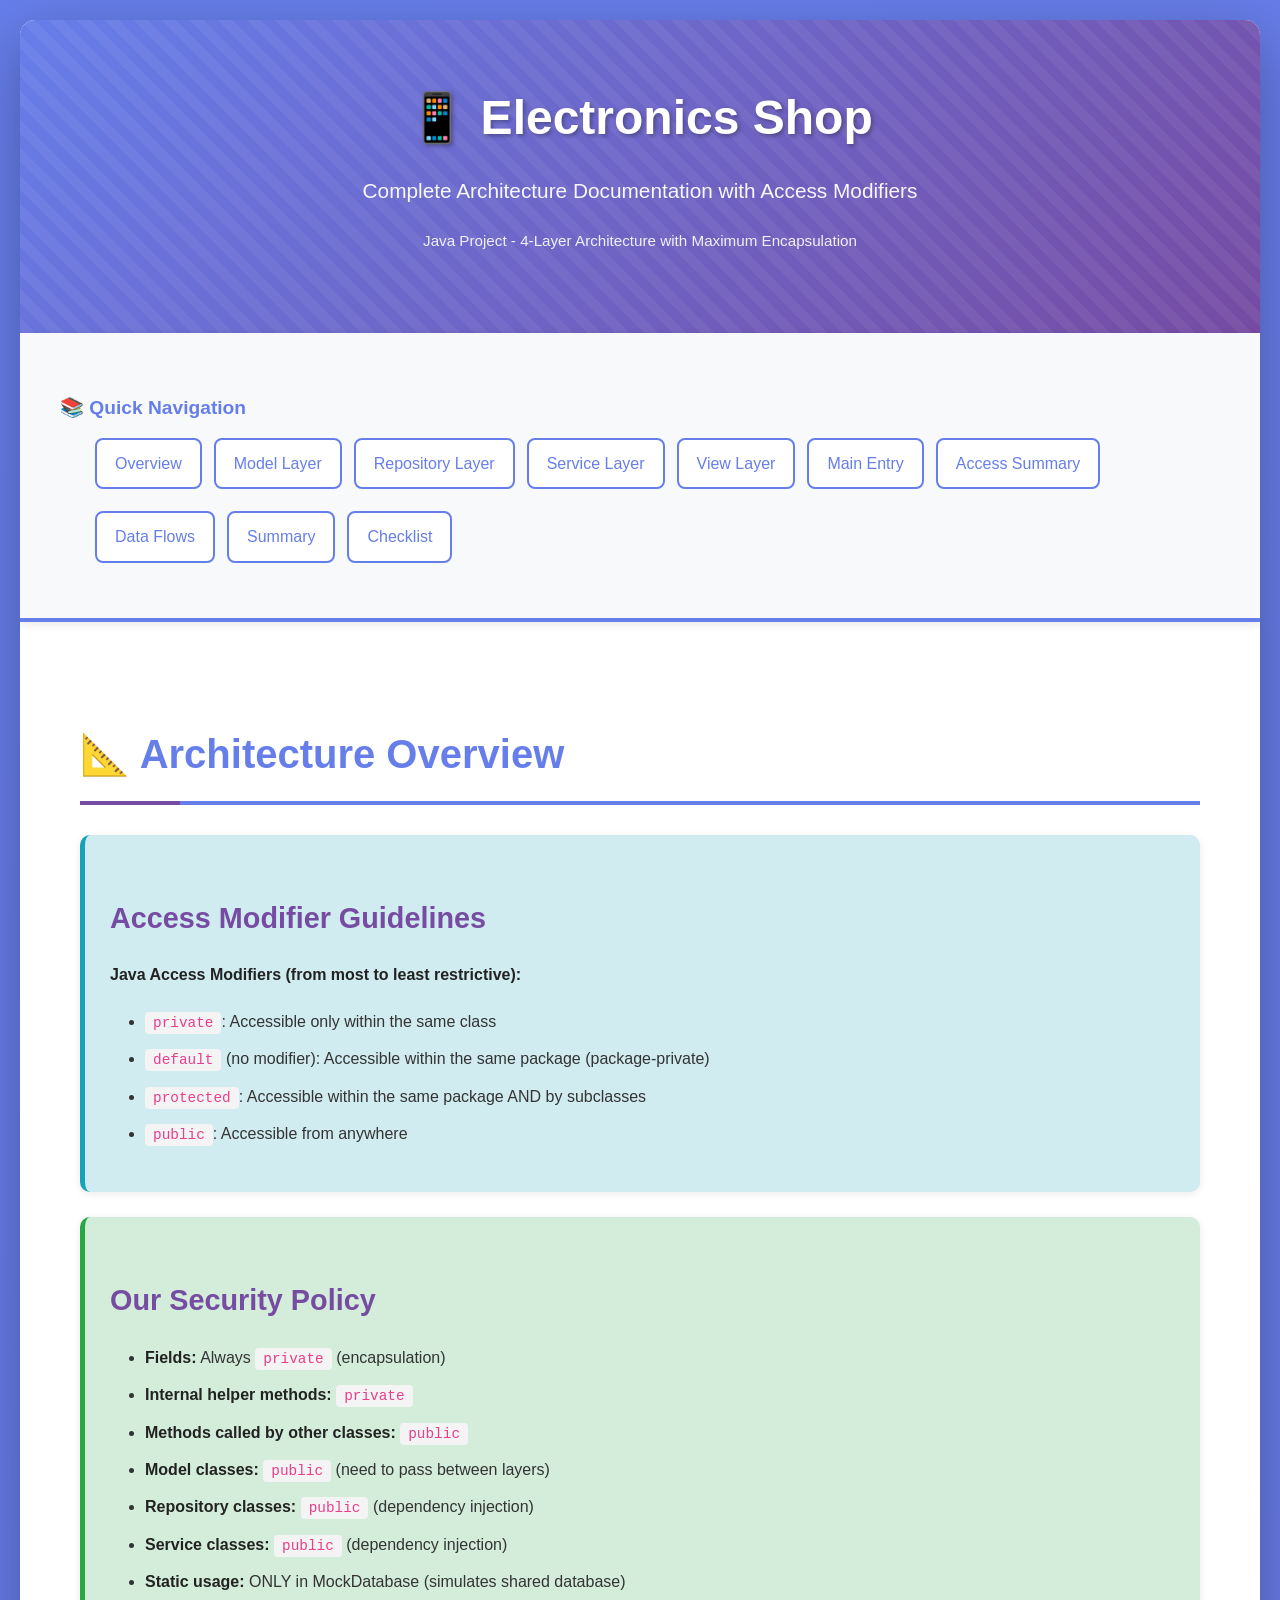
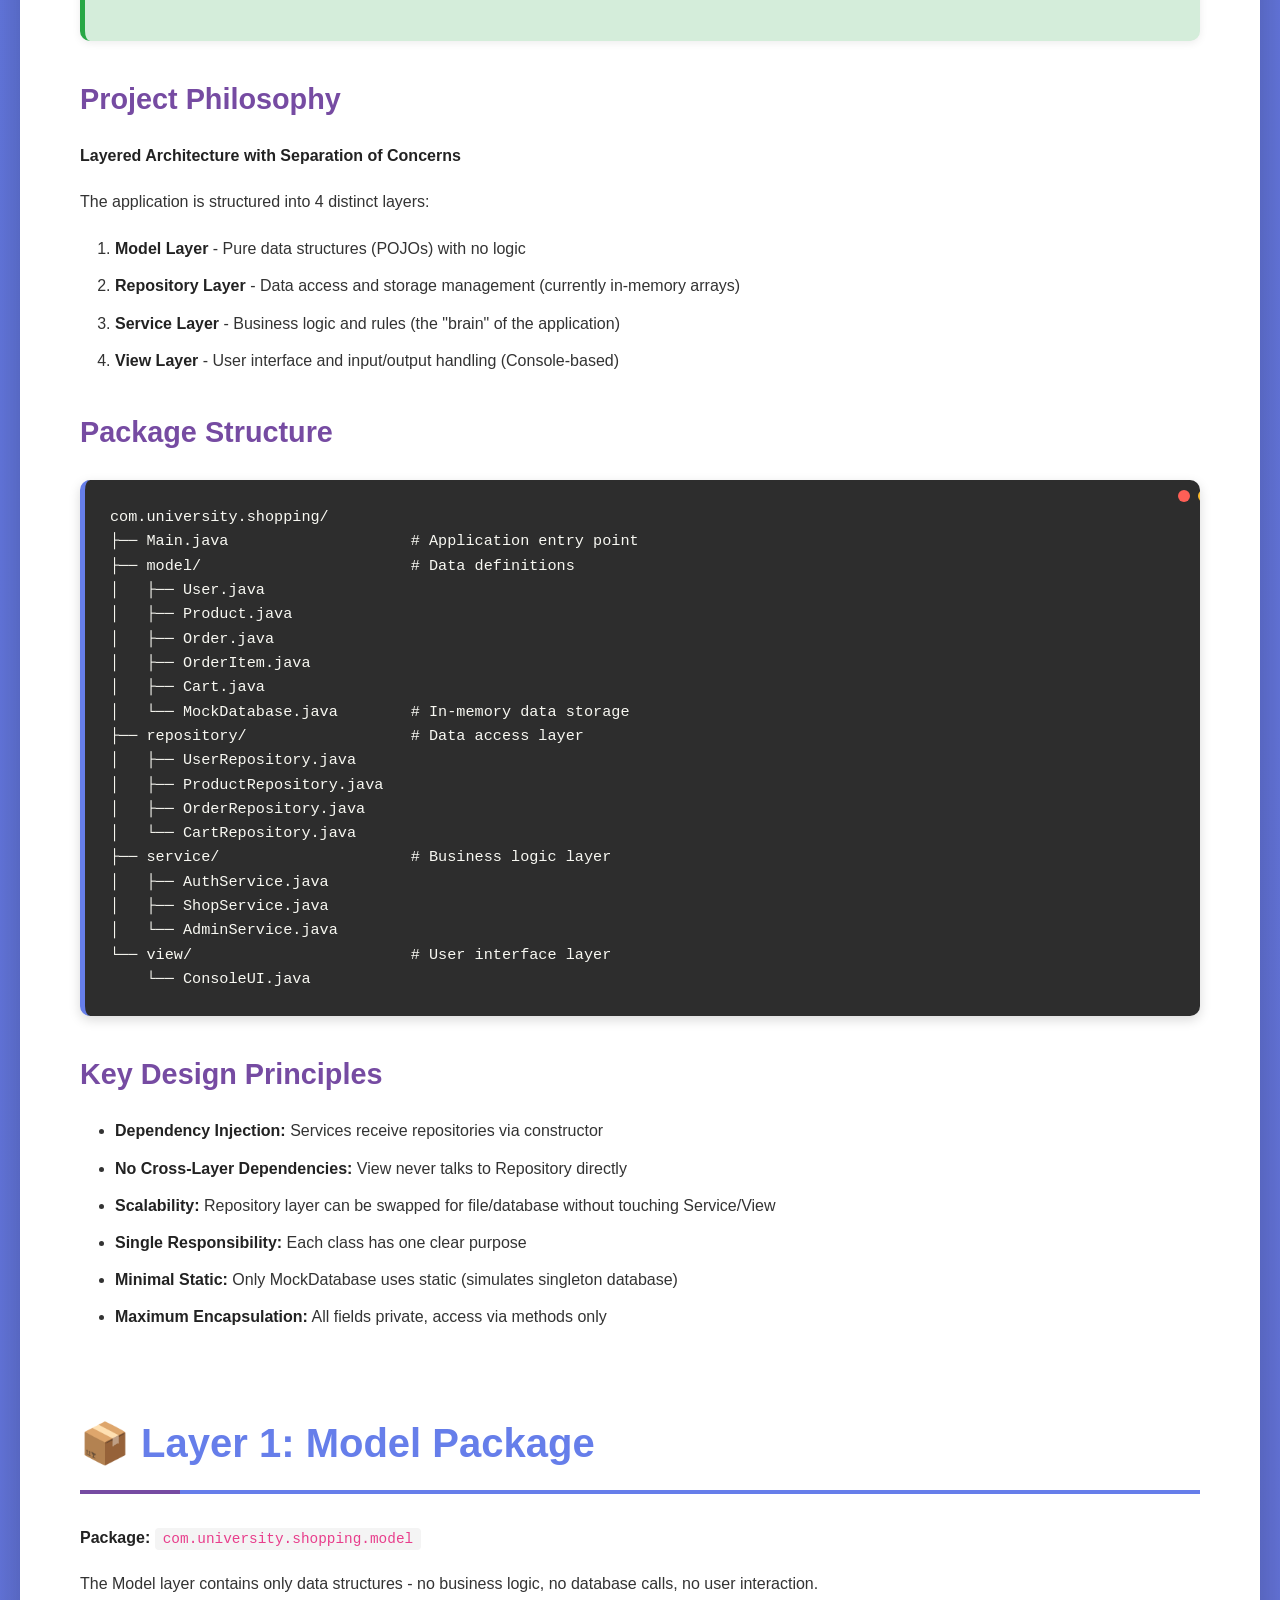
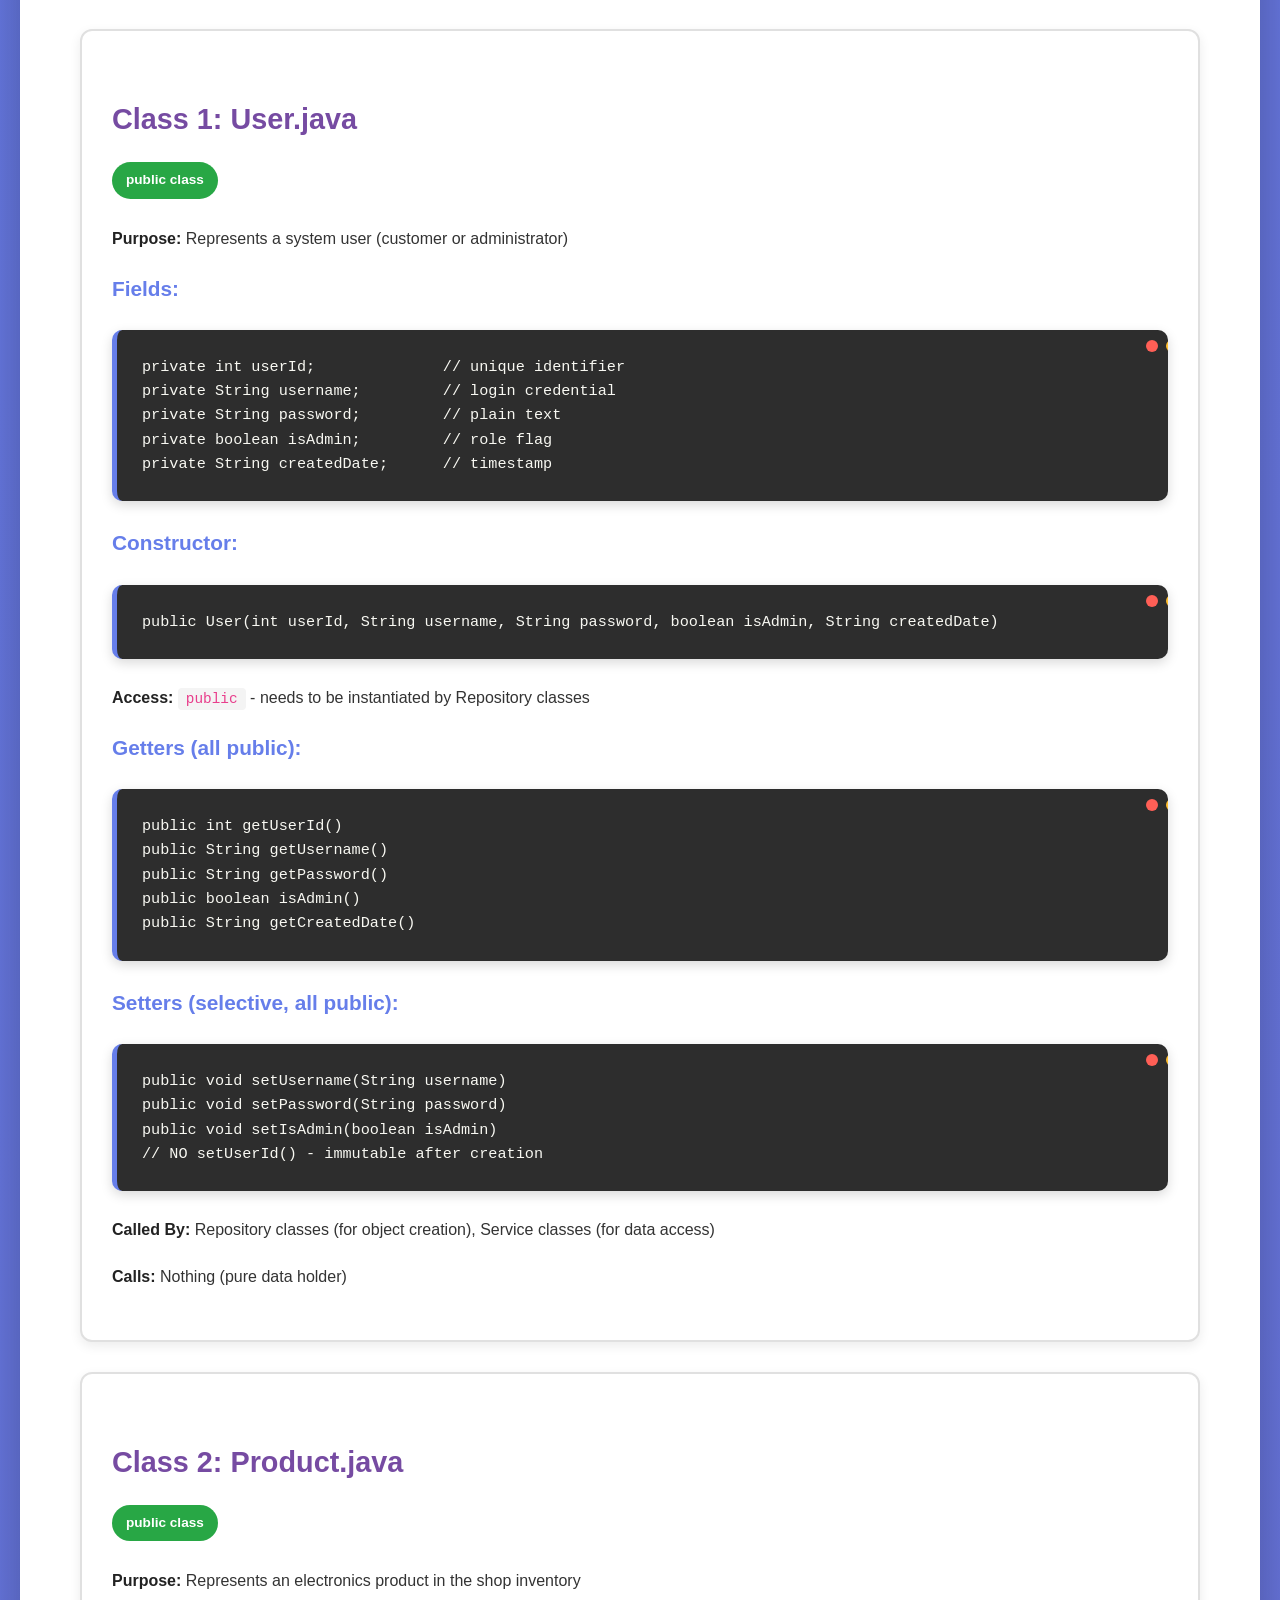
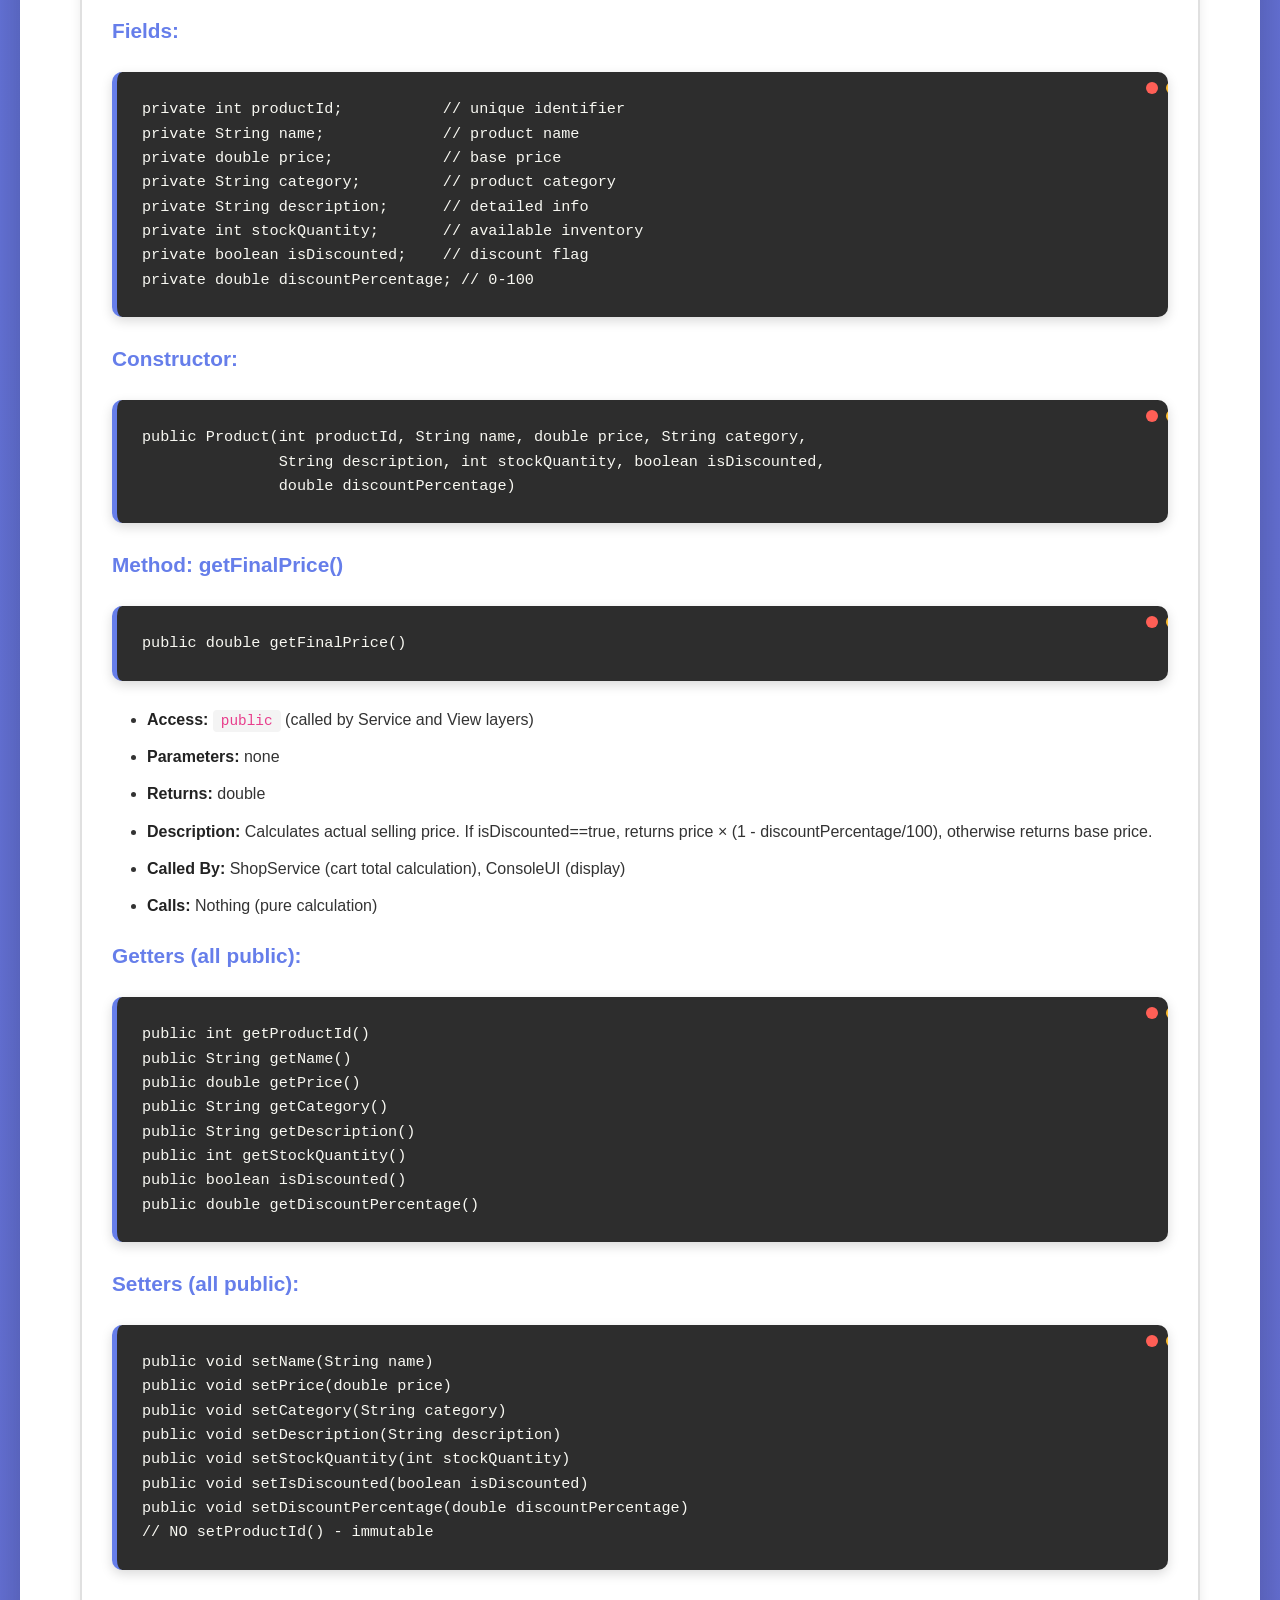
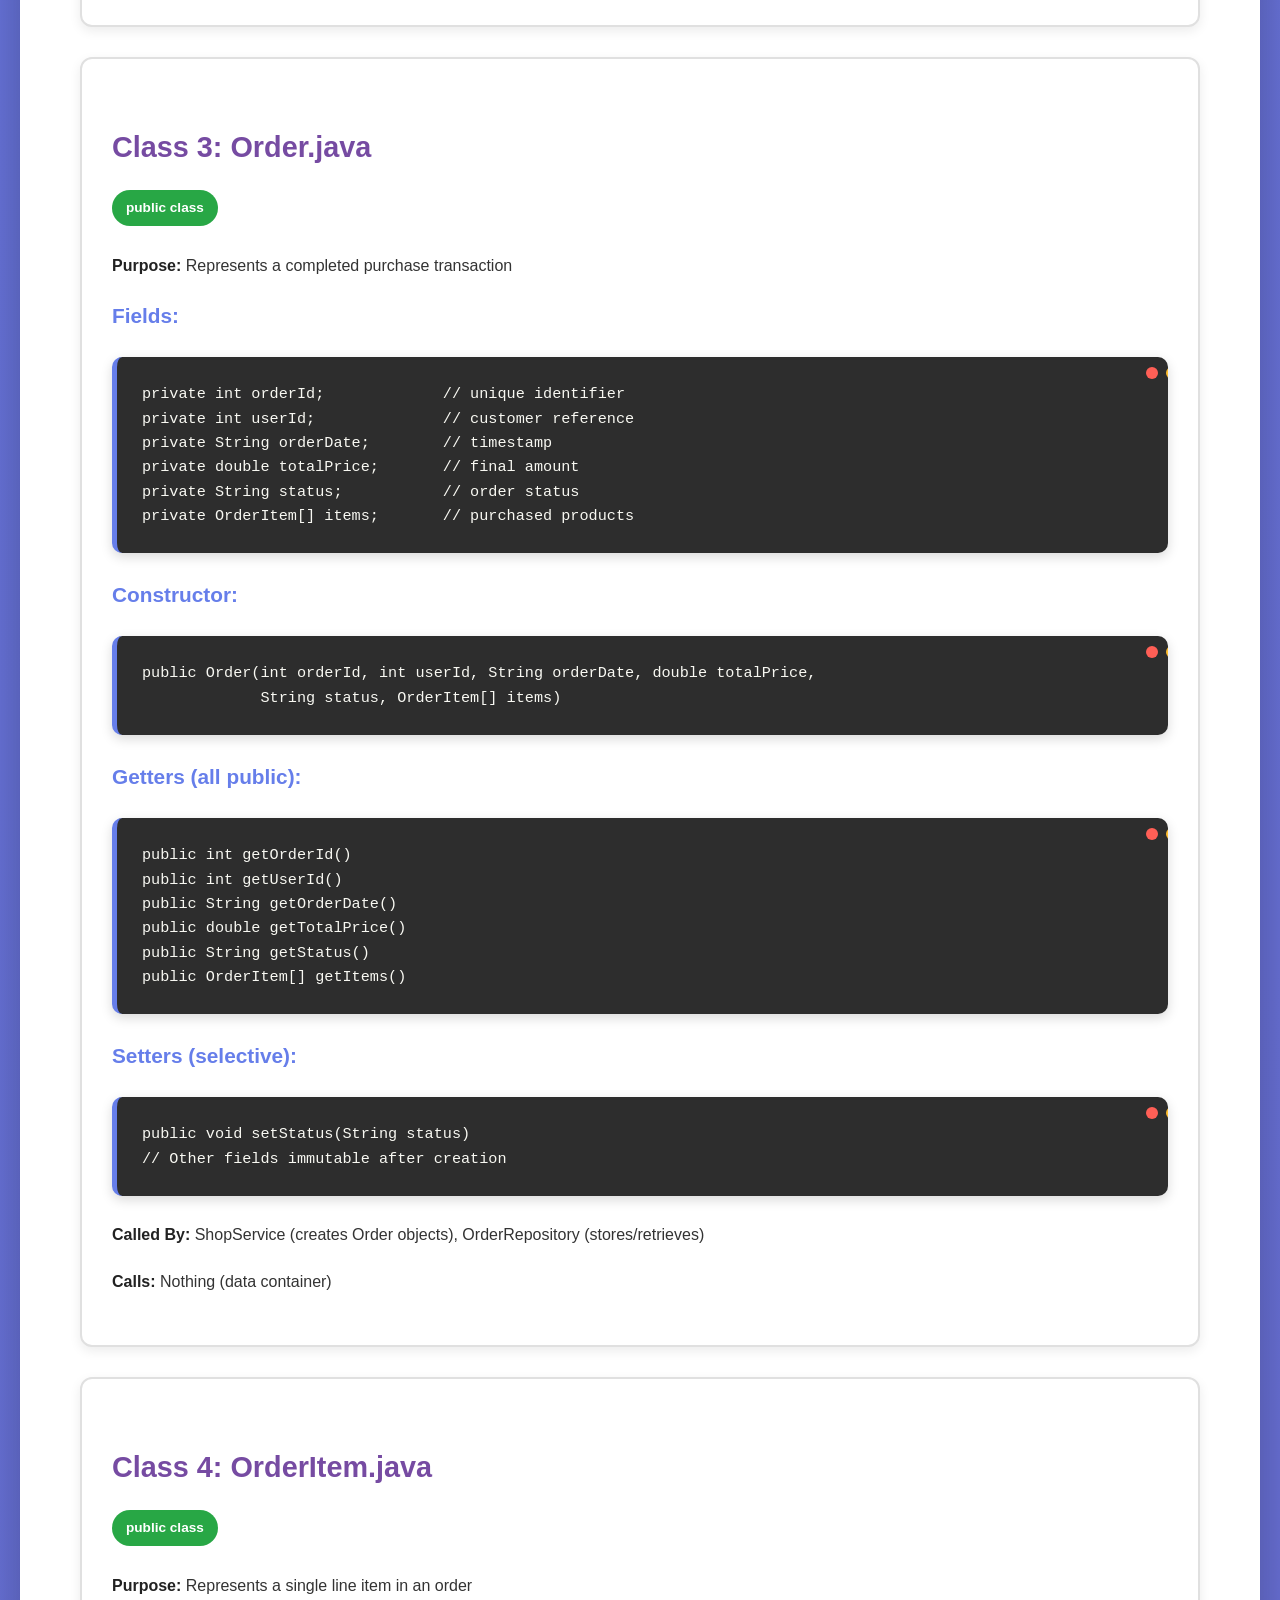
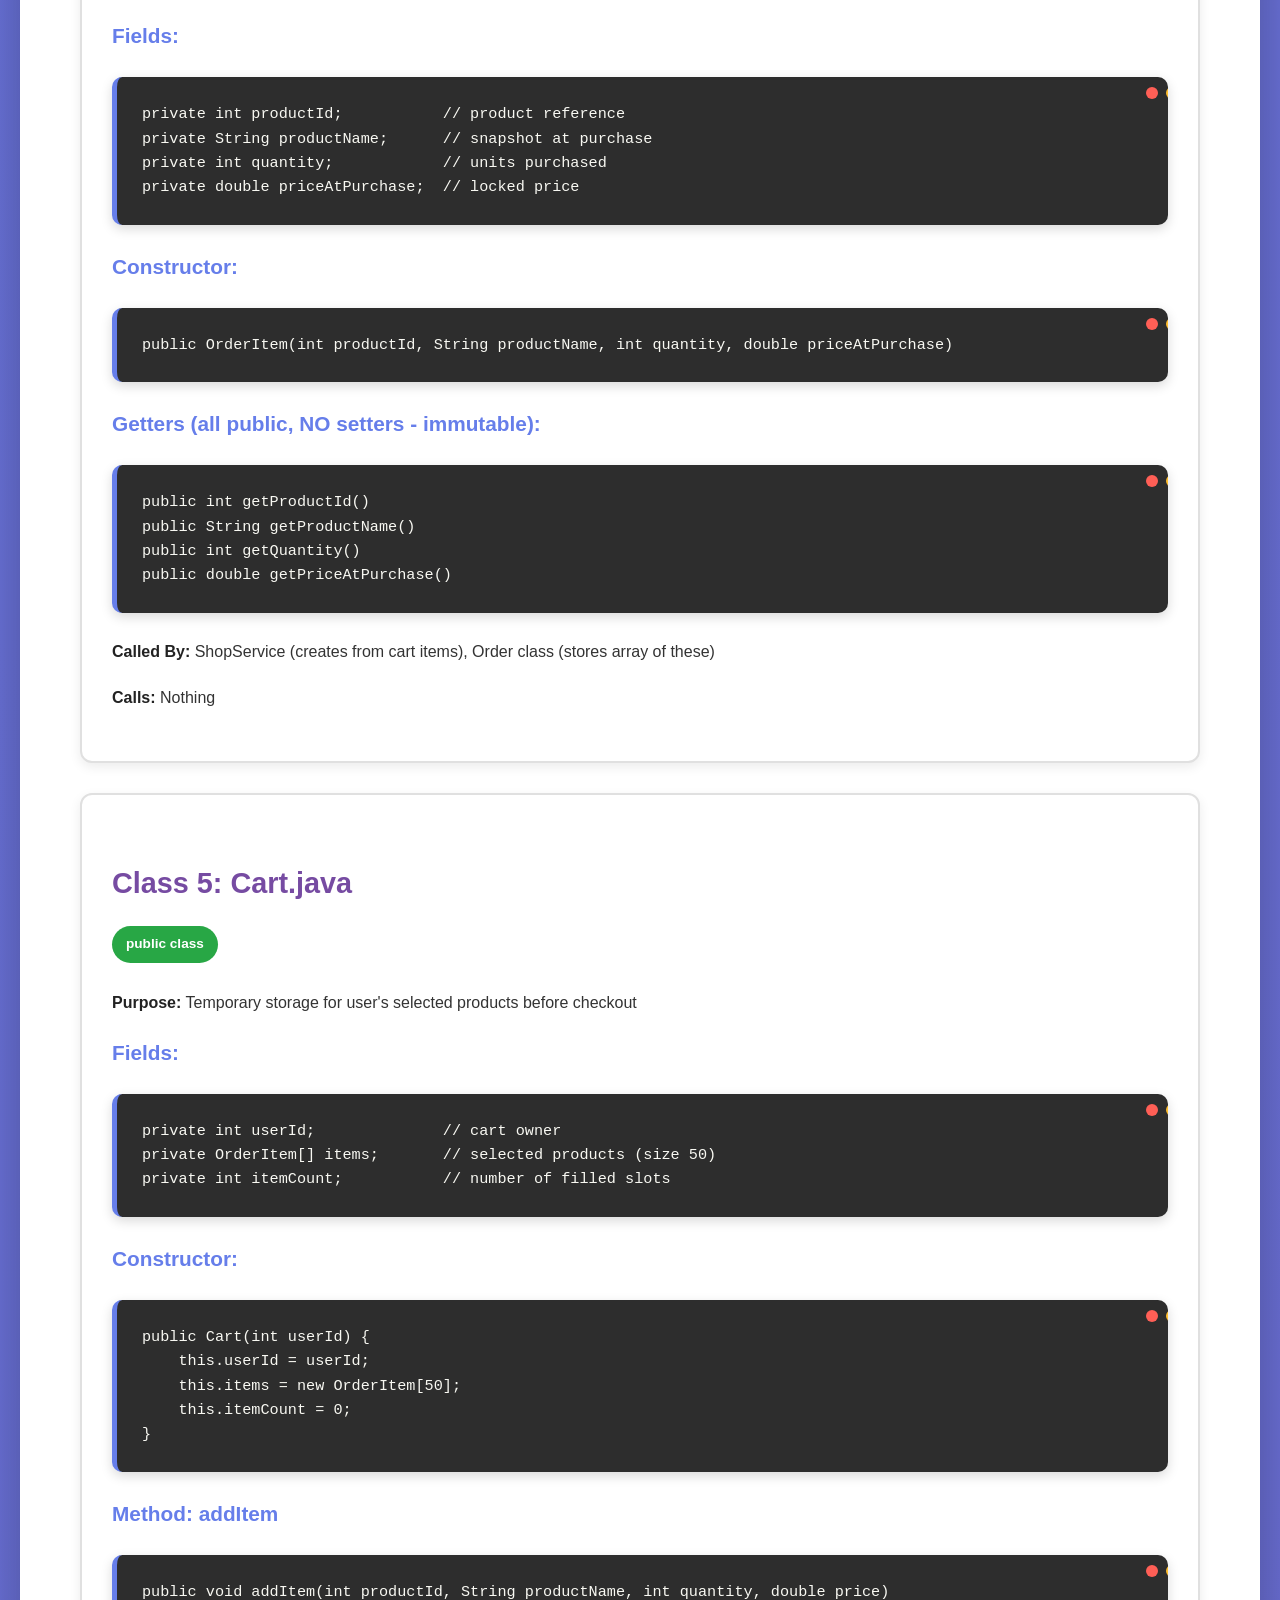
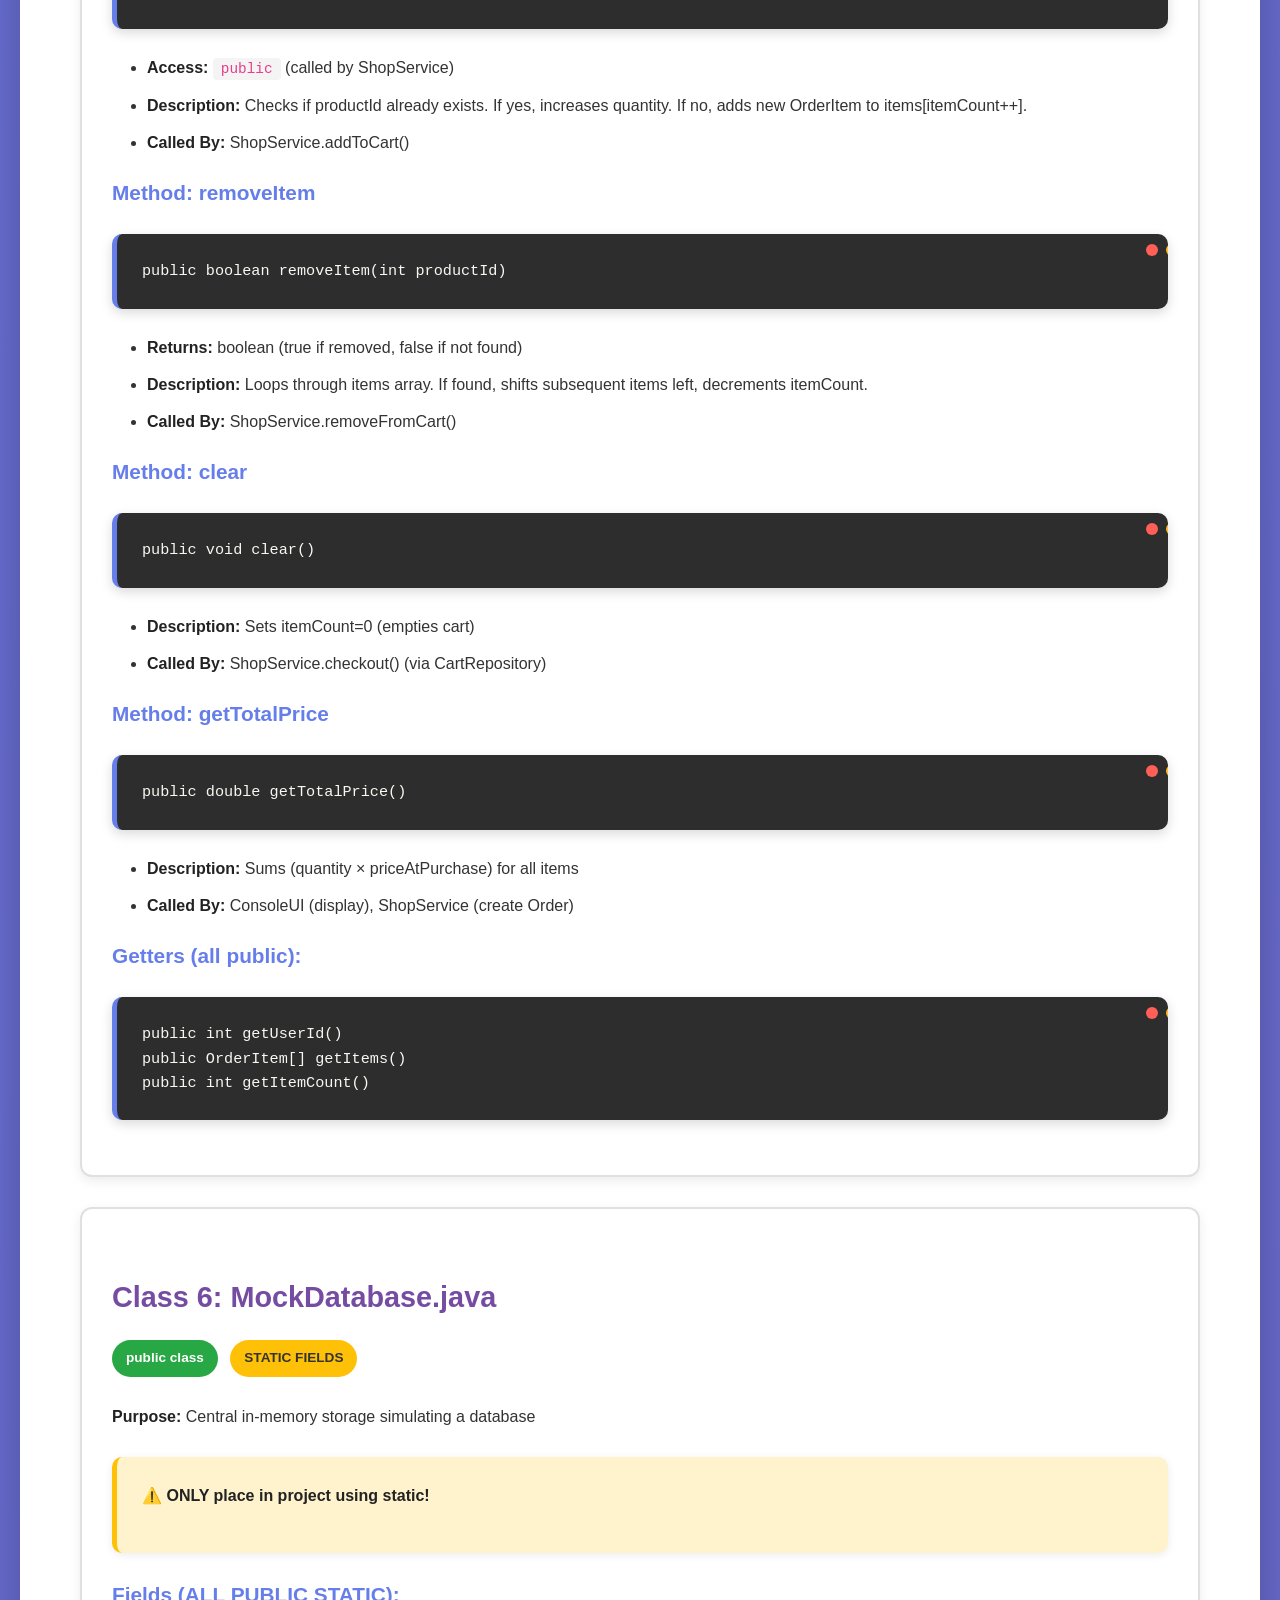
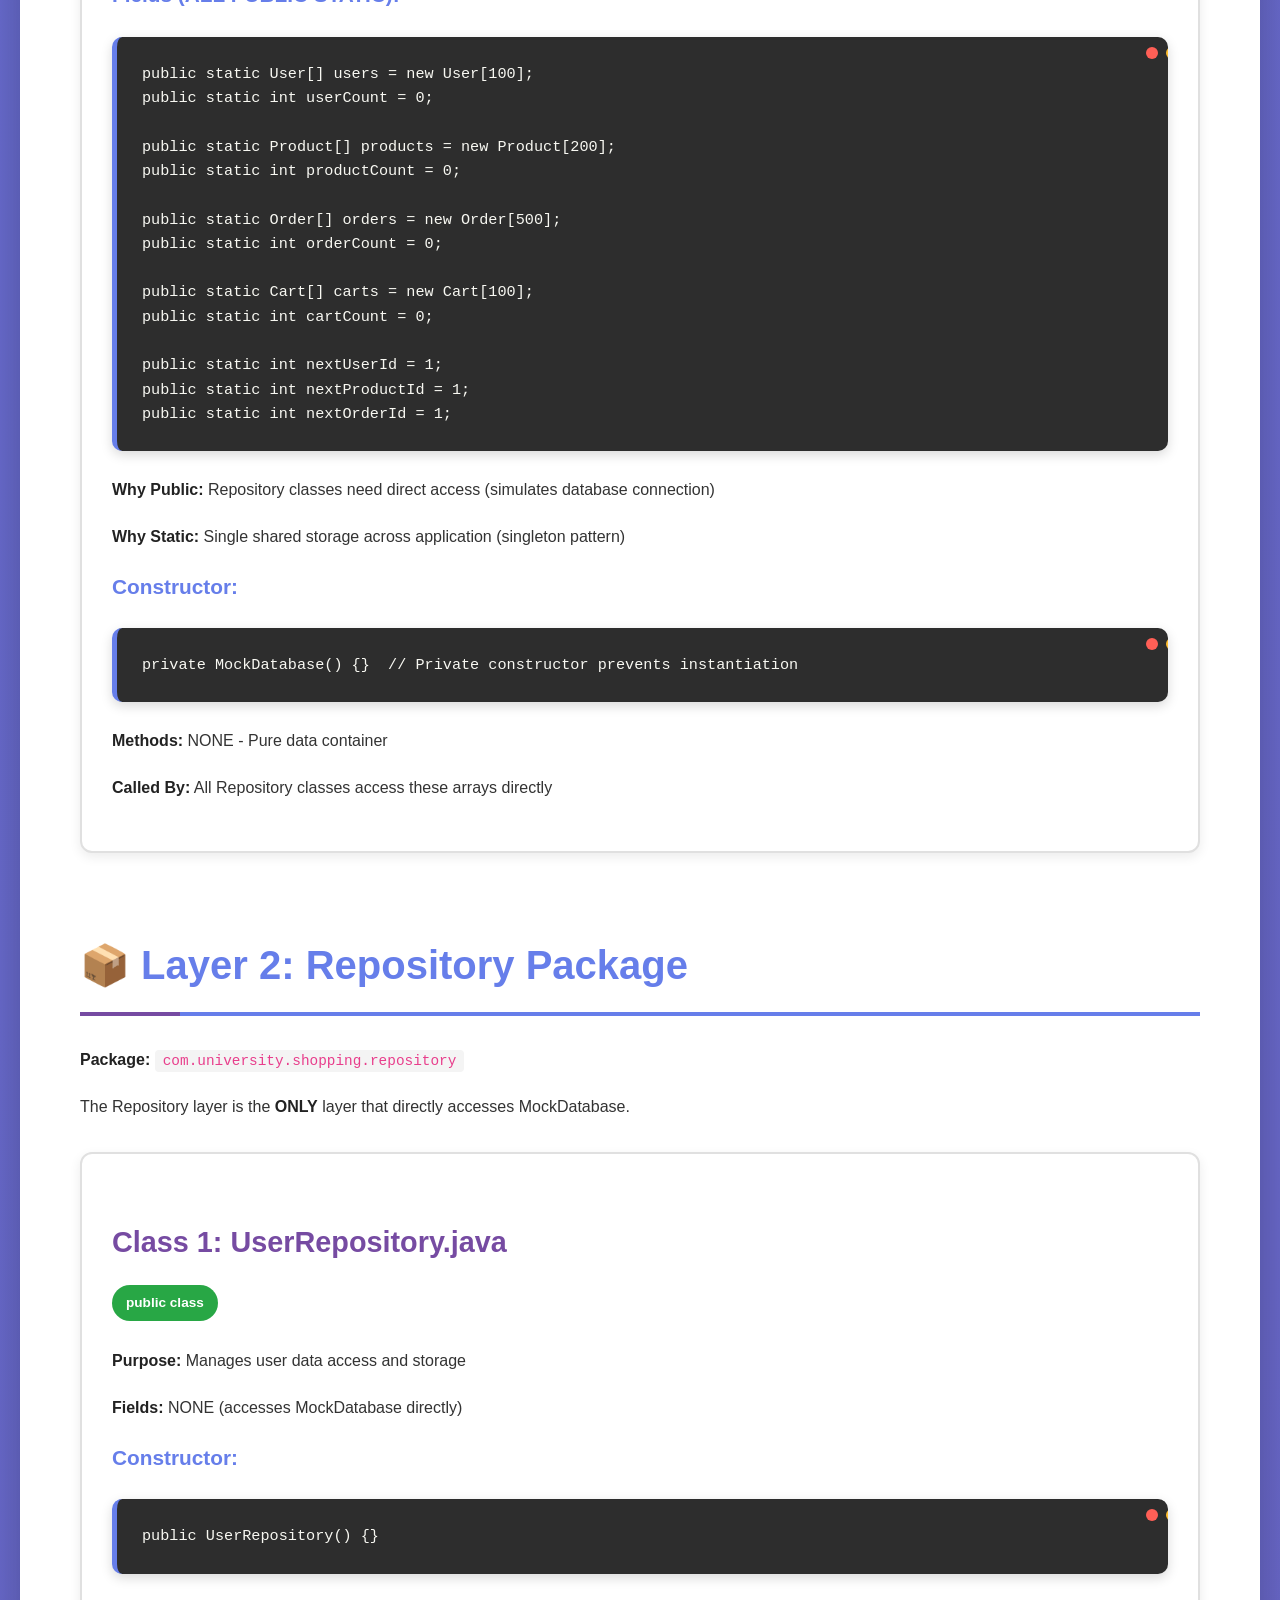
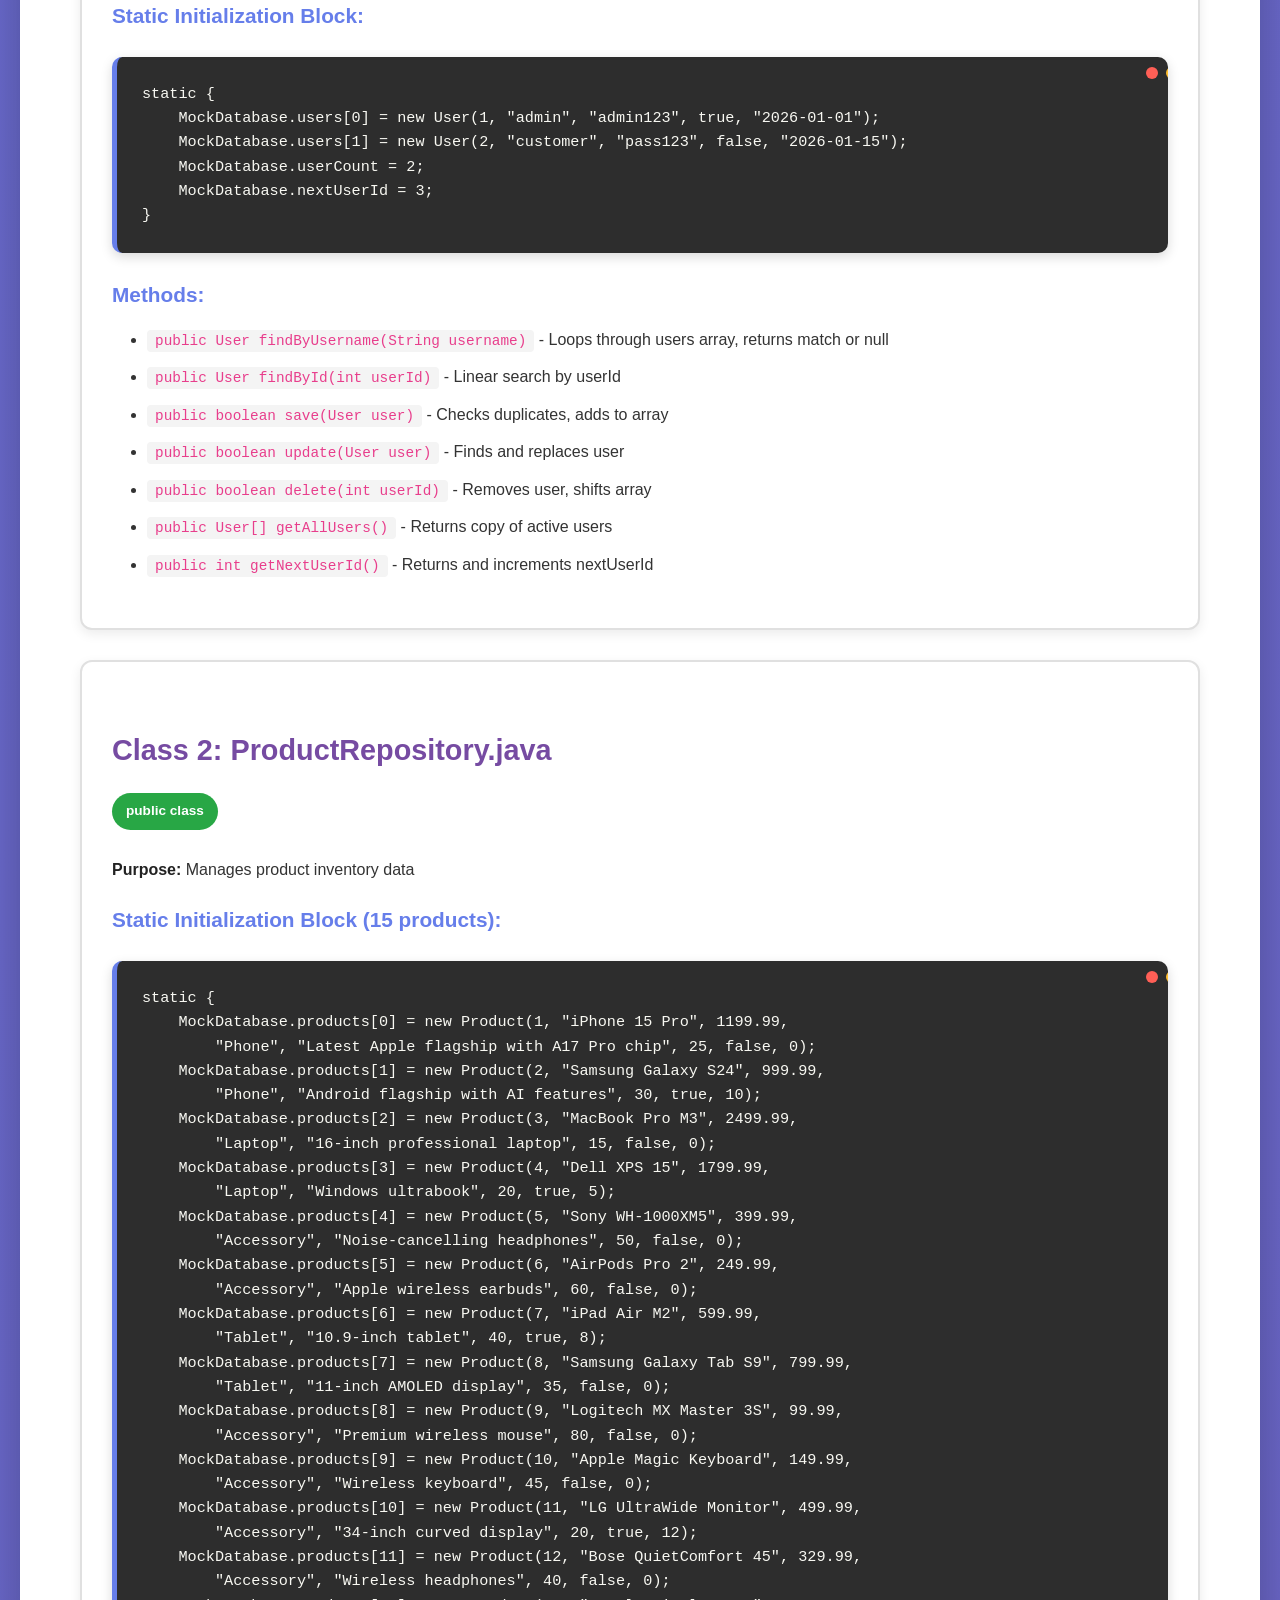
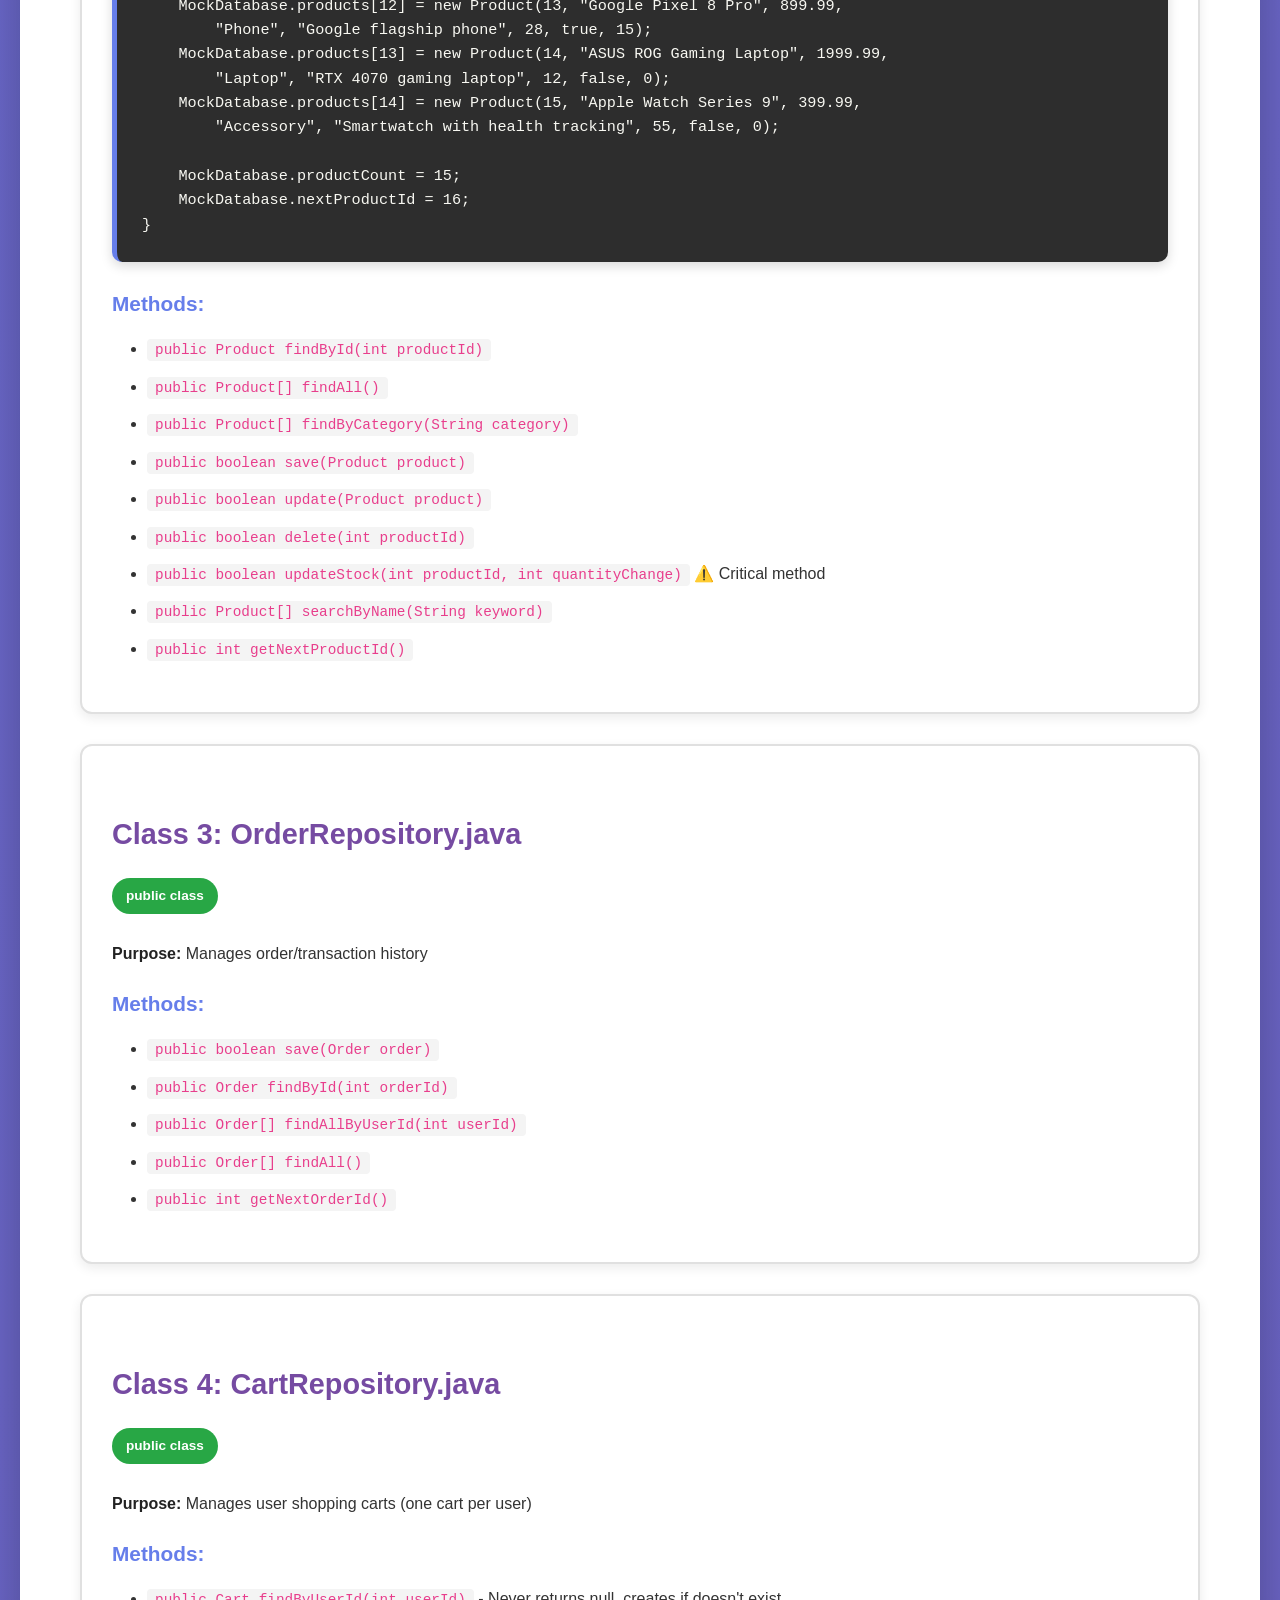
==== index.html @ 72e11831 "Update and rename site.html to index.html" ====
<!DOCTYPE html>
<html lang="en">
<head>
    <meta charset="UTF-8">
    <meta name="viewport" content="width=device-width, initial-scale=1.0">
    <title>Electronics Shop - Complete Architecture Documentation</title>
    <style>
        * {
            margin: 0;
            padding: 0;
            box-sizing: border-box;
        }

        :root {
            --primary: #667eea;
            --secondary: #764ba2;
            --success: #28a745;
            --warning: #ffc107;
            --danger: #dc3545;
            --dark: #2d2d2d;
            --light: #f8f9fa;
        }

        body {
            font-family: 'Segoe UI', Tahoma, Geneva, Verdana, sans-serif;
            line-height: 1.6;
            color: #333;
            background: linear-gradient(135deg, var(--primary) 0%, var(--secondary) 100%);
            padding: 20px;
        }

        .container {
            max-width: 1400px;
            margin: 0 auto;
            background: white;
            border-radius: 15px;
            box-shadow: 0 20px 60px rgba(0,0,0,0.3);
            overflow: hidden;
        }

        header {
            background: linear-gradient(135deg, var(--primary) 0%, var(--secondary) 100%);
            color: white;
            padding: 60px 40px;
            text-align: center;
            position: relative;
            overflow: hidden;
        }

        header::before {
            content: '';
            position: absolute;
            top: -50%;
            left: -50%;
            width: 200%;
            height: 200%;
            background: repeating-linear-gradient(
                45deg,
                transparent,
                transparent 10px,
                rgba(255,255,255,0.05) 10px,
                rgba(255,255,255,0.05) 20px
            );
            animation: slide 20s linear infinite;
        }

        @keyframes slide {
            0% { transform: translate(0, 0); }
            100% { transform: translate(50px, 50px); }
        }

        header h1 {
            font-size: 3em;
            margin-bottom: 15px;
            position: relative;
            z-index: 1;
            text-shadow: 2px 2px 4px rgba(0,0,0,0.3);
        }

        header p {
            font-size: 1.3em;
            opacity: 0.95;
            position: relative;
            z-index: 1;
        }

        nav {
            background: var(--light);
            padding: 25px 40px;
            border-bottom: 4px solid var(--primary);
            position: sticky;
            top: 0;
            z-index: 100;
            box-shadow: 0 2px 10px rgba(0,0,0,0.1);
        }

        nav h3 {
            margin-bottom: 15px;
            color: var(--primary);
            font-size: 1.2em;
        }

        nav ul {
            list-style: none;
            display: flex;
            flex-wrap: wrap;
            gap: 12px;
        }

        nav a {
            color: var(--primary);
            text-decoration: none;
            padding: 10px 18px;
            border-radius: 8px;
            transition: all 0.3s;
            background: white;
            border: 2px solid var(--primary);
            font-weight: 500;
            display: inline-block;
        }

        nav a:hover {
            background: var(--primary);
            color: white;
            transform: translateY(-2px);
            box-shadow: 0 4px 8px rgba(102, 126, 234, 0.3);
        }

        .content {
            padding: 60px;
        }

        section {
            margin-bottom: 80px;
            scroll-margin-top: 100px;
        }

        h2 {
            color: var(--primary);
            font-size: 2.5em;
            margin: 40px 0 30px 0;
            padding-bottom: 15px;
            border-bottom: 4px solid var(--primary);
            position: relative;
        }

        h2::after {
            content: '';
            position: absolute;
            bottom: -4px;
            left: 0;
            width: 100px;
            height: 4px;
            background: var(--secondary);
        }

        h3 {
            color: var(--secondary);
            font-size: 1.8em;
            margin: 35px 0 20px 0;
        }

        h4 {
            color: #555;
            font-size: 1.3em;
            margin: 25px 0 15px 0;
        }

        h5 {
            color: #666;
            font-size: 1.1em;
            margin: 20px 0 10px 0;
        }

        p {
            margin-bottom: 18px;
            line-height: 1.8;
        }

        ul, ol {
            margin-left: 35px;
            margin-bottom: 20px;
        }

        li {
            margin-bottom: 10px;
            line-height: 1.7;
        }

        code {
            background: #f4f4f4;
            padding: 3px 8px;
            border-radius: 4px;
            font-family: 'Courier New', Consolas, monospace;
            color: #e83e8c;
            font-size: 0.9em;
        }

        pre {
            background: var(--dark);
            color: #f8f8f2;
            padding: 25px;
            border-radius: 10px;
            overflow-x: auto;
            margin: 25px 0;
            border-left: 5px solid var(--primary);
            box-shadow: 0 4px 12px rgba(0,0,0,0.15);
            position: relative;
        }

        pre::before {
            content: '';
            position: absolute;
            top: 10px;
            right: 10px;
            width: 12px;
            height: 12px;
            background: #ff5f56;
            border-radius: 50%;
            box-shadow: 20px 0 0 #ffbd2e, 40px 0 0 #27c93f;
        }

        pre code {
            background: transparent;
            color: #f8f8f2;
            padding: 0;
            font-size: 0.95em;
            line-height: 1.6;
        }

        .box {
            background: var(--light);
            padding: 25px;
            border-radius: 10px;
            margin: 25px 0;
            border-left: 5px solid var(--primary);
            box-shadow: 0 2px 8px rgba(0,0,0,0.08);
        }

        .box-warning {
            background: #fff3cd;
            border-left-color: var(--warning);
        }

        .box-success {
            background: #d4edda;
            border-left-color: var(--success);
        }

        .box-info {
            background: #d1ecf1;
            border-left-color: #17a2b8;
        }

        .box-danger {
            background: #f8d7da;
            border-left-color: var(--danger);
        }

        table {
            width: 100%;
            border-collapse: collapse;
            margin: 30px 0;
            box-shadow: 0 4px 15px rgba(0,0,0,0.1);
            border-radius: 10px;
            overflow: hidden;
        }

        th, td {
            padding: 16px;
            text-align: left;
            border: 1px solid #ddd;
        }

        th {
            background: linear-gradient(135deg, var(--primary) 0%, var(--secondary) 100%);
            color: white;
            font-weight: 600;
            font-size: 1.05em;
        }

        tr:nth-child(even) {
            background: #f8f9fa;
        }

        tr:hover {
            background: #e9ecef;
            transition: background 0.3s;
        }

        .method-card {
            background: white;
            border: 2px solid #e0e0e0;
            border-radius: 12px;
            padding: 30px;
            margin: 30px 0;
            box-shadow: 0 4px 12px rgba(0,0,0,0.08);
            transition: all 0.3s;
        }

        .method-card:hover {
            box-shadow: 0 8px 20px rgba(102, 126, 234, 0.2);
            border-color: var(--primary);
            transform: translateY(-2px);
        }

        .method-card h4 {
            color: var(--primary);
            margin-top: 0;
        }

        .badge {
            display: inline-block;
            padding: 6px 14px;
            border-radius: 20px;
            font-size: 0.85em;
            font-weight: 600;
            margin-right: 8px;
            margin-bottom: 8px;
        }

        .badge-public {
            background: var(--success);
            color: white;
        }

        .badge-private {
            background: var(--danger);
            color: white;
        }

        .badge-static {
            background: var(--warning);
            color: #333;
        }

        .badge-protected {
            background: #17a2b8;
            color: white;
        }

        footer {
            background: var(--dark);
            color: white;
            text-align: center;
            padding: 40px;
        }

        footer p {
            margin: 8px 0;
        }

        @media (max-width: 768px) {
            .content {
                padding: 30px 20px;
            }

            header h1 {
                font-size: 2em;
            }

            nav ul {
                flex-direction: column;
            }

            h2 {
                font-size: 1.8em;
            }

            table {
                font-size: 0.9em;
            }

            th, td {
                padding: 10px;
            }
        }

        .algorithm {
            background: #e3f2fd;
            padding: 20px;
            border-radius: 8px;
            border-left: 4px solid #2196f3;
            margin: 20px 0;
        }

        .method-signature {
            background: #f5f5f5;
            padding: 15px;
            border-radius: 8px;
            font-family: 'Courier New', monospace;
            margin: 15px 0;
            border: 1px solid #ddd;
        }

        .return-values {
            background: #fff9e6;
            padding: 15px;
            border-radius: 8px;
            border-left: 4px solid var(--warning);
            margin: 15px 0;
        }

        strong {
            color: #222;
        }

        hr {
            border: none;
            border-top: 2px solid #e0e0e0;
            margin: 40px 0;
        }

        .scroll-top {
            position: fixed;
            bottom: 30px;
            right: 30px;
            background: var(--primary);
            color: white;
            width: 50px;
            height: 50px;
            border-radius: 50%;
            display: flex;
            align-items: center;
            justify-content: center;
            font-size: 24px;
            cursor: pointer;
            box-shadow: 0 4px 12px rgba(102, 126, 234, 0.4);
            transition: all 0.3s;
            opacity: 0;
            visibility: hidden;
        }

        .scroll-top.visible {
            opacity: 1;
            visibility: visible;
        }

        .scroll-top:hover {
            background: var(--secondary);
            transform: translateY(-5px);
        }

        .checklist {
            list-style: none;
            margin-left: 0;
        }

        .checklist li {
            padding-left: 35px;
            position: relative;
        }

        .checklist li::before {
            content: '☐';
            position: absolute;
            left: 0;
            color: var(--primary);
            font-size: 1.3em;
        }
    </style>
</head>
<body>
    <div class="container">
        <header>
            <h1>📱 Electronics Shop</h1>
            <p>Complete Architecture Documentation with Access Modifiers</p>
            <p style="font-size: 0.95em; margin-top: 15px; opacity: 0.9;">Java Project - 4-Layer Architecture with Maximum Encapsulation</p>
        </header>

        <nav>
            <h3>📚 Quick Navigation</h3>
            <ul>
                <li><a href="#overview">Overview</a></li>
                <li><a href="#model">Model Layer</a></li>
                <li><a href="#repository">Repository Layer</a></li>
                <li><a href="#service">Service Layer</a></li>
                <li><a href="#view">View Layer</a></li>
                <li><a href="#main">Main Entry</a></li>
                <li><a href="#access-summary">Access Summary</a></li>
                <li><a href="#flows">Data Flows</a></li>
                <li><a href="#summary">Summary</a></li>
                <li><a href="#checklist">Checklist</a></li>
            </ul>
        </nav>

        <div class="content">
            <!-- ARCHITECTURE OVERVIEW -->
            <section id="overview">
                <h2>📐 Architecture Overview</h2>

                <div class="box box-info">
                    <h3>Access Modifier Guidelines</h3>
                    <p><strong>Java Access Modifiers (from most to least restrictive):</strong></p>
                    <ul>
                        <li><code>private</code>: Accessible only within the same class</li>
                        <li><code>default</code> (no modifier): Accessible within the same package (package-private)</li>
                        <li><code>protected</code>: Accessible within the same package AND by subclasses</li>
                        <li><code>public</code>: Accessible from anywhere</li>
                    </ul>
                </div>

                <div class="box box-success">
                    <h3>Our Security Policy</h3>
                    <ul>
                        <li><strong>Fields:</strong> Always <code>private</code> (encapsulation)</li>
                        <li><strong>Internal helper methods:</strong> <code>private</code></li>
                        <li><strong>Methods called by other classes:</strong> <code>public</code></li>
                        <li><strong>Model classes:</strong> <code>public</code> (need to pass between layers)</li>
                        <li><strong>Repository classes:</strong> <code>public</code> (dependency injection)</li>
                        <li><strong>Service classes:</strong> <code>public</code> (dependency injection)</li>
                        <li><strong>Static usage:</strong> ONLY in MockDatabase (simulates shared database)</li>
                    </ul>
                </div>

                <h3>Project Philosophy</h3>
                <p><strong>Layered Architecture with Separation of Concerns</strong></p>
                <p>The application is structured into 4 distinct layers:</p>
                <ol>
                    <li><strong>Model Layer</strong> - Pure data structures (POJOs) with no logic</li>
                    <li><strong>Repository Layer</strong> - Data access and storage management (currently in-memory arrays)</li>
                    <li><strong>Service Layer</strong> - Business logic and rules (the "brain" of the application)</li>
                    <li><strong>View Layer</strong> - User interface and input/output handling (Console-based)</li>
                </ol>

                <h3>Package Structure</h3>
                <pre><code>com.university.shopping/
├── Main.java                    # Application entry point
├── model/                       # Data definitions
│   ├── User.java
│   ├── Product.java
│   ├── Order.java
│   ├── OrderItem.java
│   ├── Cart.java
│   └── MockDatabase.java        # In-memory data storage
├── repository/                  # Data access layer
│   ├── UserRepository.java
│   ├── ProductRepository.java
│   ├── OrderRepository.java
│   └── CartRepository.java
├── service/                     # Business logic layer
│   ├── AuthService.java
│   ├── ShopService.java
│   └── AdminService.java
└── view/                        # User interface layer
    └── ConsoleUI.java</code></pre>

                <h3>Key Design Principles</h3>
                <ul>
                    <li><strong>Dependency Injection:</strong> Services receive repositories via constructor</li>
                    <li><strong>No Cross-Layer Dependencies:</strong> View never talks to Repository directly</li>
                    <li><strong>Scalability:</strong> Repository layer can be swapped for file/database without touching Service/View</li>
                    <li><strong>Single Responsibility:</strong> Each class has one clear purpose</li>
                    <li><strong>Minimal Static:</strong> Only MockDatabase uses static (simulates singleton database)</li>
                    <li><strong>Maximum Encapsulation:</strong> All fields private, access via methods only</li>
                </ul>
            </section>

            <!-- MODEL LAYER -->
            <section id="model">
                <h2>📦 Layer 1: Model Package</h2>
                <p><strong>Package:</strong> <code>com.university.shopping.model</code></p>
                <p>The Model layer contains only data structures - no business logic, no database calls, no user interaction.</p>

                <!-- User Class -->
                <div class="method-card">
                    <h3>Class 1: User.java</h3>
                    <p><span class="badge badge-public">public class</span></p>
                    <p><strong>Purpose:</strong> Represents a system user (customer or administrator)</p>

                    <h4>Fields:</h4>
                    <pre><code>private int userId;              // unique identifier
private String username;         // login credential
private String password;         // plain text
private boolean isAdmin;         // role flag
private String createdDate;      // timestamp</code></pre>

                    <h4>Constructor:</h4>
                    <pre><code>public User(int userId, String username, String password, boolean isAdmin, String createdDate)</code></pre>
                    <p><strong>Access:</strong> <code>public</code> - needs to be instantiated by Repository classes</p>

                    <h4>Getters (all public):</h4>
                    <pre><code>public int getUserId()
public String getUsername()
public String getPassword()
public boolean isAdmin()
public String getCreatedDate()</code></pre>

                    <h4>Setters (selective, all public):</h4>
                    <pre><code>public void setUsername(String username)
public void setPassword(String password)
public void setIsAdmin(boolean isAdmin)
// NO setUserId() - immutable after creation</code></pre>

                    <p><strong>Called By:</strong> Repository classes (for object creation), Service classes (for data access)</p>
                    <p><strong>Calls:</strong> Nothing (pure data holder)</p>
                </div>

                <!-- Product Class -->
                <div class="method-card">
                    <h3>Class 2: Product.java</h3>
                    <p><span class="badge badge-public">public class</span></p>
                    <p><strong>Purpose:</strong> Represents an electronics product in the shop inventory</p>

                    <h4>Fields:</h4>
                    <pre><code>private int productId;           // unique identifier
private String name;             // product name
private double price;            // base price
private String category;         // product category
private String description;      // detailed info
private int stockQuantity;       // available inventory
private boolean isDiscounted;    // discount flag
private double discountPercentage; // 0-100</code></pre>

                    <h4>Constructor:</h4>
                    <pre><code>public Product(int productId, String name, double price, String category, 
               String description, int stockQuantity, boolean isDiscounted, 
               double discountPercentage)</code></pre>

                    <h4>Method: getFinalPrice()</h4>
                    <pre><code>public double getFinalPrice()</code></pre>
                    <ul>
                        <li><strong>Access:</strong> <code>public</code> (called by Service and View layers)</li>
                        <li><strong>Parameters:</strong> none</li>
                        <li><strong>Returns:</strong> double</li>
                        <li><strong>Description:</strong> Calculates actual selling price. If isDiscounted==true, returns price × (1 - discountPercentage/100), otherwise returns base price.</li>
                        <li><strong>Called By:</strong> ShopService (cart total calculation), ConsoleUI (display)</li>
                        <li><strong>Calls:</strong> Nothing (pure calculation)</li>
                    </ul>

                    <h4>Getters (all public):</h4>
                    <pre><code>public int getProductId()
public String getName()
public double getPrice()
public String getCategory()
public String getDescription()
public int getStockQuantity()
public boolean isDiscounted()
public double getDiscountPercentage()</code></pre>

                    <h4>Setters (all public):</h4>
                    <pre><code>public void setName(String name)
public void setPrice(double price)
public void setCategory(String category)
public void setDescription(String description)
public void setStockQuantity(int stockQuantity)
public void setIsDiscounted(boolean isDiscounted)
public void setDiscountPercentage(double discountPercentage)
// NO setProductId() - immutable</code></pre>
                </div>

                <!-- Order Class -->
                <div class="method-card">
                    <h3>Class 3: Order.java</h3>
                    <p><span class="badge badge-public">public class</span></p>
                    <p><strong>Purpose:</strong> Represents a completed purchase transaction</p>

                    <h4>Fields:</h4>
                    <pre><code>private int orderId;             // unique identifier
private int userId;              // customer reference
private String orderDate;        // timestamp
private double totalPrice;       // final amount
private String status;           // order status
private OrderItem[] items;       // purchased products</code></pre>

                    <h4>Constructor:</h4>
                    <pre><code>public Order(int orderId, int userId, String orderDate, double totalPrice, 
             String status, OrderItem[] items)</code></pre>

                    <h4>Getters (all public):</h4>
                    <pre><code>public int getOrderId()
public int getUserId()
public String getOrderDate()
public double getTotalPrice()
public String getStatus()
public OrderItem[] getItems()</code></pre>

                    <h4>Setters (selective):</h4>
                    <pre><code>public void setStatus(String status)
// Other fields immutable after creation</code></pre>

                    <p><strong>Called By:</strong> ShopService (creates Order objects), OrderRepository (stores/retrieves)</p>
                    <p><strong>Calls:</strong> Nothing (data container)</p>
                </div>

                <!-- OrderItem Class -->
                <div class="method-card">
                    <h3>Class 4: OrderItem.java</h3>
                    <p><span class="badge badge-public">public class</span></p>
                    <p><strong>Purpose:</strong> Represents a single line item in an order</p>

                    <h4>Fields:</h4>
                    <pre><code>private int productId;           // product reference
private String productName;      // snapshot at purchase
private int quantity;            // units purchased
private double priceAtPurchase;  // locked price</code></pre>

                    <h4>Constructor:</h4>
                    <pre><code>public OrderItem(int productId, String productName, int quantity, double priceAtPurchase)</code></pre>

                    <h4>Getters (all public, NO setters - immutable):</h4>
                    <pre><code>public int getProductId()
public String getProductName()
public int getQuantity()
public double getPriceAtPurchase()</code></pre>

                    <p><strong>Called By:</strong> ShopService (creates from cart items), Order class (stores array of these)</p>
                    <p><strong>Calls:</strong> Nothing</p>
                </div>

                <!-- Cart Class -->
                <div class="method-card">
                    <h3>Class 5: Cart.java</h3>
                    <p><span class="badge badge-public">public class</span></p>
                    <p><strong>Purpose:</strong> Temporary storage for user's selected products before checkout</p>

                    <h4>Fields:</h4>
                    <pre><code>private int userId;              // cart owner
private OrderItem[] items;       // selected products (size 50)
private int itemCount;           // number of filled slots</code></pre>

                    <h4>Constructor:</h4>
                    <pre><code>public Cart(int userId) {
    this.userId = userId;
    this.items = new OrderItem[50];
    this.itemCount = 0;
}</code></pre>

                    <h4>Method: addItem</h4>
                    <pre><code>public void addItem(int productId, String productName, int quantity, double price)</code></pre>
                    <ul>
                        <li><strong>Access:</strong> <code>public</code> (called by ShopService)</li>
                        <li><strong>Description:</strong> Checks if productId already exists. If yes, increases quantity. If no, adds new OrderItem to items[itemCount++].</li>
                        <li><strong>Called By:</strong> ShopService.addToCart()</li>
                    </ul>

                    <h4>Method: removeItem</h4>
                    <pre><code>public boolean removeItem(int productId)</code></pre>
                    <ul>
                        <li><strong>Returns:</strong> boolean (true if removed, false if not found)</li>
                        <li><strong>Description:</strong> Loops through items array. If found, shifts subsequent items left, decrements itemCount.</li>
                        <li><strong>Called By:</strong> ShopService.removeFromCart()</li>
                    </ul>

                    <h4>Method: clear</h4>
                    <pre><code>public void clear()</code></pre>
                    <ul>
                        <li><strong>Description:</strong> Sets itemCount=0 (empties cart)</li>
                        <li><strong>Called By:</strong> ShopService.checkout() (via CartRepository)</li>
                    </ul>

                    <h4>Method: getTotalPrice</h4>
                    <pre><code>public double getTotalPrice()</code></pre>
                    <ul>
                        <li><strong>Description:</strong> Sums (quantity × priceAtPurchase) for all items</li>
                        <li><strong>Called By:</strong> ConsoleUI (display), ShopService (create Order)</li>
                    </ul>

                    <h4>Getters (all public):</h4>
                    <pre><code>public int getUserId()
public OrderItem[] getItems()
public int getItemCount()</code></pre>
                </div>

                <!-- MockDatabase Class -->
                <div class="method-card">
                    <h3>Class 6: MockDatabase.java</h3>
                    <p><span class="badge badge-public">public class</span> <span class="badge badge-static">STATIC FIELDS</span></p>
                    <p><strong>Purpose:</strong> Central in-memory storage simulating a database</p>

                    <div class="box box-warning">
                        <p><strong>⚠️ ONLY place in project using static!</strong></p>
                    </div>

                    <h4>Fields (ALL PUBLIC STATIC):</h4>
                    <pre><code>public static User[] users = new User[100];
public static int userCount = 0;

public static Product[] products = new Product[200];
public static int productCount = 0;

public static Order[] orders = new Order[500];
public static int orderCount = 0;

public static Cart[] carts = new Cart[100];
public static int cartCount = 0;

public static int nextUserId = 1;
public static int nextProductId = 1;
public static int nextOrderId = 1;</code></pre>

                    <p><strong>Why Public:</strong> Repository classes need direct access (simulates database connection)</p>
                    <p><strong>Why Static:</strong> Single shared storage across application (singleton pattern)</p>

                    <h4>Constructor:</h4>
                    <pre><code>private MockDatabase() {}  // Private constructor prevents instantiation</code></pre>

                    <p><strong>Methods:</strong> NONE - Pure data container</p>
                    <p><strong>Called By:</strong> All Repository classes access these arrays directly</p>
                </div>
            </section>

            <!-- REPOSITORY LAYER -->
            <section id="repository">
                <h2>📦 Layer 2: Repository Package</h2>
                <p><strong>Package:</strong> <code>com.university.shopping.repository</code></p>
                <p>The Repository layer is the <strong>ONLY</strong> layer that directly accesses MockDatabase.</p>

                <!-- UserRepository -->
                <div class="method-card">
                    <h3>Class 1: UserRepository.java</h3>
                    <p><span class="badge badge-public">public class</span></p>
                    <p><strong>Purpose:</strong> Manages user data access and storage</p>

                    <p><strong>Fields:</strong> NONE (accesses MockDatabase directly)</p>

                    <h4>Constructor:</h4>
                    <pre><code>public UserRepository() {}</code></pre>

                    <h4>Static Initialization Block:</h4>
                    <pre><code>static {
    MockDatabase.users[0] = new User(1, "admin", "admin123", true, "2026-01-01");
    MockDatabase.users[1] = new User(2, "customer", "pass123", false, "2026-01-15");
    MockDatabase.userCount = 2;
    MockDatabase.nextUserId = 3;
}</code></pre>

                    <h4>Methods:</h4>
                    <ul>
                        <li><code>public User findByUsername(String username)</code> - Loops through users array, returns match or null</li>
                        <li><code>public User findById(int userId)</code> - Linear search by userId</li>
                        <li><code>public boolean save(User user)</code> - Checks duplicates, adds to array</li>
                        <li><code>public boolean update(User user)</code> - Finds and replaces user</li>
                        <li><code>public boolean delete(int userId)</code> - Removes user, shifts array</li>
                        <li><code>public User[] getAllUsers()</code> - Returns copy of active users</li>
                        <li><code>public int getNextUserId()</code> - Returns and increments nextUserId</li>
                    </ul>
                </div>

                <!-- ProductRepository -->
                <div class="method-card">
                    <h3>Class 2: ProductRepository.java</h3>
                    <p><span class="badge badge-public">public class</span></p>
                    <p><strong>Purpose:</strong> Manages product inventory data</p>

                    <h4>Static Initialization Block (15 products):</h4>
                    <pre><code>static {
    MockDatabase.products[0] = new Product(1, "iPhone 15 Pro", 1199.99, 
        "Phone", "Latest Apple flagship with A17 Pro chip", 25, false, 0);
    MockDatabase.products[1] = new Product(2, "Samsung Galaxy S24", 999.99, 
        "Phone", "Android flagship with AI features", 30, true, 10);
    MockDatabase.products[2] = new Product(3, "MacBook Pro M3", 2499.99, 
        "Laptop", "16-inch professional laptop", 15, false, 0);
    MockDatabase.products[3] = new Product(4, "Dell XPS 15", 1799.99, 
        "Laptop", "Windows ultrabook", 20, true, 5);
    MockDatabase.products[4] = new Product(5, "Sony WH-1000XM5", 399.99, 
        "Accessory", "Noise-cancelling headphones", 50, false, 0);
    MockDatabase.products[5] = new Product(6, "AirPods Pro 2", 249.99, 
        "Accessory", "Apple wireless earbuds", 60, false, 0);
    MockDatabase.products[6] = new Product(7, "iPad Air M2", 599.99, 
        "Tablet", "10.9-inch tablet", 40, true, 8);
    MockDatabase.products[7] = new Product(8, "Samsung Galaxy Tab S9", 799.99, 
        "Tablet", "11-inch AMOLED display", 35, false, 0);
    MockDatabase.products[8] = new Product(9, "Logitech MX Master 3S", 99.99, 
        "Accessory", "Premium wireless mouse", 80, false, 0);
    MockDatabase.products[9] = new Product(10, "Apple Magic Keyboard", 149.99, 
        "Accessory", "Wireless keyboard", 45, false, 0);
    MockDatabase.products[10] = new Product(11, "LG UltraWide Monitor", 499.99, 
        "Accessory", "34-inch curved display", 20, true, 12);
    MockDatabase.products[11] = new Product(12, "Bose QuietComfort 45", 329.99, 
        "Accessory", "Wireless headphones", 40, false, 0);
    MockDatabase.products[12] = new Product(13, "Google Pixel 8 Pro", 899.99, 
        "Phone", "Google flagship phone", 28, true, 15);
    MockDatabase.products[13] = new Product(14, "ASUS ROG Gaming Laptop", 1999.99, 
        "Laptop", "RTX 4070 gaming laptop", 12, false, 0);
    MockDatabase.products[14] = new Product(15, "Apple Watch Series 9", 399.99, 
        "Accessory", "Smartwatch with health tracking", 55, false, 0);
    
    MockDatabase.productCount = 15;
    MockDatabase.nextProductId = 16;
}</code></pre>

                    <h4>Methods:</h4>
                    <ul>
                        <li><code>public Product findById(int productId)</code></li>
                        <li><code>public Product[] findAll()</code></li>
                        <li><code>public Product[] findByCategory(String category)</code></li>
                        <li><code>public boolean save(Product product)</code></li>
                        <li><code>public boolean update(Product product)</code></li>
                        <li><code>public boolean delete(int productId)</code></li>
                        <li><code>public boolean updateStock(int productId, int quantityChange)</code> ⚠️ Critical method</li>
                        <li><code>public Product[] searchByName(String keyword)</code></li>
                        <li><code>public int getNextProductId()</code></li>
                    </ul>
                </div>

                <!-- OrderRepository -->
                <div class="method-card">
                    <h3>Class 3: OrderRepository.java</h3>
                    <p><span class="badge badge-public">public class</span></p>
                    <p><strong>Purpose:</strong> Manages order/transaction history</p>

                    <h4>Methods:</h4>
                    <ul>
                        <li><code>public boolean save(Order order)</code></li>
                        <li><code>public Order findById(int orderId)</code></li>
                        <li><code>public Order[] findAllByUserId(int userId)</code></li>
                        <li><code>public Order[] findAll()</code></li>
                        <li><code>public int getNextOrderId()</code></li>
                    </ul>
                </div>

                <!-- CartRepository -->
                <div class="method-card">
                    <h3>Class 4: CartRepository.java</h3>
                    <p><span class="badge badge-public">public class</span></p>
                    <p><strong>Purpose:</strong> Manages user shopping carts (one cart per user)</p>

                    <h4>Methods:</h4>
                    <ul>
                        <li><code>public Cart findByUserId(int userId)</code> - Never returns null, creates if doesn't exist</li>
                        <li><code>public void save(Cart cart)</code></li>
                        <li><code>public void clear(int userId)</code></li>
                    </ul>
                </div>
            </section>

            <!-- SERVICE LAYER -->
            <section id="service">
                <h2>📦 Layer 3: Service Package</h2>
                <p><strong>Package:</strong> <code>com.university.shopping.service</code></p>
                <p>The Service layer contains <strong>ALL business logic</strong>. Never prints to console, never reads input, never directly accesses MockDatabase.</p>

                <!-- AuthService -->
                <div class="method-card">
                    <h3>Class 1: AuthService.java</h3>
                    <p><span class="badge badge-public">public class</span></p>
                    <p><strong>Purpose:</strong> Handles authentication and session management</p>

                    <h4>Fields:</h4>
                    <pre><code>private UserRepository userRepository;
private User currentUser;  // null when not logged in</code></pre>

                    <h4>Constructor:</h4>
                    <pre><code>public AuthService(UserRepository userRepository) {
    this.userRepository = userRepository;
    this.currentUser = null;
}</code></pre>

                    <h4>Methods:</h4>
                    <ul>
                        <li><code>public String login(String username, String password)</code> - Returns: "SUCCESS", "WRONG_PASSWORD", "USER_NOT_FOUND"</li>
                        <li><code>public String register(String username, String password)</code> - Returns: "SUCCESS", "USERNAME_EXISTS", "INVALID_PASSWORD"</li>
                        <li><code>public void logout()</code></li>
                        <li><code>public User getCurrentUser()</code></li>
                        <li><code>public boolean isLoggedIn()</code></li>
                        <li><code>public boolean isAdmin()</code></li>
                        <li><code>private boolean validatePassword(String password)</code> - Helper method</li>
                    </ul>

                    <h4>Password Validation Logic:</h4>
                    <pre><code>boolean hasLetter = false;
boolean hasDigit = false;
for (char c : password.toCharArray()) {
    if (Character.isLetter(c)) hasLetter = true;
    if (Character.isDigit(c)) hasDigit = true;
}
return password.length() >= 6 && hasLetter && hasDigit;</code></pre>
                </div>

                <!-- ShopService -->
                <div class="method-card">
                    <h3>Class 2: ShopService.java</h3>
                    <p><span class="badge badge-public">public class</span></p>
                    <p><strong>Purpose:</strong> Handles customer shopping operations</p>

                    <h4>Fields:</h4>
                    <pre><code>private ProductRepository productRepository;
private OrderRepository orderRepository;
private CartRepository cartRepository;
private AuthService authService;</code></pre>

                    <h4>Constructor:</h4>
                    <pre><code>public ShopService(ProductRepository productRepo, OrderRepository orderRepo,
                   CartRepository cartRepo, AuthService authService)</code></pre>

                    <h4>Methods:</h4>
                    <ul>
                        <li><code>public Product[] getAllProducts()</code></li>
                        <li><code>public Product getProductById(int productId)</code></li>
                        <li><code>public String addToCart(int productId, int quantity)</code></li>
                        <li><code>public boolean removeFromCart(int productId)</code></li>
                        <li><code>public Cart viewCart()</code></li>
                        <li><code>public String checkout()</code> ⚠️ CRITICAL TRANSACTIONAL METHOD</li>
                        <li><code>public Order[] getUserOrders()</code></li>
                    </ul>

                    <h4>Checkout Process Algorithm:</h4>
                    <div class="algorithm">
                        <pre><code>1. Check authService.isLoggedIn()
   If false, return "NOT_LOGGED_IN"

2. Get user's cart via cartRepository.findByUserId()

3. Check cart.getItemCount() > 0
   If 0, return "EMPTY_CART"

4. VALIDATION PHASE (check all items before modifying anything)
   For each item in cart.getItems()[0...itemCount-1]:
     - Fetch fresh Product from productRepository.findById()
     - Check if product still exists (not deleted)
     - Check if product.stockQuantity >= item.quantity
     - If ANY item fails, return "STOCK_ERROR:<productName>"

5. STOCK DEDUCTION PHASE (only if all validations passed)
   For each item in cart:
     - productRepository.updateStock(item.productId, -item.quantity)

6. ORDER CREATION PHASE
   - Generate orderId via orderRepository.getNextOrderId()
   - Get current timestamp
   - Calculate totalPrice via cart.getTotalPrice()
   - Copy cart items to new OrderItem[] array
   - Create Order object with status="COMPLETED"
   - orderRepository.save(order)

7. CART CLEARING PHASE
   - cartRepository.clear(currentUser.getUserId())

8. Return "SUCCESS"</code></pre>
                    </div>
                </div>

                <!-- AdminService -->
                <div class="method-card">
                    <h3>Class 3: AdminService.java</h3>
                    <p><span class="badge badge-public">public class</span></p>
                    <p><strong>Purpose:</strong> Handles administrative operations</p>

                    <div class="box box-warning">
                        <p><strong>⚠️ IMPORTANT:</strong> Every method MUST check <code>authService.isAdmin()</code> first</p>
                    </div>

                    <h4>Fields:</h4>
                    <pre><code>private ProductRepository productRepository;
private UserRepository userRepository;
private OrderRepository orderRepository;
private AuthService authService;</code></pre>

                    <h4>Constructor:</h4>
                    <pre><code>public AdminService(ProductRepository productRepo, UserRepository userRepo,
                    OrderRepository orderRepo, AuthService authService)</code></pre>

                    <h4>Product Management Methods:</h4>
                    <ul>
                        <li><code>public String addNewProduct(...)</code> - Returns: "SUCCESS", "NOT_ADMIN", "INVALID_DATA"</li>
                        <li><code>public String addStockToExistingProduct(int productId, int quantityToAdd)</code></li>
                        <li><code>public String removeStock(int productId, int quantityToRemove)</code></li>
                        <li><code>public String deleteProduct(int productId)</code></li>
                        <li><code>public String updateProductPrice(int productId, double newPrice)</code></li>
                        <li><code>public String updateProductName(int productId, String newName)</code></li>
                        <li><code>public String setProductDiscount(int productId, boolean isDiscounted, double discountPercentage)</code></li>
                        <li><code>public Product[] getAllProducts()</code></li>
                    </ul>

                    <h4>User Management Methods:</h4>
                    <ul>
                        <li><code>public String addUser(String username, String password, boolean isAdmin)</code></li>
                        <li><code>public String updateUser(int userId, String newUsername, String newPassword, boolean isAdmin)</code></li>
                        <li><code>public String deleteUser(int userId)</code> - Prevents self-deletion</li>
                        <li><code>public User[] getAllUsers()</code></li>
                    </ul>

                    <h4>Statistics Method:</h4>
                    <ul>
                        <li><code>public String getStatistics()</code> - Returns formatted statistics string</li>
                    </ul>
                </div>
            </section>

            <!-- VIEW LAYER -->
            <section id="view">
                <h2>📦 Layer 4: View Package</h2>
                <p><strong>Package:</strong> <code>com.university.shopping.view</code></p>
                <p>The View layer handles <strong>ALL user interaction</strong>. Contains all System.out.println() and Scanner calls.</p>

                <div class="method-card">
                    <h3>Class 1: ConsoleUI.java</h3>
                    <p><span class="badge badge-public">public class</span></p>
                    <p><strong>Purpose:</strong> Terminal-based UI and application loop</p>

                    <h4>Fields:</h4>
                    <pre><code>private Scanner scanner;
private AuthService authService;
private ShopService shopService;
private AdminService adminService;
private int currentPage;
private static final int ITEMS_PER_PAGE = 10;</code></pre>

                    <h4>Constructor:</h4>
                    <pre><code>public ConsoleUI(AuthService authService, ShopService shopService, AdminService adminService) {
    this.scanner = new Scanner(System.in);
    this.authService = authService;
    this.shopService = shopService;
    this.adminService = adminService;
    this.currentPage = 0;
}</code></pre>

                    <h4>Public Method (Entry Point):</h4>
                    <ul>
                        <li><code>public void start()</code> - MAIN APPLICATION LOOP</li>
                    </ul>

                    <pre><code>while (true) {
    mainMenu();  // Display and handle main menu
    // mainMenu() handles its own input and navigation
    // Only breaks loop when user explicitly exits (input 0 in main menu)
}
// When loop exits:
scanner.close();</code></pre>

                    <h4>Private Methods (Internal Navigation):</h4>
                    <ul>
                        <li><code>private void mainMenu()</code></li>
                        <li><code>private void showProductList()</code> - Paginated catalog with Z/M navigation</li>
                        <li><code>private void showProductDetail(int productId)</code></li>
                        <li><code>private void handleAddToCart(int productId)</code></li>
                        <li><code>private void forceLogin()</code></li>
                        <li><code>private void registerFlow()</code></li>
                        <li><code>private void loginFlow()</code></li>
                        <li><code>private void handleAuth()</code></li>
                        <li><code>private void showBasket()</code></li>
                        <li><code>private void handleRemoveFromBasket(Cart cart)</code></li>
                        <li><code>private void handleCheckout()</code></li>
                        <li><code>private void adminMenu()</code></li>
                        <li><code>private void adminProductMenu()</code></li>
                        <li><code>private void adminUserMenu()</code></li>
                        <li><code>private void showStatistics()</code></li>
                        <li><code>private void clearScreen()</code> - Helper</li>
                        <li><code>private void waitForEnter()</code> - Helper</li>
                    </ul>

                    <h4>Main Menu Flow:</h4>
                    <div class="algorithm">
                        <pre><code>1. Clear screen (print "\n\n===================\n")

2. Display header and current status:
   "====== ELECTRONICS SHOP ======"
   If authService.isLoggedIn():
     "Logged in as: [username]"
     If authService.isAdmin():
       "(Administrator)"

3. Display menu options:
   "1 - View Products"
   If authService.isLoggedIn():
     "2 - Logout"
   Else:
     "2 - Login / Register"
   "3 - View Basket"
   If authService.isAdmin():
     "4 - Admin Panel"
   "0 - Exit Application"

4. Read user input (integer)

5. Switch on input:
   case 1: showProductList(); break;
   case 2: handleAuth(); break;
   case 3: showBasket(); break;
   case 4:
     if (authService.isAdmin()) adminMenu();
     else print "Access denied";
     break;
   case 0:
     print "Thank you for visiting Electronics Shop!";
     System.exit(0);  // Only place that exits application
   default: print "Invalid option"

6. After each option completes, loop in start() calls mainMenu() again</code></pre>
                    </div>
                </div>
            </section>

            <!-- MAIN ENTRY POINT -->
            <section id="main">
                <h2>📍 Main Entry Point</h2>
                <p><strong>Package:</strong> <code>com.university.shopping</code></p>

                <div class="method-card">
                    <h3>Main.java</h3>
                    <p><span class="badge badge-public">public class</span></p>
                    <p><strong>Purpose:</strong> Application bootstrap - initializes all components and starts UI loop</p>

                    <h4>Method: main</h4>
                    <pre><code>public static void main(String[] args) {
    // 1. Display initialization messages
    System.out.println("==========================================");
    System.out.println("   ELECTRONICS SHOP - INITIALIZING");
    System.out.println("==========================================");
    System.out.println();
    System.out.println("Loading data...");
    
    // 2. Initialize Repositories (triggers static blocks)
    UserRepository userRepo = new UserRepository();
    ProductRepository productRepo = new ProductRepository();
    OrderRepository orderRepo = new OrderRepository();
    CartRepository cartRepo = new CartRepository();
    
    System.out.println("✓ Data loaded");
    System.out.println("Initializing services...");
    
    // 3. Initialize Services (dependency injection)
    AuthService authService = new AuthService(userRepo);
    ShopService shopService = new ShopService(productRepo, orderRepo, cartRepo, authService);
    AdminService adminService = new AdminService(productRepo, userRepo, orderRepo, authService);
    
    System.out.println("✓ Services initialized");
    System.out.println("Starting application...");
    System.out.println();
    
    // 4. Wait 1 second
    try { Thread.sleep(1000); } catch (InterruptedException e) {}
    
    // 5. Initialize View
    ConsoleUI ui = new ConsoleUI(authService, shopService, adminService);
    
    // 6. Start application loop (runs until System.exit(0))
    ui.start();
    
    // 7. This line only reached after System.exit()
    System.out.println("Application terminated.");
}</code></pre>
                </div>
            </section>

            <!-- ACCESS MODIFIER SUMMARY -->
            <section id="access-summary">
                <h2>🔐 Access Modifier Summary</h2>

                <table>
                    <thead>
                        <tr>
                            <th>Layer</th>
                            <th>Component</th>
                            <th>Fields</th>
                            <th>Constructor</th>
                            <th>Public Methods</th>
                            <th>Private Methods</th>
                            <th>Static</th>
                        </tr>
                    </thead>
                    <tbody>
                        <tr>
                            <td><strong>Model</strong></td>
                            <td>User, Product, Order, OrderItem, Cart</td>
                            <td><code>private</code></td>
                            <td><code>public</code></td>
                            <td>Getters/Setters</td>
                            <td>None</td>
                            <td>None</td>
                        </tr>
                        <tr style="background: #fff3cd;">
                            <td><strong>Model</strong></td>
                            <td>MockDatabase</td>
                            <td><code>public static</code></td>
                            <td><code>private</code></td>
                            <td>None</td>
                            <td>None</td>
                            <td><strong>ALL</strong></td>
                        </tr>
                        <tr>
                            <td><strong>Repository</strong></td>
                            <td>All</td>
                            <td>None</td>
                            <td><code>public</code></td>
                            <td>All CRUD</td>
                            <td>None</td>
                            <td>Init blocks only</td>
                        </tr>
                        <tr>
                            <td><strong>Service</strong></td>
                            <td>All</td>
                            <td><code>private</code></td>
                            <td><code>public</code></td>
                            <td>Business logic</td>
                            <td>Helpers</td>
                            <td>None</td>
                        </tr>
                        <tr>
                            <td><strong>View</strong></td>
                            <td>ConsoleUI</td>
                            <td><code>private</code></td>
                            <td><code>public</code></td>
                            <td>start() only</td>
                            <td>All UI methods</td>
                            <td>One constant</td>
                        </tr>
                        <tr>
                            <td><strong>Main</strong></td>
                            <td>Main</td>
                            <td>None</td>
                            <td>N/A</td>
                            <td>main()</td>
                            <td>None</td>
                            <td>main() only</td>
                        </tr>
                    </tbody>
                </table>
            </section>

            <!-- DATA FLOWS -->
            <section id="flows">
                <h2>🔄 Critical Data Flows</h2>

                <div class="method-card">
                    <h3>Flow 1: User Registers and Makes First Purchase</h3>
                    <pre><code>1. User starts app → Main.main() initializes everything → ui.start()
2. ConsoleUI.start() enters while(true) loop → calls mainMenu()
3. User selects option 1 (View Products)
4. showProductList() displays paginated catalog
5. User enters product number → showProductDetail(productId)
6. User selects "Add to Basket" → handleAddToCart()
7. handleAddToCart() calls shopService.addToCart()
8. ShopService checks authService.isLoggedIn() → false
9. Returns "NOT_LOGGED_IN"
10. ConsoleUI calls forceLogin()
11. User selects "Create Account" → registerFlow()
12. Collects username, password (twice)
13. Validates passwords match
14. Calls authService.register()
15. AuthService validates password rules
16. Generates userId via userRepository.getNextUserId()
17. Creates User object (isAdmin=false)
18. Calls userRepository.save(user)
19. UserRepository checks duplicates via findByUsername()
20. Adds to MockDatabase.users[userCount++]
21. AuthService sets currentUser = user
22. Returns "SUCCESS"
23. ConsoleUI retries addToCart (now authenticated)
24. ShopService validates stock
25. Gets cart via cartRepository.findByUserId()
26. CartRepository creates new Cart(userId)
27. Adds to MockDatabase.carts[]
28. ShopService calls cart.addItem()
29. Saves cart
30. Returns "SUCCESS"
31. ConsoleUI displays confirmation</code></pre>
                </div>

                <div class="method-card">
                    <h3>Flow 2: Checkout Process</h3>
                    <pre><code>1. User navigates to basket (option 3)
2. showBasket() displays cart items and total
3. User selects "Checkout" → handleCheckout()
4. Calls shopService.checkout()

VALIDATION PHASE:
5. ShopService gets cart
6. For each item:
   - Fetches FRESH product data
   - Validates stock >= quantity
7. If any fail, returns "STOCK_ERROR:<name>"

STOCK DEDUCTION PHASE:
8. For each item:
   - productRepository.updateStock(id, -qty)
   - ProductRepository updates stockQuantity
   - Saves product

ORDER CREATION:
9. Generate orderId
10. Calculate totalPrice
11. Copy cart items to OrderItem[]
12. Create Order object
13. orderRepository.save(order)

CART CLEARING:
14. cartRepository.clear(userId)
15. Cart sets itemCount = 0

16. Return "SUCCESS"
17. ConsoleUI displays confirmation
18. Returns to main menu (loop continues)</code></pre>
                </div>

                <div class="method-card">
                    <h3>Flow 3: Admin Changes Product Price</h3>
                    <pre><code>1. Admin logs in via loginFlow()
2. Main menu shows admin panel option
3. Admin selects option 4 → adminMenu()
4. Checks authService.isAdmin() → true
5. Admin selects "Manage Products" → adminProductMenu()
6. Admin selects "Change Price"
7. Prompts for product ID and new price
8. Calls adminService.updateProductPrice(id, price)
9. AdminService checks isAdmin() → true
10. Validates price > 0 → true
11. Calls productRepository.findById(id)
12. ProductRepository searches MockDatabase.products[]
13. Returns Product object
14. AdminService calls product.setPrice(newPrice)
15. Calls productRepository.update(product)
16. ProductRepository replaces object in array
17. Returns "SUCCESS"
18. ConsoleUI displays confirmation
19. Returns to product menu (loop continues)</code></pre>
                </div>
            </section>

            <!-- SUMMARY -->
            <section id="summary">
                <h2>📊 Summary</h2>

                <div class="box box-success">
                    <h3>Architecture Recap</h3>
                    <p><strong>4-Layer Architecture with Maximum Encapsulation:</strong></p>

                    <h4>1. Model Layer (6 classes)</h4>
                    <ul>
                        <li>All fields: <code>private</code></li>
                        <li>Getters/Setters: <code>public</code></li>
                        <li>Classes: <code>public</code> (data transfer)</li>
                        <li><strong>Exception:</strong> MockDatabase uses <code>public static</code> (simulates DB)</li>
                    </ul>

                    <h4>2. Repository Layer (4 classes)</h4>
                    <ul>
                        <li>Classes: <code>public</code> (DI)</li>
                        <li>All methods: <code>public</code> (API for Service)</li>
                        <li>No instance fields</li>
                        <li>Static init blocks for seeding</li>
                    </ul>

                    <h4>3. Service Layer (3 classes)</h4>
                    <ul>
                        <li>Classes: <code>public</code> (DI)</li>
                        <li>Fields: <code>private</code> (encapsulation)</li>
                        <li>Business methods: <code>public</code></li>
                        <li>Helpers: <code>private</code></li>
                        <li>No static</li>
                    </ul>

                    <h4>4. View Layer (1 class)</h4>
                    <ul>
                        <li>Class: <code>public</code></li>
                        <li>Fields: <code>private</code></li>
                        <li>start(): <code>public</code> (Main entry)</li>
                        <li>All UI methods: <code>private</code></li>
                        <li>One static constant</li>
                    </ul>
                </div>

                <div class="box box-info">
                    <h3>Key Features</h3>

                    <h4>User Features:</h4>
                    <ul>
                        <li>Browse products (pagination, 10/page, Z/M navigation)</li>
                        <li>View product details</li>
                        <li>Add to basket (with quantity)</li>
                        <li>Remove from basket (numbered selection)</li>
                        <li>Register (password validation: 6+ chars, letters + digits)</li>
                        <li>Login/Logout</li>
                        <li>Checkout (stock validation)</li>
                    </ul>

                    <h4>Admin Features:</h4>
                    <ul>
                        <li>Add/update/delete products</li>
                        <li>Manage stock (add/remove partial quantities)</li>
                        <li>Change prices/names/discounts</li>
                        <li>Add/edit/delete users</li>
                        <li>View statistics (product/user/order counts, revenue)</li>
                        <li>Role-based access control</li>
                    </ul>

                    <h4>Technical Features:</h4>
                    <ul>
                        <li>Session management (persistent login)</li>
                        <li>Application loop (doesn't exit on logout)</li>
                        <li>Cart persistence (per user)</li>
                        <li>Stock validation (prevents overselling)</li>
                        <li>Transaction integrity (validates all before any deduction)</li>
                        <li>Maximum encapsulation</li>
                        <li>Minimal static usage</li>
                    </ul>
                </div>

                <div class="box box-warning">
                    <h3>Static Usage Justification</h3>
                    <p><strong>Only MockDatabase uses static:</strong></p>
                    <ul>
                        <li>Simulates singleton database instance</li>
                        <li>Provides shared storage across application</li>
                        <li>Will be replaced by actual database connection (still singleton)</li>
                    </ul>

                    <p><strong>Everything else is non-static:</strong></p>
                    <ul>
                        <li>Services are instantiated (testable, flexible)</li>
                        <li>Repositories are instantiated (swappable data sources)</li>
                        <li>View is instantiated (multiple UI instances possible)</li>
                    </ul>
                </div>

                <div class="box">
                    <h3>Security & Encapsulation Benefits</h3>
                    <ol>
                        <li><strong>Data Hiding:</strong> Private fields prevent unauthorized access</li>
                        <li><strong>Controlled Access:</strong> Public methods are gatekeepers with validation</li>
                        <li><strong>Minimal Static:</strong> Prevents global state issues</li>
                        <li><strong>Layer Isolation:</strong> Private methods prevent layer-hopping</li>
                        <li><strong>Dependency Injection:</strong> Testable, modular, flexible code</li>
                    </ol>
                </div>
            </section>

            <!-- IMPLEMENTATION CHECKLIST -->
            <section id="checklist">
                <h2>🎯 Implementation Checklist</h2>

                <div class="box box-success">
                    <p>When implementing, follow this order:</p>

                    <h3>Phase 1: Model Layer</h3>
                    <ul class="checklist">
                        <li>Create all Model classes with private fields</li>
                        <li>Add public getters/setters</li>
                        <li>Create MockDatabase with public static fields</li>
                        <li>Test: Can create objects and access fields</li>
                    </ul>

                    <h3>Phase 2: Repository Layer</h3>
                    <ul class="checklist">
                        <li>Create Repository classes</li>
                        <li>Add static initialization blocks with sample data</li>
                        <li>Implement CRUD methods</li>
                        <li>Test: Can save/retrieve data from MockDatabase</li>
                    </ul>

                    <h3>Phase 3: Service Layer</h3>
                    <ul class="checklist">
                        <li>Create Service classes with private fields</li>
                        <li>Implement business logic methods</li>
                        <li>Add validation and error handling</li>
                        <li>Test: Methods return correct status codes</li>
                    </ul>

                    <h3>Phase 4: View Layer</h3>
                    <ul class="checklist">
                        <li>Create ConsoleUI with private fields</li>
                        <li>Implement start() and mainMenu()</li>
                        <li>Add all menu methods</li>
                        <li>Test: Navigate through all menus</li>
                    </ul>

                    <h3>Phase 5: Integration</h3>
                    <ul class="checklist">
                        <li>Create Main.java</li>
                        <li>Wire dependencies in main()</li>
                        <li>Test complete user flows</li>
                        <li>Test admin functions</li>
                    </ul>

                    <h3>Phase 6: Polish</h3>
                    <ul class="checklist">
                        <li>Add input validation</li>
                        <li>Improve error messages</li>
                        <li>Test edge cases</li>
                        <li>Add code comments</li>
                    </ul>
                </div>
            </section>
        </div>

        <footer>
            <p><strong>📱 Electronics Shop Project</strong></p>
            <p>Layered Architecture with Maximum Encapsulation</p>
            <p>Java Console Application - January 2026</p>
            <p style="margin-top: 20px; font-size: 0.9em; opacity: 0.8;">Complete Architecture Documentation</p>
        </footer>
    </div>

    <div class="scroll-top" id="scrollTop">↑</div>

    <script>
        // Scroll to top functionality
        const scrollTopBtn = document.getElementById('scrollTop');
        
        window.addEventListener('scroll', () => {
            if (window.pageYOffset > 300) {
                scrollTopBtn.classList.add('visible');
            } else {
                scrollTopBtn.classList.remove('visible');
            }
        });

        scrollTopBtn.addEventListener('click', () => {
            window.scrollTo({
                top: 0,
                behavior: 'smooth'
            });
        });

        // Smooth scroll for navigation links
        document.querySelectorAll('nav a').forEach(anchor => {
            anchor.addEventListener('click', function (e) {
                e.preventDefault();
                const targetId = this.getAttribute('href');
                const targetElement = document.querySelector(targetId);
                if (targetElement) {
                    targetElement.scrollIntoView({
                        behavior: 'smooth'
                    });
                }
            });
        });
    </script>
</body>
</html>
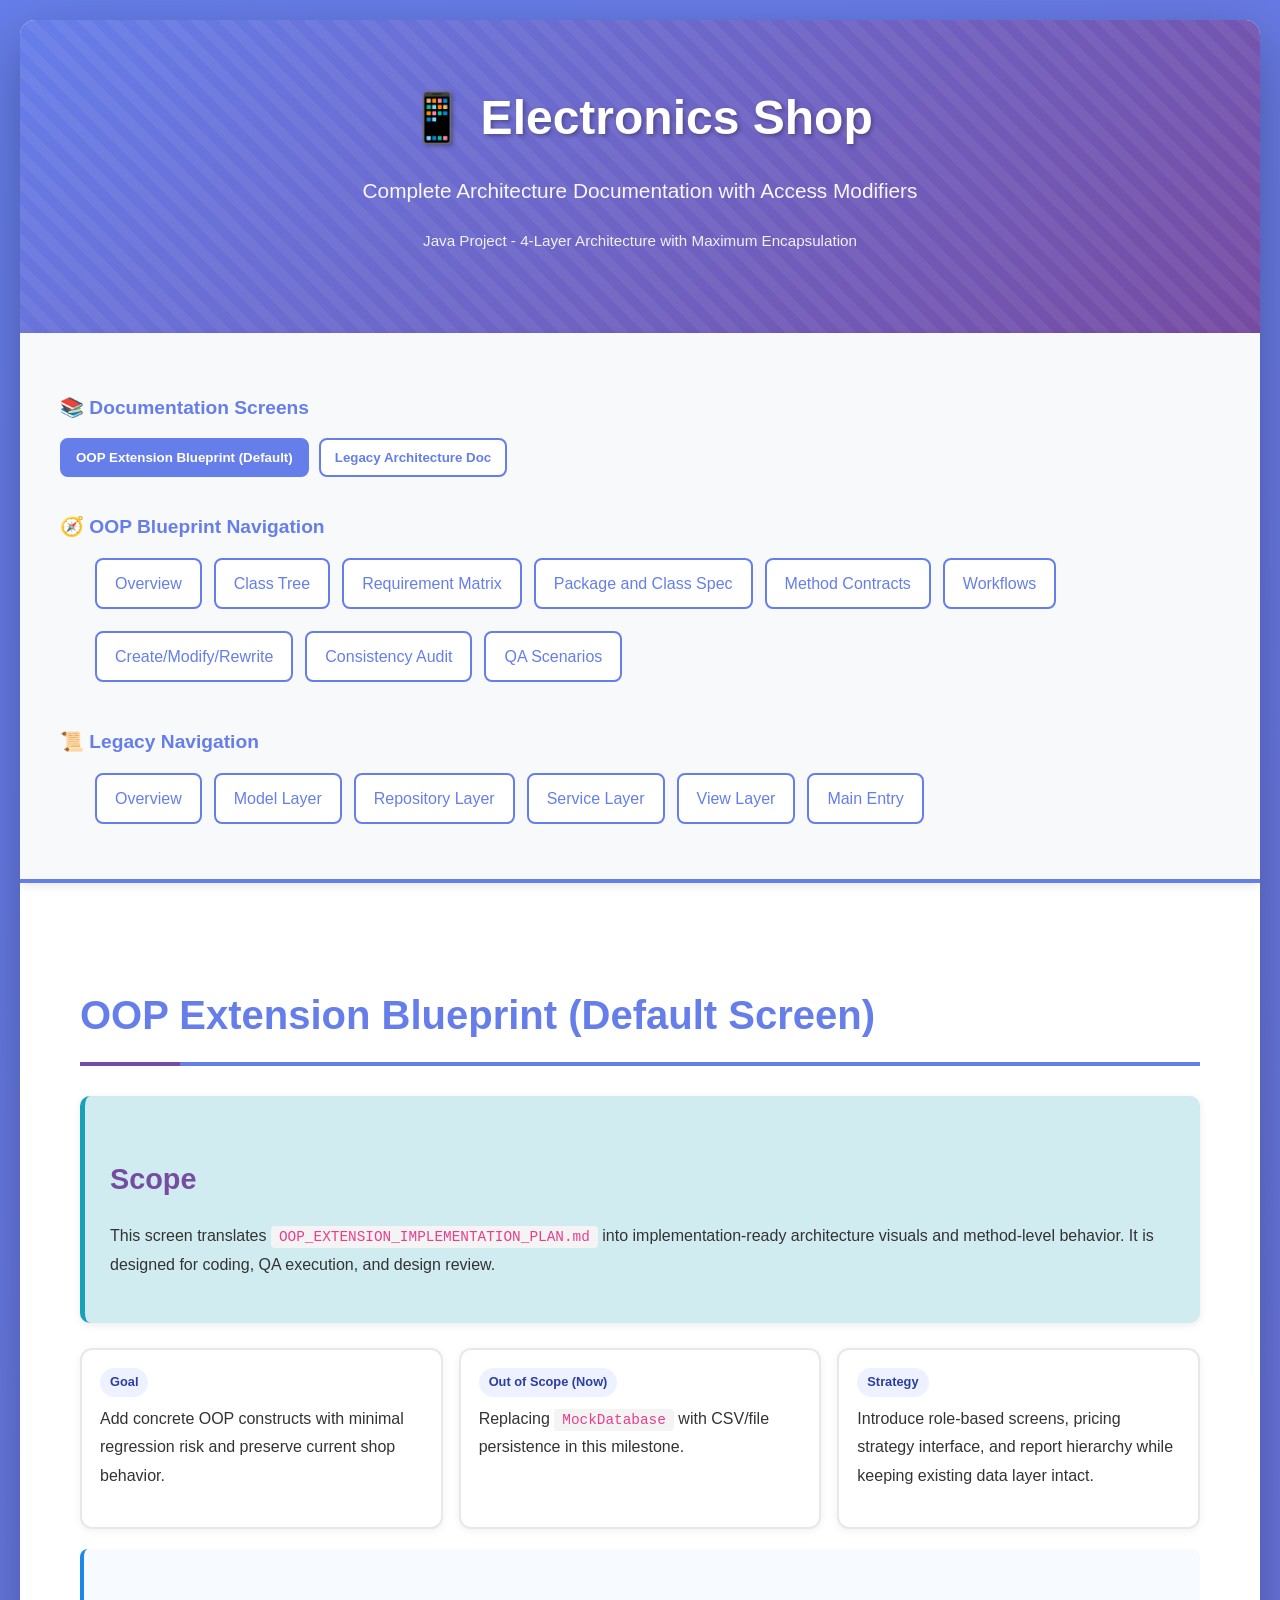
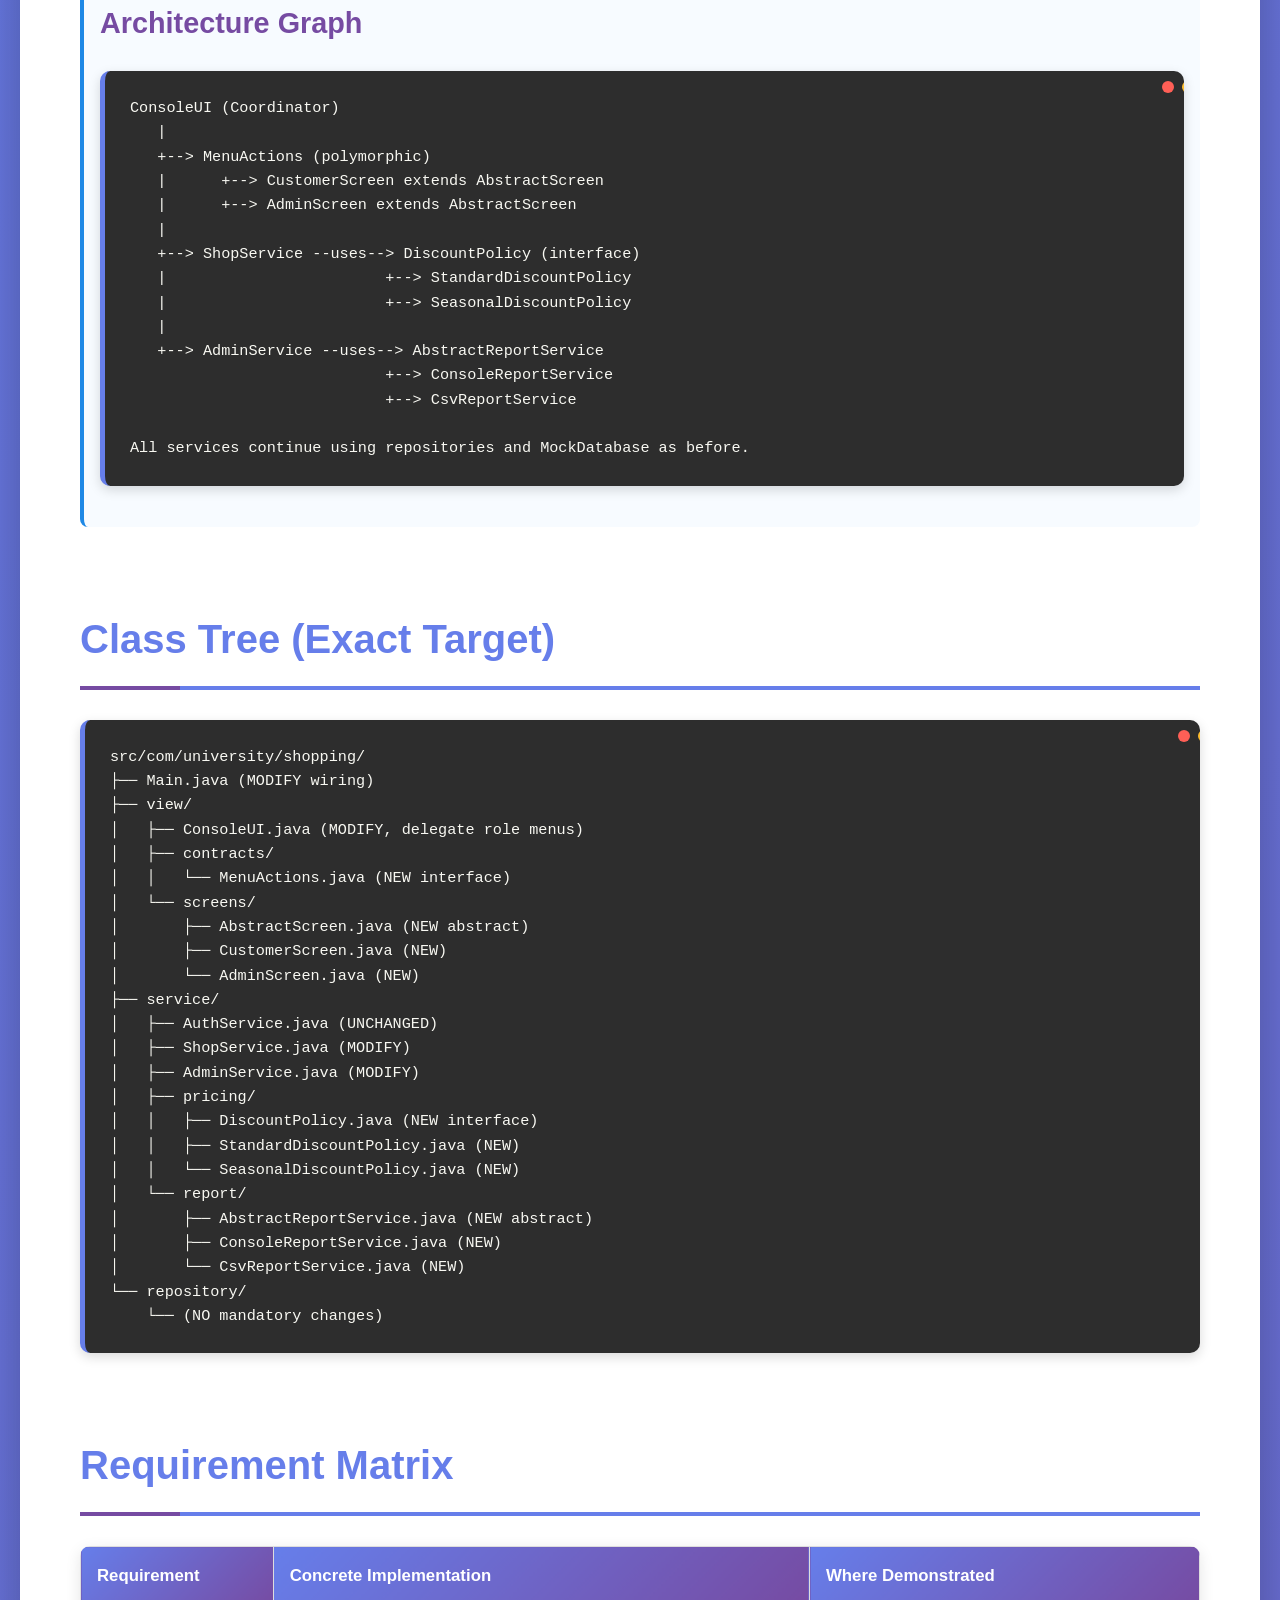
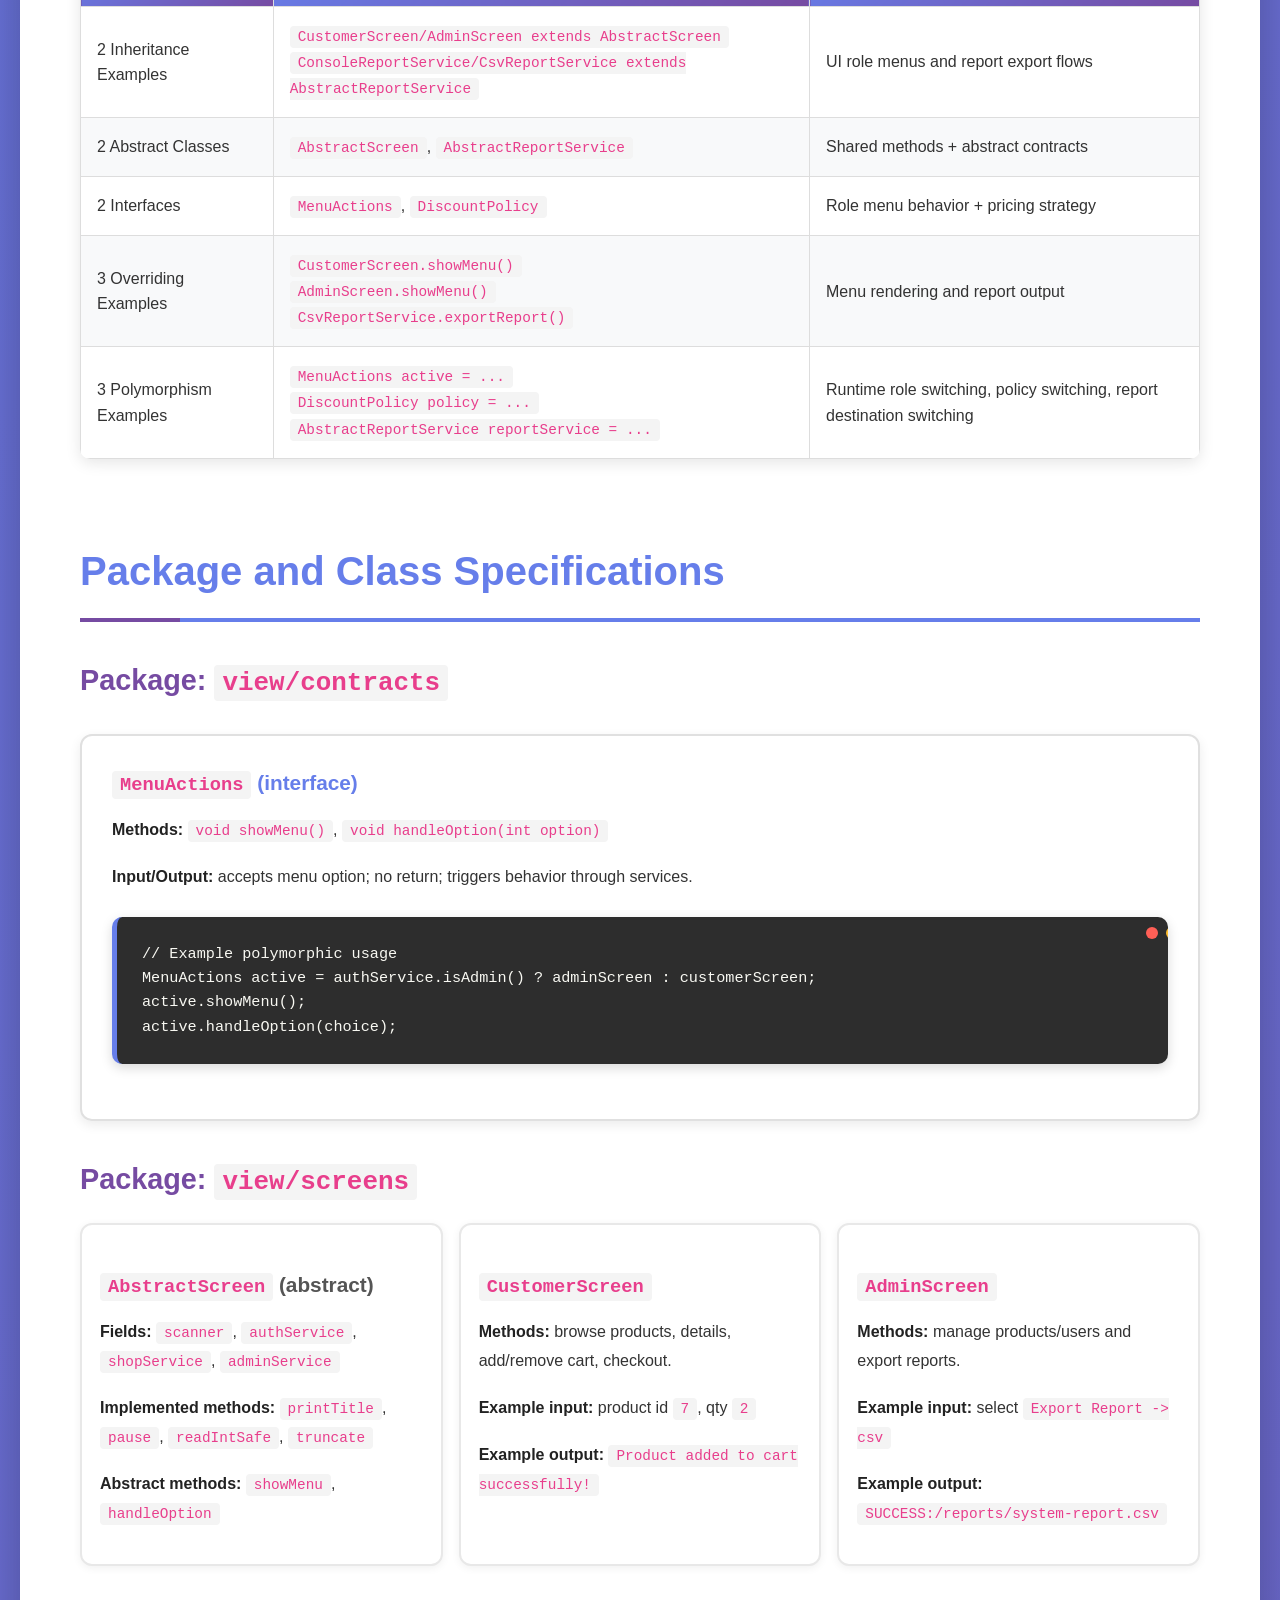
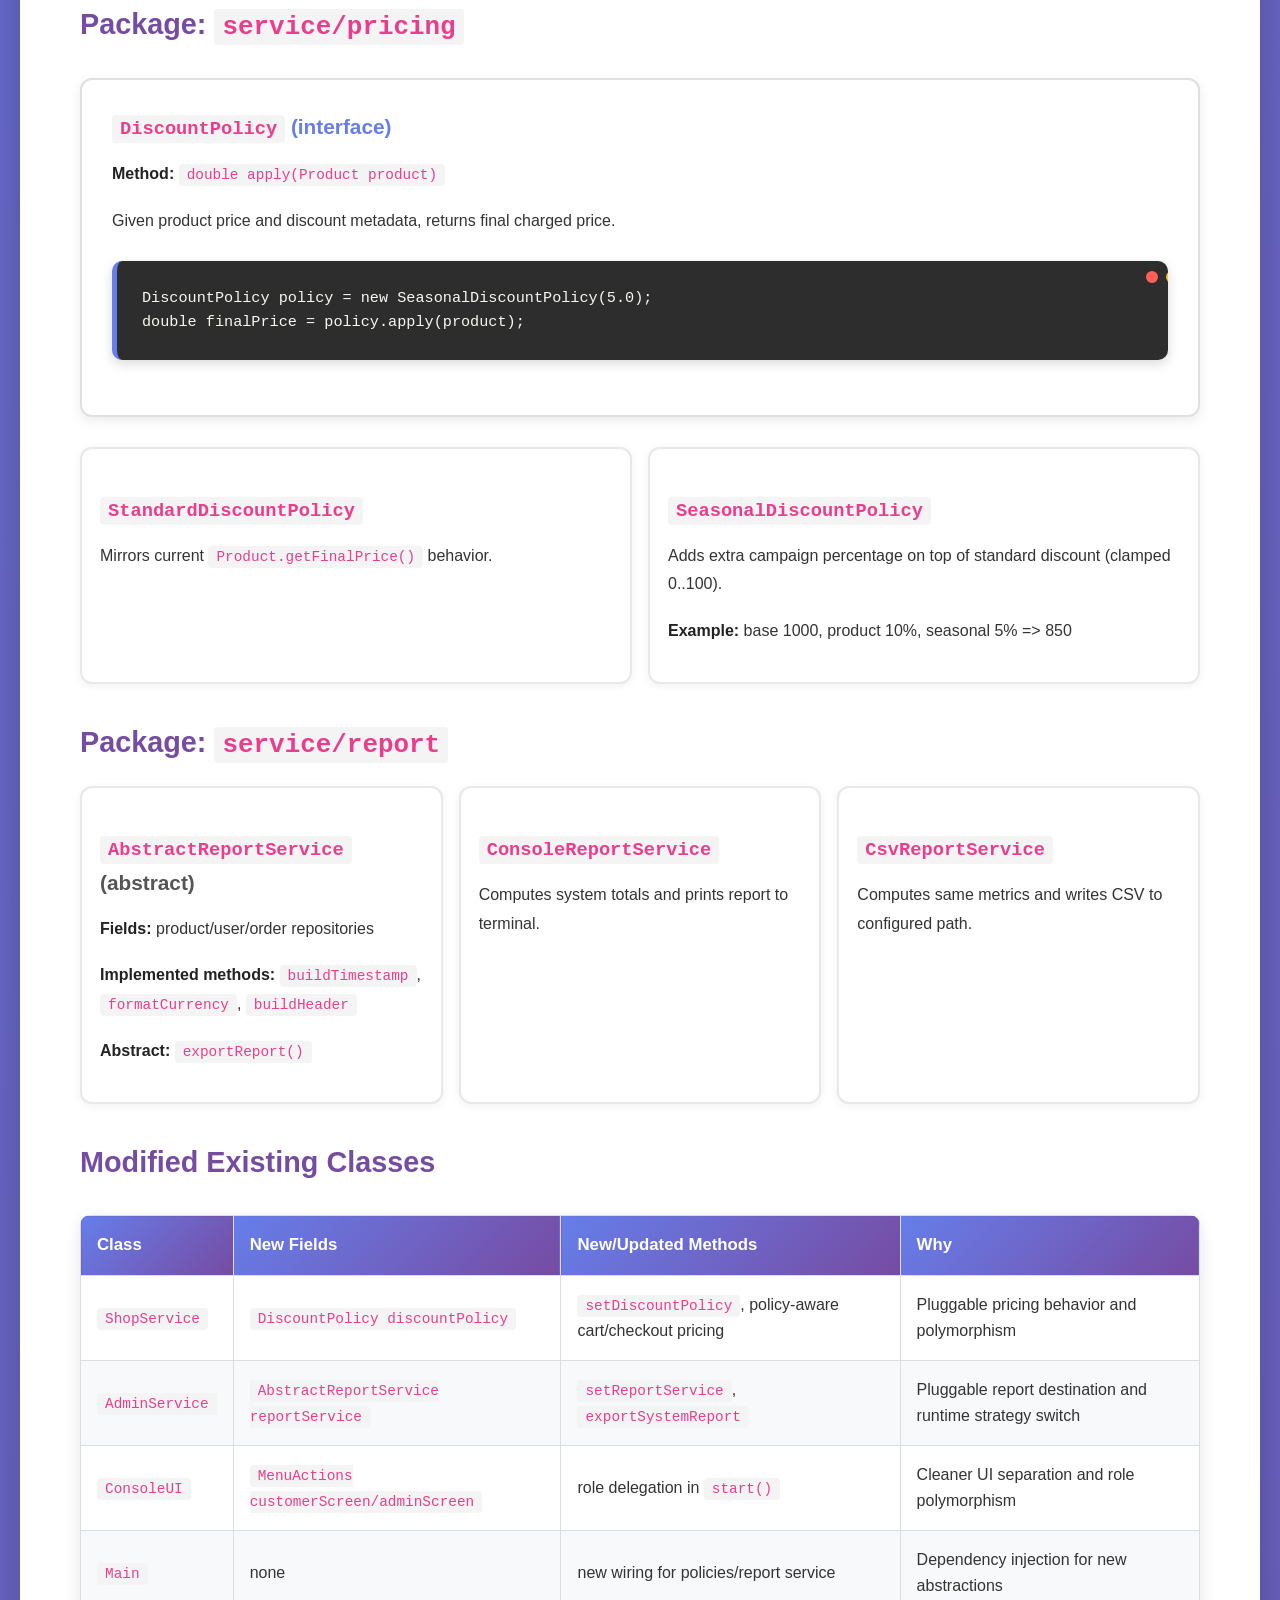
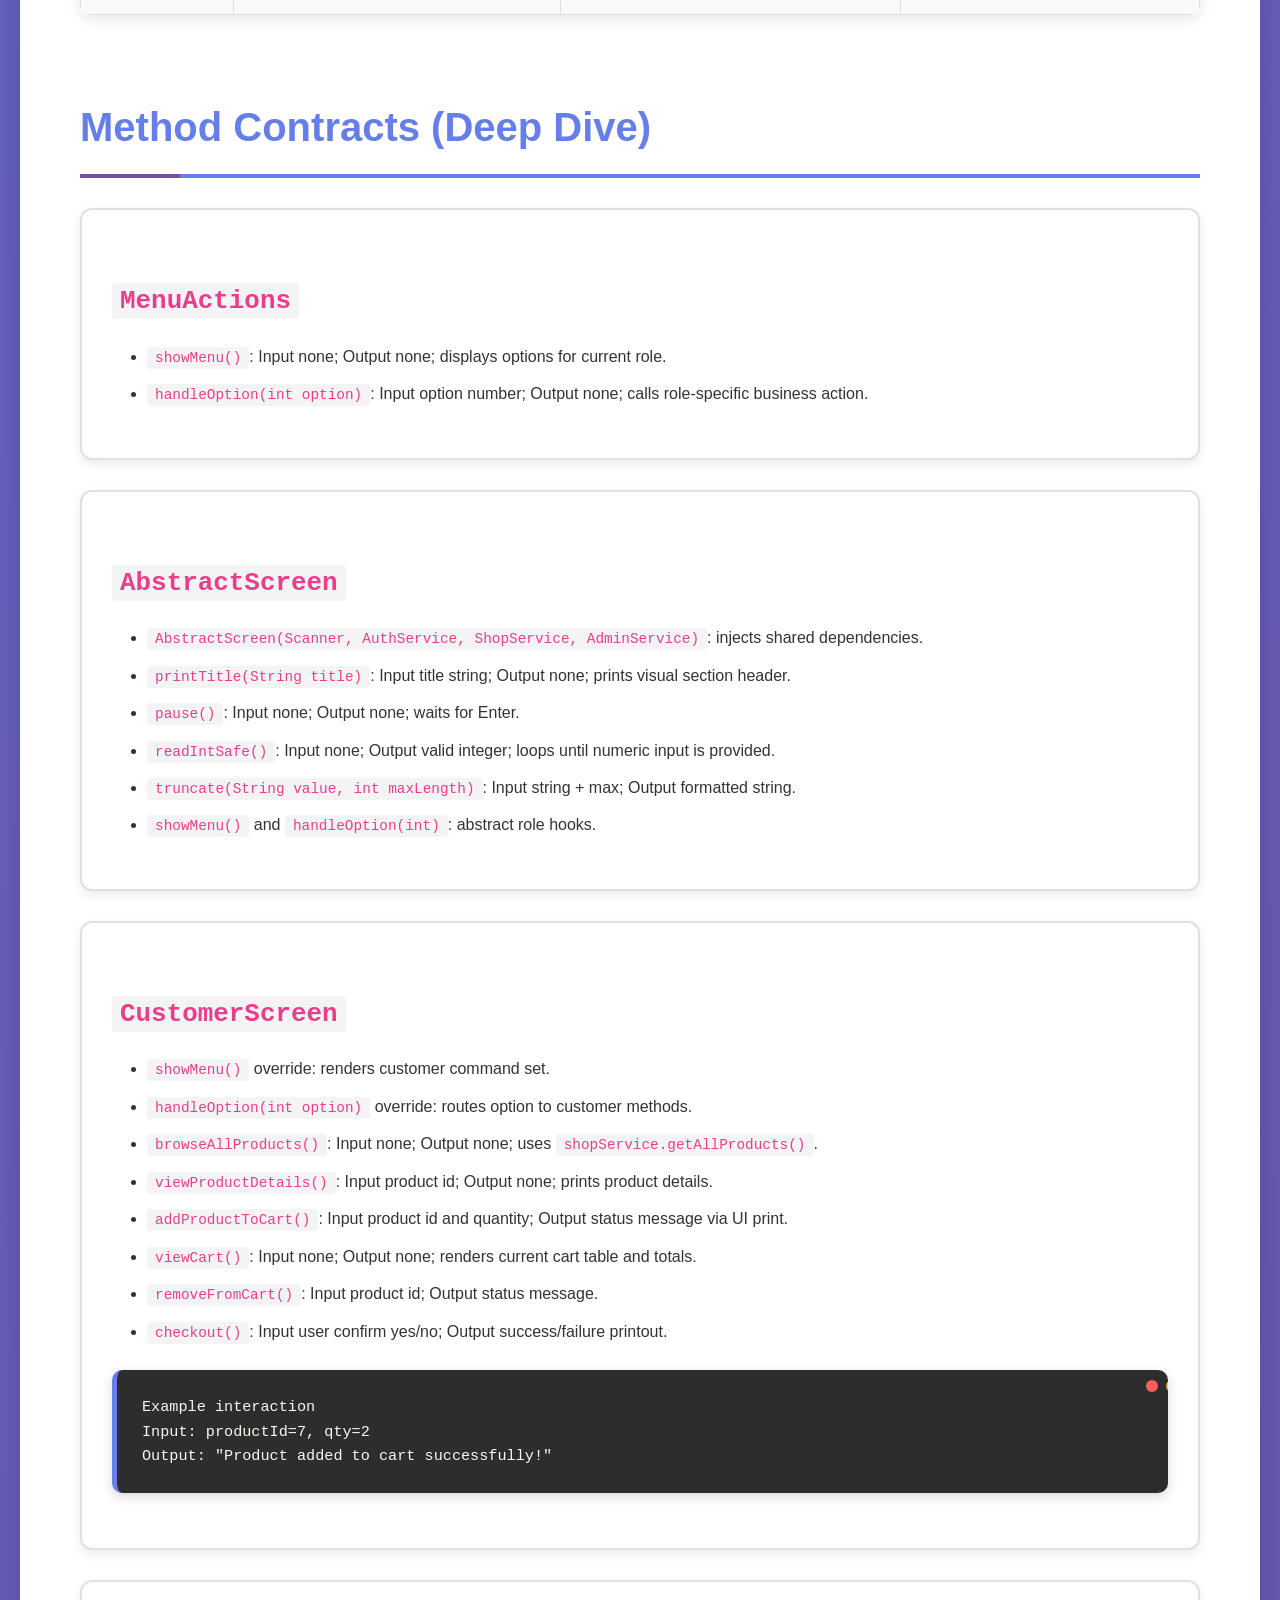
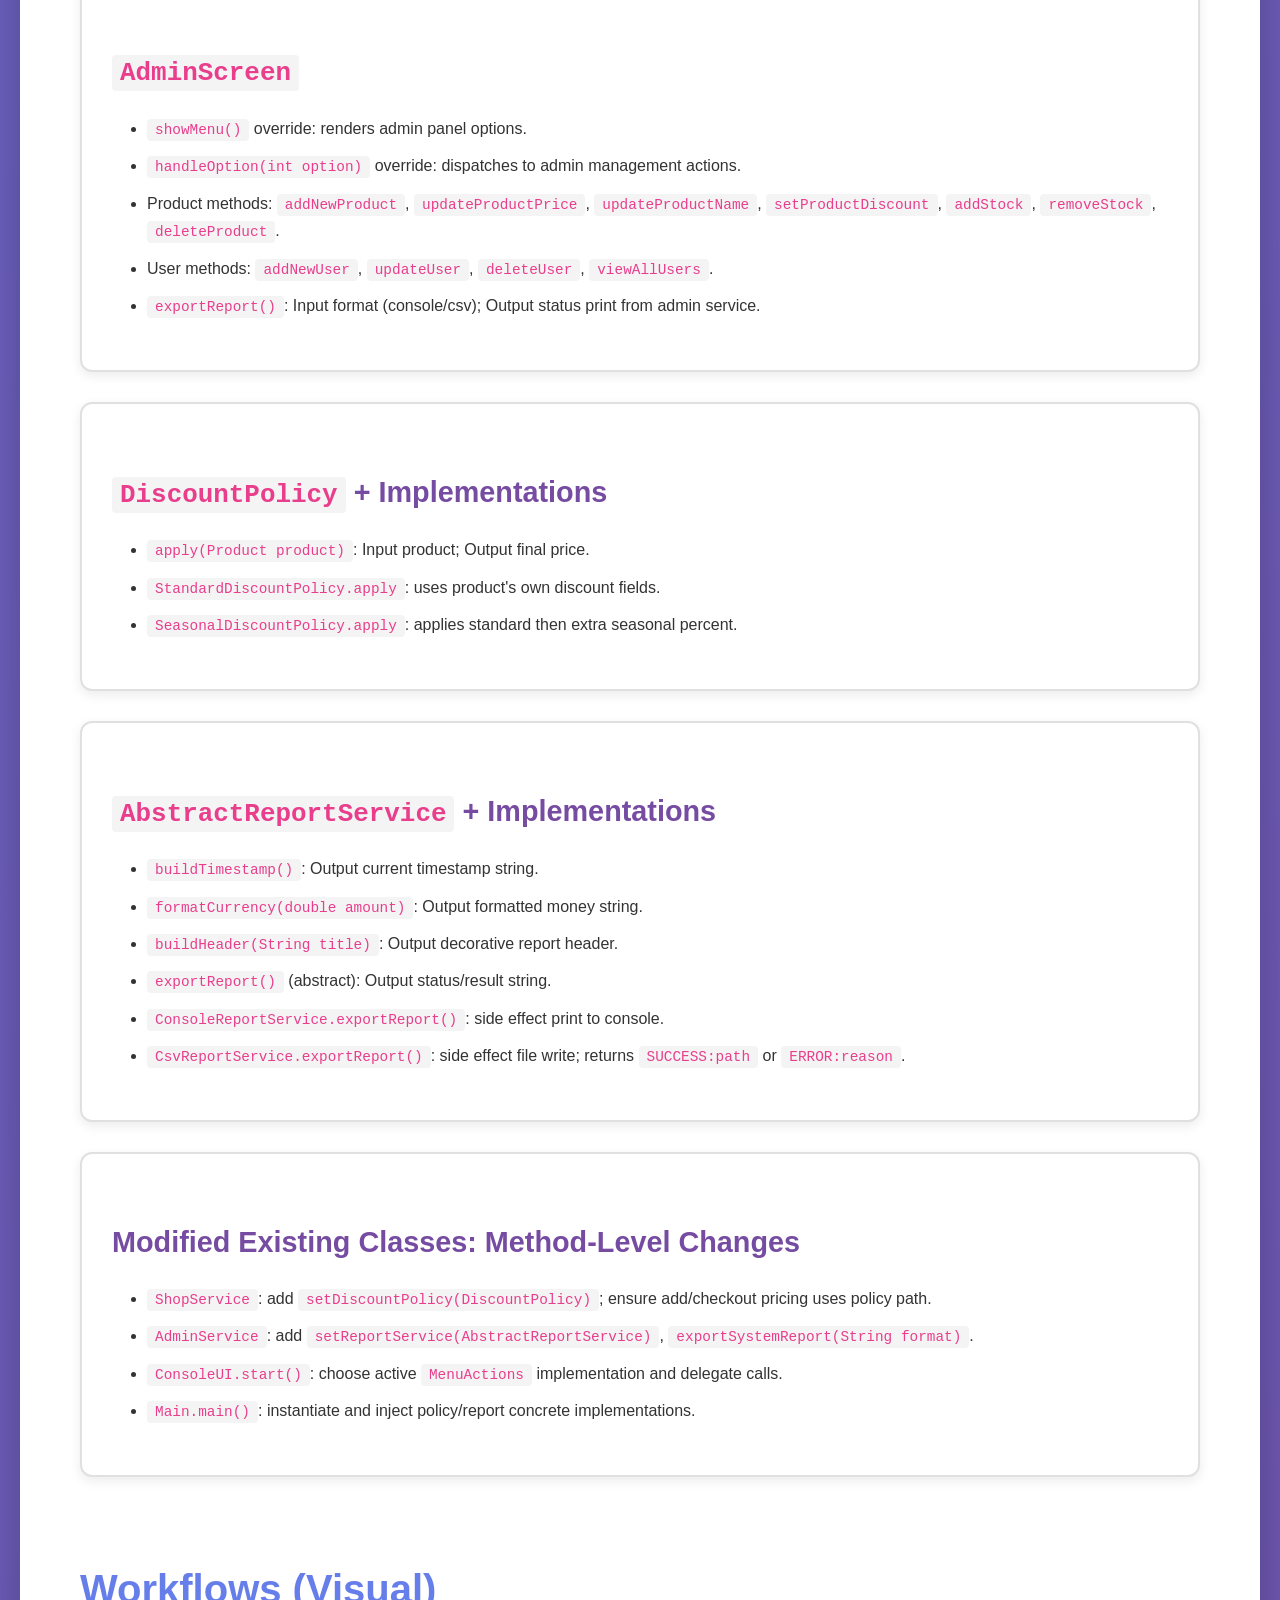
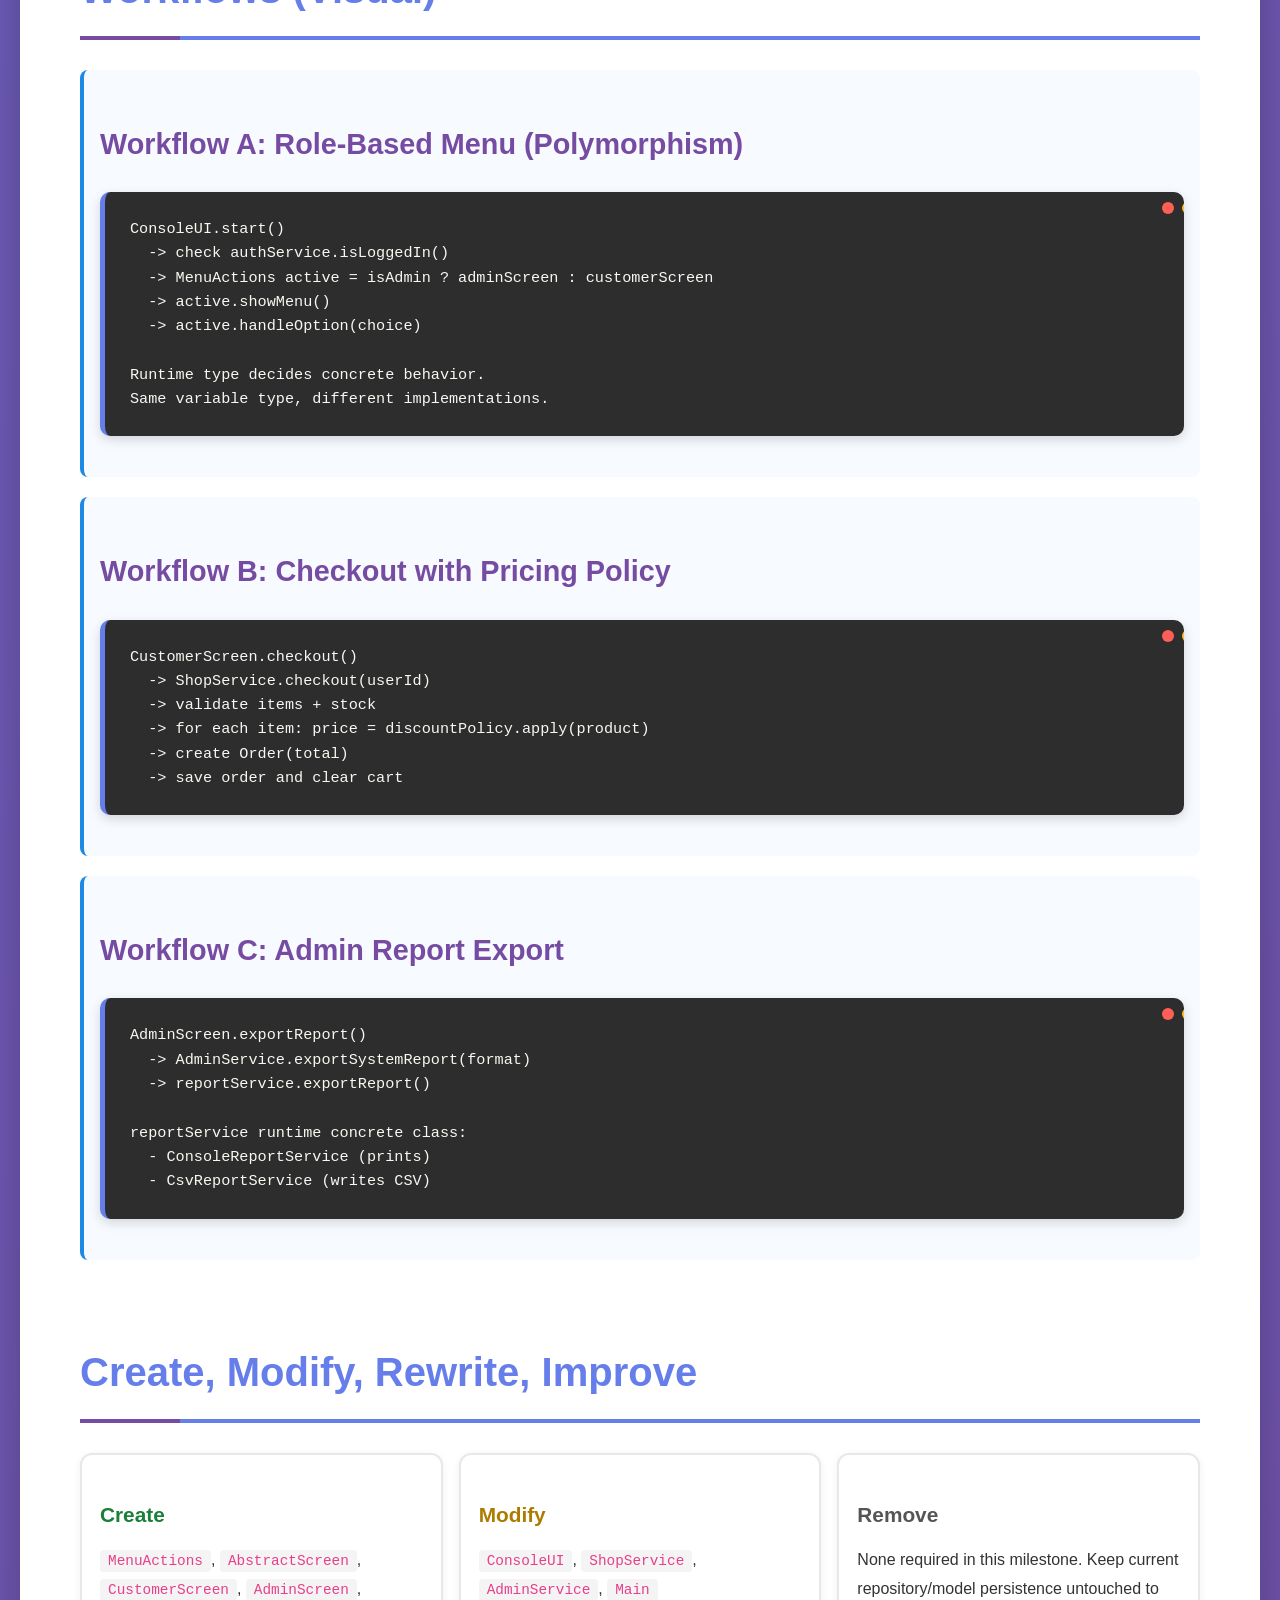
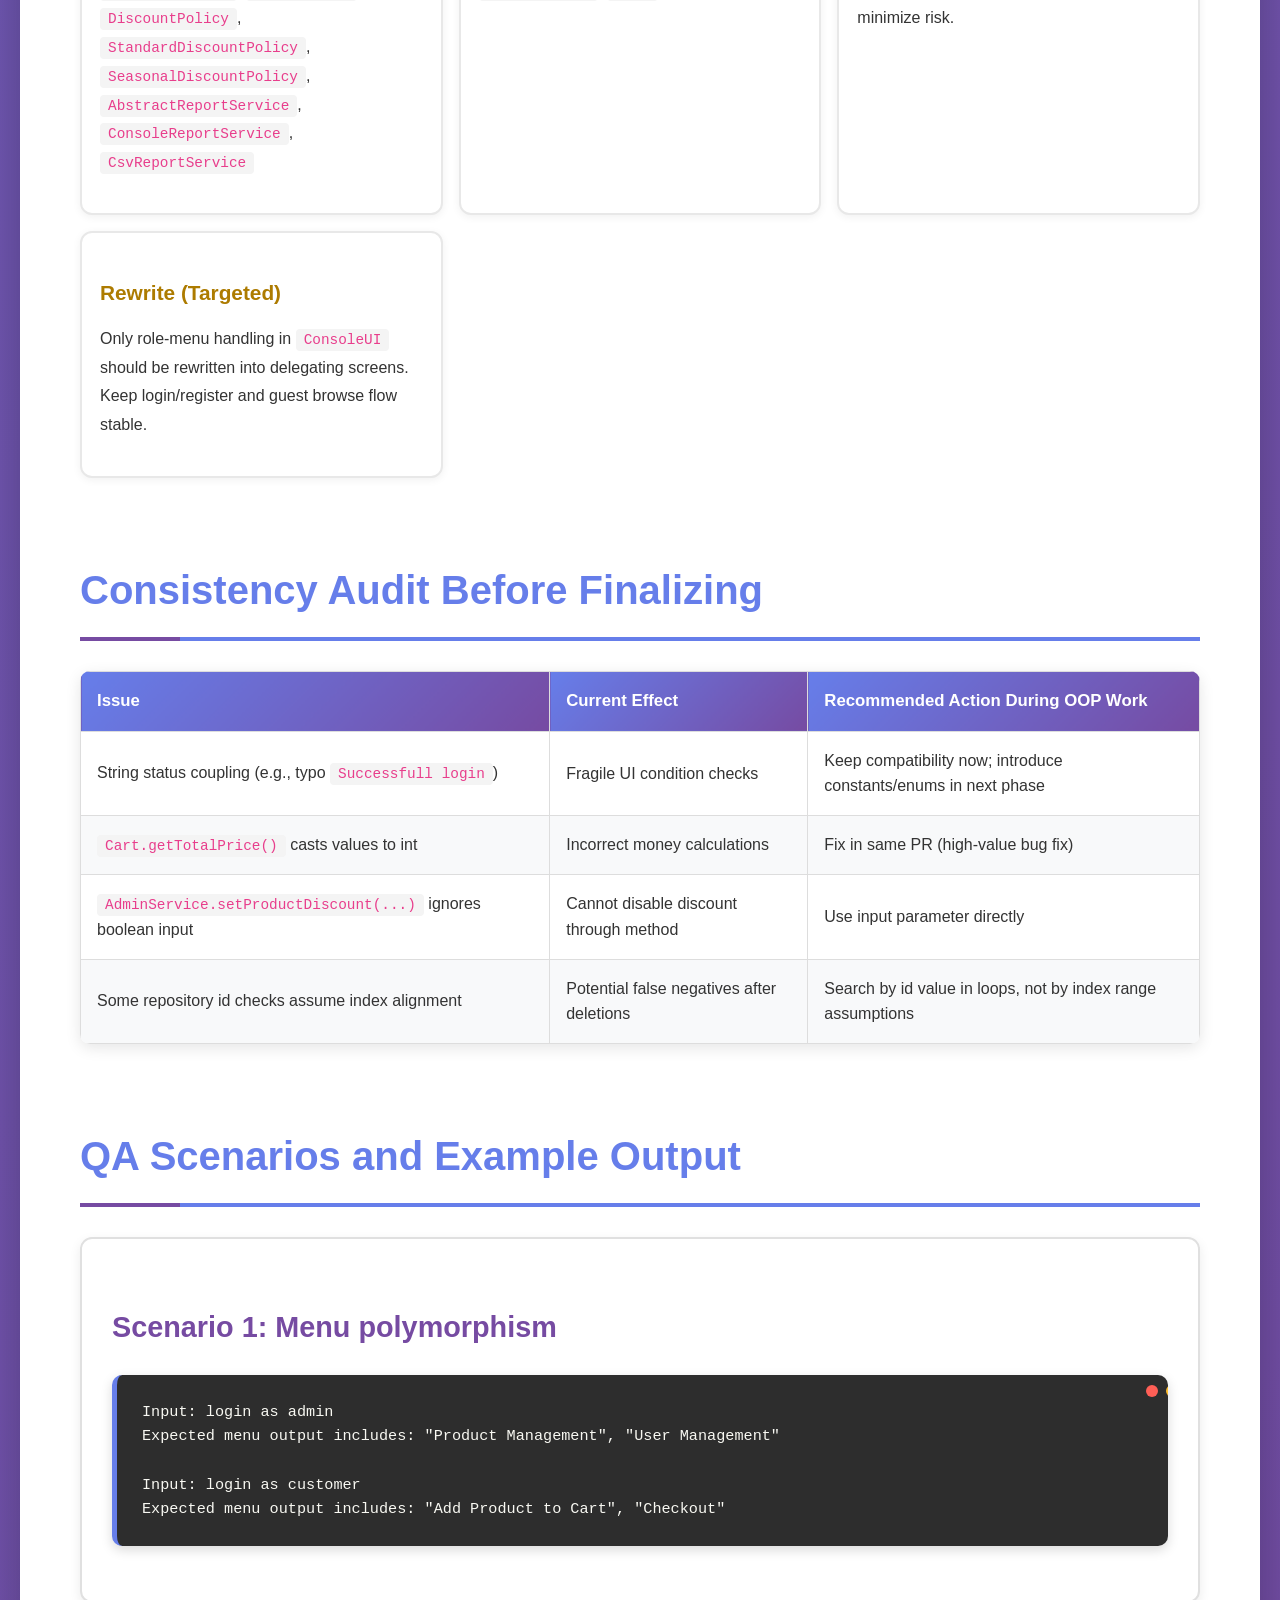
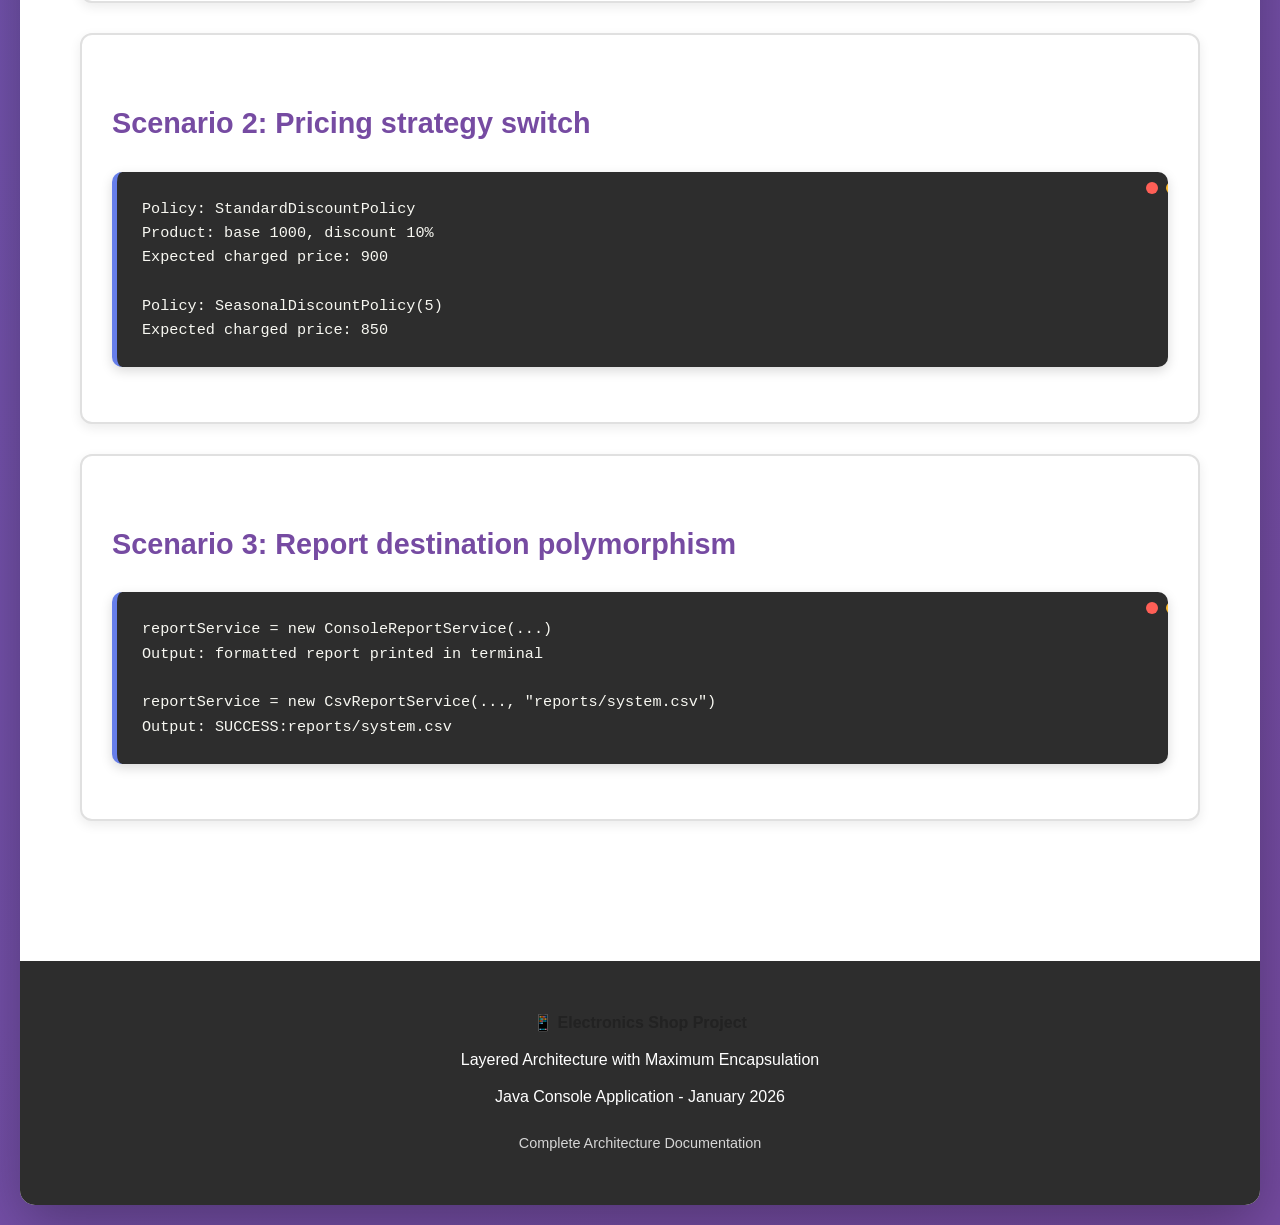
==== commit 1086326d: "unnecesary files deleted and new index.html and oop_extension file created" ====
--- a/index.html
+++ b/index.html
@@ -458,6 +458,94 @@
             color: var(--primary);
             font-size: 1.3em;
         }
+
+        .screen-switcher {
+            display: flex;
+            gap: 10px;
+            margin-bottom: 20px;
+            flex-wrap: wrap;
+        }
+
+        .screen-btn {
+            border: 2px solid var(--primary);
+            background: white;
+            color: var(--primary);
+            padding: 10px 14px;
+            border-radius: 8px;
+            font-weight: 600;
+            cursor: pointer;
+            transition: all 0.2s ease;
+        }
+
+        .screen-btn.active,
+        .screen-btn:hover {
+            background: var(--primary);
+            color: white;
+        }
+
+        .doc-screen {
+            display: none;
+        }
+
+        .doc-screen.active {
+            display: block;
+            animation: fadeIn 0.25s ease;
+        }
+
+        @keyframes fadeIn {
+            from { opacity: 0; transform: translateY(6px); }
+            to { opacity: 1; transform: translateY(0); }
+        }
+
+        .blueprint-grid {
+            display: grid;
+            grid-template-columns: repeat(auto-fit, minmax(280px, 1fr));
+            gap: 16px;
+            margin: 20px 0;
+        }
+
+        .blueprint-card {
+            border: 2px solid #e8e8e8;
+            border-radius: 12px;
+            padding: 18px;
+            background: #fff;
+            box-shadow: 0 2px 8px rgba(0,0,0,0.06);
+        }
+
+        .pill {
+            display: inline-block;
+            padding: 4px 10px;
+            border-radius: 16px;
+            font-size: 0.8em;
+            margin-right: 6px;
+            margin-bottom: 8px;
+            font-weight: 700;
+            background: #eef1ff;
+            color: #2b3f9f;
+        }
+
+        .flow {
+            background: #f7fbff;
+            border-left: 4px solid #1e88e5;
+            padding: 16px;
+            border-radius: 8px;
+            margin: 20px 0;
+        }
+
+        .status-good {
+            color: #1b7f3a;
+            font-weight: 700;
+        }
+
+        .status-change {
+            color: #ad7b00;
+            font-weight: 700;
+        }
+
+        .status-risk {
+            color: #b42318;
+            font-weight: 700;
+        }
     </style>
 </head>
 <body>
@@ -469,22 +557,470 @@
         </header>
 
         <nav>
-            <h3>📚 Quick Navigation</h3>
+            <h3>📚 Documentation Screens</h3>
+            <div class="screen-switcher">
+                <button id="show-oop" class="screen-btn active" type="button">OOP Extension Blueprint (Default)</button>
+                <button id="show-legacy" class="screen-btn" type="button">Legacy Architecture Doc</button>
+            </div>
+
+            <h3>🧭 OOP Blueprint Navigation</h3>
             <ul>
-                <li><a href="#overview">Overview</a></li>
-                <li><a href="#model">Model Layer</a></li>
-                <li><a href="#repository">Repository Layer</a></li>
-                <li><a href="#service">Service Layer</a></li>
-                <li><a href="#view">View Layer</a></li>
-                <li><a href="#main">Main Entry</a></li>
-                <li><a href="#access-summary">Access Summary</a></li>
-                <li><a href="#flows">Data Flows</a></li>
-                <li><a href="#summary">Summary</a></li>
-                <li><a href="#checklist">Checklist</a></li>
+                <li><a href="#oop-overview" data-screen="oop">Overview</a></li>
+                <li><a href="#oop-tree" data-screen="oop">Class Tree</a></li>
+                <li><a href="#oop-matrix" data-screen="oop">Requirement Matrix</a></li>
+                <li><a href="#oop-packages" data-screen="oop">Package and Class Spec</a></li>
+                <li><a href="#oop-method-contracts" data-screen="oop">Method Contracts</a></li>
+                <li><a href="#oop-workflows" data-screen="oop">Workflows</a></li>
+                <li><a href="#oop-changes" data-screen="oop">Create/Modify/Rewrite</a></li>
+                <li><a href="#oop-audit" data-screen="oop">Consistency Audit</a></li>
+                <li><a href="#oop-qa" data-screen="oop">QA Scenarios</a></li>
+            </ul>
+
+            <h3>📜 Legacy Navigation</h3>
+            <ul>
+                <li><a href="#overview" data-screen="legacy">Overview</a></li>
+                <li><a href="#model" data-screen="legacy">Model Layer</a></li>
+                <li><a href="#repository" data-screen="legacy">Repository Layer</a></li>
+                <li><a href="#service" data-screen="legacy">Service Layer</a></li>
+                <li><a href="#view" data-screen="legacy">View Layer</a></li>
+                <li><a href="#main" data-screen="legacy">Main Entry</a></li>
             </ul>
         </nav>
 
         <div class="content">
+            <div id="screen-oop" class="doc-screen active">
+                <section id="oop-overview">
+                    <h2>OOP Extension Blueprint (Default Screen)</h2>
+                    <div class="box box-info">
+                        <h3>Scope</h3>
+                        <p>This screen translates <code>OOP_EXTENSION_IMPLEMENTATION_PLAN.md</code> into implementation-ready architecture visuals and method-level behavior. It is designed for coding, QA execution, and design review.</p>
+                    </div>
+
+                    <div class="blueprint-grid">
+                        <div class="blueprint-card">
+                            <span class="pill">Goal</span>
+                            <p>Add concrete OOP constructs with minimal regression risk and preserve current shop behavior.</p>
+                        </div>
+                        <div class="blueprint-card">
+                            <span class="pill">Out of Scope (Now)</span>
+                            <p>Replacing <code>MockDatabase</code> with CSV/file persistence in this milestone.</p>
+                        </div>
+                        <div class="blueprint-card">
+                            <span class="pill">Strategy</span>
+                            <p>Introduce role-based screens, pricing strategy interface, and report hierarchy while keeping existing data layer intact.</p>
+                        </div>
+                    </div>
+
+                    <div class="flow">
+                        <h3>Architecture Graph</h3>
+                        <pre><code>ConsoleUI (Coordinator)
+   |
+   +--> MenuActions (polymorphic)
+   |      +--> CustomerScreen extends AbstractScreen
+   |      +--> AdminScreen extends AbstractScreen
+   |
+   +--> ShopService --uses--> DiscountPolicy (interface)
+   |                        +--> StandardDiscountPolicy
+   |                        +--> SeasonalDiscountPolicy
+   |
+   +--> AdminService --uses--> AbstractReportService
+                            +--> ConsoleReportService
+                            +--> CsvReportService
+
+All services continue using repositories and MockDatabase as before.</code></pre>
+                    </div>
+                </section>
+
+                <section id="oop-tree">
+                    <h2>Class Tree (Exact Target)</h2>
+                    <pre><code>src/com/university/shopping/
+├── Main.java (MODIFY wiring)
+├── view/
+│   ├── ConsoleUI.java (MODIFY, delegate role menus)
+│   ├── contracts/
+│   │   └── MenuActions.java (NEW interface)
+│   └── screens/
+│       ├── AbstractScreen.java (NEW abstract)
+│       ├── CustomerScreen.java (NEW)
+│       └── AdminScreen.java (NEW)
+├── service/
+│   ├── AuthService.java (UNCHANGED)
+│   ├── ShopService.java (MODIFY)
+│   ├── AdminService.java (MODIFY)
+│   ├── pricing/
+│   │   ├── DiscountPolicy.java (NEW interface)
+│   │   ├── StandardDiscountPolicy.java (NEW)
+│   │   └── SeasonalDiscountPolicy.java (NEW)
+│   └── report/
+│       ├── AbstractReportService.java (NEW abstract)
+│       ├── ConsoleReportService.java (NEW)
+│       └── CsvReportService.java (NEW)
+└── repository/
+    └── (NO mandatory changes)</code></pre>
+                </section>
+
+                <section id="oop-matrix">
+                    <h2>Requirement Matrix</h2>
+                    <table>
+                        <thead>
+                            <tr>
+                                <th>Requirement</th>
+                                <th>Concrete Implementation</th>
+                                <th>Where Demonstrated</th>
+                            </tr>
+                        </thead>
+                        <tbody>
+                            <tr>
+                                <td>2 Inheritance Examples</td>
+                                <td><code>CustomerScreen/AdminScreen extends AbstractScreen</code><br><code>ConsoleReportService/CsvReportService extends AbstractReportService</code></td>
+                                <td>UI role menus and report export flows</td>
+                            </tr>
+                            <tr>
+                                <td>2 Abstract Classes</td>
+                                <td><code>AbstractScreen</code>, <code>AbstractReportService</code></td>
+                                <td>Shared methods + abstract contracts</td>
+                            </tr>
+                            <tr>
+                                <td>2 Interfaces</td>
+                                <td><code>MenuActions</code>, <code>DiscountPolicy</code></td>
+                                <td>Role menu behavior + pricing strategy</td>
+                            </tr>
+                            <tr>
+                                <td>3 Overriding Examples</td>
+                                <td><code>CustomerScreen.showMenu()</code><br><code>AdminScreen.showMenu()</code><br><code>CsvReportService.exportReport()</code></td>
+                                <td>Menu rendering and report output</td>
+                            </tr>
+                            <tr>
+                                <td>3 Polymorphism Examples</td>
+                                <td><code>MenuActions active = ...</code><br><code>DiscountPolicy policy = ...</code><br><code>AbstractReportService reportService = ...</code></td>
+                                <td>Runtime role switching, policy switching, report destination switching</td>
+                            </tr>
+                        </tbody>
+                    </table>
+                </section>
+
+                <section id="oop-packages">
+                    <h2>Package and Class Specifications</h2>
+
+                    <h3>Package: <code>view/contracts</code></h3>
+                    <div class="method-card">
+                        <h4><code>MenuActions</code> (interface)</h4>
+                        <p><strong>Methods:</strong> <code>void showMenu()</code>, <code>void handleOption(int option)</code></p>
+                        <p><strong>Input/Output:</strong> accepts menu option; no return; triggers behavior through services.</p>
+                        <pre><code>// Example polymorphic usage
+MenuActions active = authService.isAdmin() ? adminScreen : customerScreen;
+active.showMenu();
+active.handleOption(choice);</code></pre>
+                    </div>
+
+                    <h3>Package: <code>view/screens</code></h3>
+                    <div class="blueprint-grid">
+                        <div class="blueprint-card">
+                            <h4><code>AbstractScreen</code> (abstract)</h4>
+                            <p><strong>Fields:</strong> <code>scanner</code>, <code>authService</code>, <code>shopService</code>, <code>adminService</code></p>
+                            <p><strong>Implemented methods:</strong> <code>printTitle</code>, <code>pause</code>, <code>readIntSafe</code>, <code>truncate</code></p>
+                            <p><strong>Abstract methods:</strong> <code>showMenu</code>, <code>handleOption</code></p>
+                        </div>
+                        <div class="blueprint-card">
+                            <h4><code>CustomerScreen</code></h4>
+                            <p><strong>Methods:</strong> browse products, details, add/remove cart, checkout.</p>
+                            <p><strong>Example input:</strong> product id <code>7</code>, qty <code>2</code></p>
+                            <p><strong>Example output:</strong> <code>Product added to cart successfully!</code></p>
+                        </div>
+                        <div class="blueprint-card">
+                            <h4><code>AdminScreen</code></h4>
+                            <p><strong>Methods:</strong> manage products/users and export reports.</p>
+                            <p><strong>Example input:</strong> select <code>Export Report -> csv</code></p>
+                            <p><strong>Example output:</strong> <code>SUCCESS:/reports/system-report.csv</code></p>
+                        </div>
+                    </div>
+
+                    <h3>Package: <code>service/pricing</code></h3>
+                    <div class="method-card">
+                        <h4><code>DiscountPolicy</code> (interface)</h4>
+                        <p><strong>Method:</strong> <code>double apply(Product product)</code></p>
+                        <p>Given product price and discount metadata, returns final charged price.</p>
+                        <pre><code>DiscountPolicy policy = new SeasonalDiscountPolicy(5.0);
+double finalPrice = policy.apply(product);</code></pre>
+                    </div>
+                    <div class="blueprint-grid">
+                        <div class="blueprint-card">
+                            <h4><code>StandardDiscountPolicy</code></h4>
+                            <p>Mirrors current <code>Product.getFinalPrice()</code> behavior.</p>
+                        </div>
+                        <div class="blueprint-card">
+                            <h4><code>SeasonalDiscountPolicy</code></h4>
+                            <p>Adds extra campaign percentage on top of standard discount (clamped 0..100).</p>
+                            <p><strong>Example:</strong> base 1000, product 10%, seasonal 5% => 850</p>
+                        </div>
+                    </div>
+
+                    <h3>Package: <code>service/report</code></h3>
+                    <div class="blueprint-grid">
+                        <div class="blueprint-card">
+                            <h4><code>AbstractReportService</code> (abstract)</h4>
+                            <p><strong>Fields:</strong> product/user/order repositories</p>
+                            <p><strong>Implemented methods:</strong> <code>buildTimestamp</code>, <code>formatCurrency</code>, <code>buildHeader</code></p>
+                            <p><strong>Abstract:</strong> <code>exportReport()</code></p>
+                        </div>
+                        <div class="blueprint-card">
+                            <h4><code>ConsoleReportService</code></h4>
+                            <p>Computes system totals and prints report to terminal.</p>
+                        </div>
+                        <div class="blueprint-card">
+                            <h4><code>CsvReportService</code></h4>
+                            <p>Computes same metrics and writes CSV to configured path.</p>
+                        </div>
+                    </div>
+
+                    <h3>Modified Existing Classes</h3>
+                    <table>
+                        <thead>
+                            <tr>
+                                <th>Class</th>
+                                <th>New Fields</th>
+                                <th>New/Updated Methods</th>
+                                <th>Why</th>
+                            </tr>
+                        </thead>
+                        <tbody>
+                            <tr>
+                                <td><code>ShopService</code></td>
+                                <td><code>DiscountPolicy discountPolicy</code></td>
+                                <td><code>setDiscountPolicy</code>, policy-aware cart/checkout pricing</td>
+                                <td>Pluggable pricing behavior and polymorphism</td>
+                            </tr>
+                            <tr>
+                                <td><code>AdminService</code></td>
+                                <td><code>AbstractReportService reportService</code></td>
+                                <td><code>setReportService</code>, <code>exportSystemReport</code></td>
+                                <td>Pluggable report destination and runtime strategy switch</td>
+                            </tr>
+                            <tr>
+                                <td><code>ConsoleUI</code></td>
+                                <td><code>MenuActions customerScreen/adminScreen</code></td>
+                                <td>role delegation in <code>start()</code></td>
+                                <td>Cleaner UI separation and role polymorphism</td>
+                            </tr>
+                            <tr>
+                                <td><code>Main</code></td>
+                                <td>none</td>
+                                <td>new wiring for policies/report service</td>
+                                <td>Dependency injection for new abstractions</td>
+                            </tr>
+                        </tbody>
+                    </table>
+                </section>
+
+                <section id="oop-method-contracts">
+                    <h2>Method Contracts (Deep Dive)</h2>
+                    <div class="method-card">
+                        <h3><code>MenuActions</code></h3>
+                        <ul>
+                            <li><code>showMenu()</code>: Input none; Output none; displays options for current role.</li>
+                            <li><code>handleOption(int option)</code>: Input option number; Output none; calls role-specific business action.</li>
+                        </ul>
+                    </div>
+
+                    <div class="method-card">
+                        <h3><code>AbstractScreen</code></h3>
+                        <ul>
+                            <li><code>AbstractScreen(Scanner, AuthService, ShopService, AdminService)</code>: injects shared dependencies.</li>
+                            <li><code>printTitle(String title)</code>: Input title string; Output none; prints visual section header.</li>
+                            <li><code>pause()</code>: Input none; Output none; waits for Enter.</li>
+                            <li><code>readIntSafe()</code>: Input none; Output valid integer; loops until numeric input is provided.</li>
+                            <li><code>truncate(String value, int maxLength)</code>: Input string + max; Output formatted string.</li>
+                            <li><code>showMenu()</code> and <code>handleOption(int)</code>: abstract role hooks.</li>
+                        </ul>
+                    </div>
+
+                    <div class="method-card">
+                        <h3><code>CustomerScreen</code></h3>
+                        <ul>
+                            <li><code>showMenu()</code> override: renders customer command set.</li>
+                            <li><code>handleOption(int option)</code> override: routes option to customer methods.</li>
+                            <li><code>browseAllProducts()</code>: Input none; Output none; uses <code>shopService.getAllProducts()</code>.</li>
+                            <li><code>viewProductDetails()</code>: Input product id; Output none; prints product details.</li>
+                            <li><code>addProductToCart()</code>: Input product id and quantity; Output status message via UI print.</li>
+                            <li><code>viewCart()</code>: Input none; Output none; renders current cart table and totals.</li>
+                            <li><code>removeFromCart()</code>: Input product id; Output status message.</li>
+                            <li><code>checkout()</code>: Input user confirm yes/no; Output success/failure printout.</li>
+                        </ul>
+                        <pre><code>Example interaction
+Input: productId=7, qty=2
+Output: "Product added to cart successfully!"</code></pre>
+                    </div>
+
+                    <div class="method-card">
+                        <h3><code>AdminScreen</code></h3>
+                        <ul>
+                            <li><code>showMenu()</code> override: renders admin panel options.</li>
+                            <li><code>handleOption(int option)</code> override: dispatches to admin management actions.</li>
+                            <li>Product methods: <code>addNewProduct</code>, <code>updateProductPrice</code>, <code>updateProductName</code>, <code>setProductDiscount</code>, <code>addStock</code>, <code>removeStock</code>, <code>deleteProduct</code>.</li>
+                            <li>User methods: <code>addNewUser</code>, <code>updateUser</code>, <code>deleteUser</code>, <code>viewAllUsers</code>.</li>
+                            <li><code>exportReport()</code>: Input format (console/csv); Output status print from admin service.</li>
+                        </ul>
+                    </div>
+
+                    <div class="method-card">
+                        <h3><code>DiscountPolicy</code> + Implementations</h3>
+                        <ul>
+                            <li><code>apply(Product product)</code>: Input product; Output final price.</li>
+                            <li><code>StandardDiscountPolicy.apply</code>: uses product's own discount fields.</li>
+                            <li><code>SeasonalDiscountPolicy.apply</code>: applies standard then extra seasonal percent.</li>
+                        </ul>
+                    </div>
+
+                    <div class="method-card">
+                        <h3><code>AbstractReportService</code> + Implementations</h3>
+                        <ul>
+                            <li><code>buildTimestamp()</code>: Output current timestamp string.</li>
+                            <li><code>formatCurrency(double amount)</code>: Output formatted money string.</li>
+                            <li><code>buildHeader(String title)</code>: Output decorative report header.</li>
+                            <li><code>exportReport()</code> (abstract): Output status/result string.</li>
+                            <li><code>ConsoleReportService.exportReport()</code>: side effect print to console.</li>
+                            <li><code>CsvReportService.exportReport()</code>: side effect file write; returns <code>SUCCESS:path</code> or <code>ERROR:reason</code>.</li>
+                        </ul>
+                    </div>
+
+                    <div class="method-card">
+                        <h3>Modified Existing Classes: Method-Level Changes</h3>
+                        <ul>
+                            <li><code>ShopService</code>: add <code>setDiscountPolicy(DiscountPolicy)</code>; ensure add/checkout pricing uses policy path.</li>
+                            <li><code>AdminService</code>: add <code>setReportService(AbstractReportService)</code>, <code>exportSystemReport(String format)</code>.</li>
+                            <li><code>ConsoleUI.start()</code>: choose active <code>MenuActions</code> implementation and delegate calls.</li>
+                            <li><code>Main.main()</code>: instantiate and inject policy/report concrete implementations.</li>
+                        </ul>
+                    </div>
+                </section>
+
+                <section id="oop-workflows">
+                    <h2>Workflows (Visual)</h2>
+
+                    <div class="flow">
+                        <h3>Workflow A: Role-Based Menu (Polymorphism)</h3>
+                        <pre><code>ConsoleUI.start()
+  -> check authService.isLoggedIn()
+  -> MenuActions active = isAdmin ? adminScreen : customerScreen
+  -> active.showMenu()
+  -> active.handleOption(choice)
+
+Runtime type decides concrete behavior.
+Same variable type, different implementations.</code></pre>
+                    </div>
+
+                    <div class="flow">
+                        <h3>Workflow B: Checkout with Pricing Policy</h3>
+                        <pre><code>CustomerScreen.checkout()
+  -> ShopService.checkout(userId)
+  -> validate items + stock
+  -> for each item: price = discountPolicy.apply(product)
+  -> create Order(total)
+  -> save order and clear cart</code></pre>
+                    </div>
+
+                    <div class="flow">
+                        <h3>Workflow C: Admin Report Export</h3>
+                        <pre><code>AdminScreen.exportReport()
+  -> AdminService.exportSystemReport(format)
+  -> reportService.exportReport()
+
+reportService runtime concrete class:
+  - ConsoleReportService (prints)
+  - CsvReportService (writes CSV)</code></pre>
+                    </div>
+                </section>
+
+                <section id="oop-changes">
+                    <h2>Create, Modify, Rewrite, Improve</h2>
+                    <div class="blueprint-grid">
+                        <div class="blueprint-card">
+                            <h4 class="status-good">Create</h4>
+                            <p><code>MenuActions</code>, <code>AbstractScreen</code>, <code>CustomerScreen</code>, <code>AdminScreen</code>, <code>DiscountPolicy</code>, <code>StandardDiscountPolicy</code>, <code>SeasonalDiscountPolicy</code>, <code>AbstractReportService</code>, <code>ConsoleReportService</code>, <code>CsvReportService</code></p>
+                        </div>
+                        <div class="blueprint-card">
+                            <h4 class="status-change">Modify</h4>
+                            <p><code>ConsoleUI</code>, <code>ShopService</code>, <code>AdminService</code>, <code>Main</code></p>
+                        </div>
+                        <div class="blueprint-card">
+                            <h4>Remove</h4>
+                            <p>None required in this milestone. Keep current repository/model persistence untouched to minimize risk.</p>
+                        </div>
+                        <div class="blueprint-card">
+                            <h4 class="status-change">Rewrite (Targeted)</h4>
+                            <p>Only role-menu handling in <code>ConsoleUI</code> should be rewritten into delegating screens. Keep login/register and guest browse flow stable.</p>
+                        </div>
+                    </div>
+                </section>
+
+                <section id="oop-audit">
+                    <h2>Consistency Audit Before Finalizing</h2>
+                    <table>
+                        <thead>
+                            <tr>
+                                <th>Issue</th>
+                                <th>Current Effect</th>
+                                <th>Recommended Action During OOP Work</th>
+                            </tr>
+                        </thead>
+                        <tbody>
+                            <tr>
+                                <td>String status coupling (e.g., typo <code>Successfull login</code>)</td>
+                                <td>Fragile UI condition checks</td>
+                                <td>Keep compatibility now; introduce constants/enums in next phase</td>
+                            </tr>
+                            <tr>
+                                <td><code>Cart.getTotalPrice()</code> casts values to int</td>
+                                <td>Incorrect money calculations</td>
+                                <td>Fix in same PR (high-value bug fix)</td>
+                            </tr>
+                            <tr>
+                                <td><code>AdminService.setProductDiscount(...)</code> ignores boolean input</td>
+                                <td>Cannot disable discount through method</td>
+                                <td>Use input parameter directly</td>
+                            </tr>
+                            <tr>
+                                <td>Some repository id checks assume index alignment</td>
+                                <td>Potential false negatives after deletions</td>
+                                <td>Search by id value in loops, not by index range assumptions</td>
+                            </tr>
+                        </tbody>
+                    </table>
+                </section>
+
+                <section id="oop-qa">
+                    <h2>QA Scenarios and Example Output</h2>
+                    <div class="method-card">
+                        <h3>Scenario 1: Menu polymorphism</h3>
+                        <pre><code>Input: login as admin
+Expected menu output includes: "Product Management", "User Management"
+
+Input: login as customer
+Expected menu output includes: "Add Product to Cart", "Checkout"</code></pre>
+                    </div>
+
+                    <div class="method-card">
+                        <h3>Scenario 2: Pricing strategy switch</h3>
+                        <pre><code>Policy: StandardDiscountPolicy
+Product: base 1000, discount 10%
+Expected charged price: 900
+
+Policy: SeasonalDiscountPolicy(5)
+Expected charged price: 850</code></pre>
+                    </div>
+
+                    <div class="method-card">
+                        <h3>Scenario 3: Report destination polymorphism</h3>
+                        <pre><code>reportService = new ConsoleReportService(...)
+Output: formatted report printed in terminal
+
+reportService = new CsvReportService(..., "reports/system.csv")
+Output: SUCCESS:reports/system.csv</code></pre>
+                    </div>
+                </section>
+            </div>
+
+            <div id="screen-legacy" class="doc-screen">
             <!-- ARCHITECTURE OVERVIEW -->
             <section id="overview">
                 <h2>📐 Architecture Overview</h2>
@@ -1572,6 +2108,7 @@
                     </ul>
                 </div>
             </section>
+            </div>
         </div>
 
         <footer>
@@ -1585,6 +2122,25 @@
     <div class="scroll-top" id="scrollTop">↑</div>
 
     <script>
+        const oopScreen = document.getElementById('screen-oop');
+        const legacyScreen = document.getElementById('screen-legacy');
+        const showOopBtn = document.getElementById('show-oop');
+        const showLegacyBtn = document.getElementById('show-legacy');
+
+        function activateScreen(screenName) {
+            const isOop = screenName === 'oop';
+            oopScreen.classList.toggle('active', isOop);
+            legacyScreen.classList.toggle('active', !isOop);
+            showOopBtn.classList.toggle('active', isOop);
+            showLegacyBtn.classList.toggle('active', !isOop);
+        }
+
+        // Default view: OOP extension blueprint screen.
+        activateScreen('oop');
+
+        showOopBtn.addEventListener('click', () => activateScreen('oop'));
+        showLegacyBtn.addEventListener('click', () => activateScreen('legacy'));
+
         // Scroll to top functionality
         const scrollTopBtn = document.getElementById('scrollTop');
         
@@ -1607,6 +2163,10 @@
         document.querySelectorAll('nav a').forEach(anchor => {
             anchor.addEventListener('click', function (e) {
                 e.preventDefault();
+                const screen = this.getAttribute('data-screen');
+                if (screen === 'oop' || screen === 'legacy') {
+                    activateScreen(screen);
+                }
                 const targetId = this.getAttribute('href');
                 const targetElement = document.querySelector(targetId);
                 if (targetElement) {
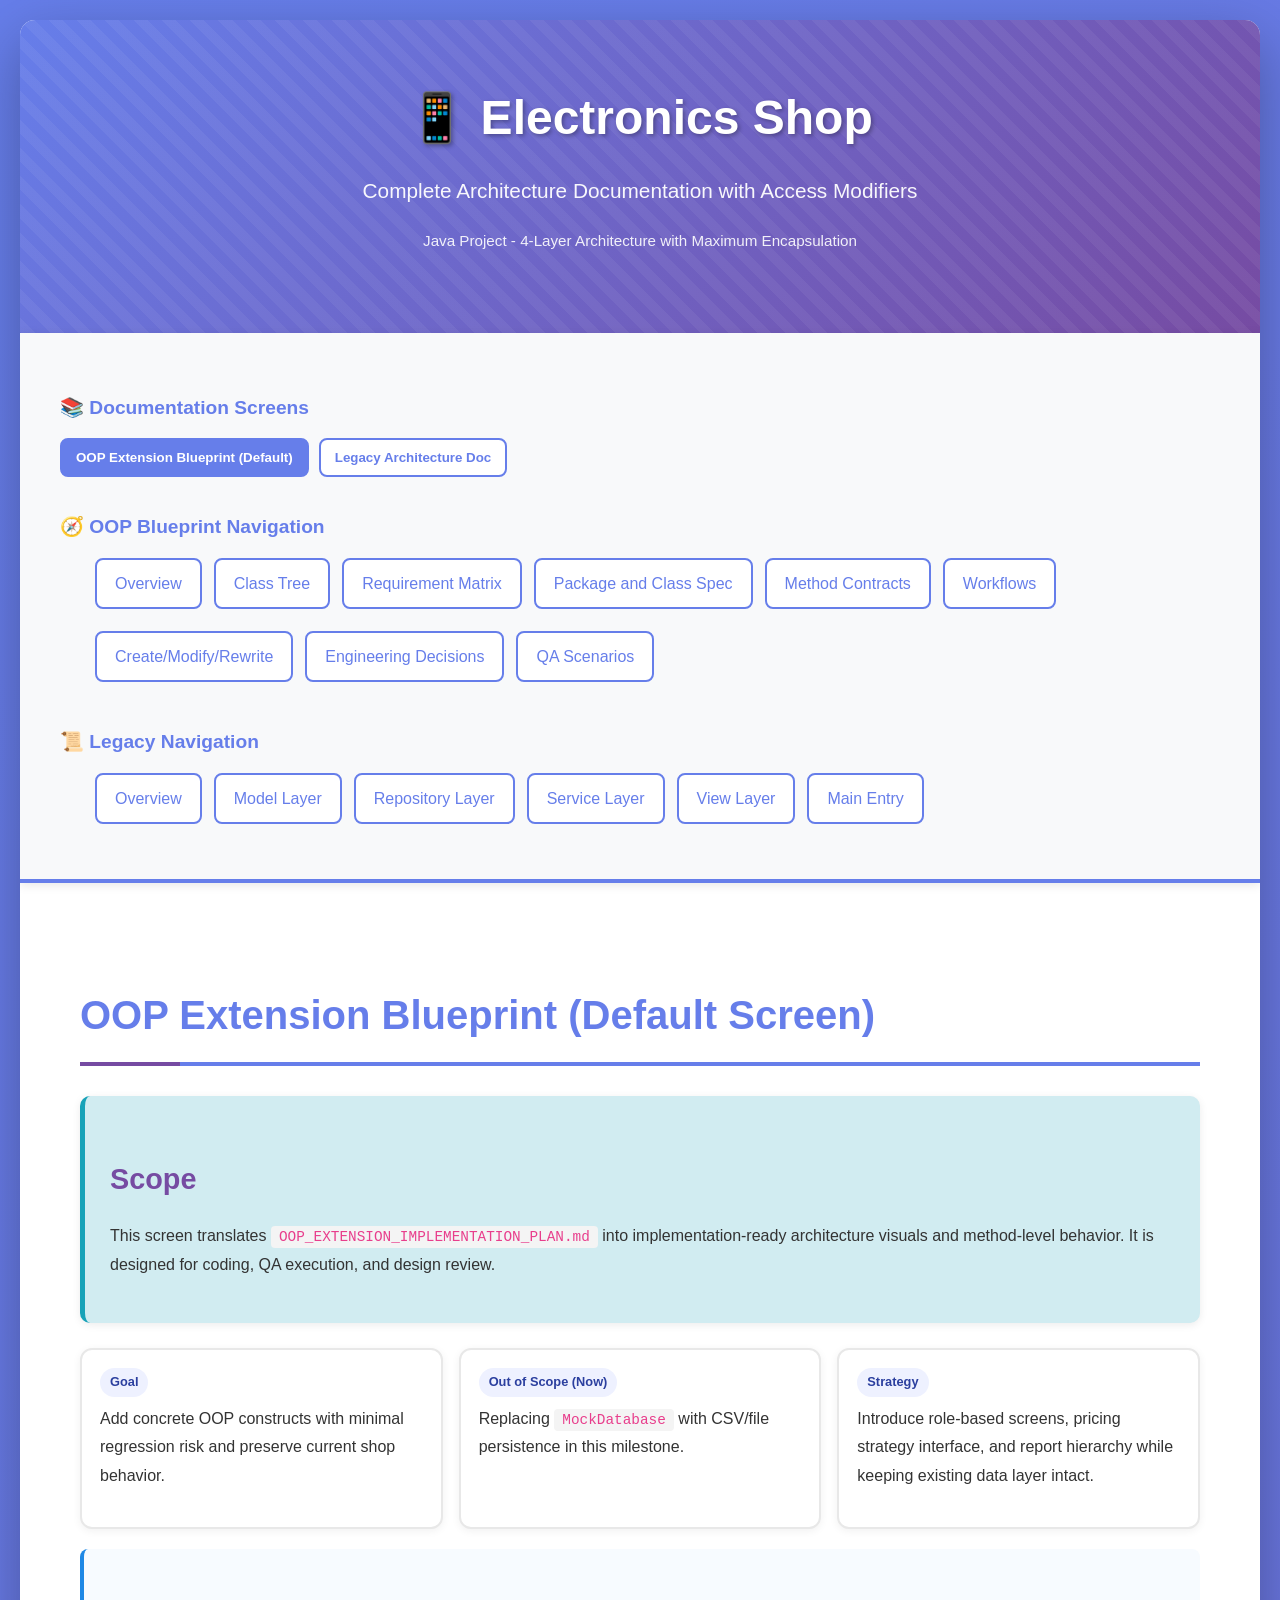
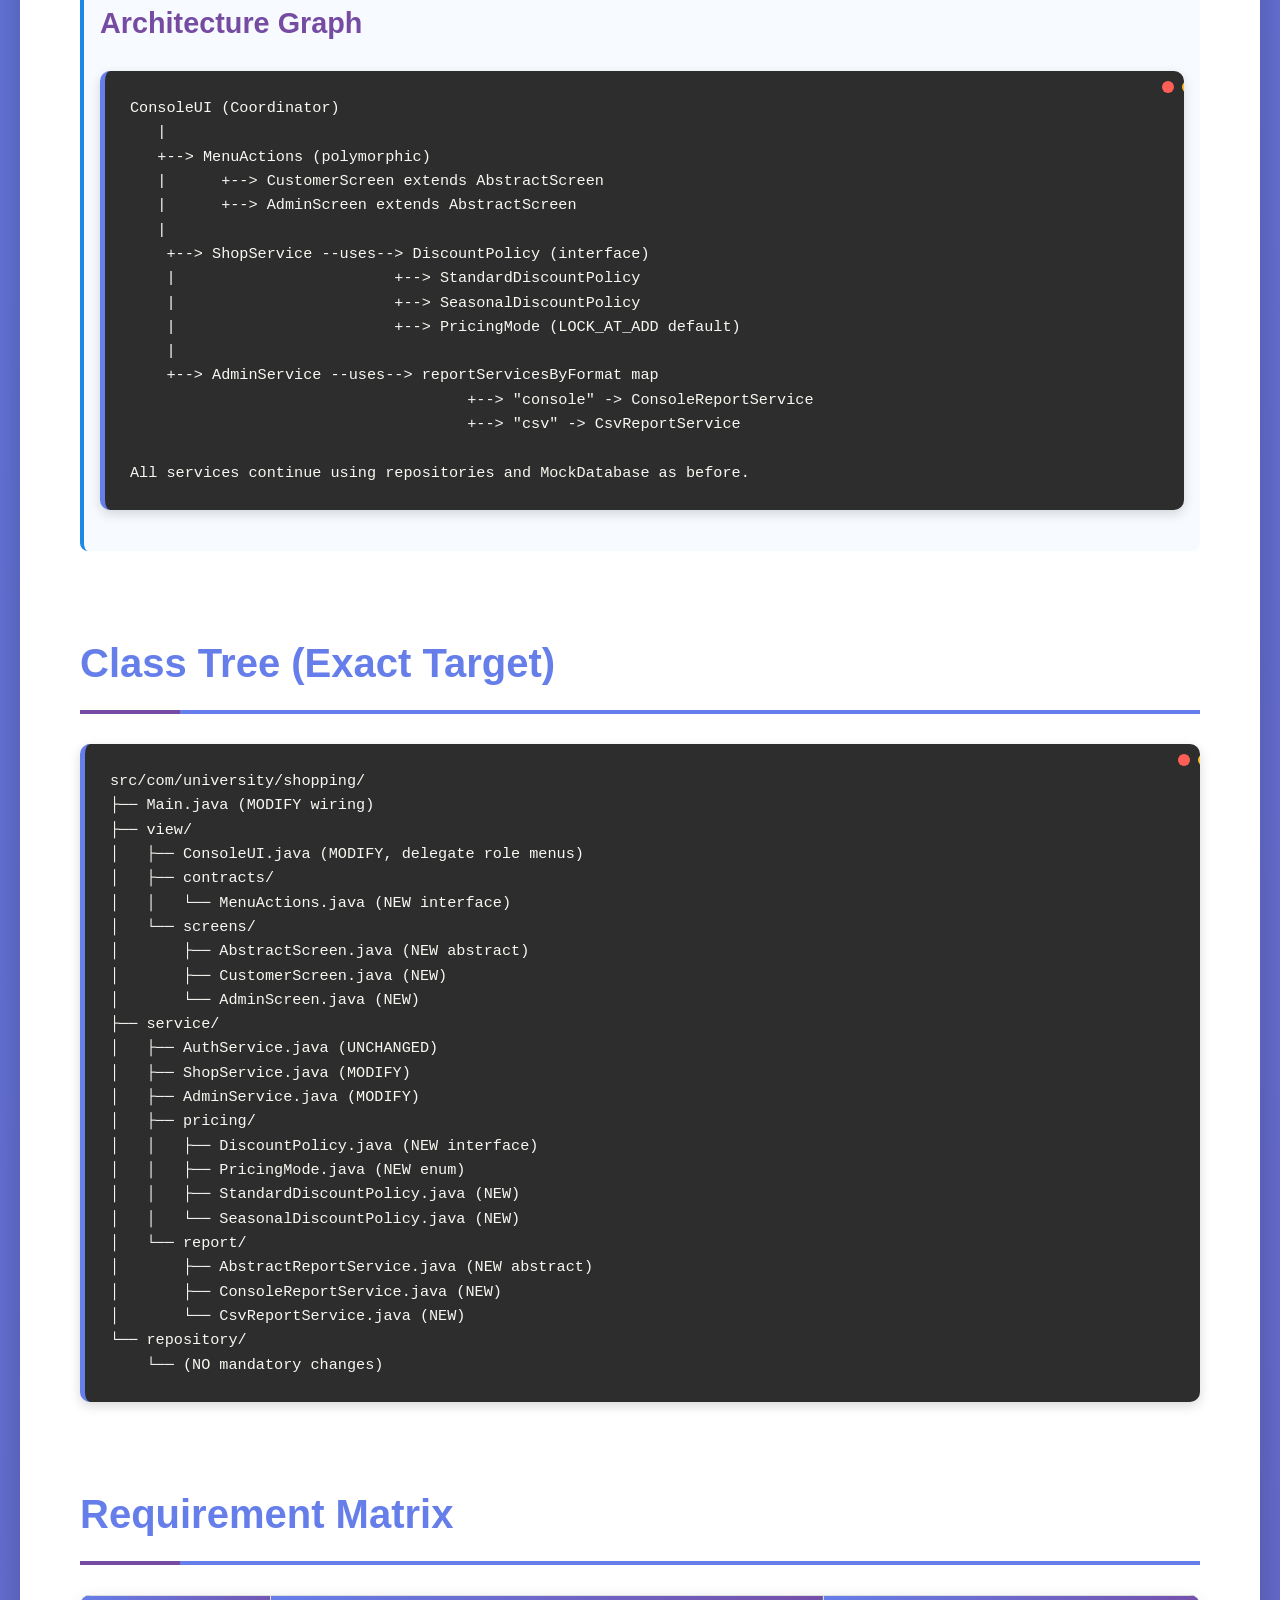
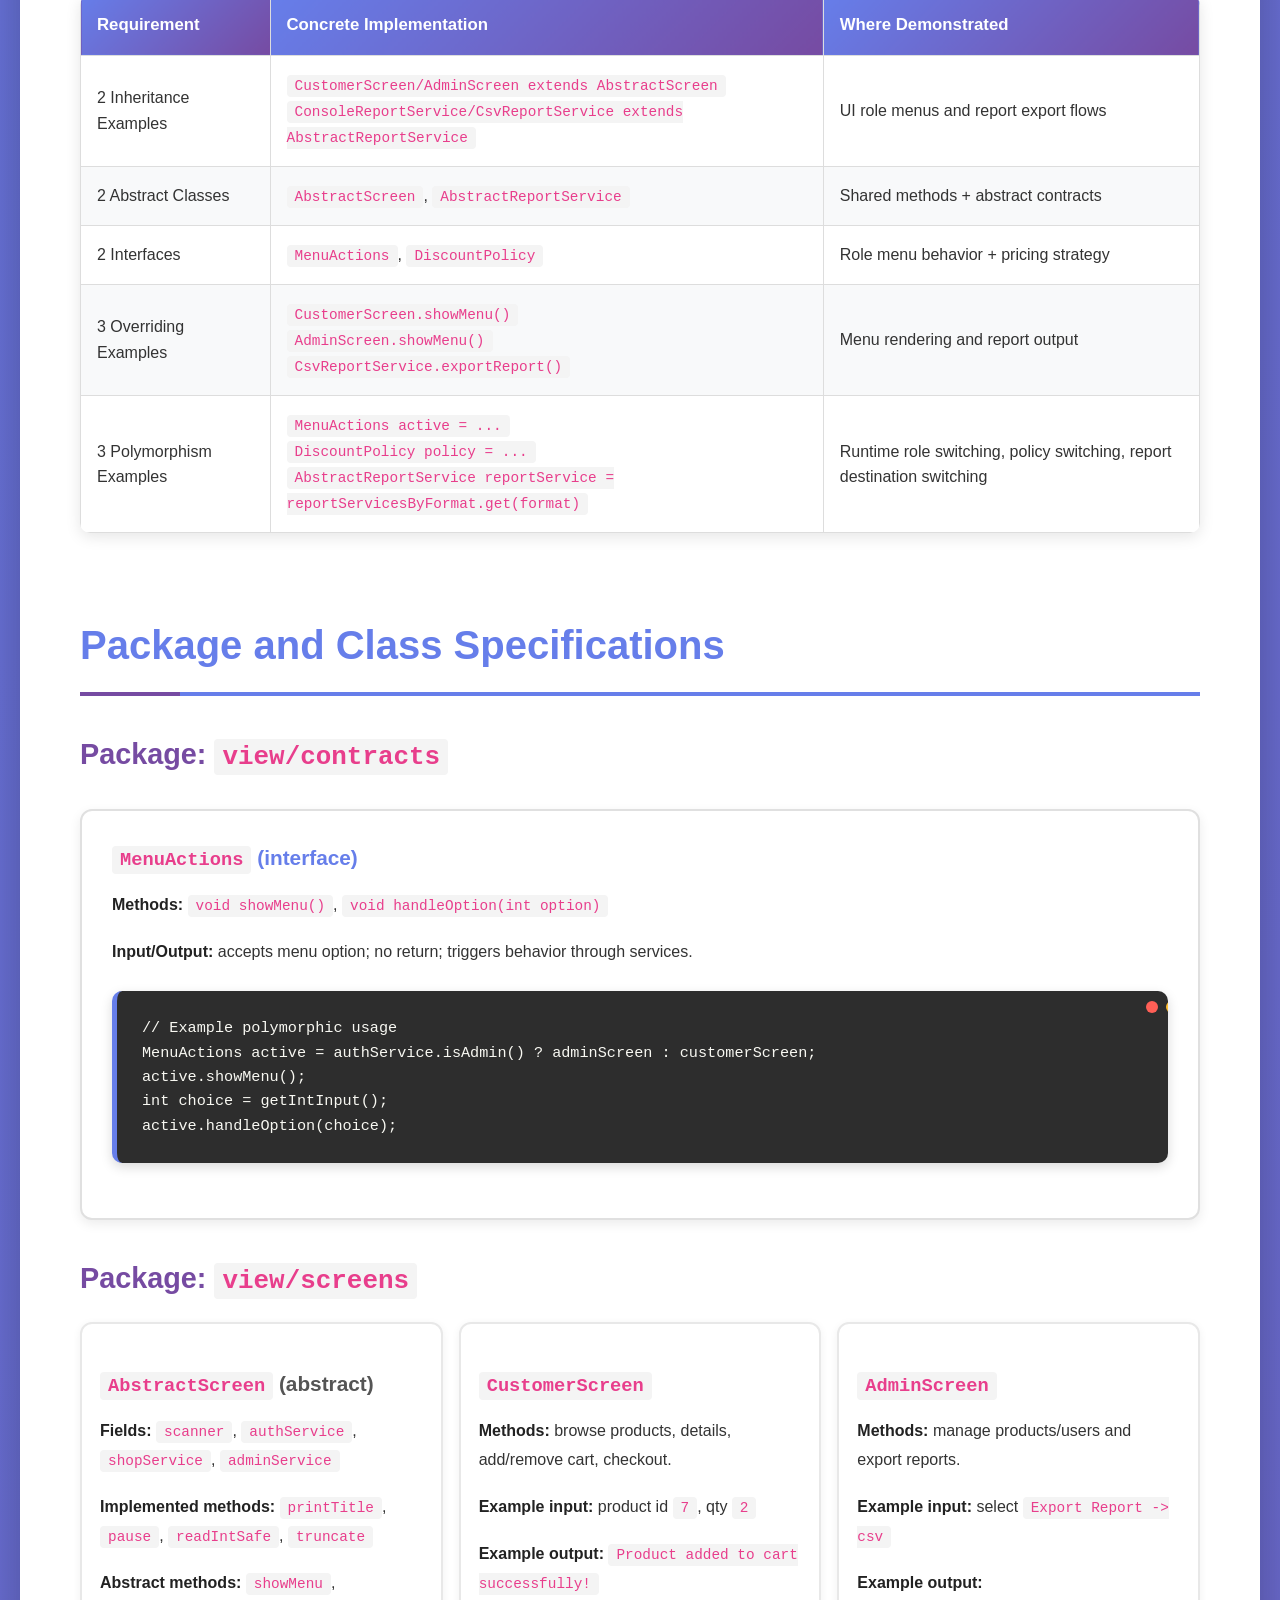
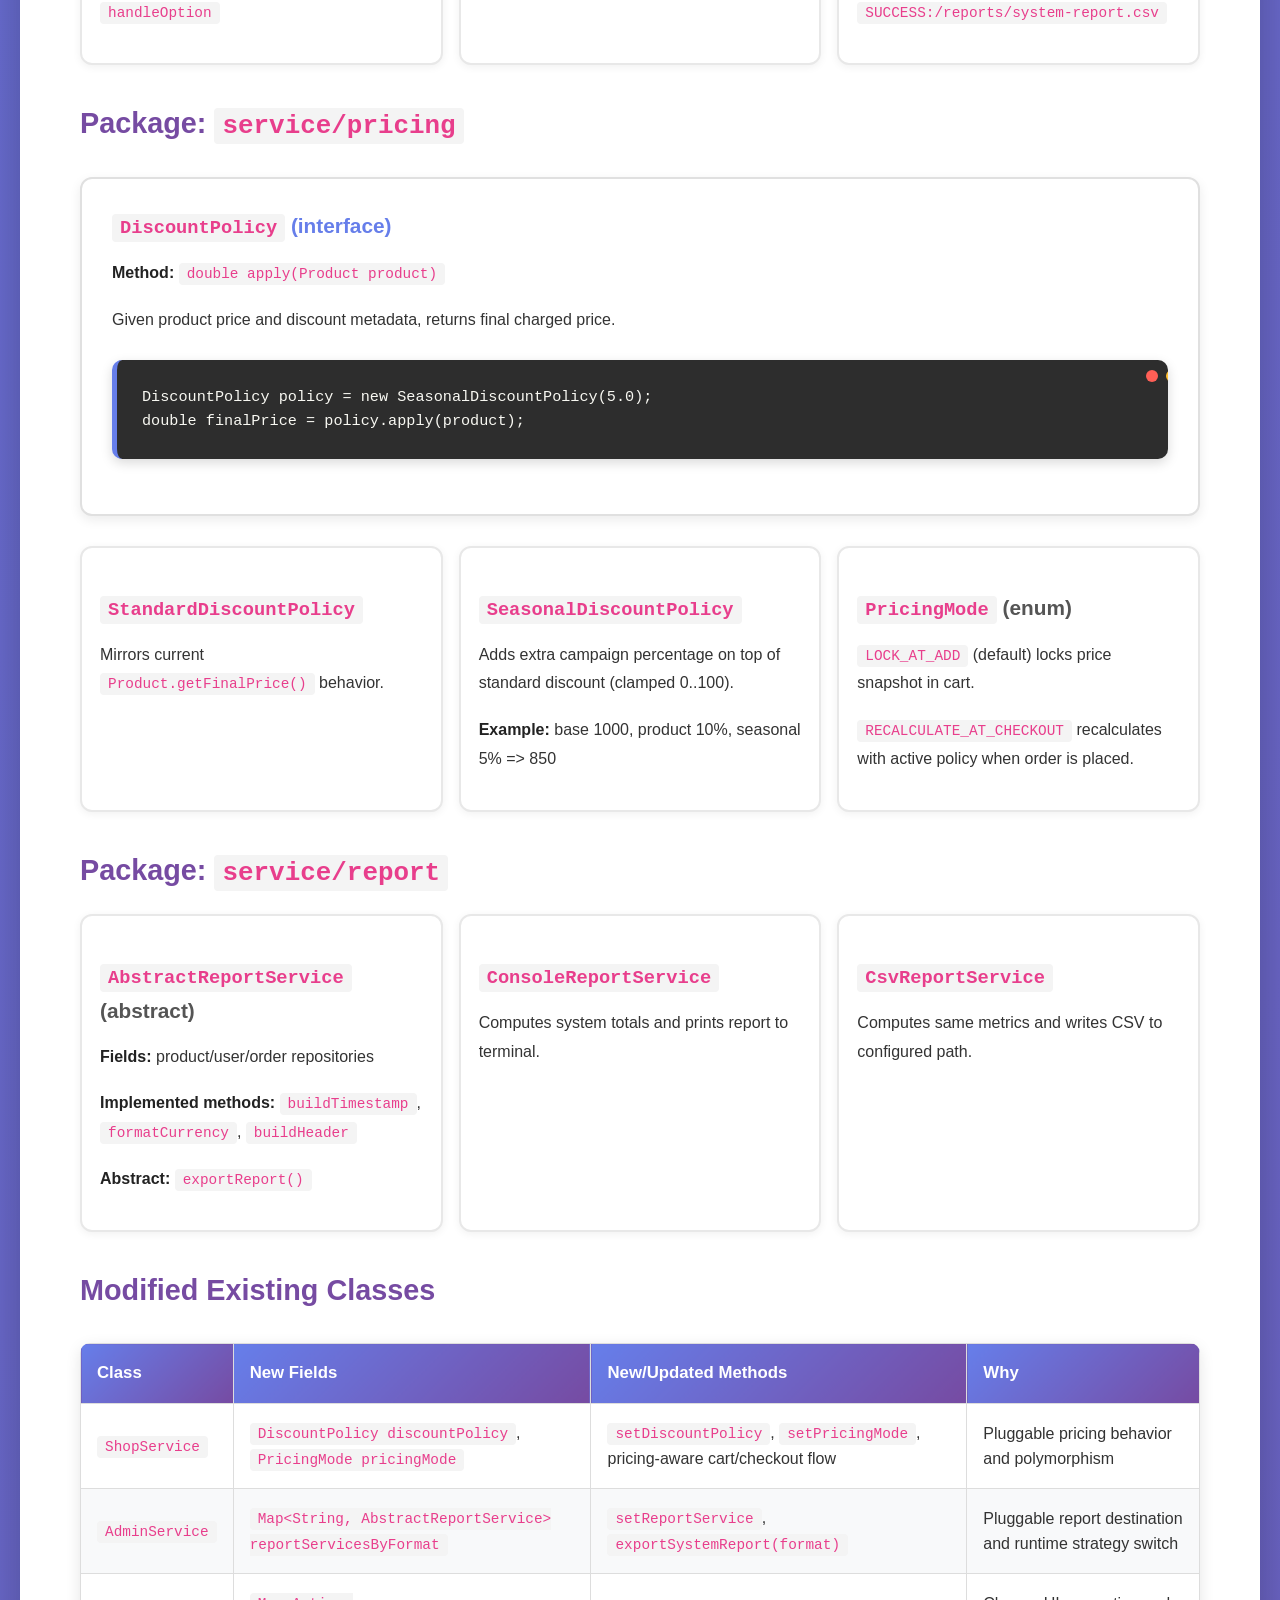
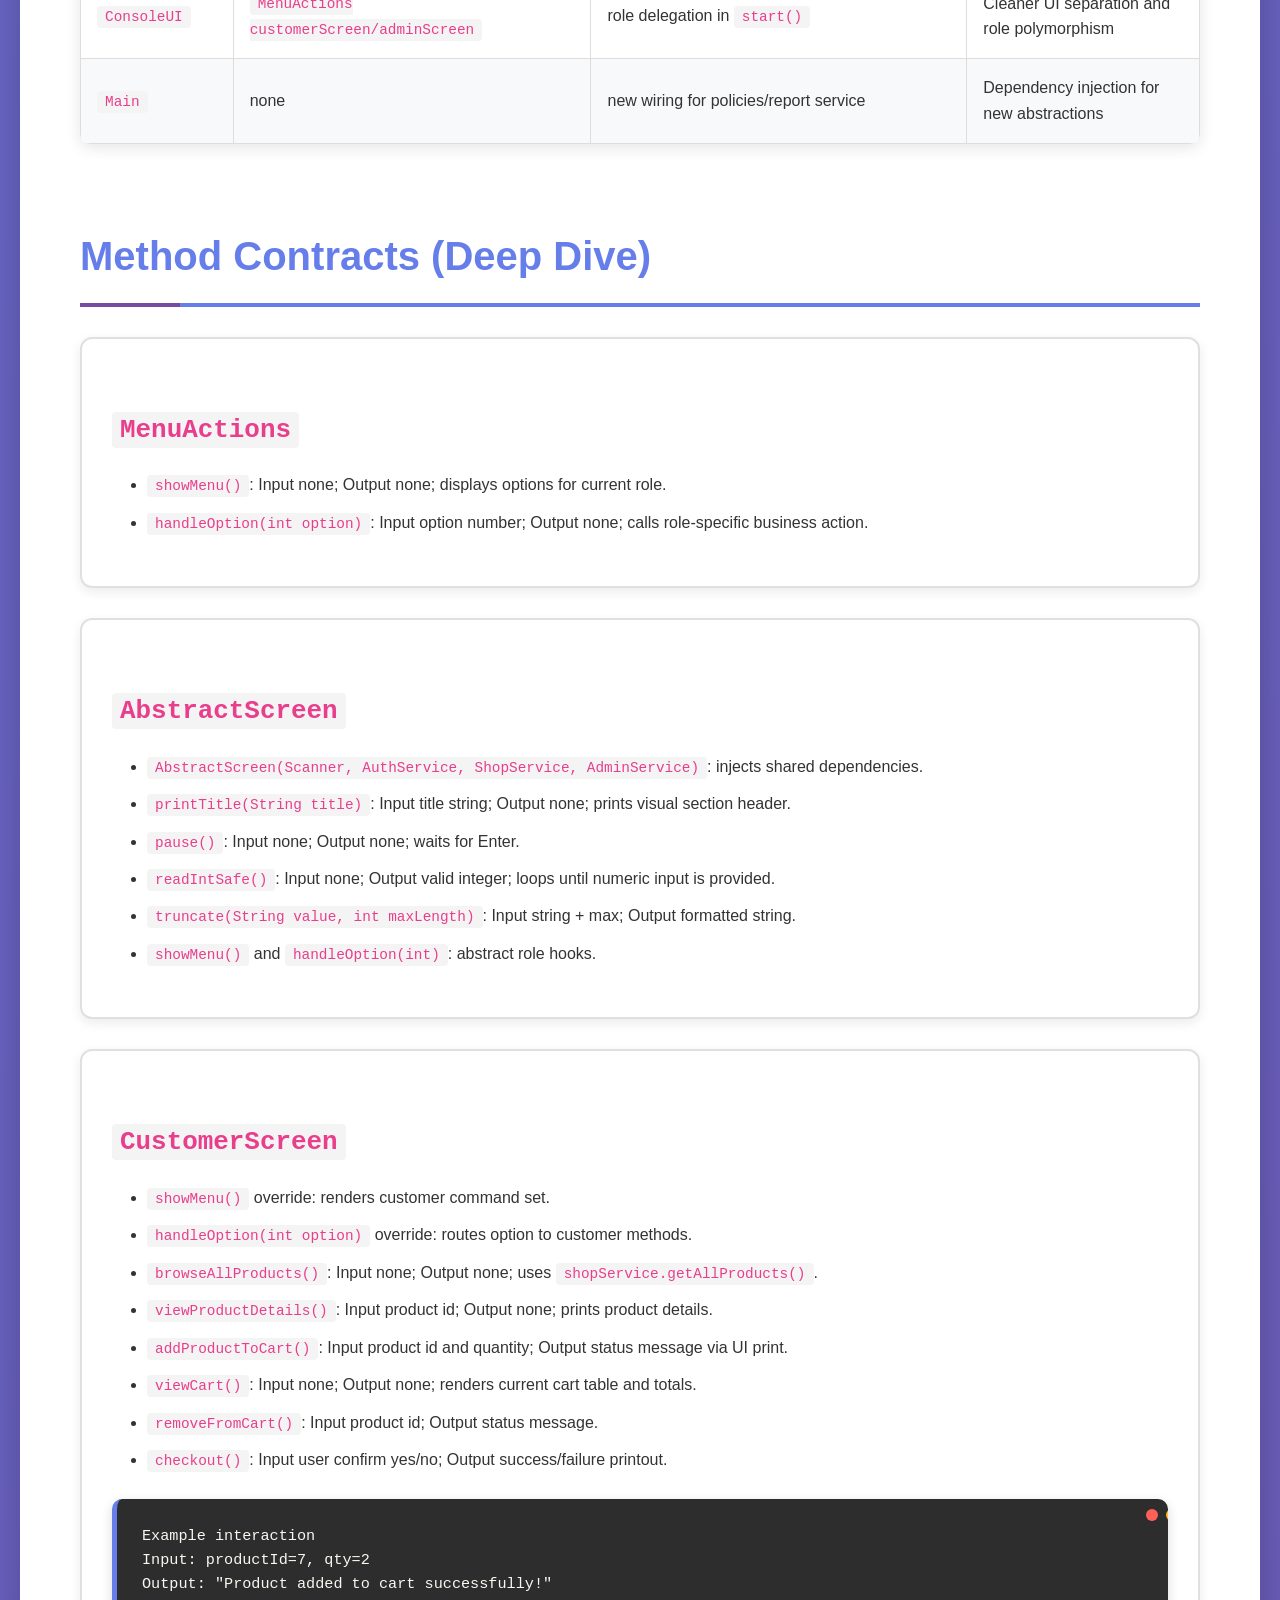
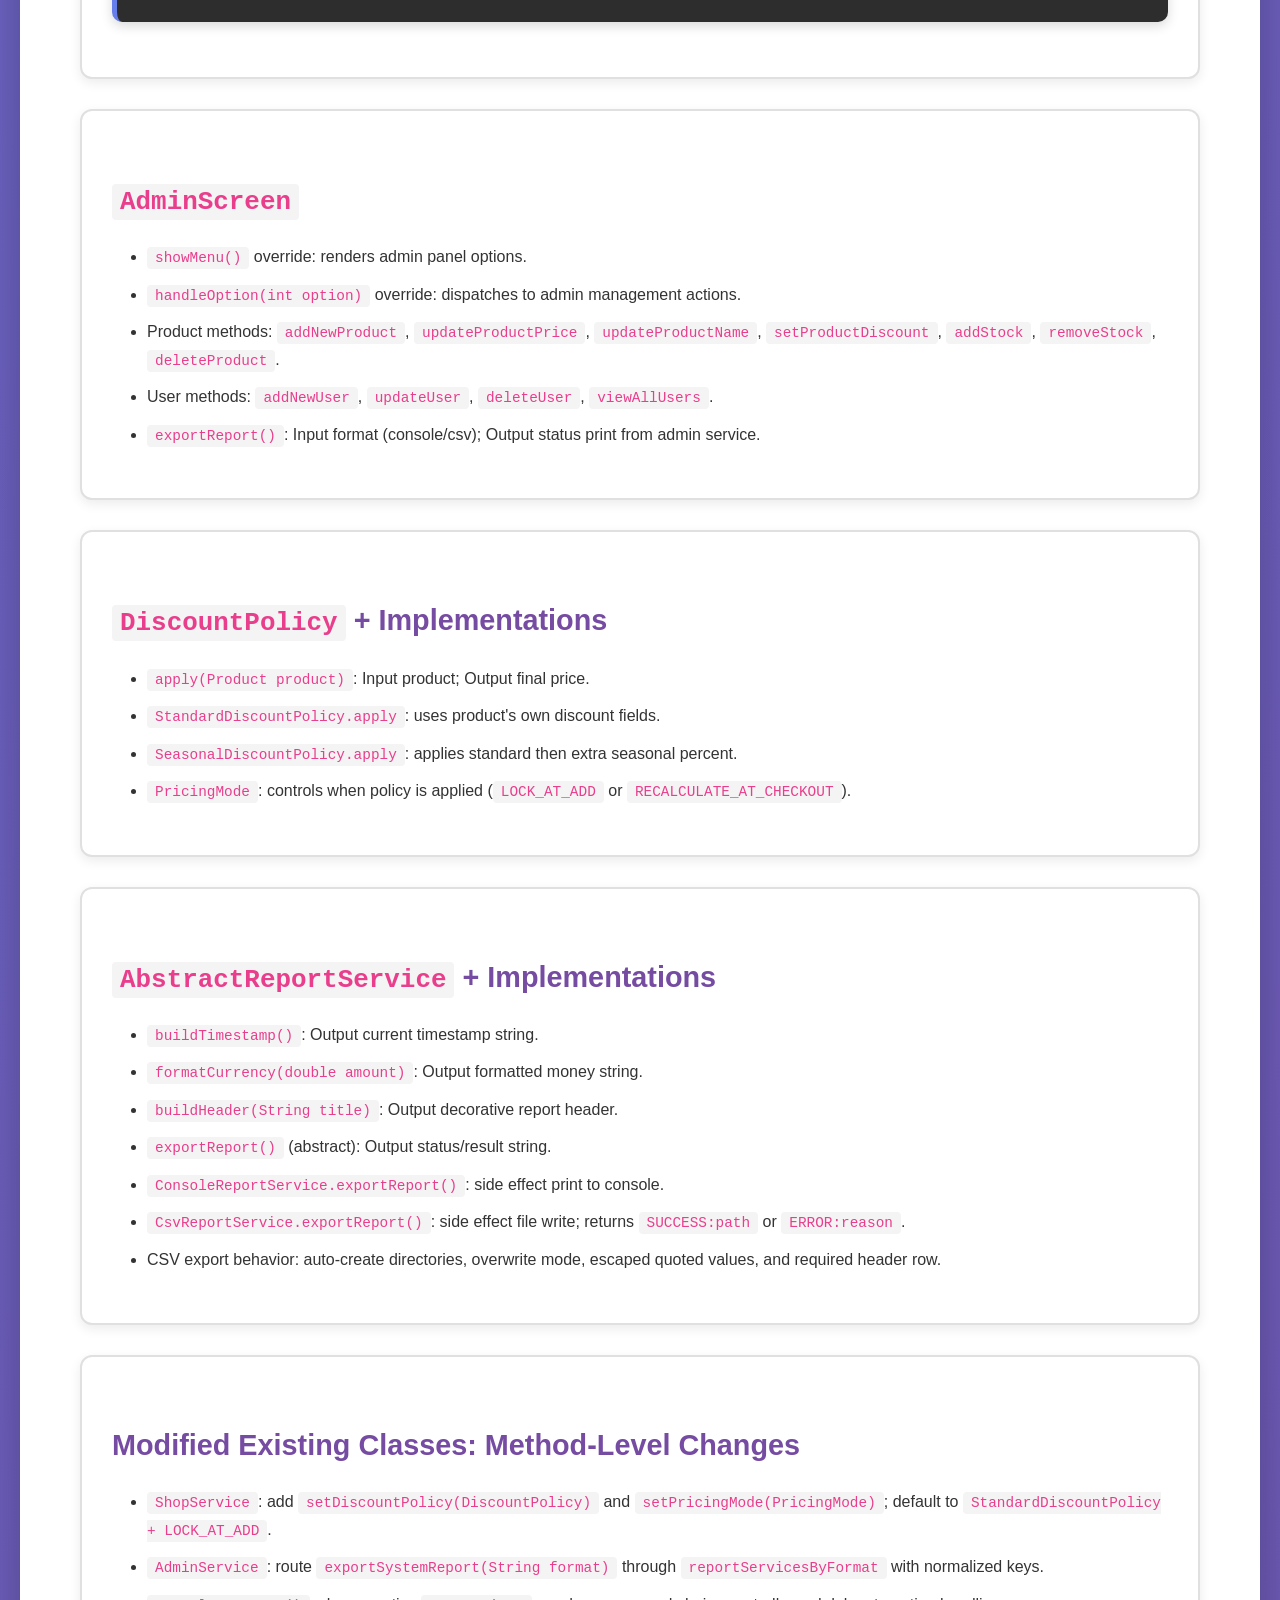
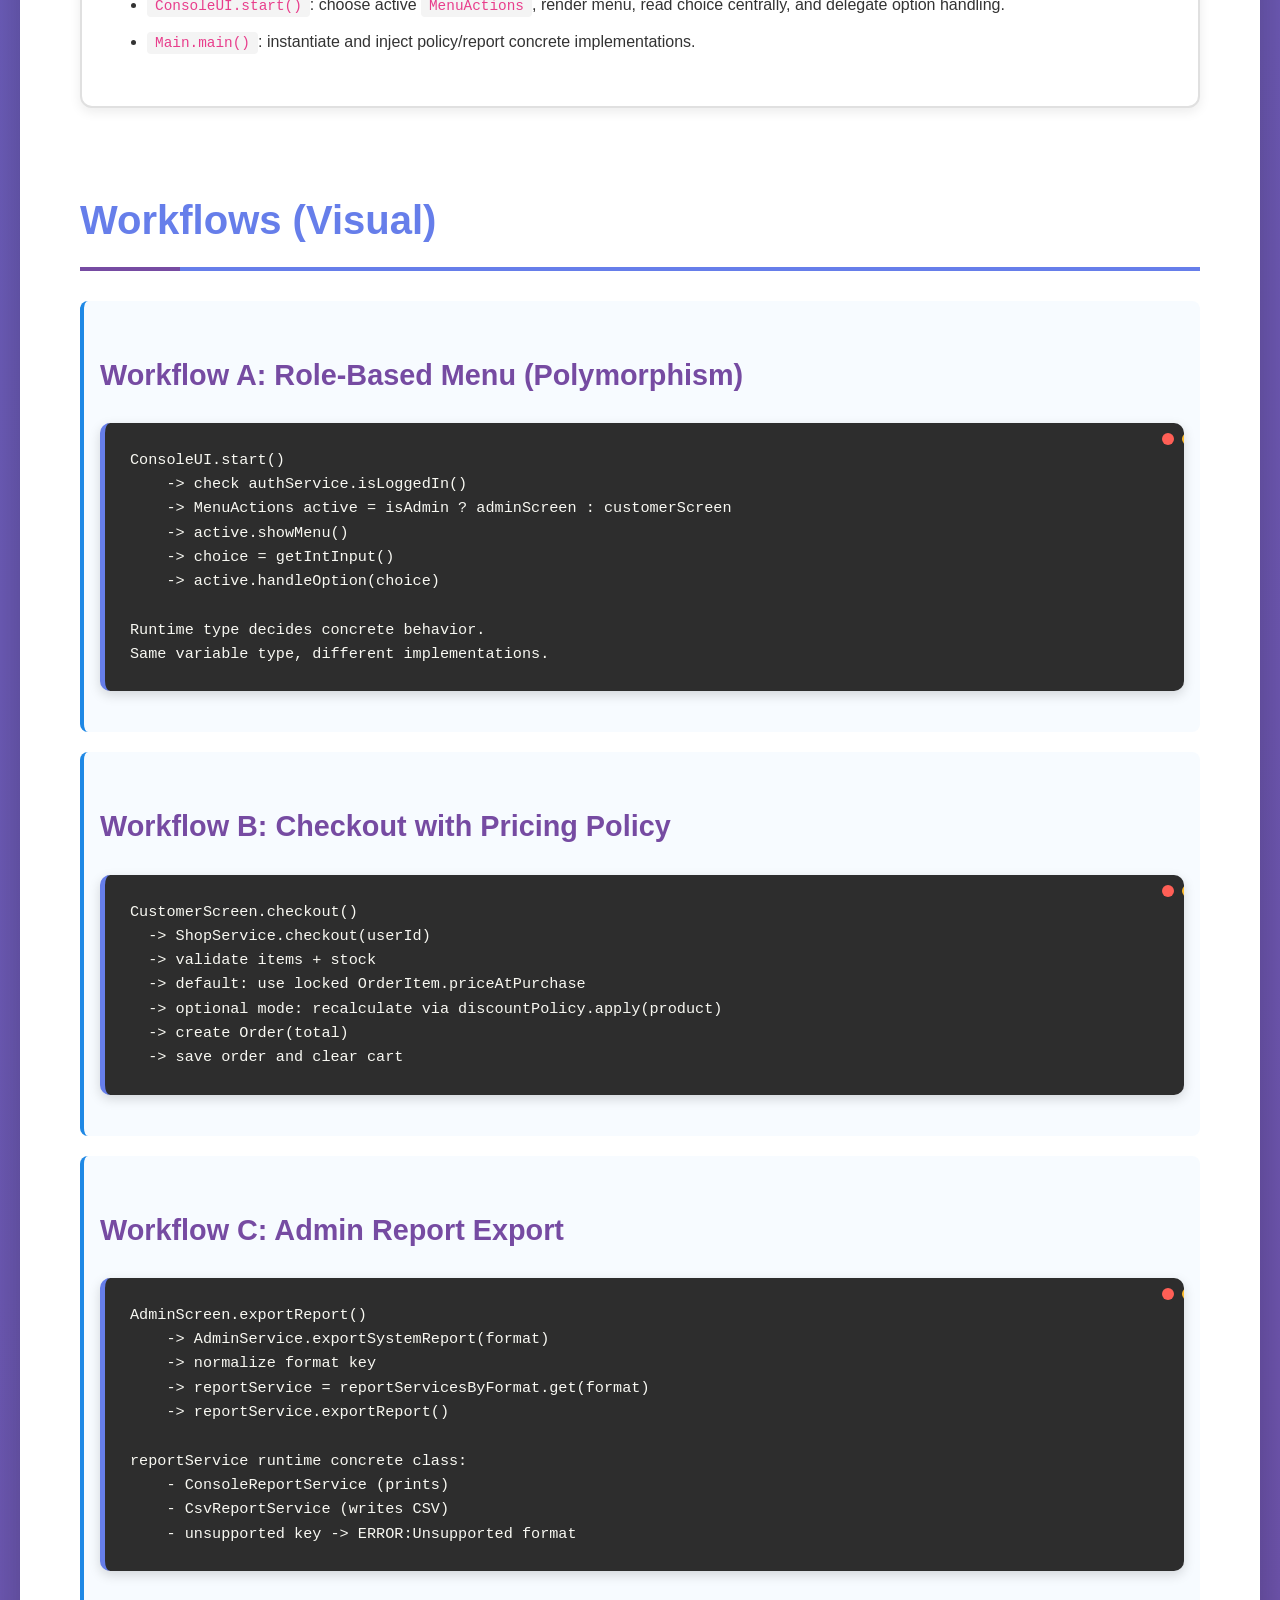
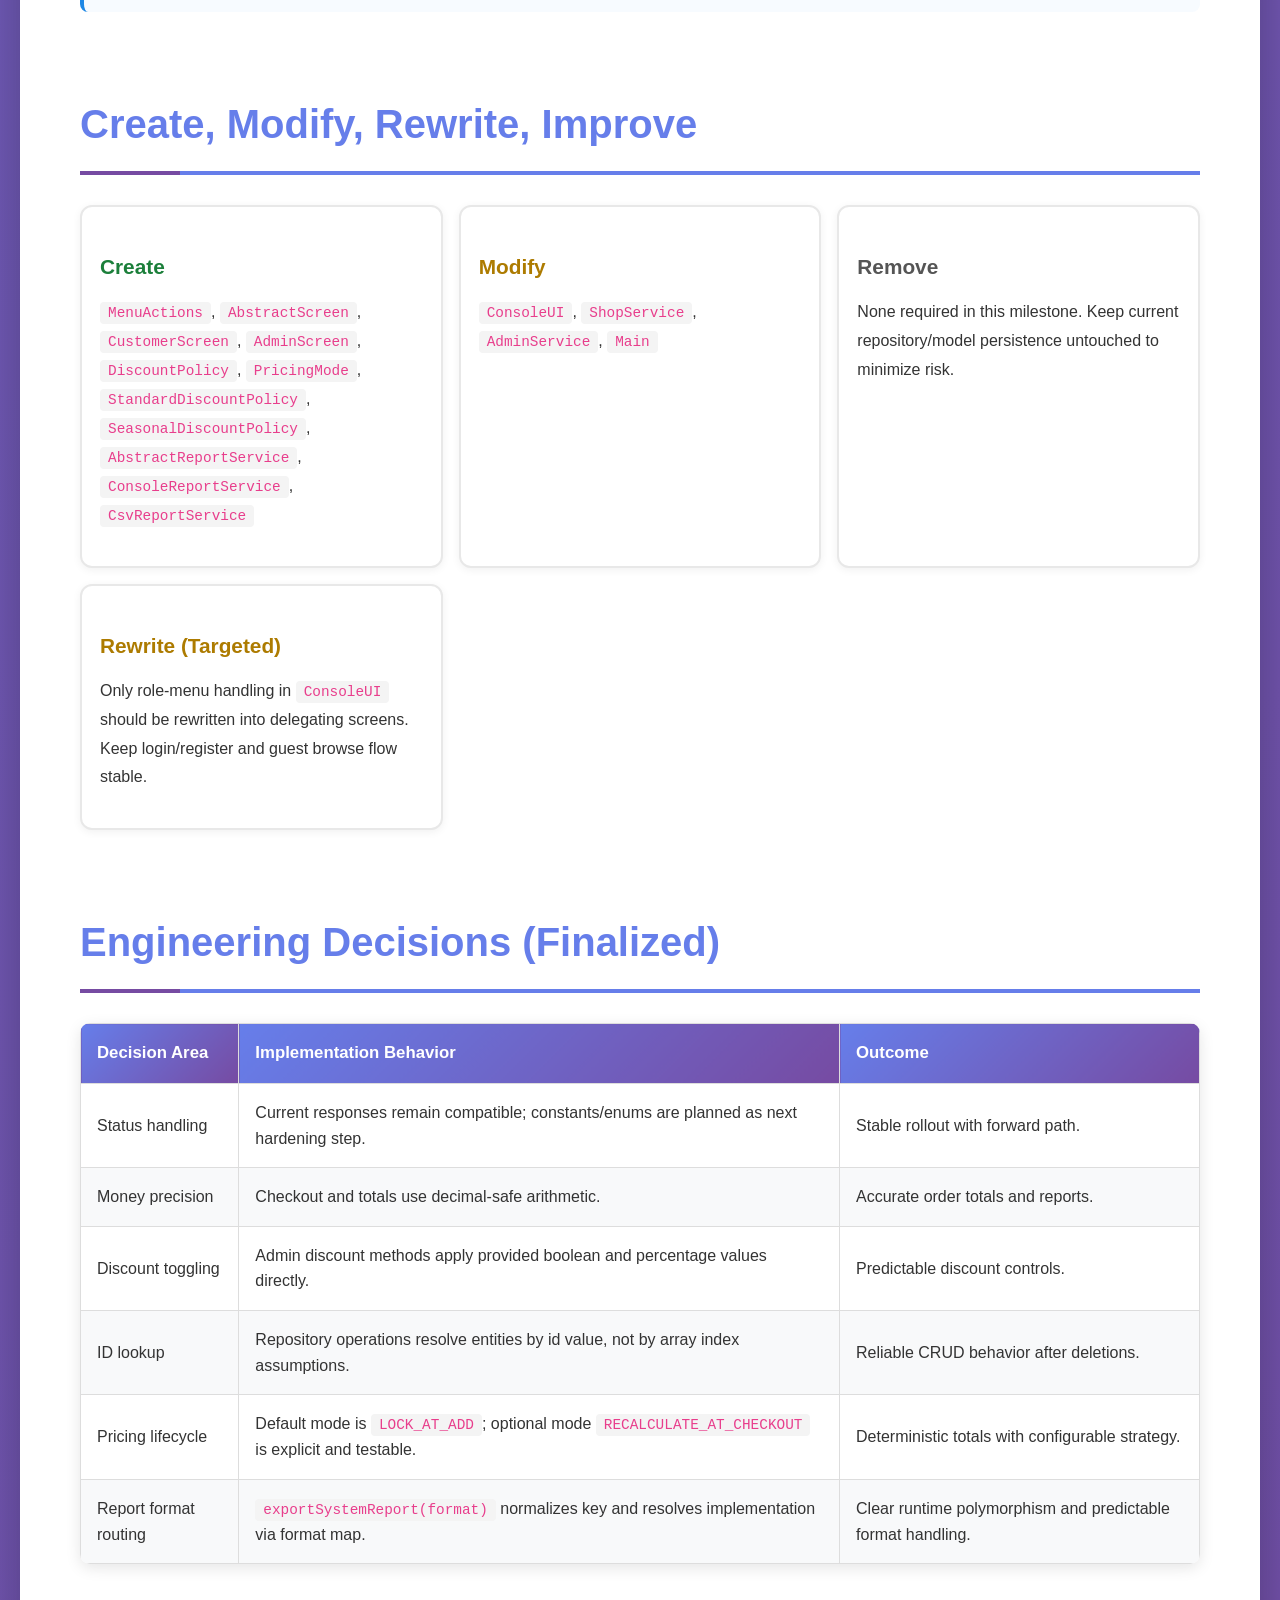
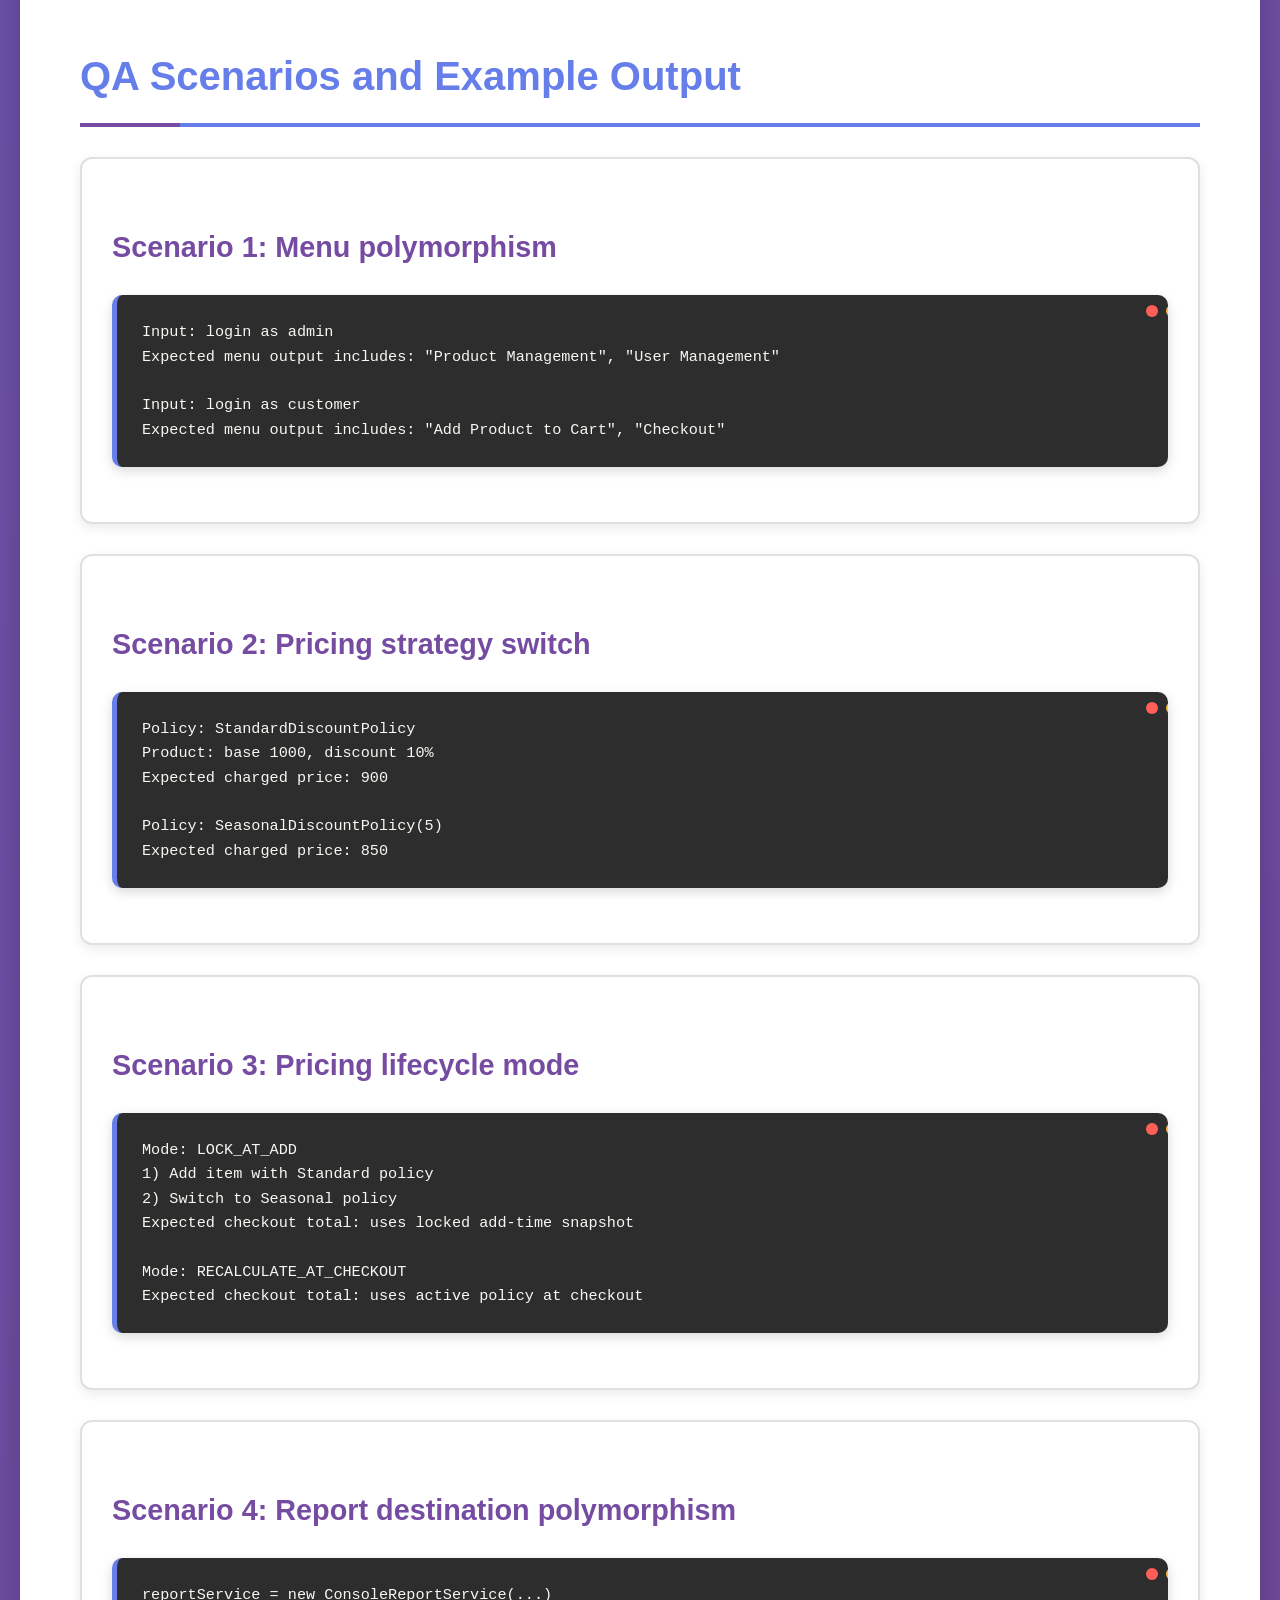
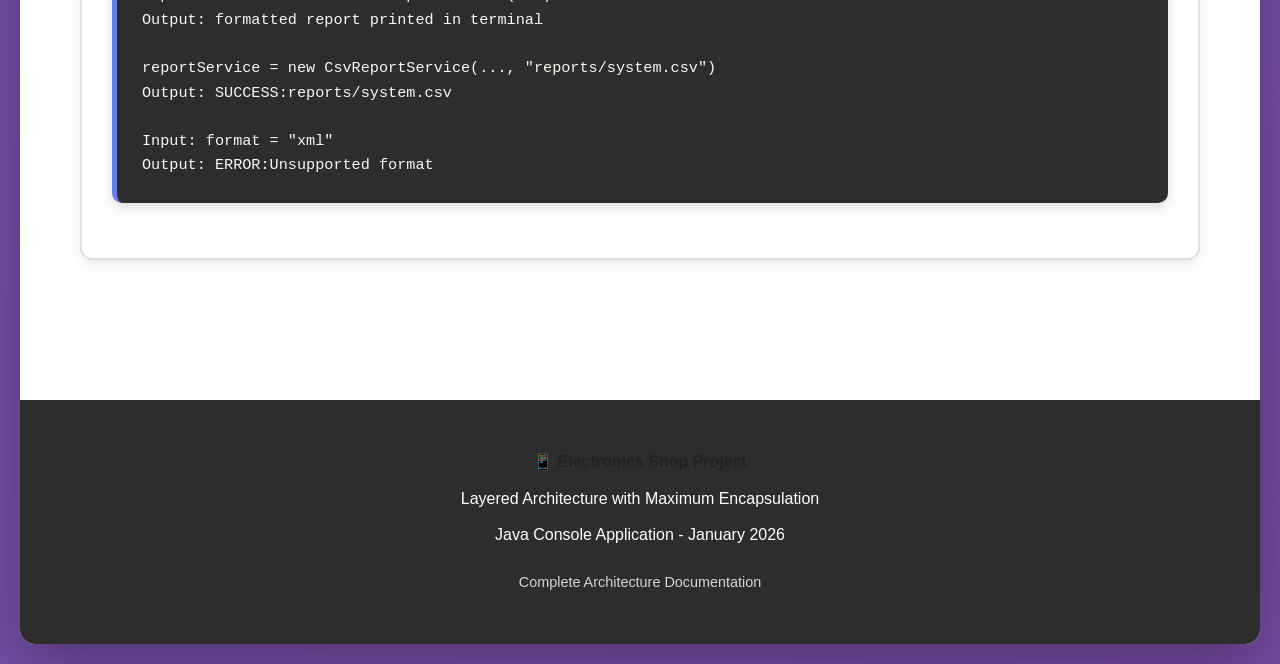
==== commit 5f0d7a79: "a" ====
--- a/index.html
+++ b/index.html
@@ -572,7 +572,7 @@
                 <li><a href="#oop-method-contracts" data-screen="oop">Method Contracts</a></li>
                 <li><a href="#oop-workflows" data-screen="oop">Workflows</a></li>
                 <li><a href="#oop-changes" data-screen="oop">Create/Modify/Rewrite</a></li>
-                <li><a href="#oop-audit" data-screen="oop">Consistency Audit</a></li>
+                <li><a href="#oop-audit" data-screen="oop">Engineering Decisions</a></li>
                 <li><a href="#oop-qa" data-screen="oop">QA Scenarios</a></li>
             </ul>
 
@@ -619,13 +619,14 @@
    |      +--> CustomerScreen extends AbstractScreen
    |      +--> AdminScreen extends AbstractScreen
    |
-   +--> ShopService --uses--> DiscountPolicy (interface)
-   |                        +--> StandardDiscountPolicy
-   |                        +--> SeasonalDiscountPolicy
-   |
-   +--> AdminService --uses--> AbstractReportService
-                            +--> ConsoleReportService
-                            +--> CsvReportService
+    +--> ShopService --uses--> DiscountPolicy (interface)
+    |                        +--> StandardDiscountPolicy
+    |                        +--> SeasonalDiscountPolicy
+    |                        +--> PricingMode (LOCK_AT_ADD default)
+    |
+    +--> AdminService --uses--> reportServicesByFormat map
+                                     +--> "console" -> ConsoleReportService
+                                     +--> "csv" -> CsvReportService
 
 All services continue using repositories and MockDatabase as before.</code></pre>
                     </div>
@@ -649,6 +650,7 @@
 │   ├── AdminService.java (MODIFY)
 │   ├── pricing/
 │   │   ├── DiscountPolicy.java (NEW interface)
+│   │   ├── PricingMode.java (NEW enum)
 │   │   ├── StandardDiscountPolicy.java (NEW)
 │   │   └── SeasonalDiscountPolicy.java (NEW)
 │   └── report/
@@ -692,7 +694,7 @@
                             </tr>
                             <tr>
                                 <td>3 Polymorphism Examples</td>
-                                <td><code>MenuActions active = ...</code><br><code>DiscountPolicy policy = ...</code><br><code>AbstractReportService reportService = ...</code></td>
+                                <td><code>MenuActions active = ...</code><br><code>DiscountPolicy policy = ...</code><br><code>AbstractReportService reportService = reportServicesByFormat.get(format)</code></td>
                                 <td>Runtime role switching, policy switching, report destination switching</td>
                             </tr>
                         </tbody>
@@ -710,6 +712,7 @@
                         <pre><code>// Example polymorphic usage
 MenuActions active = authService.isAdmin() ? adminScreen : customerScreen;
 active.showMenu();
+int choice = getIntInput();
 active.handleOption(choice);</code></pre>
                     </div>
 
@@ -753,6 +756,11 @@
                             <p>Adds extra campaign percentage on top of standard discount (clamped 0..100).</p>
                             <p><strong>Example:</strong> base 1000, product 10%, seasonal 5% => 850</p>
                         </div>
+                        <div class="blueprint-card">
+                            <h4><code>PricingMode</code> (enum)</h4>
+                            <p><code>LOCK_AT_ADD</code> (default) locks price snapshot in cart.</p>
+                            <p><code>RECALCULATE_AT_CHECKOUT</code> recalculates with active policy when order is placed.</p>
+                        </div>
                     </div>
 
                     <h3>Package: <code>service/report</code></h3>
@@ -786,14 +794,14 @@
                         <tbody>
                             <tr>
                                 <td><code>ShopService</code></td>
-                                <td><code>DiscountPolicy discountPolicy</code></td>
-                                <td><code>setDiscountPolicy</code>, policy-aware cart/checkout pricing</td>
+                                <td><code>DiscountPolicy discountPolicy</code>, <code>PricingMode pricingMode</code></td>
+                                <td><code>setDiscountPolicy</code>, <code>setPricingMode</code>, pricing-aware cart/checkout flow</td>
                                 <td>Pluggable pricing behavior and polymorphism</td>
                             </tr>
                             <tr>
                                 <td><code>AdminService</code></td>
-                                <td><code>AbstractReportService reportService</code></td>
-                                <td><code>setReportService</code>, <code>exportSystemReport</code></td>
+                                <td><code>Map&lt;String, AbstractReportService&gt; reportServicesByFormat</code></td>
+                                <td><code>setReportService</code>, <code>exportSystemReport(format)</code></td>
                                 <td>Pluggable report destination and runtime strategy switch</td>
                             </tr>
                             <tr>
@@ -868,6 +876,7 @@
                             <li><code>apply(Product product)</code>: Input product; Output final price.</li>
                             <li><code>StandardDiscountPolicy.apply</code>: uses product's own discount fields.</li>
                             <li><code>SeasonalDiscountPolicy.apply</code>: applies standard then extra seasonal percent.</li>
+                            <li><code>PricingMode</code>: controls when policy is applied (<code>LOCK_AT_ADD</code> or <code>RECALCULATE_AT_CHECKOUT</code>).</li>
                         </ul>
                     </div>
 
@@ -880,15 +889,16 @@
                             <li><code>exportReport()</code> (abstract): Output status/result string.</li>
                             <li><code>ConsoleReportService.exportReport()</code>: side effect print to console.</li>
                             <li><code>CsvReportService.exportReport()</code>: side effect file write; returns <code>SUCCESS:path</code> or <code>ERROR:reason</code>.</li>
+                            <li>CSV export behavior: auto-create directories, overwrite mode, escaped quoted values, and required header row.</li>
                         </ul>
                     </div>
 
                     <div class="method-card">
                         <h3>Modified Existing Classes: Method-Level Changes</h3>
                         <ul>
-                            <li><code>ShopService</code>: add <code>setDiscountPolicy(DiscountPolicy)</code>; ensure add/checkout pricing uses policy path.</li>
-                            <li><code>AdminService</code>: add <code>setReportService(AbstractReportService)</code>, <code>exportSystemReport(String format)</code>.</li>
-                            <li><code>ConsoleUI.start()</code>: choose active <code>MenuActions</code> implementation and delegate calls.</li>
+                            <li><code>ShopService</code>: add <code>setDiscountPolicy(DiscountPolicy)</code> and <code>setPricingMode(PricingMode)</code>; default to <code>StandardDiscountPolicy + LOCK_AT_ADD</code>.</li>
+                            <li><code>AdminService</code>: route <code>exportSystemReport(String format)</code> through <code>reportServicesByFormat</code> with normalized keys.</li>
+                            <li><code>ConsoleUI.start()</code>: choose active <code>MenuActions</code>, render menu, read choice centrally, and delegate option handling.</li>
                             <li><code>Main.main()</code>: instantiate and inject policy/report concrete implementations.</li>
                         </ul>
                     </div>
@@ -899,11 +909,12 @@
 
                     <div class="flow">
                         <h3>Workflow A: Role-Based Menu (Polymorphism)</h3>
-                        <pre><code>ConsoleUI.start()
-  -> check authService.isLoggedIn()
-  -> MenuActions active = isAdmin ? adminScreen : customerScreen
-  -> active.showMenu()
-  -> active.handleOption(choice)
+                                                <pre><code>ConsoleUI.start()
+    -> check authService.isLoggedIn()
+    -> MenuActions active = isAdmin ? adminScreen : customerScreen
+    -> active.showMenu()
+    -> choice = getIntInput()
+    -> active.handleOption(choice)
 
 Runtime type decides concrete behavior.
 Same variable type, different implementations.</code></pre>
@@ -914,20 +925,24 @@
                         <pre><code>CustomerScreen.checkout()
   -> ShopService.checkout(userId)
   -> validate items + stock
-  -> for each item: price = discountPolicy.apply(product)
+  -> default: use locked OrderItem.priceAtPurchase
+  -> optional mode: recalculate via discountPolicy.apply(product)
   -> create Order(total)
   -> save order and clear cart</code></pre>
                     </div>
 
                     <div class="flow">
                         <h3>Workflow C: Admin Report Export</h3>
-                        <pre><code>AdminScreen.exportReport()
-  -> AdminService.exportSystemReport(format)
-  -> reportService.exportReport()
+                                                <pre><code>AdminScreen.exportReport()
+    -> AdminService.exportSystemReport(format)
+    -> normalize format key
+    -> reportService = reportServicesByFormat.get(format)
+    -> reportService.exportReport()
 
 reportService runtime concrete class:
-  - ConsoleReportService (prints)
-  - CsvReportService (writes CSV)</code></pre>
+    - ConsoleReportService (prints)
+    - CsvReportService (writes CSV)
+    - unsupported key -> ERROR:Unsupported format</code></pre>
                     </div>
                 </section>
 
@@ -936,7 +951,7 @@
                     <div class="blueprint-grid">
                         <div class="blueprint-card">
                             <h4 class="status-good">Create</h4>
-                            <p><code>MenuActions</code>, <code>AbstractScreen</code>, <code>CustomerScreen</code>, <code>AdminScreen</code>, <code>DiscountPolicy</code>, <code>StandardDiscountPolicy</code>, <code>SeasonalDiscountPolicy</code>, <code>AbstractReportService</code>, <code>ConsoleReportService</code>, <code>CsvReportService</code></p>
+                            <p><code>MenuActions</code>, <code>AbstractScreen</code>, <code>CustomerScreen</code>, <code>AdminScreen</code>, <code>DiscountPolicy</code>, <code>PricingMode</code>, <code>StandardDiscountPolicy</code>, <code>SeasonalDiscountPolicy</code>, <code>AbstractReportService</code>, <code>ConsoleReportService</code>, <code>CsvReportService</code></p>
                         </div>
                         <div class="blueprint-card">
                             <h4 class="status-change">Modify</h4>
@@ -954,35 +969,45 @@
                 </section>
 
                 <section id="oop-audit">
-                    <h2>Consistency Audit Before Finalizing</h2>
+                    <h2>Engineering Decisions (Finalized)</h2>
                     <table>
                         <thead>
                             <tr>
-                                <th>Issue</th>
-                                <th>Current Effect</th>
-                                <th>Recommended Action During OOP Work</th>
+                                <th>Decision Area</th>
+                                <th>Implementation Behavior</th>
+                                <th>Outcome</th>
                             </tr>
                         </thead>
                         <tbody>
                             <tr>
-                                <td>String status coupling (e.g., typo <code>Successfull login</code>)</td>
-                                <td>Fragile UI condition checks</td>
-                                <td>Keep compatibility now; introduce constants/enums in next phase</td>
+                                <td>Status handling</td>
+                                <td>Current responses remain compatible; constants/enums are planned as next hardening step.</td>
+                                <td>Stable rollout with forward path.</td>
                             </tr>
                             <tr>
-                                <td><code>Cart.getTotalPrice()</code> casts values to int</td>
-                                <td>Incorrect money calculations</td>
-                                <td>Fix in same PR (high-value bug fix)</td>
+                                <td>Money precision</td>
+                                <td>Checkout and totals use decimal-safe arithmetic.</td>
+                                <td>Accurate order totals and reports.</td>
                             </tr>
                             <tr>
-                                <td><code>AdminService.setProductDiscount(...)</code> ignores boolean input</td>
-                                <td>Cannot disable discount through method</td>
-                                <td>Use input parameter directly</td>
+                                <td>Discount toggling</td>
+                                <td>Admin discount methods apply provided boolean and percentage values directly.</td>
+                                <td>Predictable discount controls.</td>
                             </tr>
                             <tr>
-                                <td>Some repository id checks assume index alignment</td>
-                                <td>Potential false negatives after deletions</td>
-                                <td>Search by id value in loops, not by index range assumptions</td>
+                                <td>ID lookup</td>
+                                <td>Repository operations resolve entities by id value, not by array index assumptions.</td>
+                                <td>Reliable CRUD behavior after deletions.</td>
+                            </tr>
+                            <tr>
+                                <td>Pricing lifecycle</td>
+                                <td>Default mode is <code>LOCK_AT_ADD</code>; optional mode <code>RECALCULATE_AT_CHECKOUT</code> is explicit and testable.</td>
+                                <td>Deterministic totals with configurable strategy.</td>
+                            </tr>
+                            <tr>
+                                <td>Report format routing</td>
+                                <td><code>exportSystemReport(format)</code> normalizes key and resolves implementation via format map.</td>
+                                <td>Clear runtime polymorphism and predictable format handling.</td>
                             </tr>
                         </tbody>
                     </table>
@@ -1010,12 +1035,26 @@
                     </div>
 
                     <div class="method-card">
-                        <h3>Scenario 3: Report destination polymorphism</h3>
+                        <h3>Scenario 3: Pricing lifecycle mode</h3>
+                        <pre><code>Mode: LOCK_AT_ADD
+1) Add item with Standard policy
+2) Switch to Seasonal policy
+Expected checkout total: uses locked add-time snapshot
+
+Mode: RECALCULATE_AT_CHECKOUT
+Expected checkout total: uses active policy at checkout</code></pre>
+                    </div>
+
+                    <div class="method-card">
+                        <h3>Scenario 4: Report destination polymorphism</h3>
                         <pre><code>reportService = new ConsoleReportService(...)
 Output: formatted report printed in terminal
 
 reportService = new CsvReportService(..., "reports/system.csv")
-Output: SUCCESS:reports/system.csv</code></pre>
+Output: SUCCESS:reports/system.csv
+
+Input: format = "xml"
+Output: ERROR:Unsupported format</code></pre>
                     </div>
                 </section>
             </div>
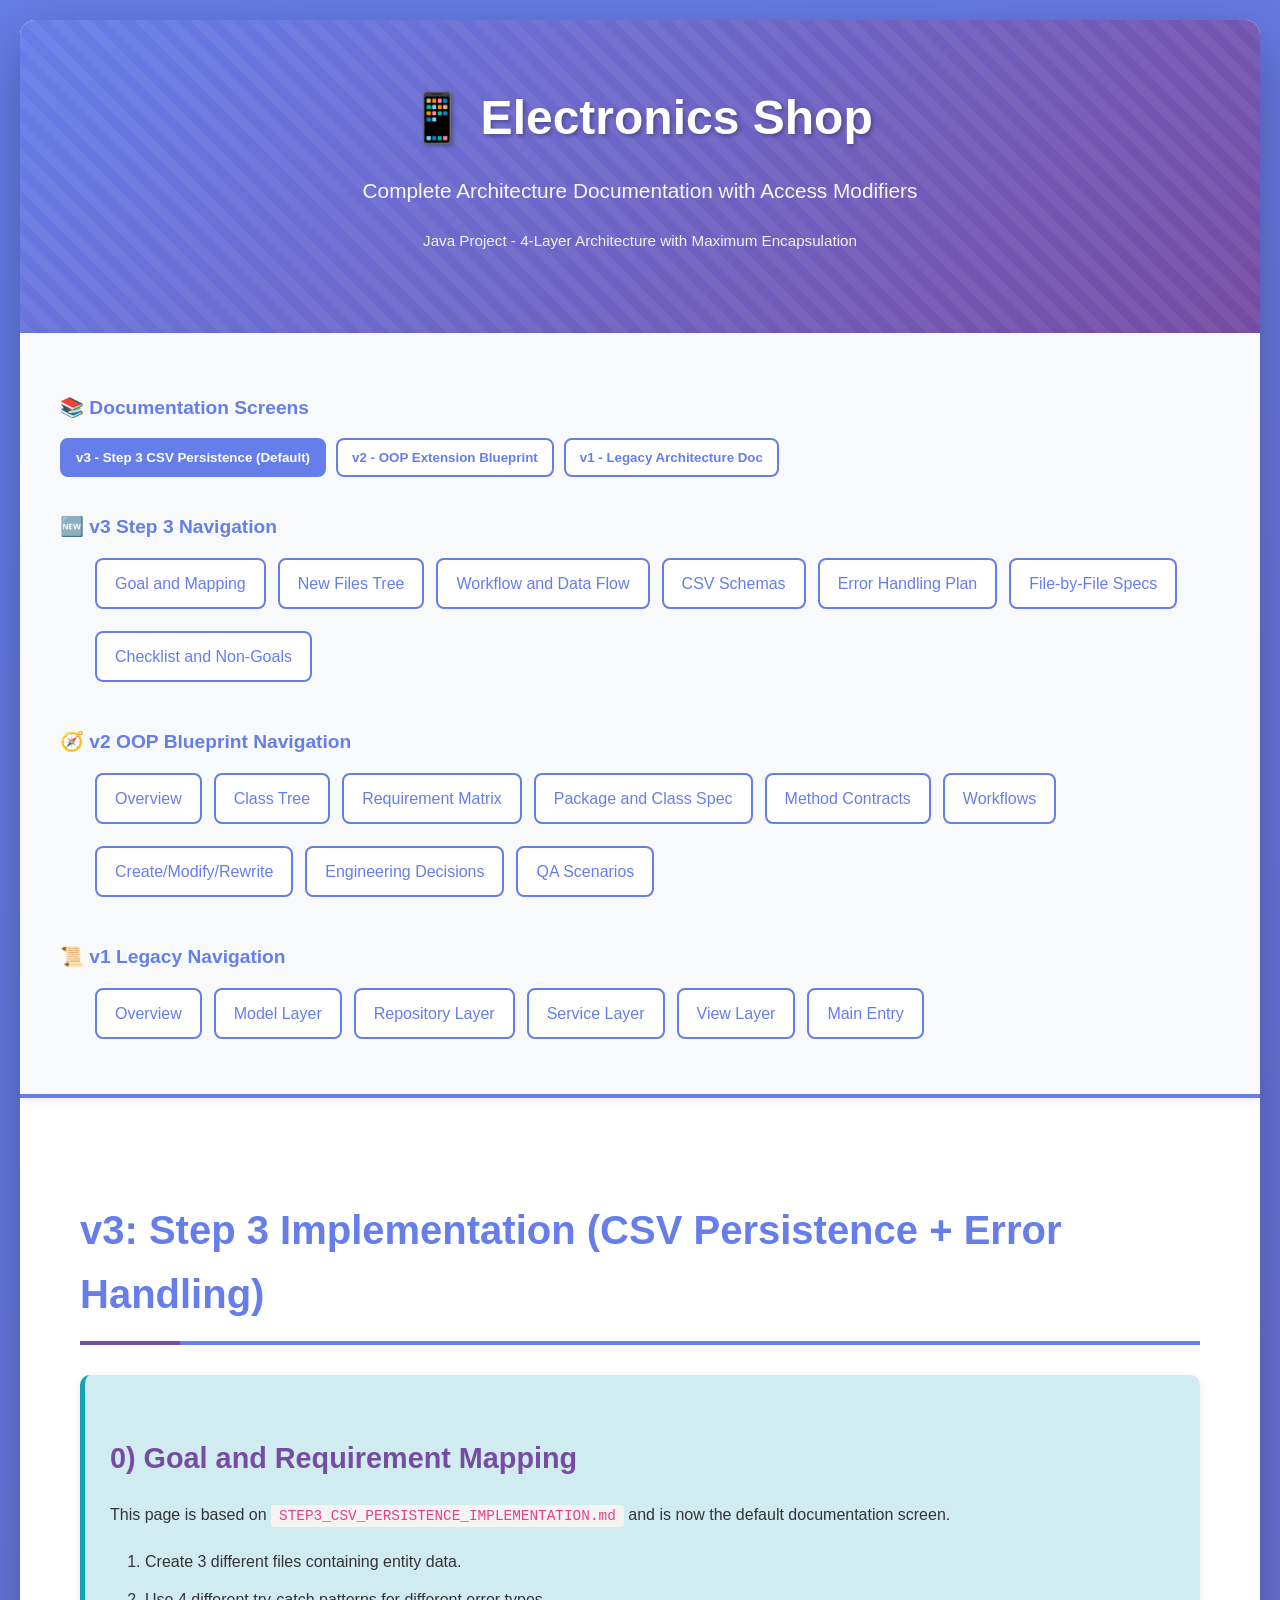
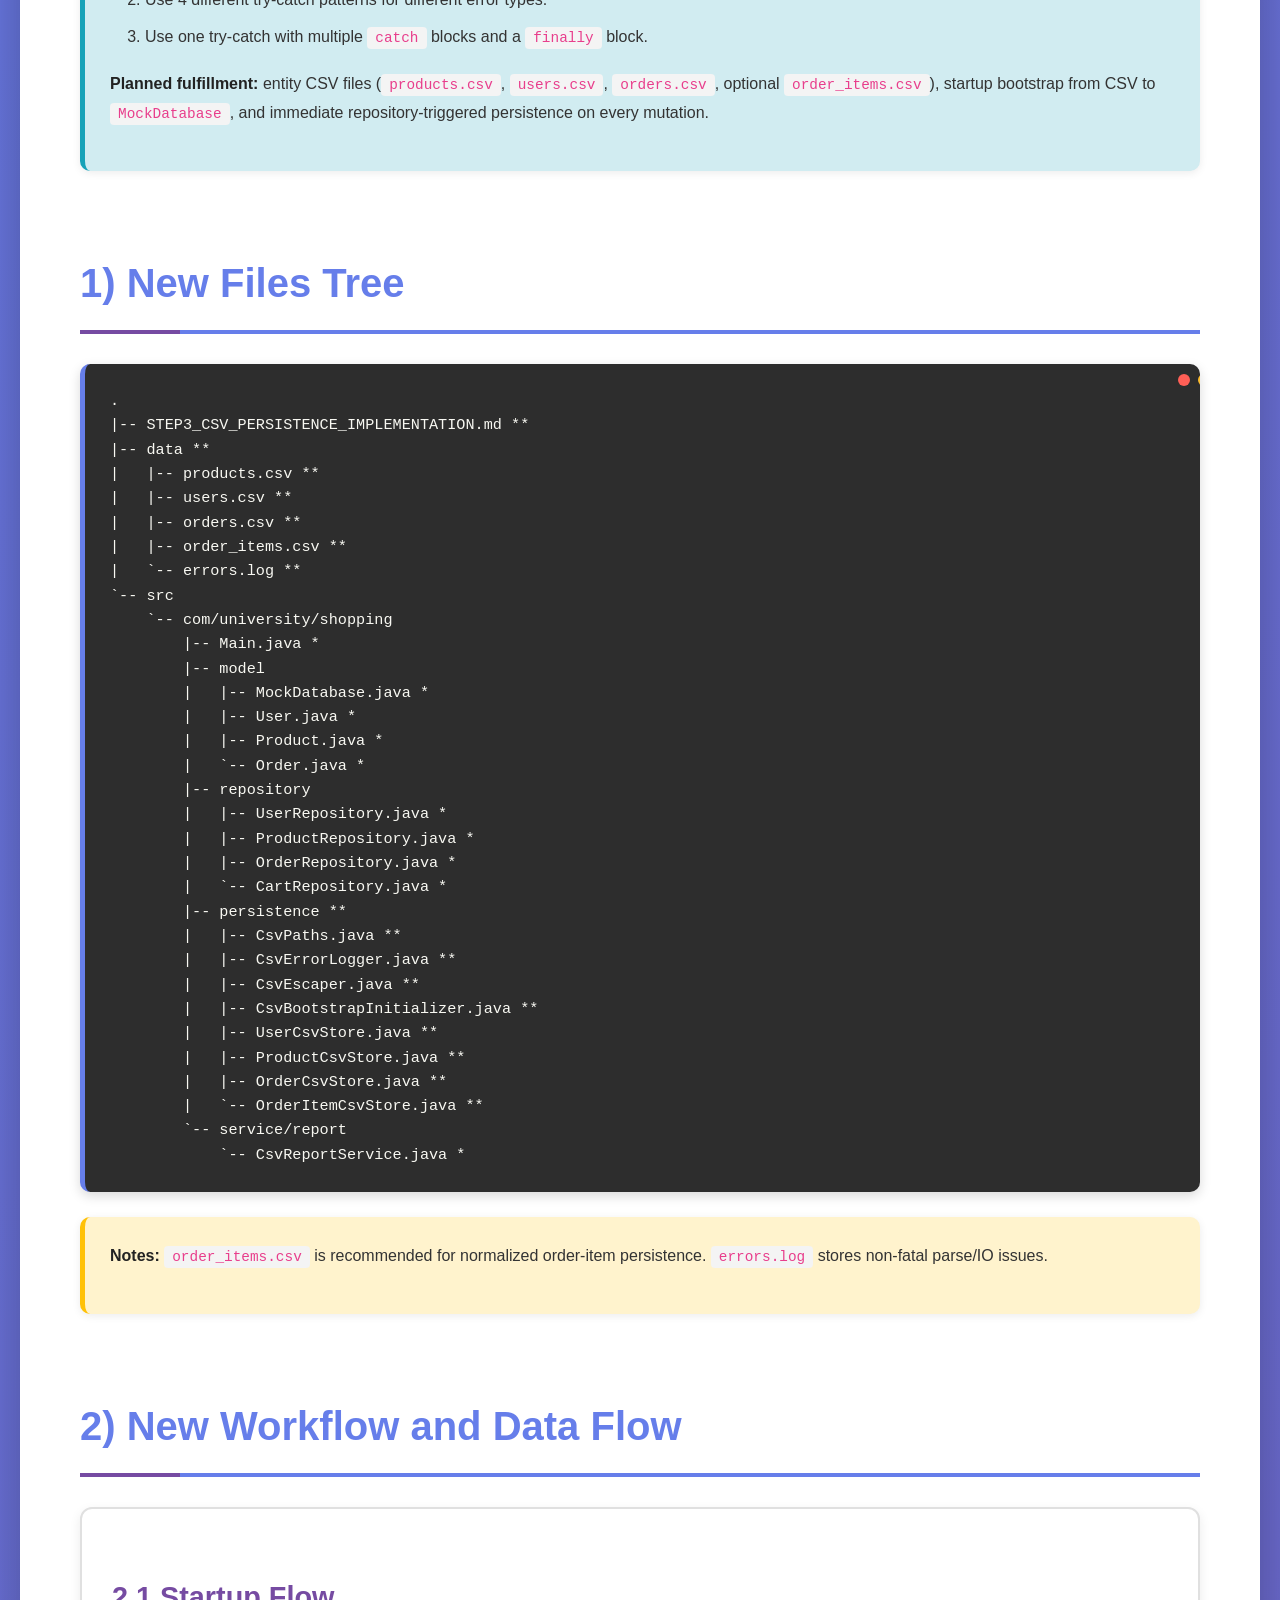
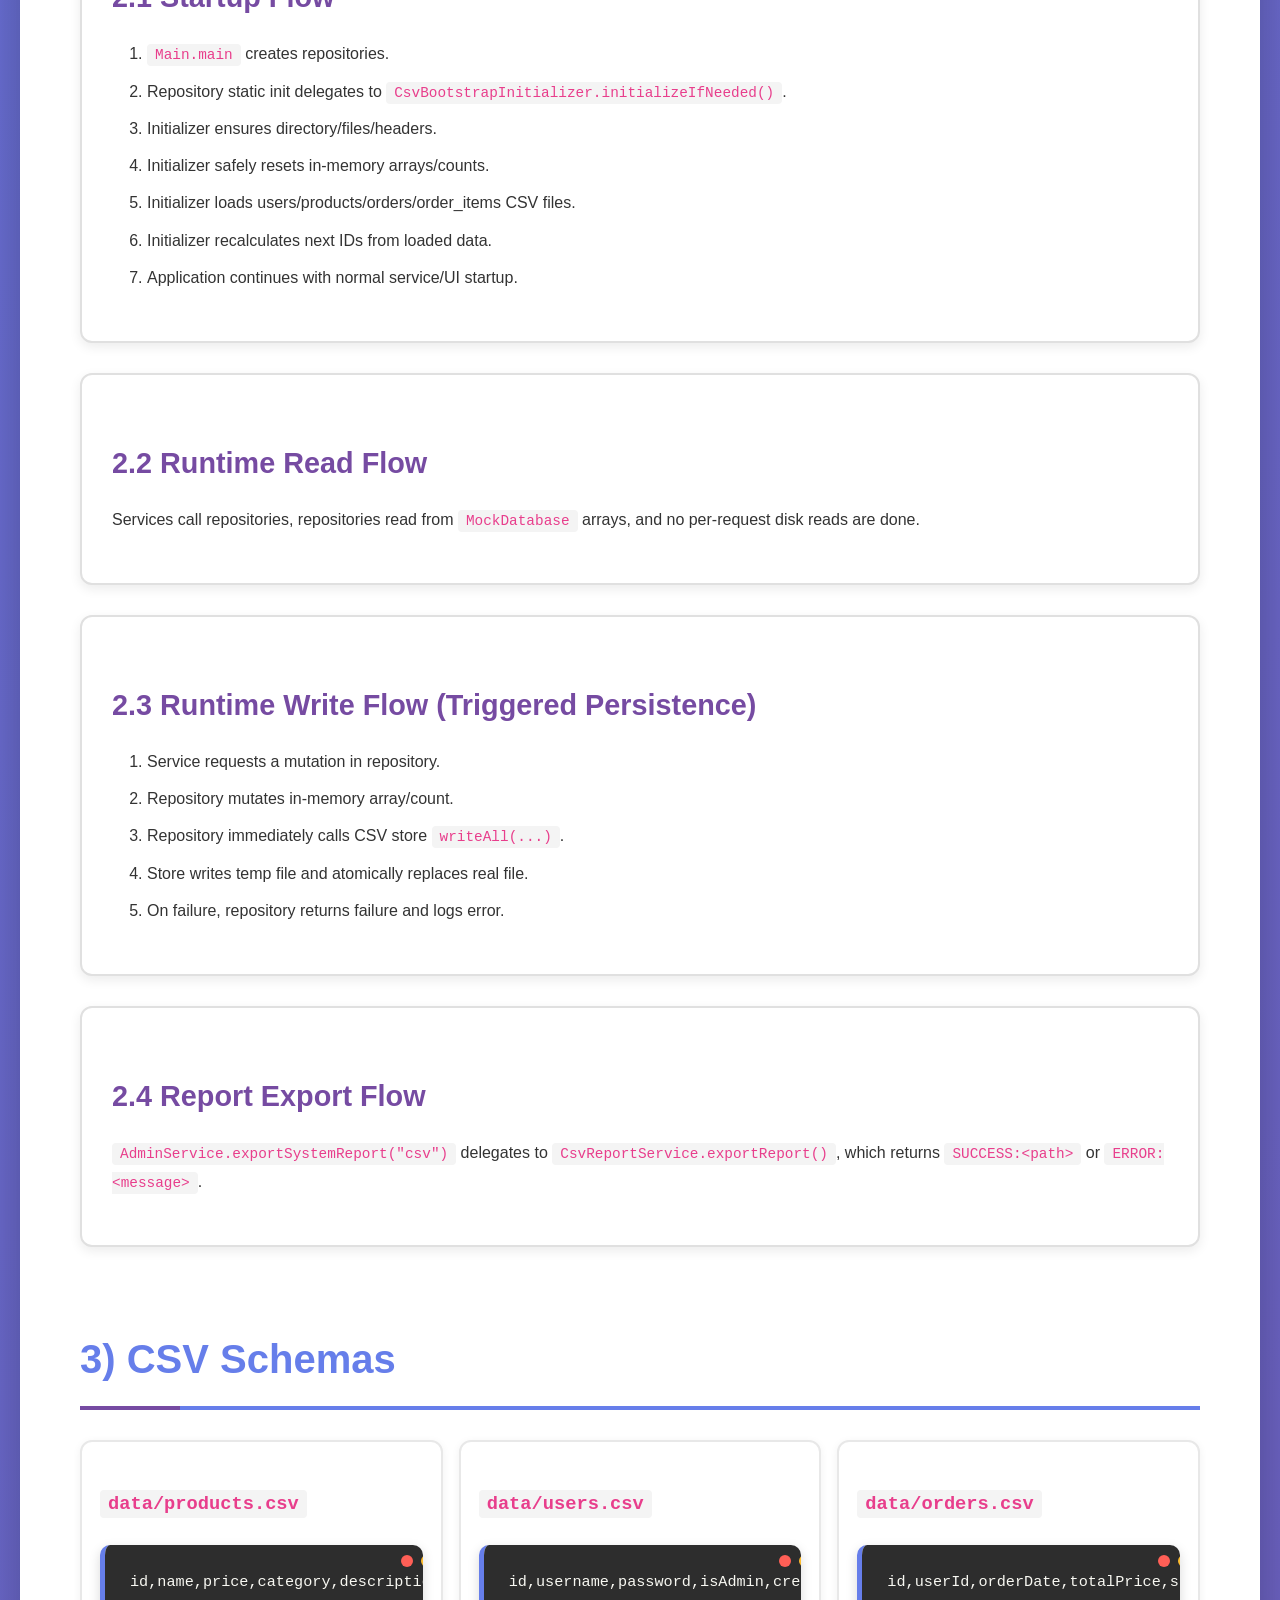
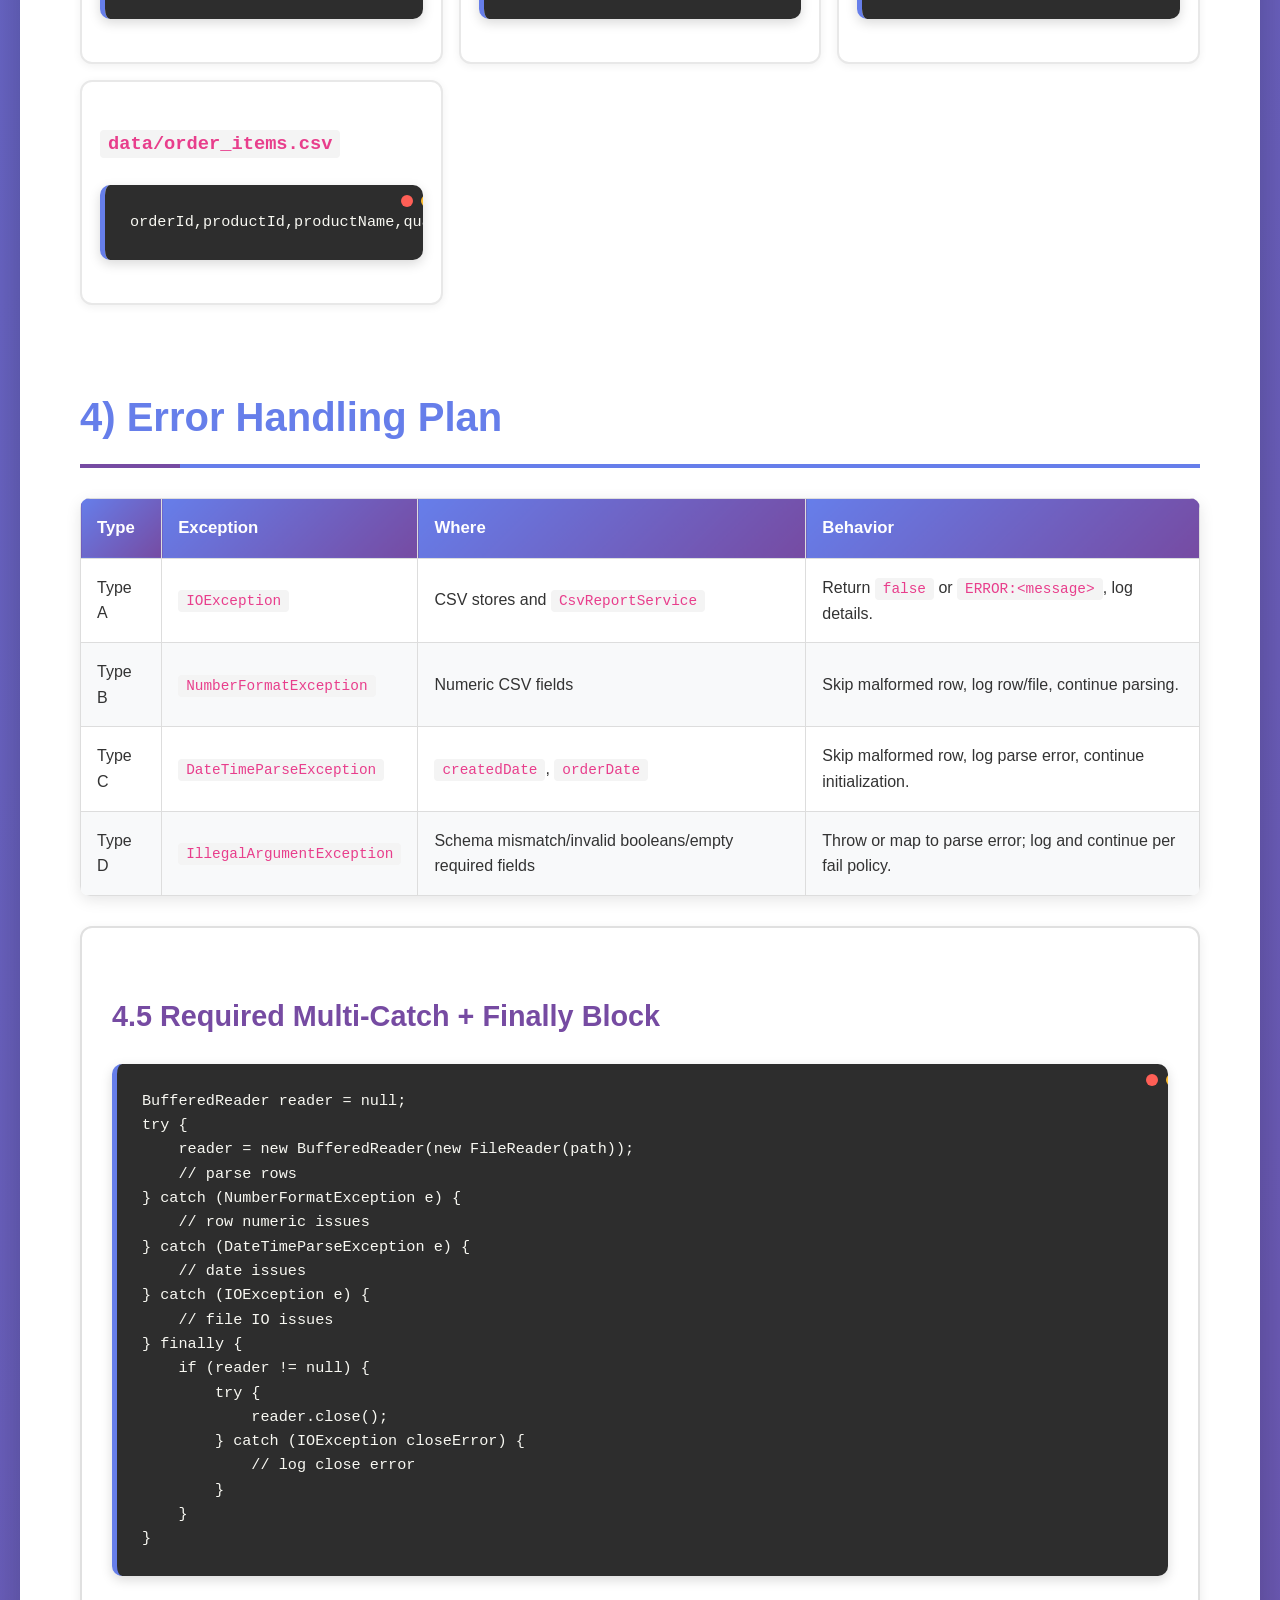
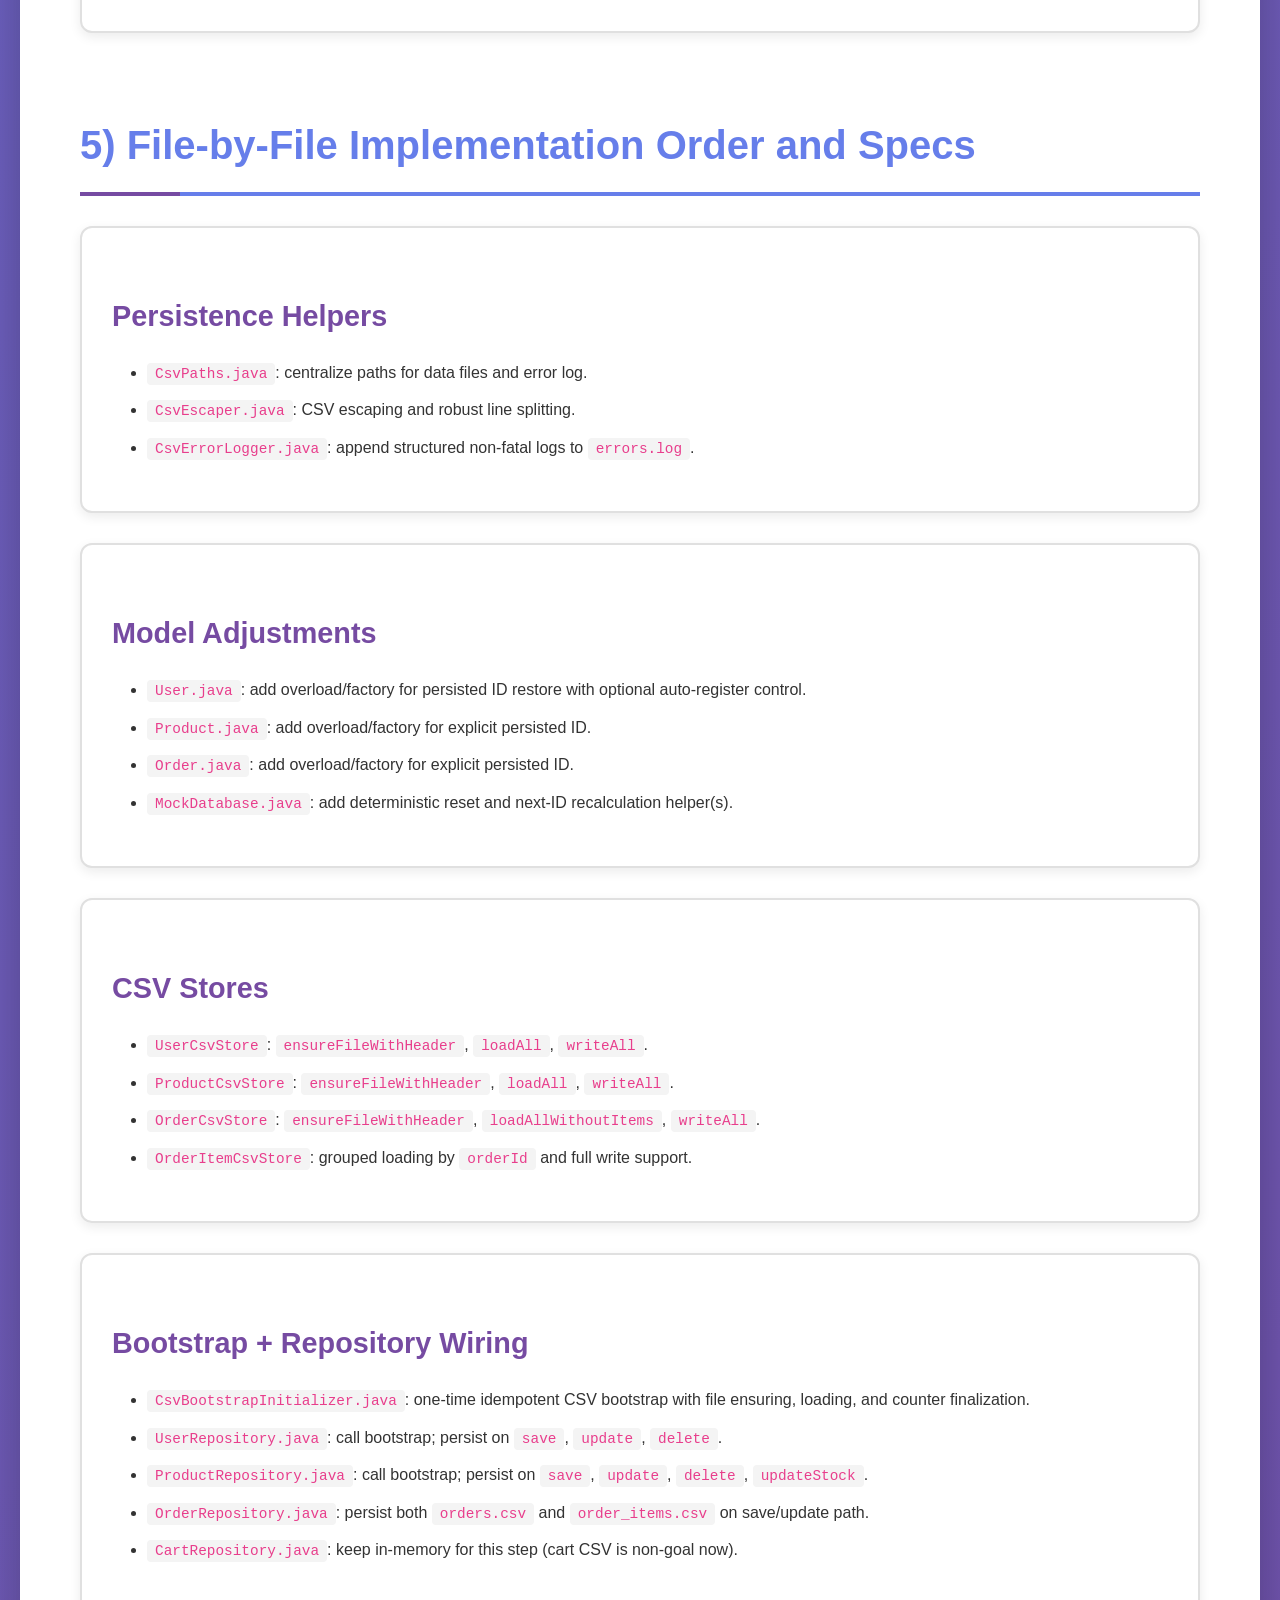
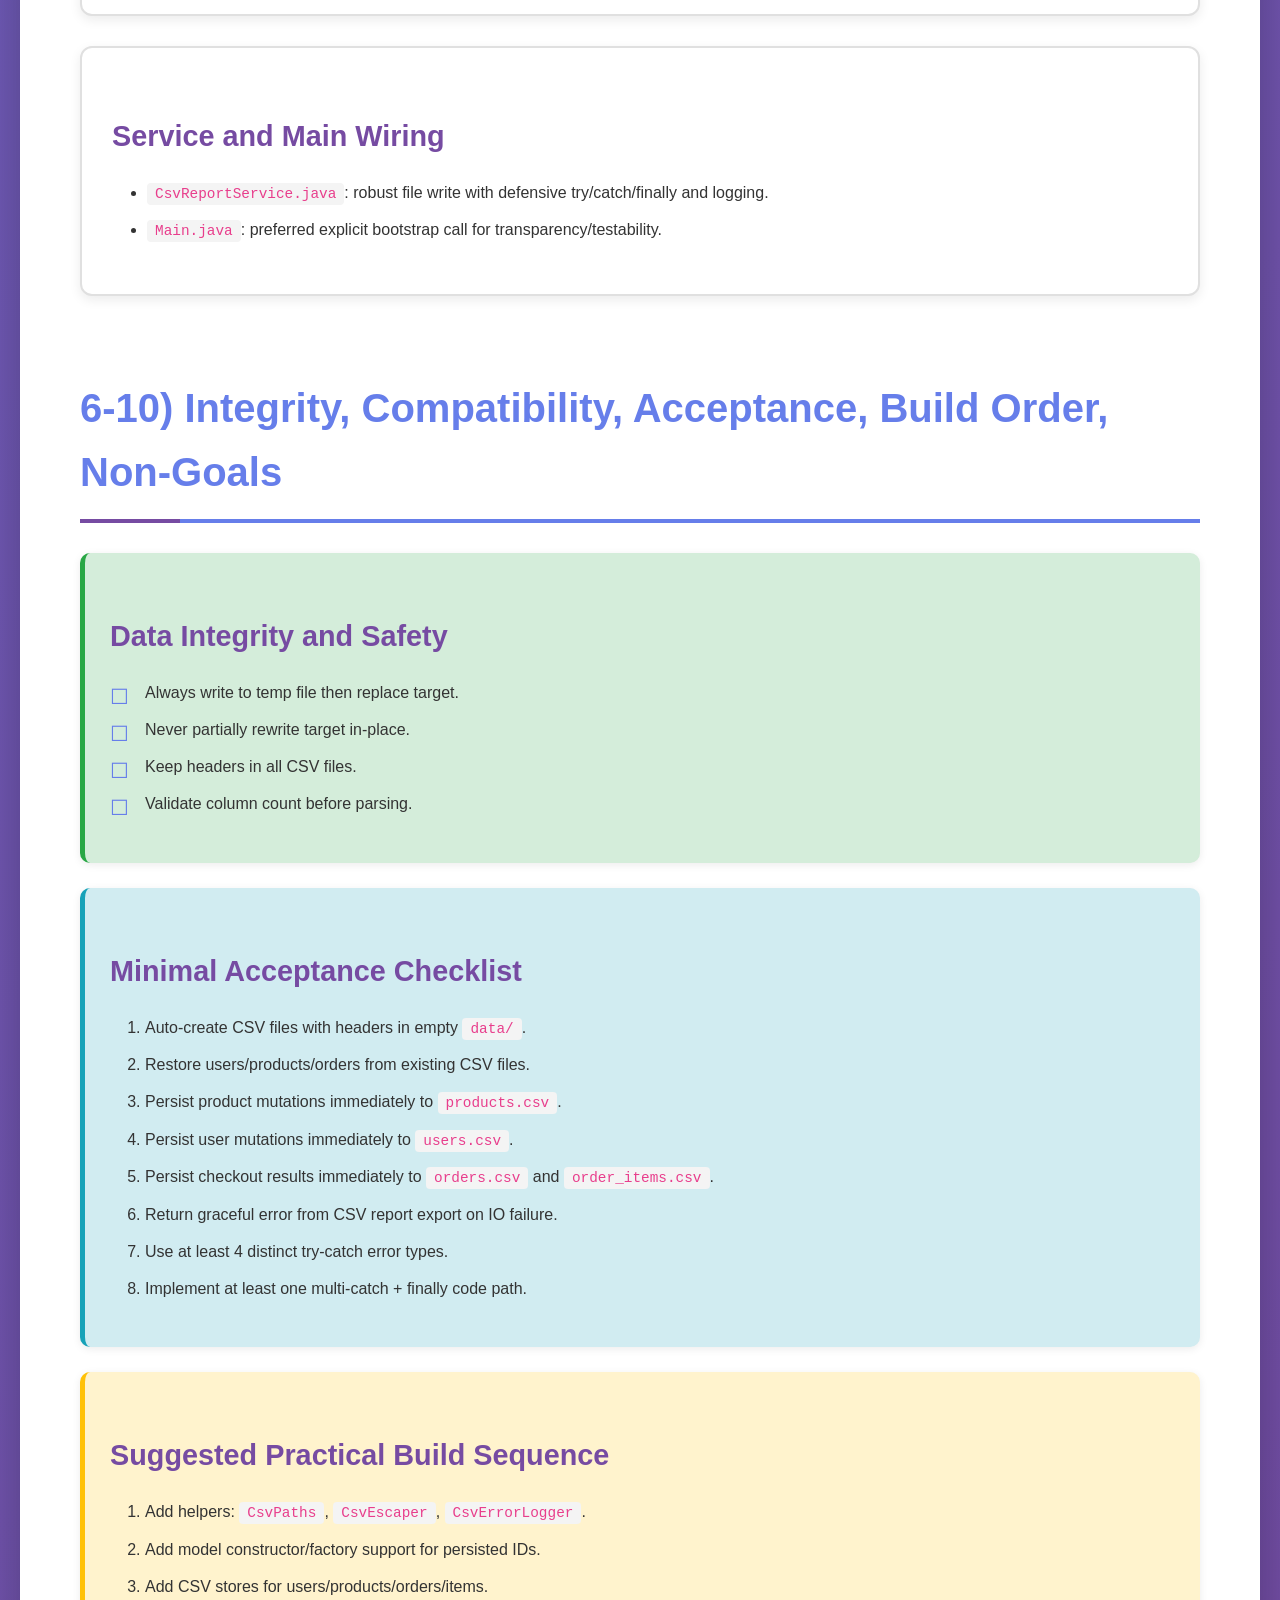
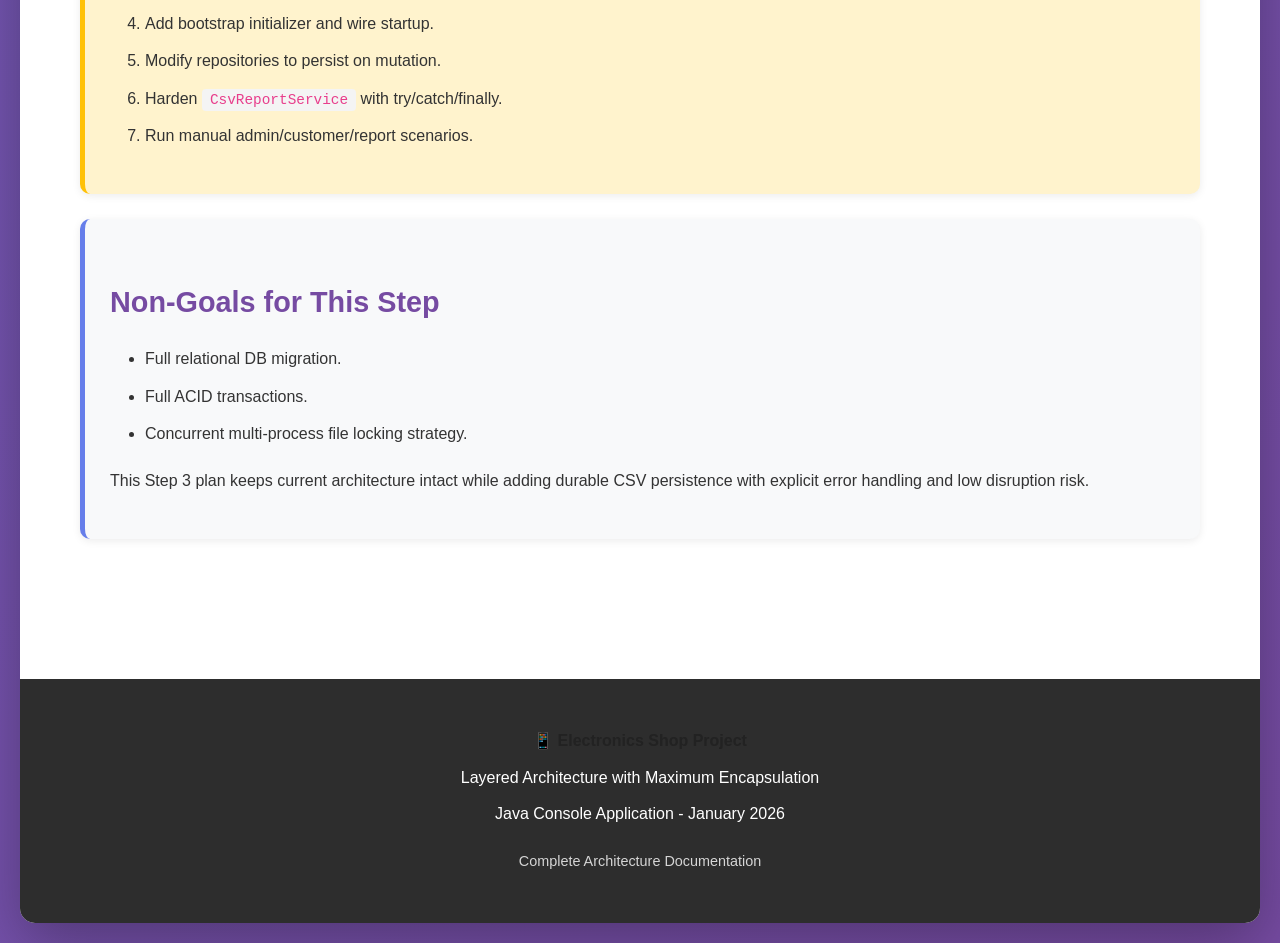
==== commit e5d890eb: "new update step3 index.html" ====
--- a/index.html
+++ b/index.html
@@ -559,38 +559,318 @@
         <nav>
             <h3>📚 Documentation Screens</h3>
             <div class="screen-switcher">
-                <button id="show-oop" class="screen-btn active" type="button">OOP Extension Blueprint (Default)</button>
-                <button id="show-legacy" class="screen-btn" type="button">Legacy Architecture Doc</button>
+                <button id="show-v3" class="screen-btn active" type="button">v3 - Step 3 CSV Persistence (Default)</button>
+                <button id="show-v2" class="screen-btn" type="button">v2 - OOP Extension Blueprint</button>
+                <button id="show-v1" class="screen-btn" type="button">v1 - Legacy Architecture Doc</button>
             </div>
 
-            <h3>🧭 OOP Blueprint Navigation</h3>
+            <h3>🆕 v3 Step 3 Navigation</h3>
             <ul>
-                <li><a href="#oop-overview" data-screen="oop">Overview</a></li>
-                <li><a href="#oop-tree" data-screen="oop">Class Tree</a></li>
-                <li><a href="#oop-matrix" data-screen="oop">Requirement Matrix</a></li>
-                <li><a href="#oop-packages" data-screen="oop">Package and Class Spec</a></li>
-                <li><a href="#oop-method-contracts" data-screen="oop">Method Contracts</a></li>
-                <li><a href="#oop-workflows" data-screen="oop">Workflows</a></li>
-                <li><a href="#oop-changes" data-screen="oop">Create/Modify/Rewrite</a></li>
-                <li><a href="#oop-audit" data-screen="oop">Engineering Decisions</a></li>
-                <li><a href="#oop-qa" data-screen="oop">QA Scenarios</a></li>
+                <li><a href="#v3-goal" data-screen="v3">Goal and Mapping</a></li>
+                <li><a href="#v3-tree" data-screen="v3">New Files Tree</a></li>
+                <li><a href="#v3-workflows" data-screen="v3">Workflow and Data Flow</a></li>
+                <li><a href="#v3-schemas" data-screen="v3">CSV Schemas</a></li>
+                <li><a href="#v3-errors" data-screen="v3">Error Handling Plan</a></li>
+                <li><a href="#v3-implementation" data-screen="v3">File-by-File Specs</a></li>
+                <li><a href="#v3-checklist" data-screen="v3">Checklist and Non-Goals</a></li>
             </ul>
 
-            <h3>📜 Legacy Navigation</h3>
+            <h3>🧭 v2 OOP Blueprint Navigation</h3>
             <ul>
-                <li><a href="#overview" data-screen="legacy">Overview</a></li>
-                <li><a href="#model" data-screen="legacy">Model Layer</a></li>
-                <li><a href="#repository" data-screen="legacy">Repository Layer</a></li>
-                <li><a href="#service" data-screen="legacy">Service Layer</a></li>
-                <li><a href="#view" data-screen="legacy">View Layer</a></li>
-                <li><a href="#main" data-screen="legacy">Main Entry</a></li>
+                <li><a href="#oop-overview" data-screen="v2">Overview</a></li>
+                <li><a href="#oop-tree" data-screen="v2">Class Tree</a></li>
+                <li><a href="#oop-matrix" data-screen="v2">Requirement Matrix</a></li>
+                <li><a href="#oop-packages" data-screen="v2">Package and Class Spec</a></li>
+                <li><a href="#oop-method-contracts" data-screen="v2">Method Contracts</a></li>
+                <li><a href="#oop-workflows" data-screen="v2">Workflows</a></li>
+                <li><a href="#oop-changes" data-screen="v2">Create/Modify/Rewrite</a></li>
+                <li><a href="#oop-audit" data-screen="v2">Engineering Decisions</a></li>
+                <li><a href="#oop-qa" data-screen="v2">QA Scenarios</a></li>
+            </ul>
+
+            <h3>📜 v1 Legacy Navigation</h3>
+            <ul>
+                <li><a href="#overview" data-screen="v1">Overview</a></li>
+                <li><a href="#model" data-screen="v1">Model Layer</a></li>
+                <li><a href="#repository" data-screen="v1">Repository Layer</a></li>
+                <li><a href="#service" data-screen="v1">Service Layer</a></li>
+                <li><a href="#view" data-screen="v1">View Layer</a></li>
+                <li><a href="#main" data-screen="v1">Main Entry</a></li>
             </ul>
         </nav>
 
         <div class="content">
-            <div id="screen-oop" class="doc-screen active">
+            <div id="screen-v3" class="doc-screen active">
+                <section id="v3-goal">
+                    <h2>v3: Step 3 Implementation (CSV Persistence + Error Handling)</h2>
+                    <div class="box box-info">
+                        <h3>0) Goal and Requirement Mapping</h3>
+                        <p>This page is based on <code>STEP3_CSV_PERSISTENCE_IMPLEMENTATION.md</code> and is now the default documentation screen.</p>
+                        <ol>
+                            <li>Create 3 different files containing entity data.</li>
+                            <li>Use 4 different try-catch patterns for different error types.</li>
+                            <li>Use one try-catch with multiple <code>catch</code> blocks and a <code>finally</code> block.</li>
+                        </ol>
+                        <p><strong>Planned fulfillment:</strong> entity CSV files (<code>products.csv</code>, <code>users.csv</code>, <code>orders.csv</code>, optional <code>order_items.csv</code>), startup bootstrap from CSV to <code>MockDatabase</code>, and immediate repository-triggered persistence on every mutation.</p>
+                    </div>
+                </section>
+
+                <section id="v3-tree">
+                    <h2>1) New Files Tree</h2>
+                    <pre><code>.
+|-- STEP3_CSV_PERSISTENCE_IMPLEMENTATION.md **
+|-- data **
+|   |-- products.csv **
+|   |-- users.csv **
+|   |-- orders.csv **
+|   |-- order_items.csv **
+|   `-- errors.log **
+`-- src
+    `-- com/university/shopping
+        |-- Main.java *
+        |-- model
+        |   |-- MockDatabase.java *
+        |   |-- User.java *
+        |   |-- Product.java *
+        |   `-- Order.java *
+        |-- repository
+        |   |-- UserRepository.java *
+        |   |-- ProductRepository.java *
+        |   |-- OrderRepository.java *
+        |   `-- CartRepository.java *
+        |-- persistence **
+        |   |-- CsvPaths.java **
+        |   |-- CsvErrorLogger.java **
+        |   |-- CsvEscaper.java **
+        |   |-- CsvBootstrapInitializer.java **
+        |   |-- UserCsvStore.java **
+        |   |-- ProductCsvStore.java **
+        |   |-- OrderCsvStore.java **
+        |   `-- OrderItemCsvStore.java **
+        `-- service/report
+            `-- CsvReportService.java *</code></pre>
+                    <div class="box box-warning">
+                        <p><strong>Notes:</strong> <code>order_items.csv</code> is recommended for normalized order-item persistence. <code>errors.log</code> stores non-fatal parse/IO issues.</p>
+                    </div>
+                </section>
+
+                <section id="v3-workflows">
+                    <h2>2) New Workflow and Data Flow</h2>
+                    <div class="method-card">
+                        <h3>2.1 Startup Flow</h3>
+                        <ol>
+                            <li><code>Main.main</code> creates repositories.</li>
+                            <li>Repository static init delegates to <code>CsvBootstrapInitializer.initializeIfNeeded()</code>.</li>
+                            <li>Initializer ensures directory/files/headers.</li>
+                            <li>Initializer safely resets in-memory arrays/counts.</li>
+                            <li>Initializer loads users/products/orders/order_items CSV files.</li>
+                            <li>Initializer recalculates next IDs from loaded data.</li>
+                            <li>Application continues with normal service/UI startup.</li>
+                        </ol>
+                    </div>
+                    <div class="method-card">
+                        <h3>2.2 Runtime Read Flow</h3>
+                        <p>Services call repositories, repositories read from <code>MockDatabase</code> arrays, and no per-request disk reads are done.</p>
+                    </div>
+                    <div class="method-card">
+                        <h3>2.3 Runtime Write Flow (Triggered Persistence)</h3>
+                        <ol>
+                            <li>Service requests a mutation in repository.</li>
+                            <li>Repository mutates in-memory array/count.</li>
+                            <li>Repository immediately calls CSV store <code>writeAll(...)</code>.</li>
+                            <li>Store writes temp file and atomically replaces real file.</li>
+                            <li>On failure, repository returns failure and logs error.</li>
+                        </ol>
+                    </div>
+                    <div class="method-card">
+                        <h3>2.4 Report Export Flow</h3>
+                        <p><code>AdminService.exportSystemReport("csv")</code> delegates to <code>CsvReportService.exportReport()</code>, which returns <code>SUCCESS:&lt;path&gt;</code> or <code>ERROR:&lt;message&gt;</code>.</p>
+                    </div>
+                </section>
+
+                <section id="v3-schemas">
+                    <h2>3) CSV Schemas</h2>
+                    <div class="blueprint-grid">
+                        <div class="blueprint-card">
+                            <h4><code>data/products.csv</code></h4>
+                            <pre><code>id,name,price,category,description,stockQuantity,isDiscounted,discountPercentage</code></pre>
+                        </div>
+                        <div class="blueprint-card">
+                            <h4><code>data/users.csv</code></h4>
+                            <pre><code>id,username,password,isAdmin,createdDate</code></pre>
+                        </div>
+                        <div class="blueprint-card">
+                            <h4><code>data/orders.csv</code></h4>
+                            <pre><code>id,userId,orderDate,totalPrice,status</code></pre>
+                        </div>
+                        <div class="blueprint-card">
+                            <h4><code>data/order_items.csv</code></h4>
+                            <pre><code>orderId,productId,productName,quantity,priceAtPurchase</code></pre>
+                        </div>
+                    </div>
+                </section>
+
+                <section id="v3-errors">
+                    <h2>4) Error Handling Plan</h2>
+                    <table>
+                        <thead>
+                            <tr>
+                                <th>Type</th>
+                                <th>Exception</th>
+                                <th>Where</th>
+                                <th>Behavior</th>
+                            </tr>
+                        </thead>
+                        <tbody>
+                            <tr>
+                                <td>Type A</td>
+                                <td><code>IOException</code></td>
+                                <td>CSV stores and <code>CsvReportService</code></td>
+                                <td>Return <code>false</code> or <code>ERROR:&lt;message&gt;</code>, log details.</td>
+                            </tr>
+                            <tr>
+                                <td>Type B</td>
+                                <td><code>NumberFormatException</code></td>
+                                <td>Numeric CSV fields</td>
+                                <td>Skip malformed row, log row/file, continue parsing.</td>
+                            </tr>
+                            <tr>
+                                <td>Type C</td>
+                                <td><code>DateTimeParseException</code></td>
+                                <td><code>createdDate</code>, <code>orderDate</code></td>
+                                <td>Skip malformed row, log parse error, continue initialization.</td>
+                            </tr>
+                            <tr>
+                                <td>Type D</td>
+                                <td><code>IllegalArgumentException</code></td>
+                                <td>Schema mismatch/invalid booleans/empty required fields</td>
+                                <td>Throw or map to parse error; log and continue per fail policy.</td>
+                            </tr>
+                        </tbody>
+                    </table>
+
+                    <div class="method-card">
+                        <h3>4.5 Required Multi-Catch + Finally Block</h3>
+                        <pre><code>BufferedReader reader = null;
+try {
+    reader = new BufferedReader(new FileReader(path));
+    // parse rows
+} catch (NumberFormatException e) {
+    // row numeric issues
+} catch (DateTimeParseException e) {
+    // date issues
+} catch (IOException e) {
+    // file IO issues
+} finally {
+    if (reader != null) {
+        try {
+            reader.close();
+        } catch (IOException closeError) {
+            // log close error
+        }
+    }
+}</code></pre>
+                    </div>
+                </section>
+
+                <section id="v3-implementation">
+                    <h2>5) File-by-File Implementation Order and Specs</h2>
+                    <div class="method-card">
+                        <h3>Persistence Helpers</h3>
+                        <ul>
+                            <li><code>CsvPaths.java</code>: centralize paths for data files and error log.</li>
+                            <li><code>CsvEscaper.java</code>: CSV escaping and robust line splitting.</li>
+                            <li><code>CsvErrorLogger.java</code>: append structured non-fatal logs to <code>errors.log</code>.</li>
+                        </ul>
+                    </div>
+                    <div class="method-card">
+                        <h3>Model Adjustments</h3>
+                        <ul>
+                            <li><code>User.java</code>: add overload/factory for persisted ID restore with optional auto-register control.</li>
+                            <li><code>Product.java</code>: add overload/factory for explicit persisted ID.</li>
+                            <li><code>Order.java</code>: add overload/factory for explicit persisted ID.</li>
+                            <li><code>MockDatabase.java</code>: add deterministic reset and next-ID recalculation helper(s).</li>
+                        </ul>
+                    </div>
+                    <div class="method-card">
+                        <h3>CSV Stores</h3>
+                        <ul>
+                            <li><code>UserCsvStore</code>: <code>ensureFileWithHeader</code>, <code>loadAll</code>, <code>writeAll</code>.</li>
+                            <li><code>ProductCsvStore</code>: <code>ensureFileWithHeader</code>, <code>loadAll</code>, <code>writeAll</code>.</li>
+                            <li><code>OrderCsvStore</code>: <code>ensureFileWithHeader</code>, <code>loadAllWithoutItems</code>, <code>writeAll</code>.</li>
+                            <li><code>OrderItemCsvStore</code>: grouped loading by <code>orderId</code> and full write support.</li>
+                        </ul>
+                    </div>
+                    <div class="method-card">
+                        <h3>Bootstrap + Repository Wiring</h3>
+                        <ul>
+                            <li><code>CsvBootstrapInitializer.java</code>: one-time idempotent CSV bootstrap with file ensuring, loading, and counter finalization.</li>
+                            <li><code>UserRepository.java</code>: call bootstrap; persist on <code>save</code>, <code>update</code>, <code>delete</code>.</li>
+                            <li><code>ProductRepository.java</code>: call bootstrap; persist on <code>save</code>, <code>update</code>, <code>delete</code>, <code>updateStock</code>.</li>
+                            <li><code>OrderRepository.java</code>: persist both <code>orders.csv</code> and <code>order_items.csv</code> on save/update path.</li>
+                            <li><code>CartRepository.java</code>: keep in-memory for this step (cart CSV is non-goal now).</li>
+                        </ul>
+                    </div>
+                    <div class="method-card">
+                        <h3>Service and Main Wiring</h3>
+                        <ul>
+                            <li><code>CsvReportService.java</code>: robust file write with defensive try/catch/finally and logging.</li>
+                            <li><code>Main.java</code>: preferred explicit bootstrap call for transparency/testability.</li>
+                        </ul>
+                    </div>
+                </section>
+
+                <section id="v3-checklist">
+                    <h2>6-10) Integrity, Compatibility, Acceptance, Build Order, Non-Goals</h2>
+                    <div class="box box-success">
+                        <h3>Data Integrity and Safety</h3>
+                        <ul class="checklist">
+                            <li>Always write to temp file then replace target.</li>
+                            <li>Never partially rewrite target in-place.</li>
+                            <li>Keep headers in all CSV files.</li>
+                            <li>Validate column count before parsing.</li>
+                        </ul>
+                    </div>
+                    <div class="box box-info">
+                        <h3>Minimal Acceptance Checklist</h3>
+                        <ol>
+                            <li>Auto-create CSV files with headers in empty <code>data/</code>.</li>
+                            <li>Restore users/products/orders from existing CSV files.</li>
+                            <li>Persist product mutations immediately to <code>products.csv</code>.</li>
+                            <li>Persist user mutations immediately to <code>users.csv</code>.</li>
+                            <li>Persist checkout results immediately to <code>orders.csv</code> and <code>order_items.csv</code>.</li>
+                            <li>Return graceful error from CSV report export on IO failure.</li>
+                            <li>Use at least 4 distinct try-catch error types.</li>
+                            <li>Implement at least one multi-catch + finally code path.</li>
+                        </ol>
+                    </div>
+                    <div class="box box-warning">
+                        <h3>Suggested Practical Build Sequence</h3>
+                        <ol>
+                            <li>Add helpers: <code>CsvPaths</code>, <code>CsvEscaper</code>, <code>CsvErrorLogger</code>.</li>
+                            <li>Add model constructor/factory support for persisted IDs.</li>
+                            <li>Add CSV stores for users/products/orders/items.</li>
+                            <li>Add bootstrap initializer and wire startup.</li>
+                            <li>Modify repositories to persist on mutation.</li>
+                            <li>Harden <code>CsvReportService</code> with try/catch/finally.</li>
+                            <li>Run manual admin/customer/report scenarios.</li>
+                        </ol>
+                    </div>
+                    <div class="box">
+                        <h3>Non-Goals for This Step</h3>
+                        <ul>
+                            <li>Full relational DB migration.</li>
+                            <li>Full ACID transactions.</li>
+                            <li>Concurrent multi-process file locking strategy.</li>
+                        </ul>
+                        <p>This Step 3 plan keeps current architecture intact while adding durable CSV persistence with explicit error handling and low disruption risk.</p>
+                    </div>
+                </section>
+            </div>
+
+            <div id="screen-v2" class="doc-screen">
                 <section id="oop-overview">
-                    <h2>OOP Extension Blueprint (Default Screen)</h2>
+                    <h2>OOP Extension Blueprint (v2)</h2>
                     <div class="box box-info">
                         <h3>Scope</h3>
                         <p>This screen translates <code>OOP_EXTENSION_IMPLEMENTATION_PLAN.md</code> into implementation-ready architecture visuals and method-level behavior. It is designed for coding, QA execution, and design review.</p>
@@ -1059,7 +1339,7 @@
                 </section>
             </div>
 
-            <div id="screen-legacy" class="doc-screen">
+            <div id="screen-v1" class="doc-screen">
             <!-- ARCHITECTURE OVERVIEW -->
             <section id="overview">
                 <h2>📐 Architecture Overview</h2>
@@ -2161,24 +2441,32 @@
     <div class="scroll-top" id="scrollTop">↑</div>
 
     <script>
-        const oopScreen = document.getElementById('screen-oop');
-        const legacyScreen = document.getElementById('screen-legacy');
-        const showOopBtn = document.getElementById('show-oop');
-        const showLegacyBtn = document.getElementById('show-legacy');
+        const screens = {
+            v1: document.getElementById('screen-v1'),
+            v2: document.getElementById('screen-v2'),
+            v3: document.getElementById('screen-v3')
+        };
+
+        const screenButtons = {
+            v1: document.getElementById('show-v1'),
+            v2: document.getElementById('show-v2'),
+            v3: document.getElementById('show-v3')
+        };
 
         function activateScreen(screenName) {
-            const isOop = screenName === 'oop';
-            oopScreen.classList.toggle('active', isOop);
-            legacyScreen.classList.toggle('active', !isOop);
-            showOopBtn.classList.toggle('active', isOop);
-            showLegacyBtn.classList.toggle('active', !isOop);
-        }
-
-        // Default view: OOP extension blueprint screen.
-        activateScreen('oop');
-
-        showOopBtn.addEventListener('click', () => activateScreen('oop'));
-        showLegacyBtn.addEventListener('click', () => activateScreen('legacy'));
+            Object.keys(screens).forEach((key) => {
+                const isActive = key === screenName;
+                screens[key].classList.toggle('active', isActive);
+                screenButtons[key].classList.toggle('active', isActive);
+            });
+        }
+
+        // Default view: Step 3 CSV persistence screen.
+        activateScreen('v3');
+
+        screenButtons.v3.addEventListener('click', () => activateScreen('v3'));
+        screenButtons.v2.addEventListener('click', () => activateScreen('v2'));
+        screenButtons.v1.addEventListener('click', () => activateScreen('v1'));
 
         // Scroll to top functionality
         const scrollTopBtn = document.getElementById('scrollTop');
@@ -2203,7 +2491,7 @@
             anchor.addEventListener('click', function (e) {
                 e.preventDefault();
                 const screen = this.getAttribute('data-screen');
-                if (screen === 'oop' || screen === 'legacy') {
+                if (screen === 'v1' || screen === 'v2' || screen === 'v3') {
                     activateScreen(screen);
                 }
                 const targetId = this.getAttribute('href');
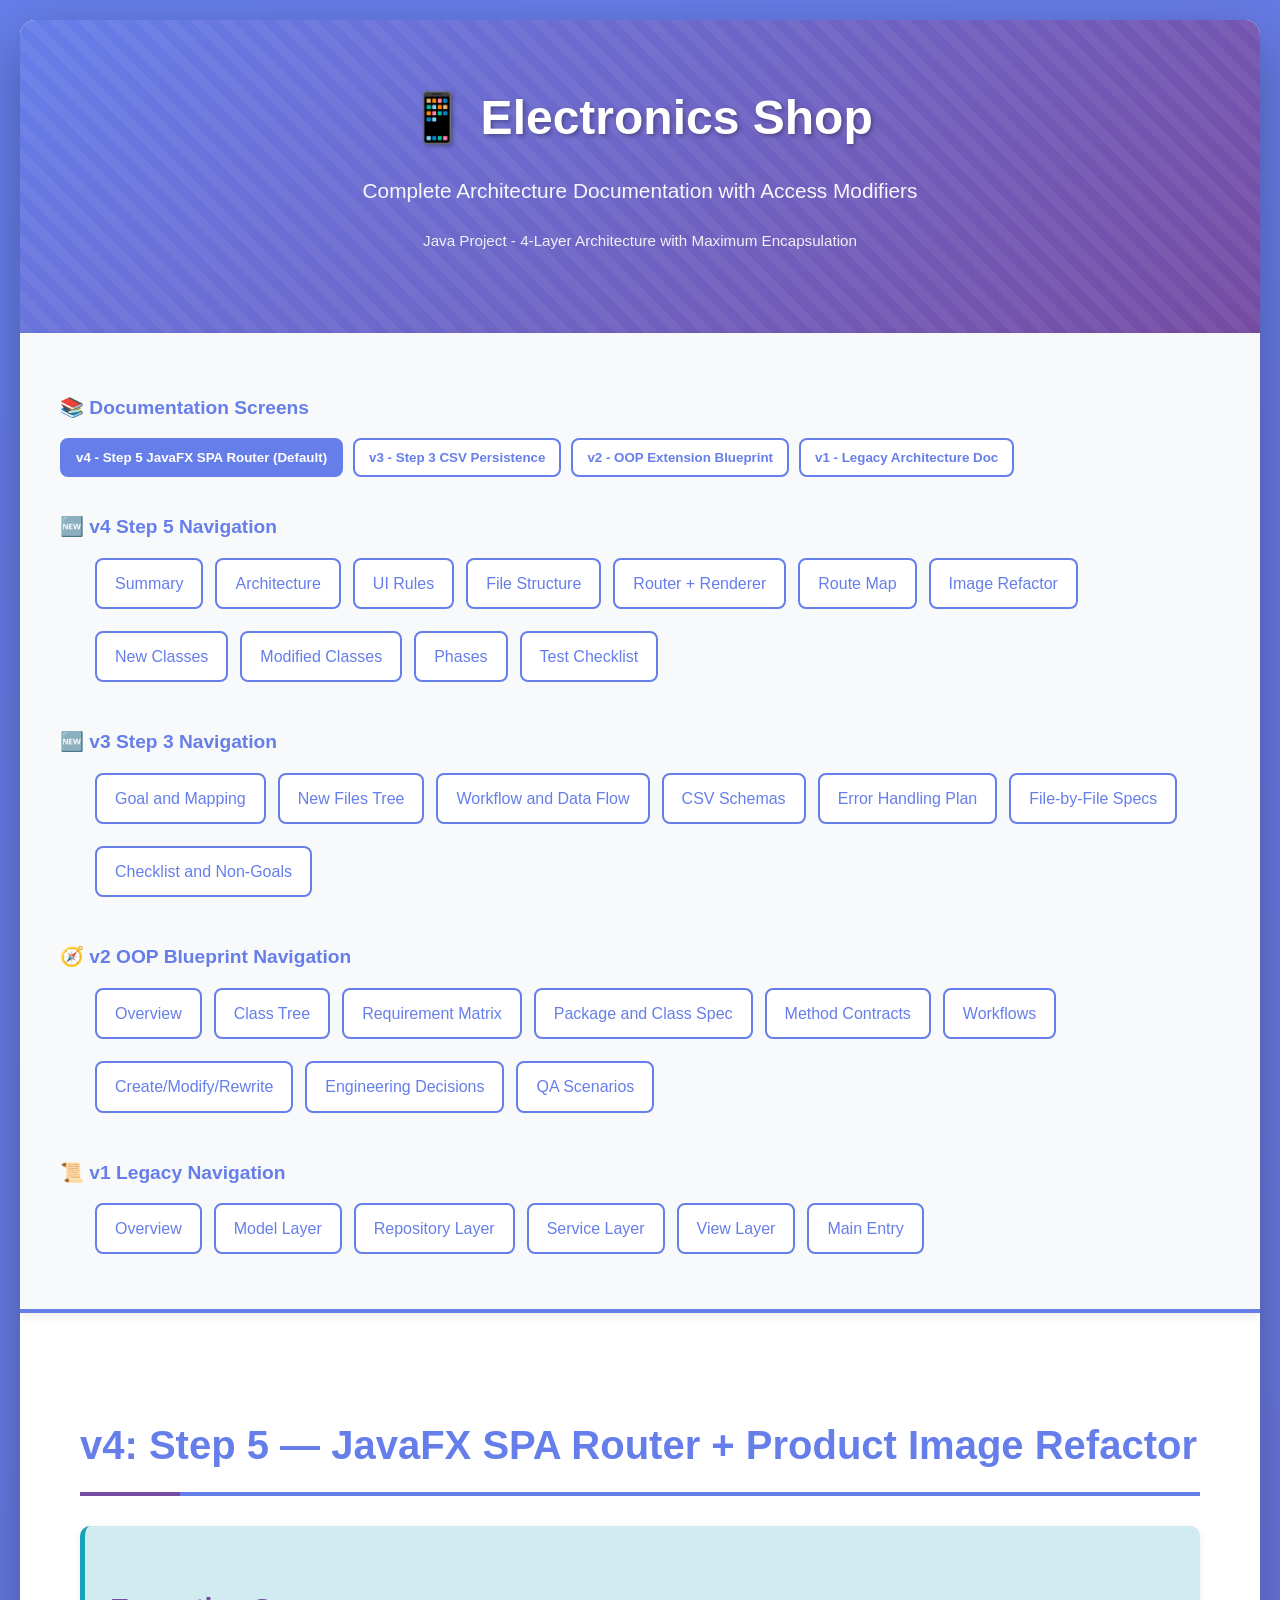
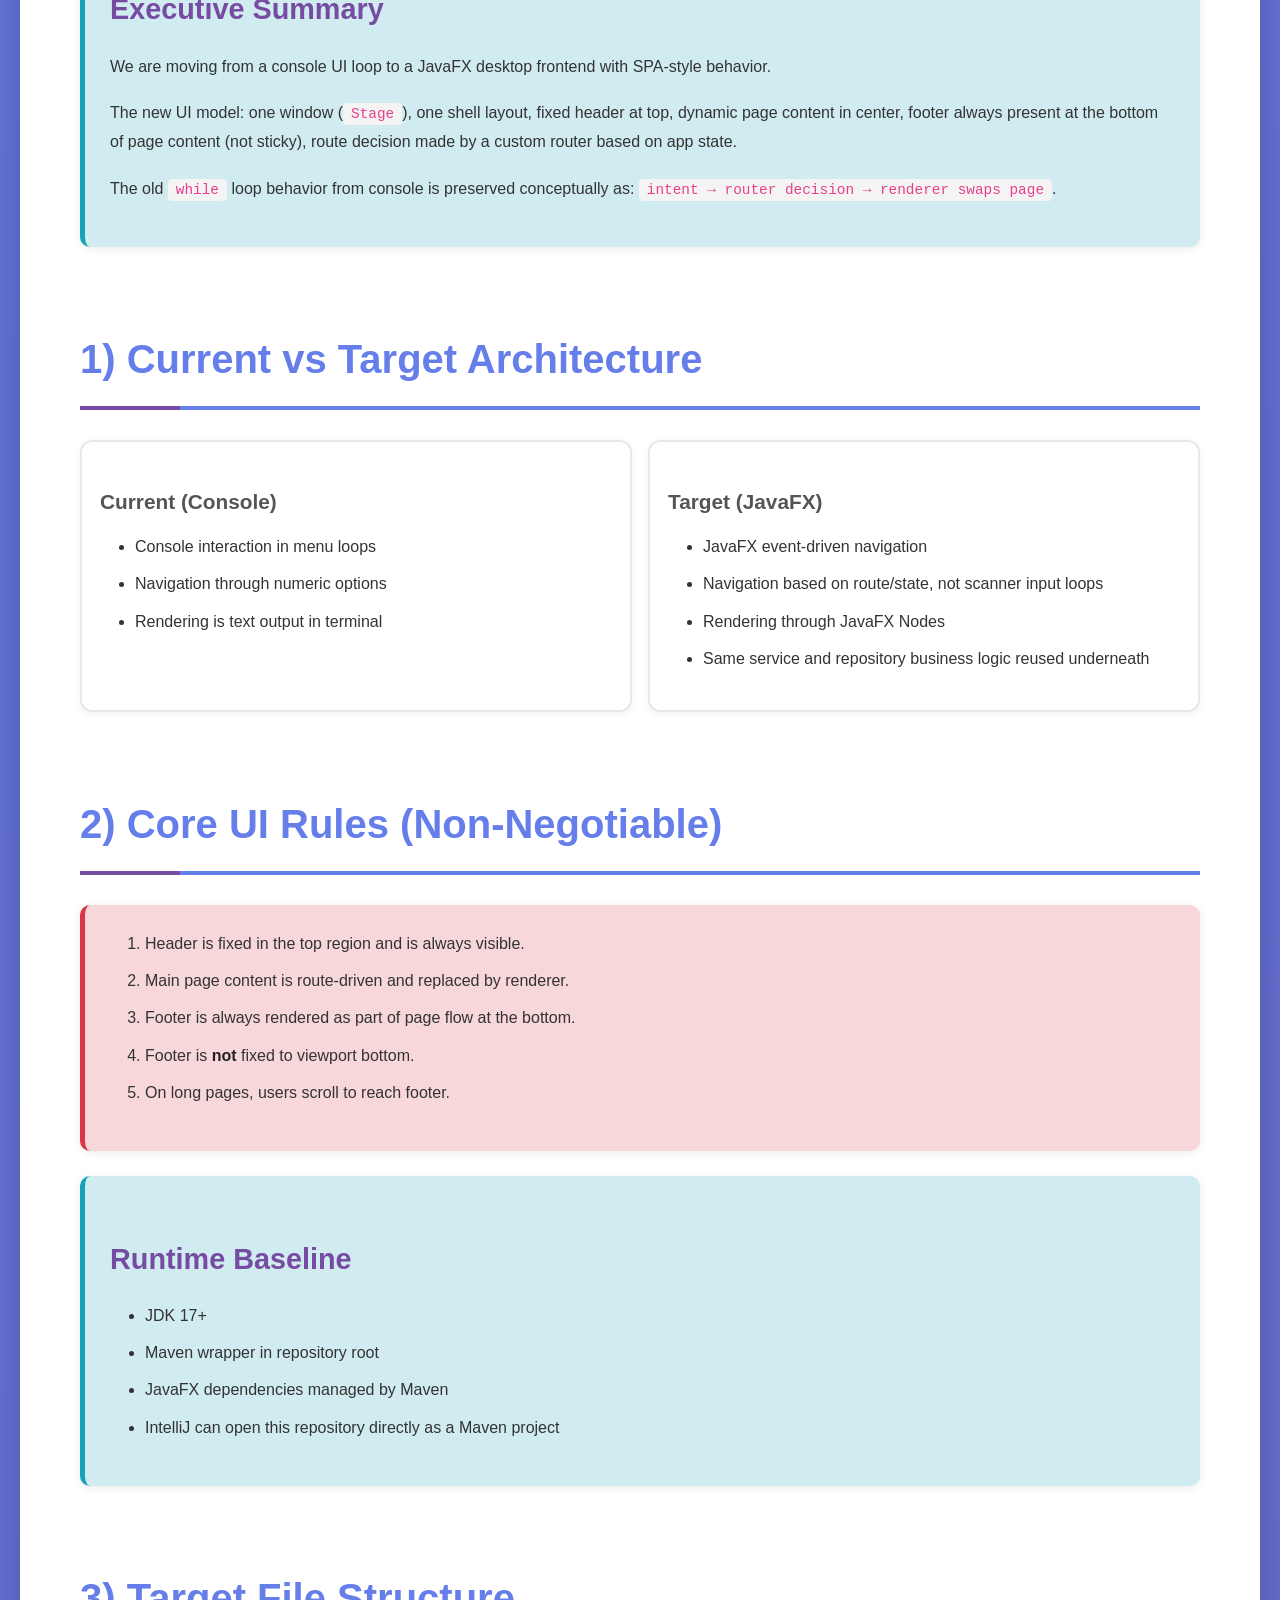
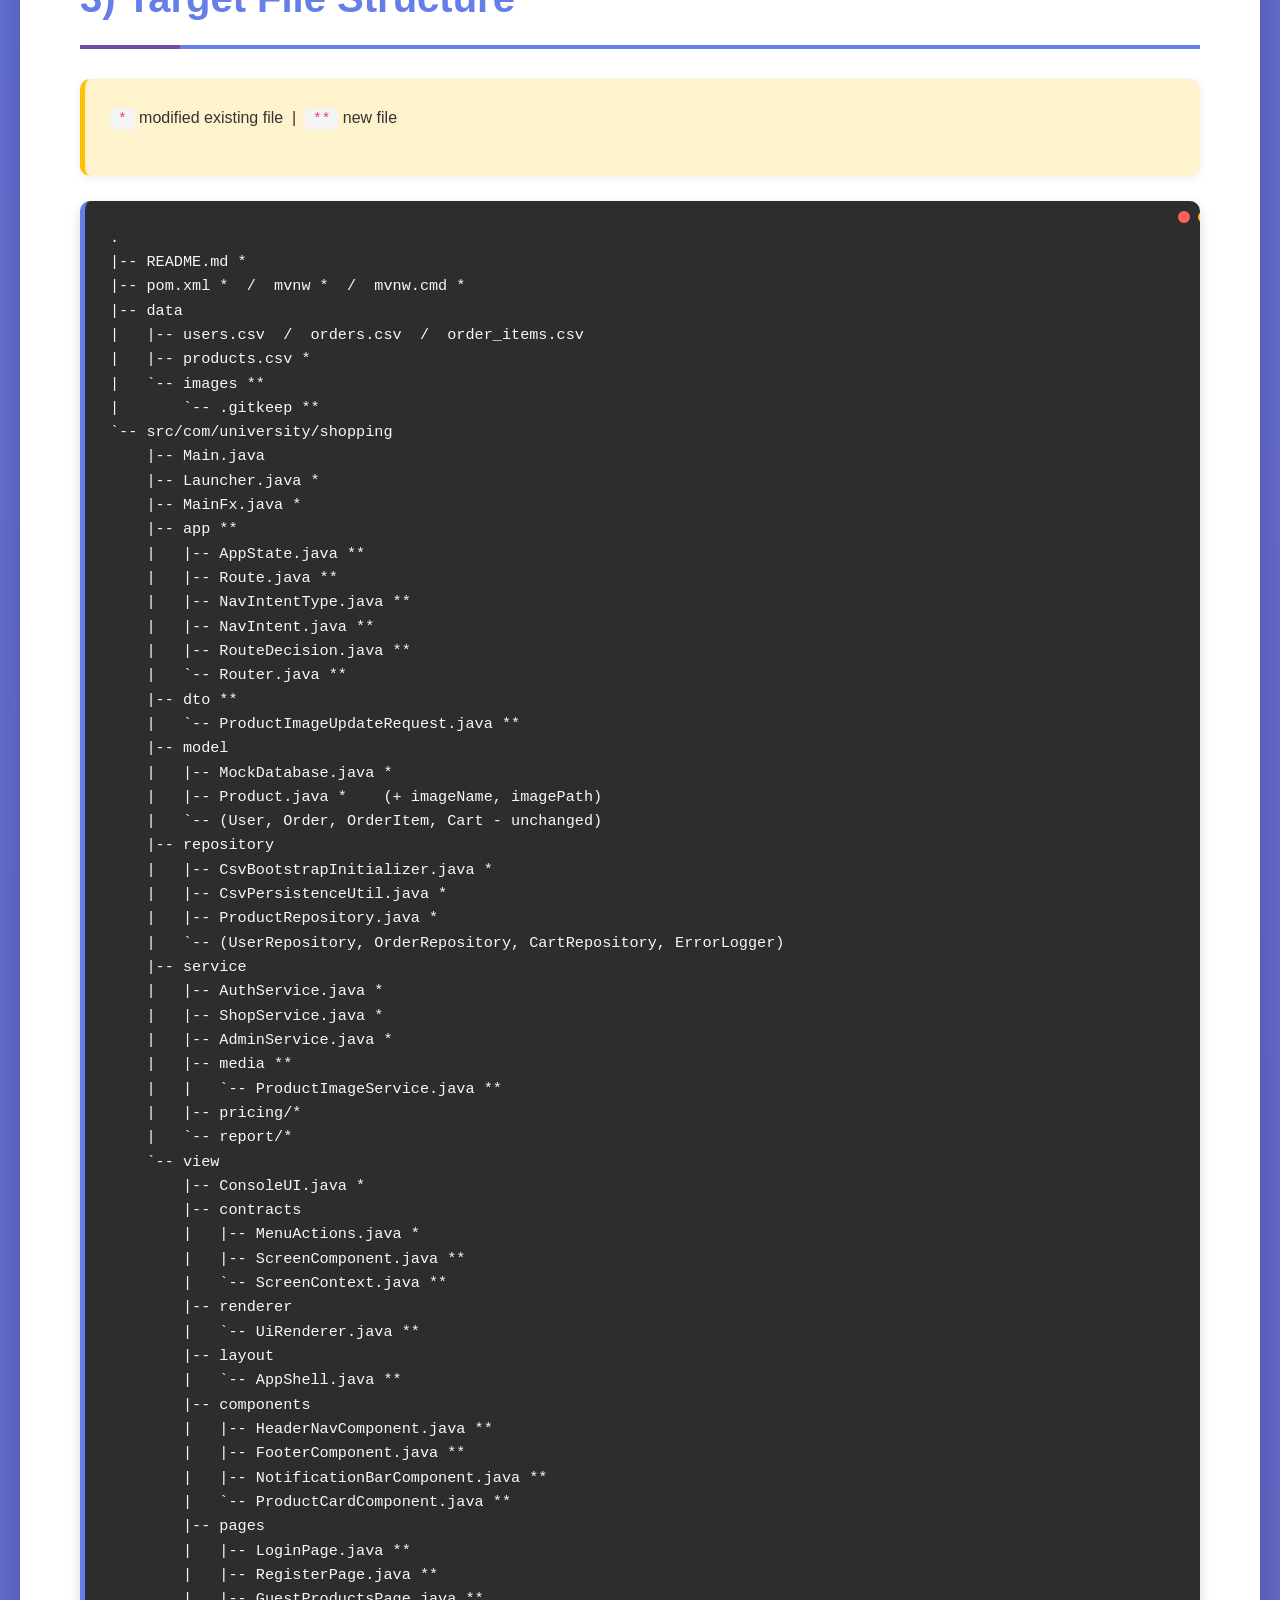
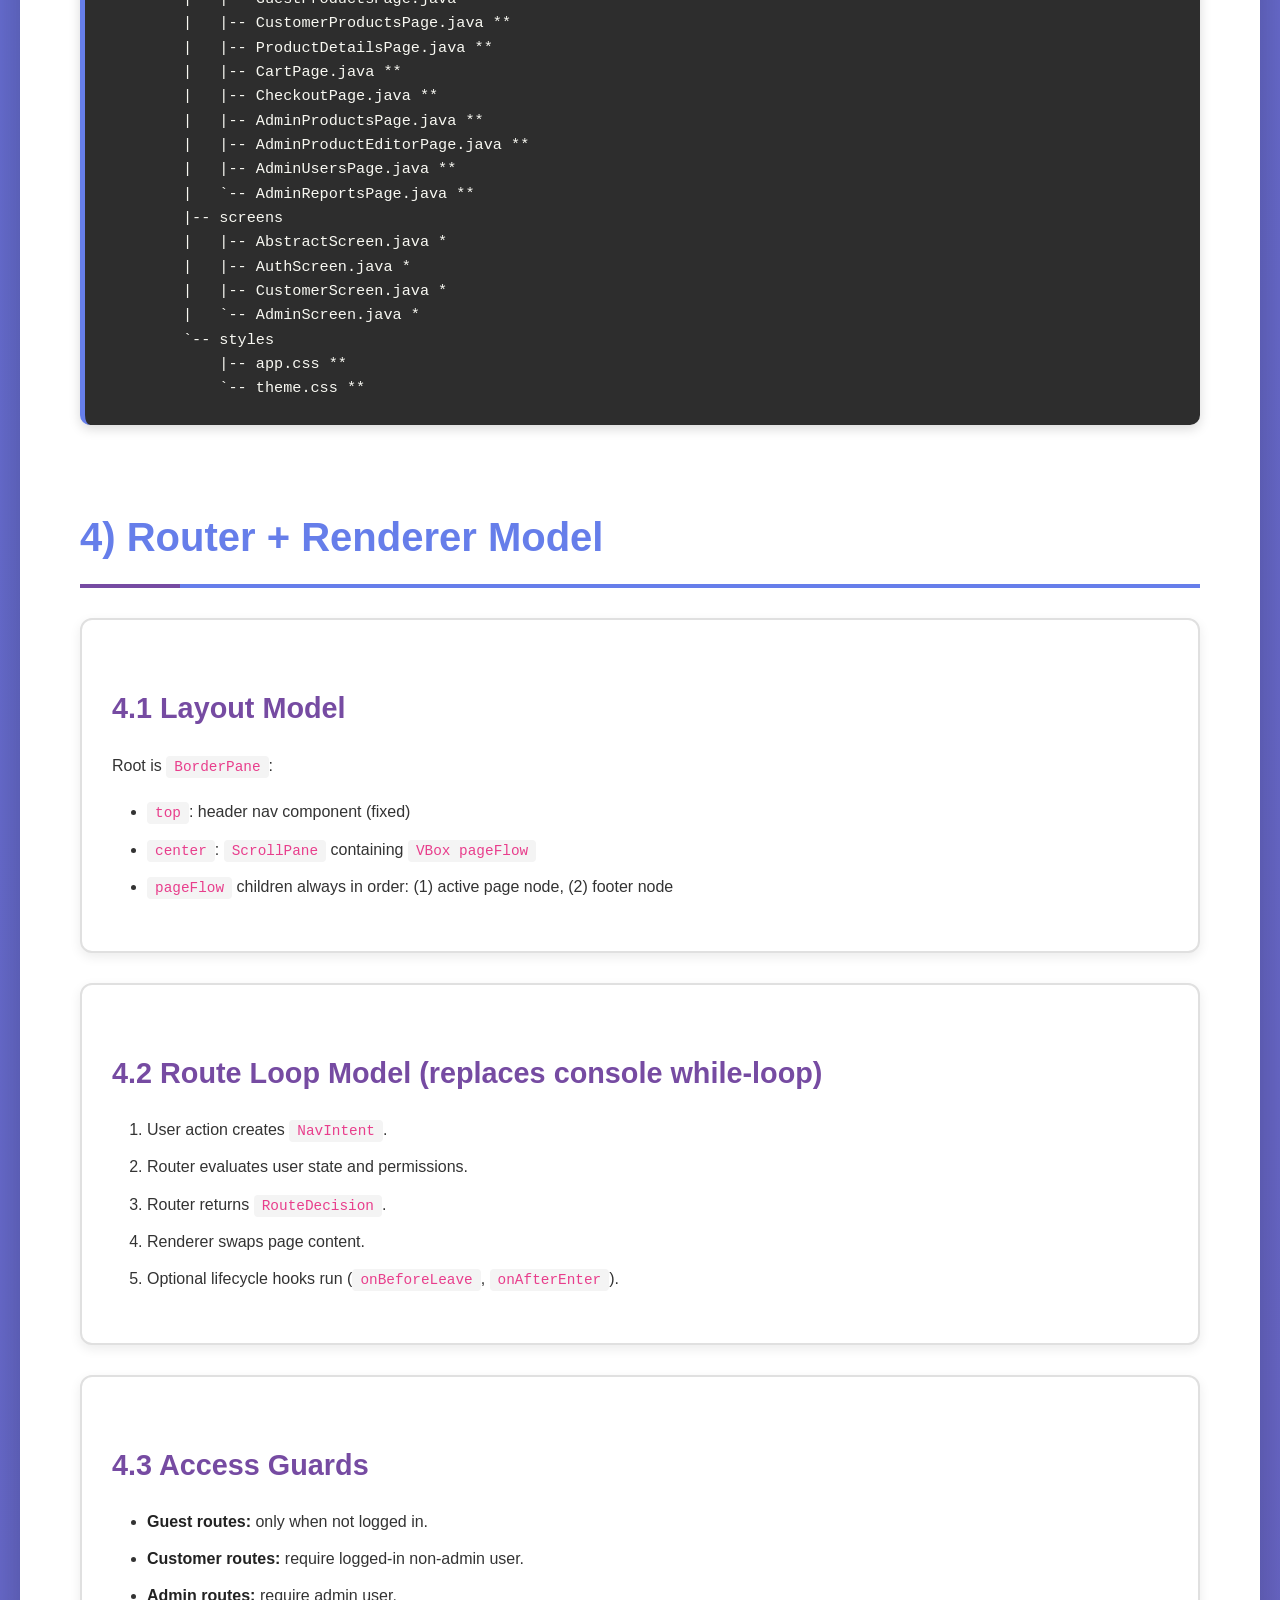
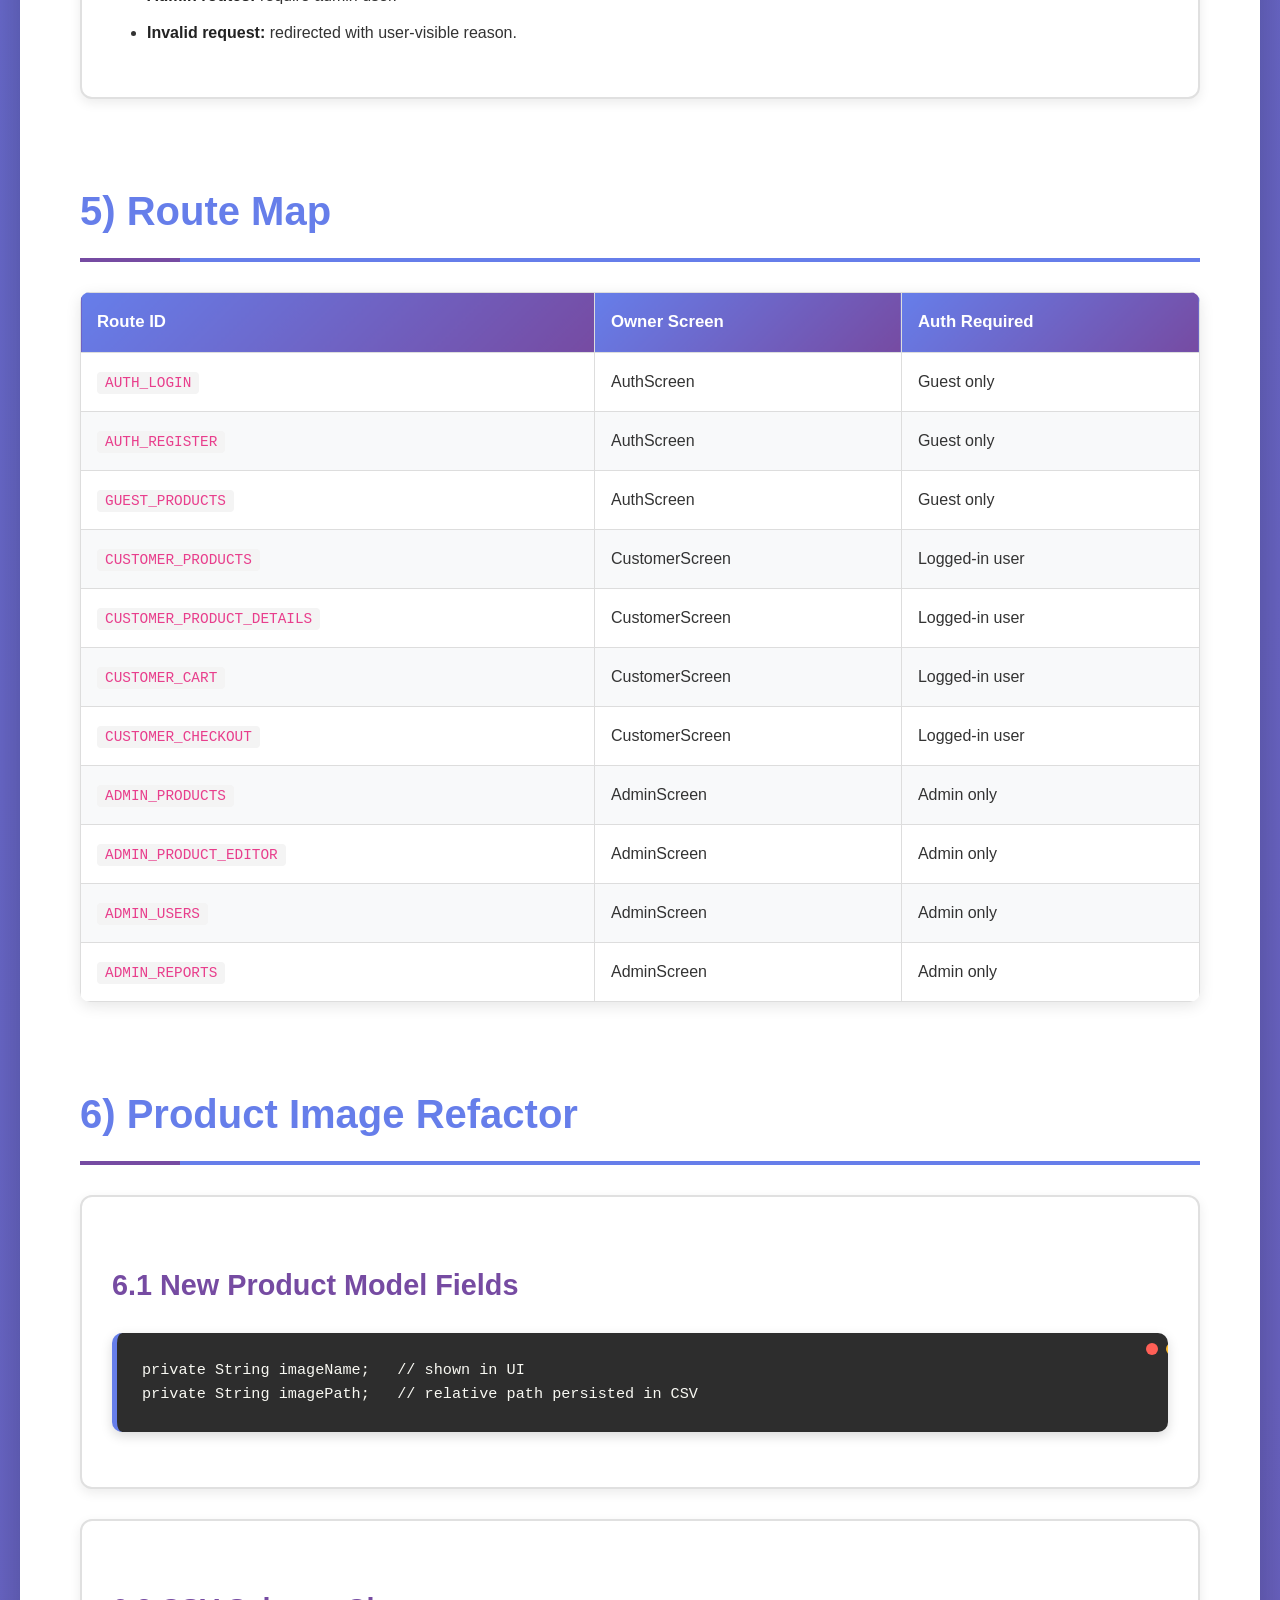
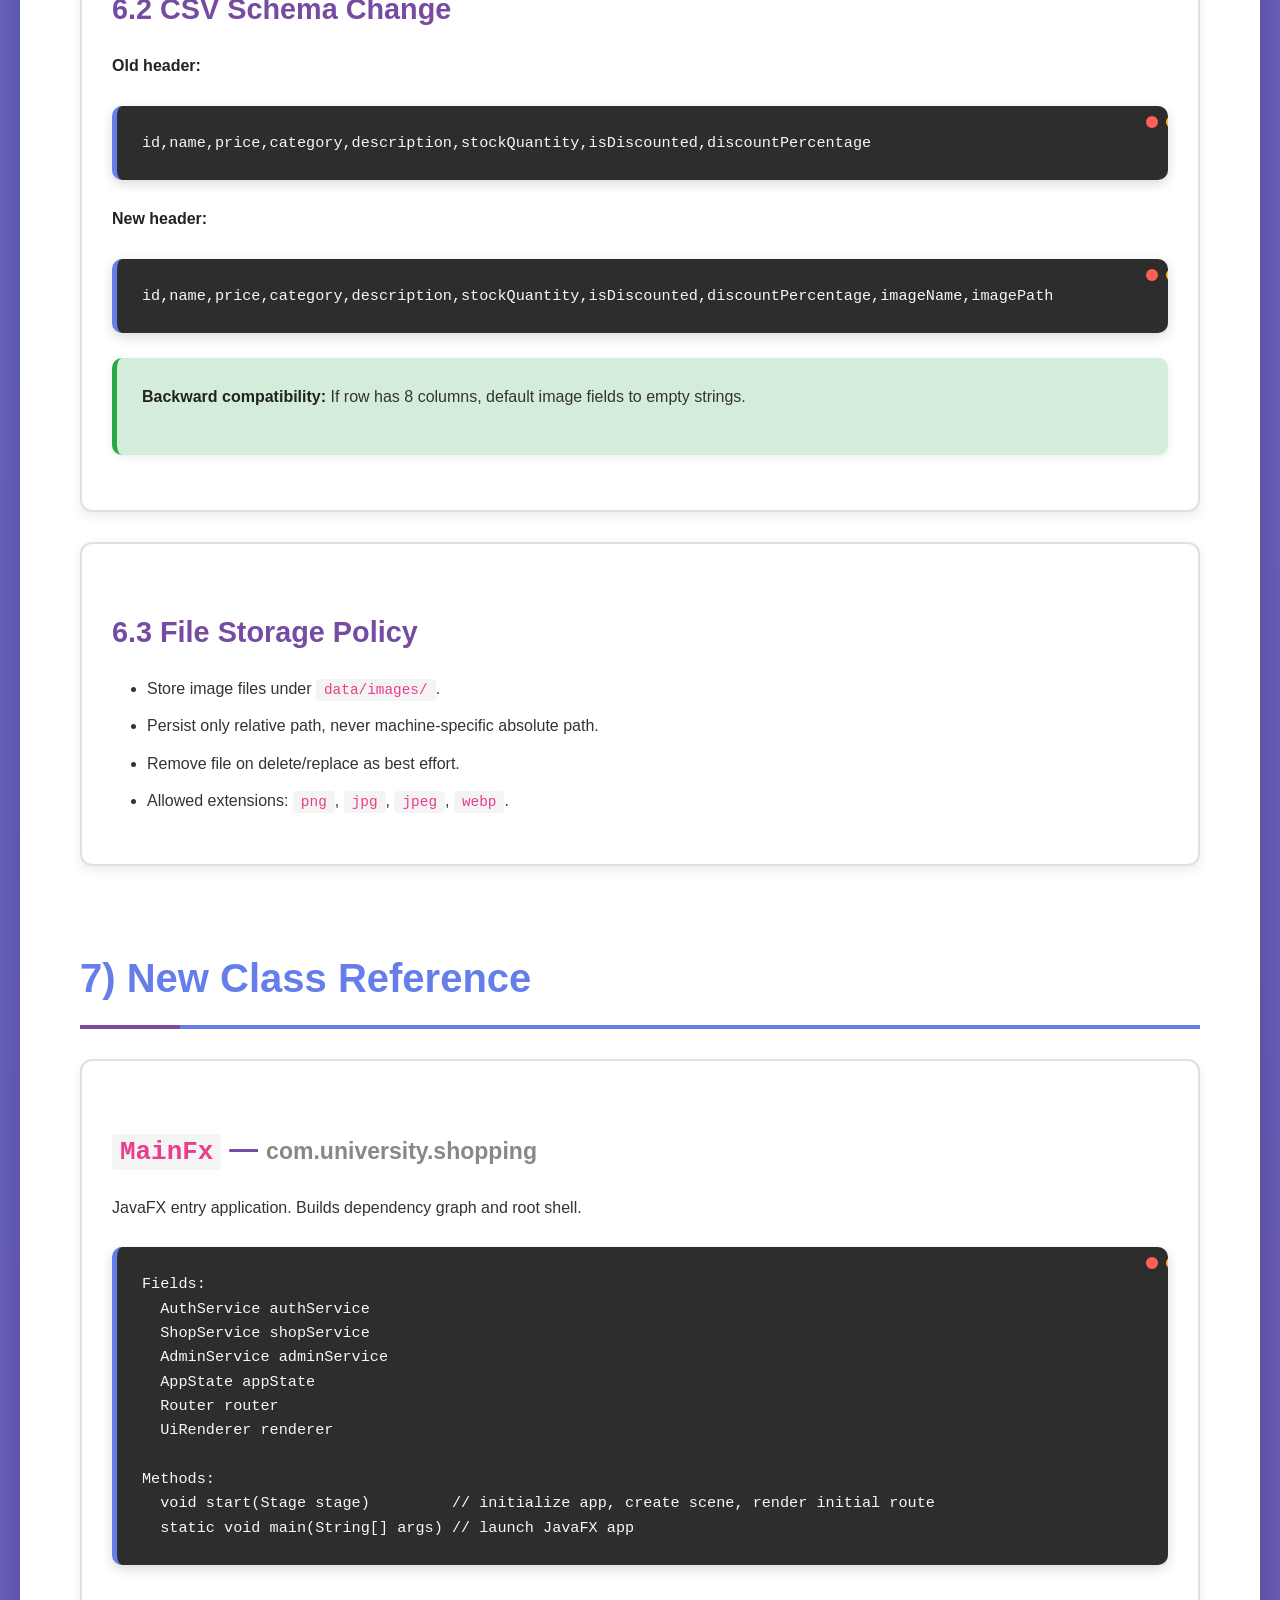
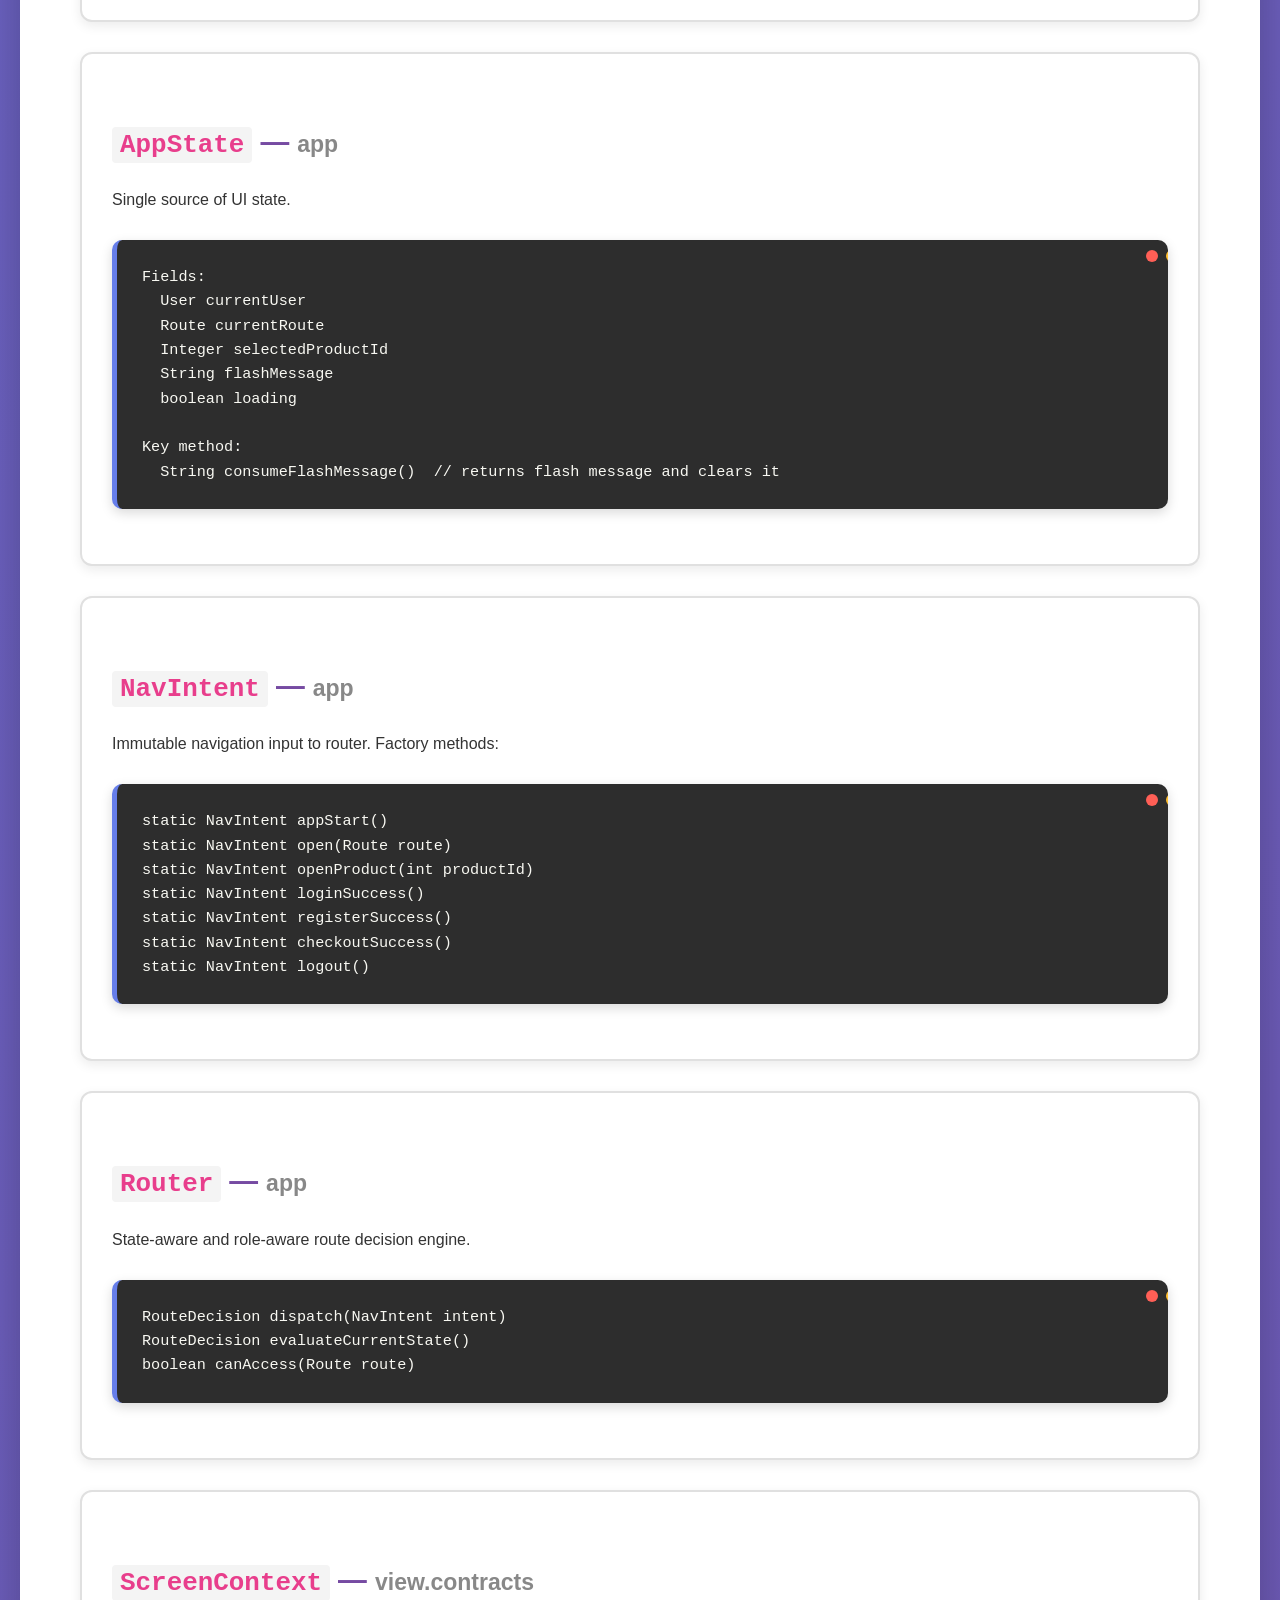
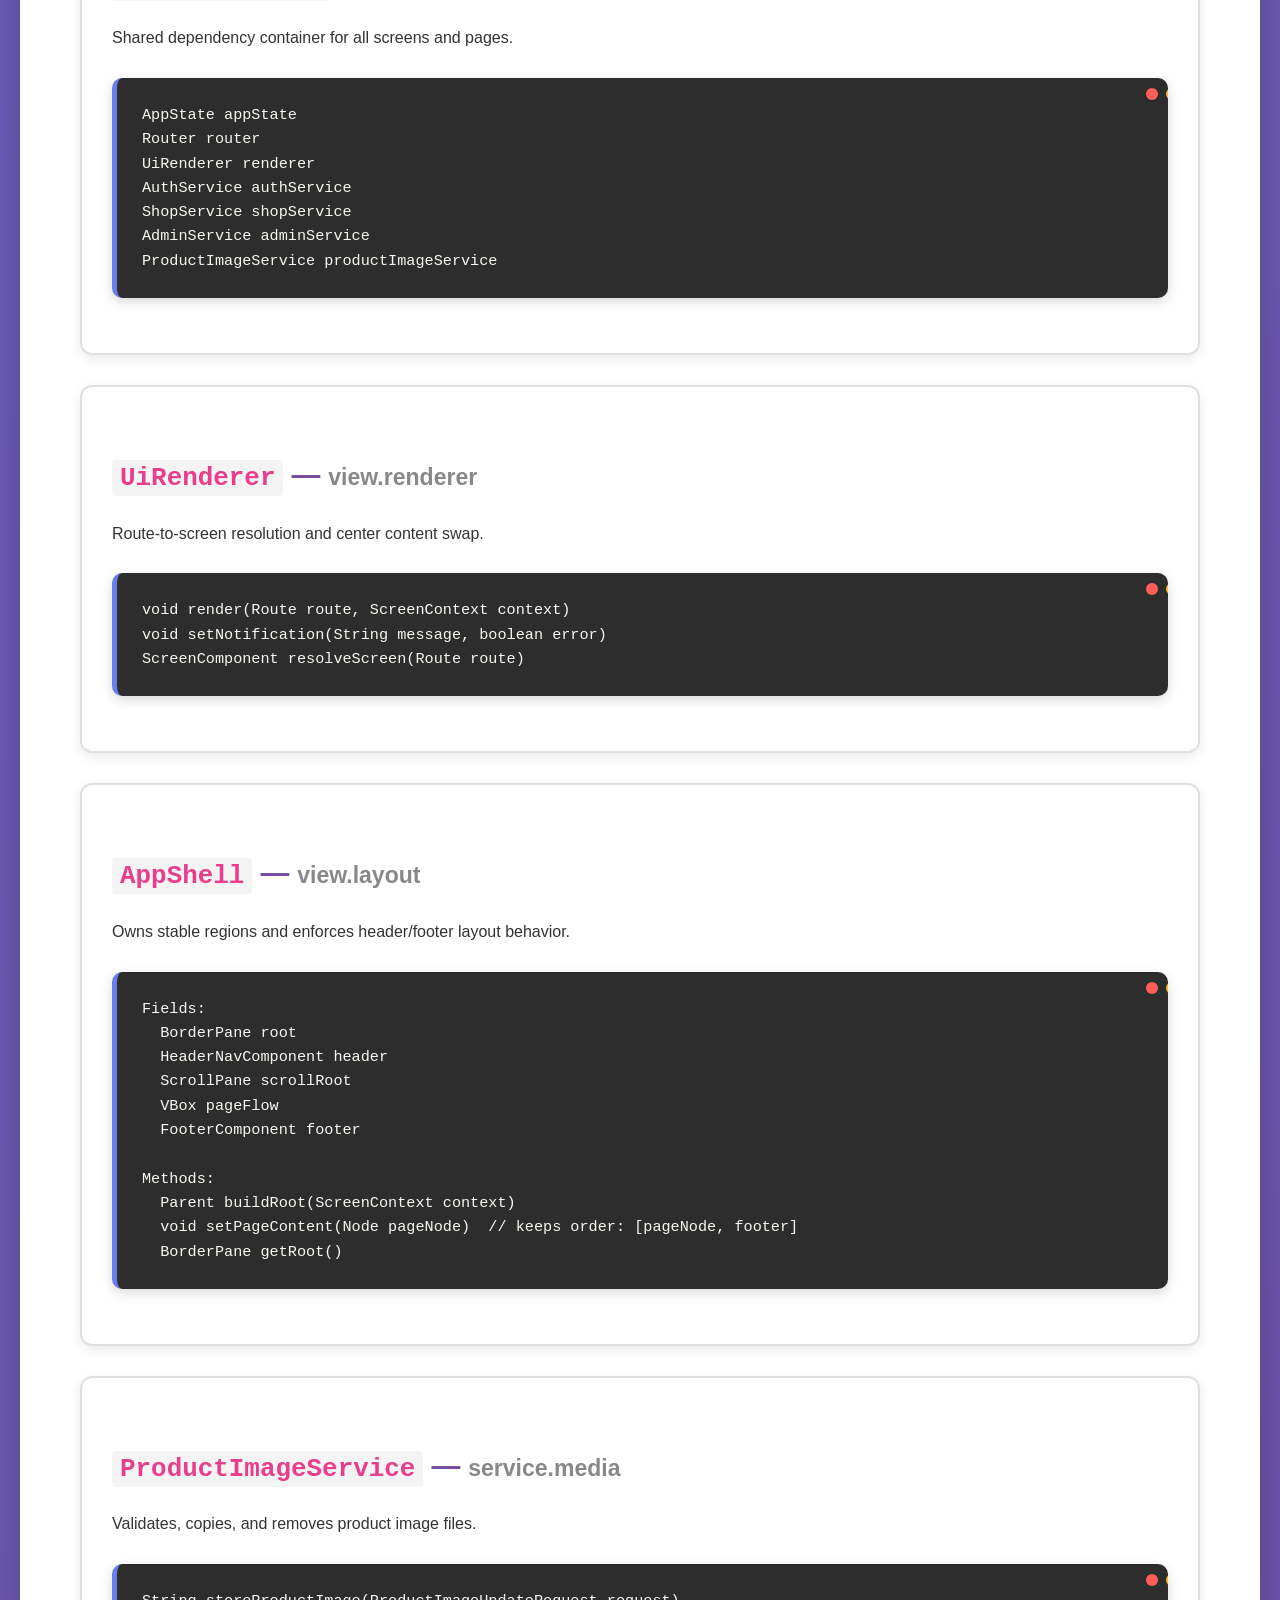
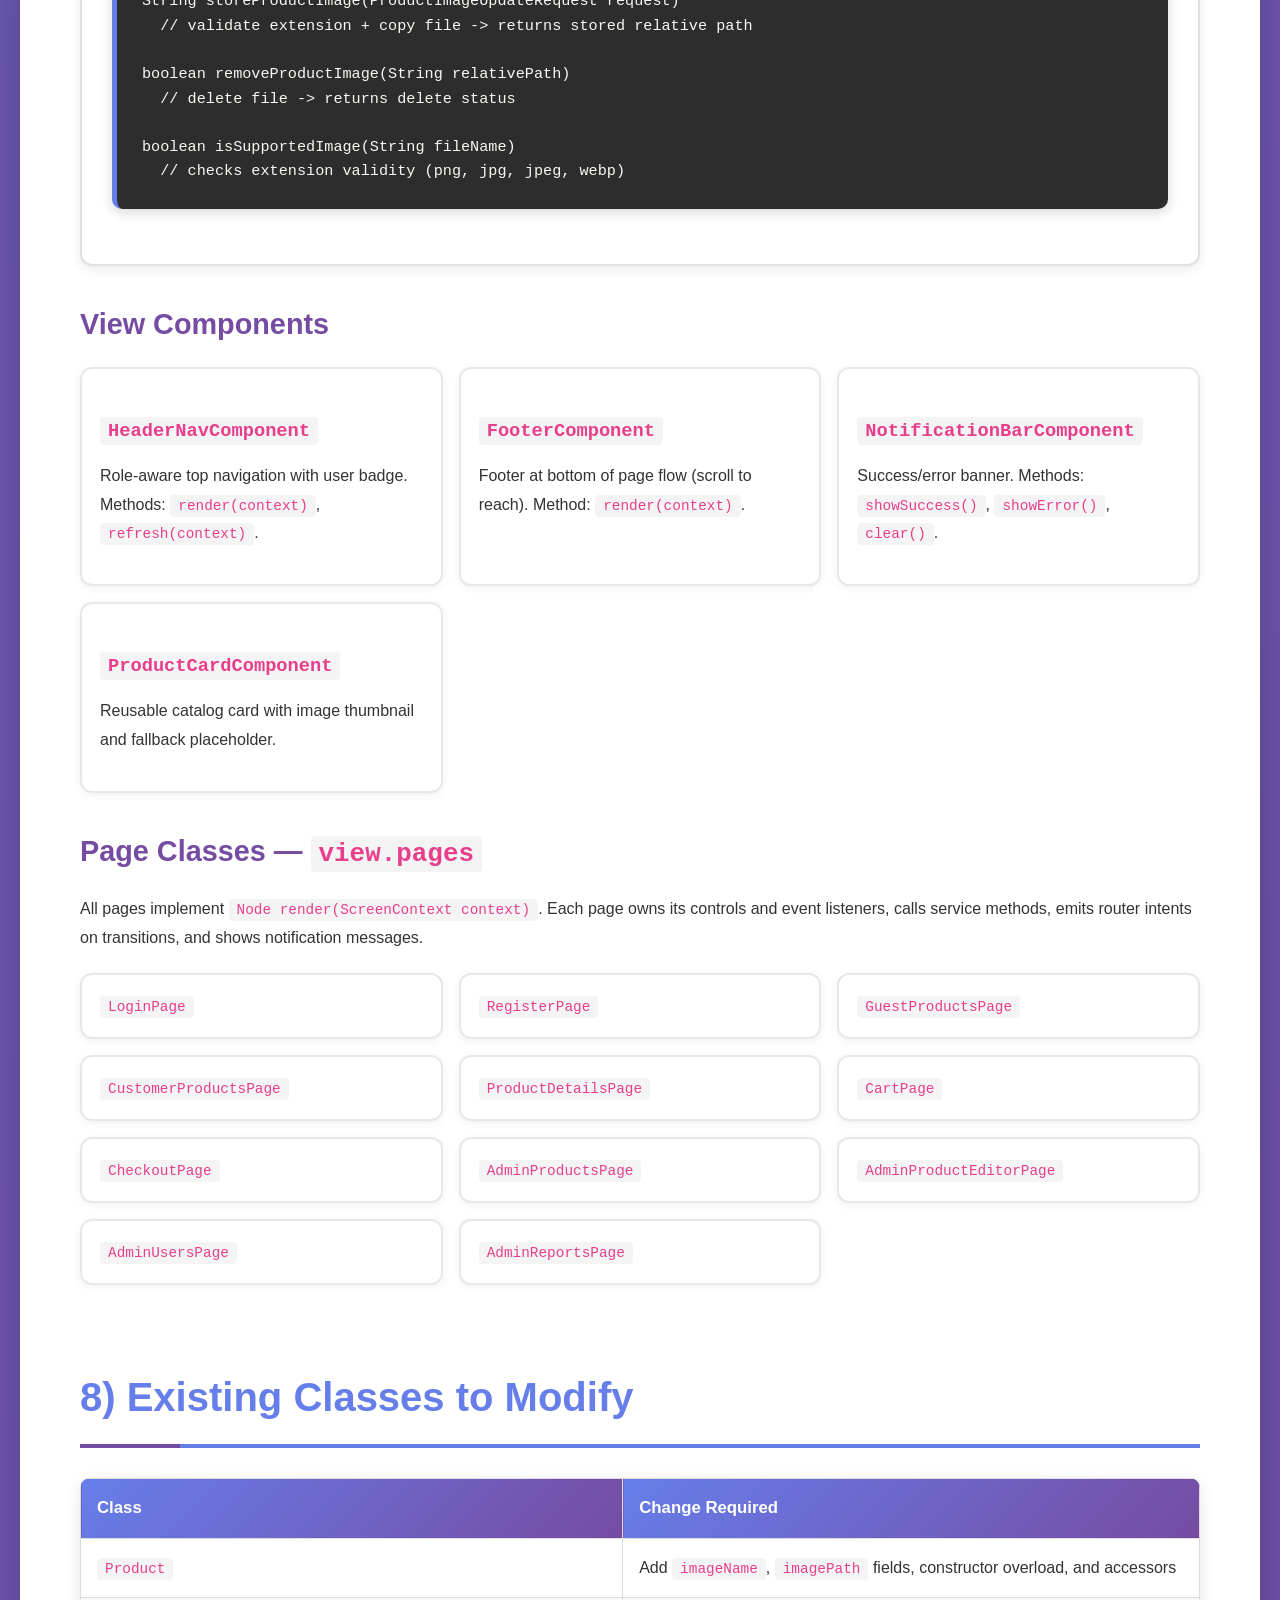
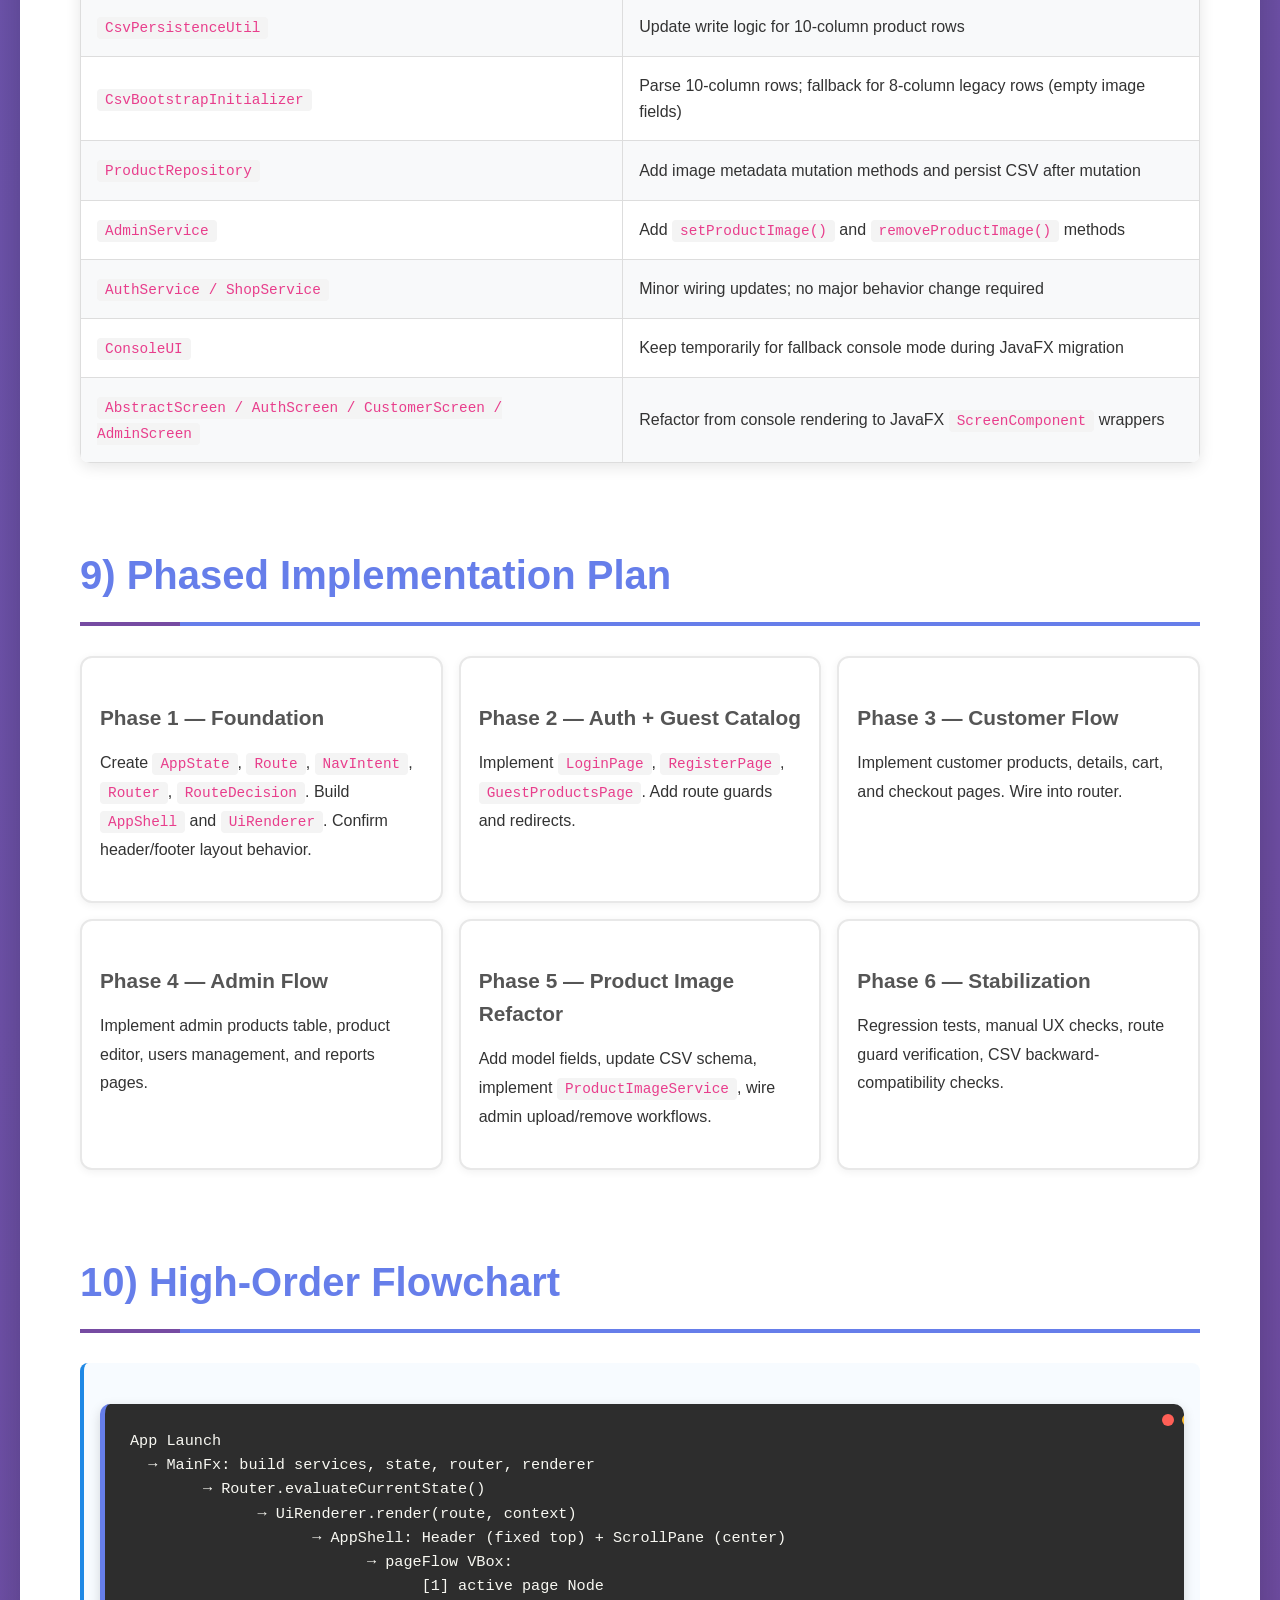
==== commit 7a9bfefa: "new index.html with gui" ====
--- a/index.html
+++ b/index.html
@@ -559,10 +559,26 @@
         <nav>
             <h3>📚 Documentation Screens</h3>
             <div class="screen-switcher">
-                <button id="show-v3" class="screen-btn active" type="button">v3 - Step 3 CSV Persistence (Default)</button>
+                <button id="show-v4" class="screen-btn active" type="button">v4 - Step 5 JavaFX SPA Router (Default)</button>
+                <button id="show-v3" class="screen-btn" type="button">v3 - Step 3 CSV Persistence</button>
                 <button id="show-v2" class="screen-btn" type="button">v2 - OOP Extension Blueprint</button>
                 <button id="show-v1" class="screen-btn" type="button">v1 - Legacy Architecture Doc</button>
             </div>
+
+            <h3>🆕 v4 Step 5 Navigation</h3>
+            <ul>
+                <li><a href="#v4-summary" data-screen="v4">Summary</a></li>
+                <li><a href="#v4-arch" data-screen="v4">Architecture</a></li>
+                <li><a href="#v4-rules" data-screen="v4">UI Rules</a></li>
+                <li><a href="#v4-tree" data-screen="v4">File Structure</a></li>
+                <li><a href="#v4-router" data-screen="v4">Router + Renderer</a></li>
+                <li><a href="#v4-routes" data-screen="v4">Route Map</a></li>
+                <li><a href="#v4-image" data-screen="v4">Image Refactor</a></li>
+                <li><a href="#v4-classes" data-screen="v4">New Classes</a></li>
+                <li><a href="#v4-existing" data-screen="v4">Modified Classes</a></li>
+                <li><a href="#v4-phases" data-screen="v4">Phases</a></li>
+                <li><a href="#v4-checklist" data-screen="v4">Test Checklist</a></li>
+            </ul>
 
             <h3>🆕 v3 Step 3 Navigation</h3>
             <ul>
@@ -600,12 +616,480 @@
         </nav>
 
         <div class="content">
-            <div id="screen-v3" class="doc-screen active">
+
+            <!-- ==================== V4 SCREEN ==================== -->
+            <div id="screen-v4" class="doc-screen active">
+
+                <section id="v4-summary">
+                    <h2>v4: Step 5 &mdash; JavaFX SPA Router + Product Image Refactor</h2>
+                    <div class="box box-info">
+                        <h3>Executive Summary</h3>
+                        <p>We are moving from a console UI loop to a JavaFX desktop frontend with SPA-style behavior.</p>
+                        <p>The new UI model: one window (<code>Stage</code>), one shell layout, fixed header at top, dynamic page content in center, footer always present at the bottom of page content (not sticky), route decision made by a custom router based on app state.</p>
+                        <p>The old <code>while</code> loop behavior from console is preserved conceptually as: <code>intent &rarr; router decision &rarr; renderer swaps page</code>.</p>
+                    </div>
+                </section>
+
+                <section id="v4-arch">
+                    <h2>1) Current vs Target Architecture</h2>
+                    <div class="blueprint-grid">
+                        <div class="blueprint-card">
+                            <h4>Current (Console)</h4>
+                            <ul>
+                                <li>Console interaction in menu loops</li>
+                                <li>Navigation through numeric options</li>
+                                <li>Rendering is text output in terminal</li>
+                            </ul>
+                        </div>
+                        <div class="blueprint-card">
+                            <h4>Target (JavaFX)</h4>
+                            <ul>
+                                <li>JavaFX event-driven navigation</li>
+                                <li>Navigation based on route/state, not scanner input loops</li>
+                                <li>Rendering through JavaFX Nodes</li>
+                                <li>Same service and repository business logic reused underneath</li>
+                            </ul>
+                        </div>
+                    </div>
+                </section>
+
+                <section id="v4-rules">
+                    <h2>2) Core UI Rules (Non-Negotiable)</h2>
+                    <div class="box box-danger">
+                        <ol>
+                            <li>Header is fixed in the top region and is always visible.</li>
+                            <li>Main page content is route-driven and replaced by renderer.</li>
+                            <li>Footer is always rendered as part of page flow at the bottom.</li>
+                            <li>Footer is <strong>not</strong> fixed to viewport bottom.</li>
+                            <li>On long pages, users scroll to reach footer.</li>
+                        </ol>
+                    </div>
+                    <div class="box box-info">
+                        <h3>Runtime Baseline</h3>
+                        <ul>
+                            <li>JDK 17+</li>
+                            <li>Maven wrapper in repository root</li>
+                            <li>JavaFX dependencies managed by Maven</li>
+                            <li>IntelliJ can open this repository directly as a Maven project</li>
+                        </ul>
+                    </div>
+                </section>
+
+                <section id="v4-tree">
+                    <h2>3) Target File Structure</h2>
+                    <div class="box box-warning">
+                        <p><code>*</code> modified existing file &nbsp;|&nbsp; <code>**</code> new file</p>
+                    </div>
+                    <pre><code>.
+|-- README.md *
+|-- pom.xml *  /  mvnw *  /  mvnw.cmd *
+|-- data
+|   |-- users.csv  /  orders.csv  /  order_items.csv
+|   |-- products.csv *
+|   `-- images **
+|       `-- .gitkeep **
+`-- src/com/university/shopping
+    |-- Main.java
+    |-- Launcher.java *
+    |-- MainFx.java *
+    |-- app **
+    |   |-- AppState.java **
+    |   |-- Route.java **
+    |   |-- NavIntentType.java **
+    |   |-- NavIntent.java **
+    |   |-- RouteDecision.java **
+    |   `-- Router.java **
+    |-- dto **
+    |   `-- ProductImageUpdateRequest.java **
+    |-- model
+    |   |-- MockDatabase.java *
+    |   |-- Product.java *    (+ imageName, imagePath)
+    |   `-- (User, Order, OrderItem, Cart - unchanged)
+    |-- repository
+    |   |-- CsvBootstrapInitializer.java *
+    |   |-- CsvPersistenceUtil.java *
+    |   |-- ProductRepository.java *
+    |   `-- (UserRepository, OrderRepository, CartRepository, ErrorLogger)
+    |-- service
+    |   |-- AuthService.java *
+    |   |-- ShopService.java *
+    |   |-- AdminService.java *
+    |   |-- media **
+    |   |   `-- ProductImageService.java **
+    |   |-- pricing/*
+    |   `-- report/*
+    `-- view
+        |-- ConsoleUI.java *
+        |-- contracts
+        |   |-- MenuActions.java *
+        |   |-- ScreenComponent.java **
+        |   `-- ScreenContext.java **
+        |-- renderer
+        |   `-- UiRenderer.java **
+        |-- layout
+        |   `-- AppShell.java **
+        |-- components
+        |   |-- HeaderNavComponent.java **
+        |   |-- FooterComponent.java **
+        |   |-- NotificationBarComponent.java **
+        |   `-- ProductCardComponent.java **
+        |-- pages
+        |   |-- LoginPage.java **
+        |   |-- RegisterPage.java **
+        |   |-- GuestProductsPage.java **
+        |   |-- CustomerProductsPage.java **
+        |   |-- ProductDetailsPage.java **
+        |   |-- CartPage.java **
+        |   |-- CheckoutPage.java **
+        |   |-- AdminProductsPage.java **
+        |   |-- AdminProductEditorPage.java **
+        |   |-- AdminUsersPage.java **
+        |   `-- AdminReportsPage.java **
+        |-- screens
+        |   |-- AbstractScreen.java *
+        |   |-- AuthScreen.java *
+        |   |-- CustomerScreen.java *
+        |   `-- AdminScreen.java *
+        `-- styles
+            |-- app.css **
+            `-- theme.css **</code></pre>
+                </section>
+
+                <section id="v4-router">
+                    <h2>4) Router + Renderer Model</h2>
+                    <div class="method-card">
+                        <h3>4.1 Layout Model</h3>
+                        <p>Root is <code>BorderPane</code>:</p>
+                        <ul>
+                            <li><code>top</code>: header nav component (fixed)</li>
+                            <li><code>center</code>: <code>ScrollPane</code> containing <code>VBox pageFlow</code></li>
+                            <li><code>pageFlow</code> children always in order: (1) active page node, (2) footer node</li>
+                        </ul>
+                    </div>
+                    <div class="method-card">
+                        <h3>4.2 Route Loop Model (replaces console while-loop)</h3>
+                        <ol>
+                            <li>User action creates <code>NavIntent</code>.</li>
+                            <li>Router evaluates user state and permissions.</li>
+                            <li>Router returns <code>RouteDecision</code>.</li>
+                            <li>Renderer swaps page content.</li>
+                            <li>Optional lifecycle hooks run (<code>onBeforeLeave</code>, <code>onAfterEnter</code>).</li>
+                        </ol>
+                    </div>
+                    <div class="method-card">
+                        <h3>4.3 Access Guards</h3>
+                        <ul>
+                            <li><strong>Guest routes:</strong> only when not logged in.</li>
+                            <li><strong>Customer routes:</strong> require logged-in non-admin user.</li>
+                            <li><strong>Admin routes:</strong> require admin user.</li>
+                            <li><strong>Invalid request:</strong> redirected with user-visible reason.</li>
+                        </ul>
+                    </div>
+                </section>
+
+                <section id="v4-routes">
+                    <h2>5) Route Map</h2>
+                    <table>
+                        <thead>
+                            <tr><th>Route ID</th><th>Owner Screen</th><th>Auth Required</th></tr>
+                        </thead>
+                        <tbody>
+                            <tr><td><code>AUTH_LOGIN</code></td><td>AuthScreen</td><td>Guest only</td></tr>
+                            <tr><td><code>AUTH_REGISTER</code></td><td>AuthScreen</td><td>Guest only</td></tr>
+                            <tr><td><code>GUEST_PRODUCTS</code></td><td>AuthScreen</td><td>Guest only</td></tr>
+                            <tr><td><code>CUSTOMER_PRODUCTS</code></td><td>CustomerScreen</td><td>Logged-in user</td></tr>
+                            <tr><td><code>CUSTOMER_PRODUCT_DETAILS</code></td><td>CustomerScreen</td><td>Logged-in user</td></tr>
+                            <tr><td><code>CUSTOMER_CART</code></td><td>CustomerScreen</td><td>Logged-in user</td></tr>
+                            <tr><td><code>CUSTOMER_CHECKOUT</code></td><td>CustomerScreen</td><td>Logged-in user</td></tr>
+                            <tr><td><code>ADMIN_PRODUCTS</code></td><td>AdminScreen</td><td>Admin only</td></tr>
+                            <tr><td><code>ADMIN_PRODUCT_EDITOR</code></td><td>AdminScreen</td><td>Admin only</td></tr>
+                            <tr><td><code>ADMIN_USERS</code></td><td>AdminScreen</td><td>Admin only</td></tr>
+                            <tr><td><code>ADMIN_REPORTS</code></td><td>AdminScreen</td><td>Admin only</td></tr>
+                        </tbody>
+                    </table>
+                </section>
+
+                <section id="v4-image">
+                    <h2>6) Product Image Refactor</h2>
+                    <div class="method-card">
+                        <h3>6.1 New Product Model Fields</h3>
+                        <pre><code>private String imageName;   // shown in UI
+private String imagePath;   // relative path persisted in CSV</code></pre>
+                    </div>
+                    <div class="method-card">
+                        <h3>6.2 CSV Schema Change</h3>
+                        <p><strong>Old header:</strong></p>
+                        <pre><code>id,name,price,category,description,stockQuantity,isDiscounted,discountPercentage</code></pre>
+                        <p><strong>New header:</strong></p>
+                        <pre><code>id,name,price,category,description,stockQuantity,isDiscounted,discountPercentage,imageName,imagePath</code></pre>
+                        <div class="box box-success">
+                            <p><strong>Backward compatibility:</strong> If row has 8 columns, default image fields to empty strings.</p>
+                        </div>
+                    </div>
+                    <div class="method-card">
+                        <h3>6.3 File Storage Policy</h3>
+                        <ul>
+                            <li>Store image files under <code>data/images/</code>.</li>
+                            <li>Persist only relative path, never machine-specific absolute path.</li>
+                            <li>Remove file on delete/replace as best effort.</li>
+                            <li>Allowed extensions: <code>png</code>, <code>jpg</code>, <code>jpeg</code>, <code>webp</code>.</li>
+                        </ul>
+                    </div>
+                </section>
+
+                <section id="v4-classes">
+                    <h2>7) New Class Reference</h2>
+
+                    <div class="method-card">
+                        <h3><code>MainFx</code> &mdash; <span style="font-size:0.8em;color:#888">com.university.shopping</span></h3>
+                        <p>JavaFX entry application. Builds dependency graph and root shell.</p>
+                        <pre><code>Fields:
+  AuthService authService
+  ShopService shopService
+  AdminService adminService
+  AppState appState
+  Router router
+  UiRenderer renderer
+
+Methods:
+  void start(Stage stage)         // initialize app, create scene, render initial route
+  static void main(String[] args) // launch JavaFX app</code></pre>
+                    </div>
+
+                    <div class="method-card">
+                        <h3><code>AppState</code> &mdash; <span style="font-size:0.8em;color:#888">app</span></h3>
+                        <p>Single source of UI state.</p>
+                        <pre><code>Fields:
+  User currentUser
+  Route currentRoute
+  Integer selectedProductId
+  String flashMessage
+  boolean loading
+
+Key method:
+  String consumeFlashMessage()  // returns flash message and clears it</code></pre>
+                    </div>
+
+                    <div class="method-card">
+                        <h3><code>NavIntent</code> &mdash; <span style="font-size:0.8em;color:#888">app</span></h3>
+                        <p>Immutable navigation input to router. Factory methods:</p>
+                        <pre><code>static NavIntent appStart()
+static NavIntent open(Route route)
+static NavIntent openProduct(int productId)
+static NavIntent loginSuccess()
+static NavIntent registerSuccess()
+static NavIntent checkoutSuccess()
+static NavIntent logout()</code></pre>
+                    </div>
+
+                    <div class="method-card">
+                        <h3><code>Router</code> &mdash; <span style="font-size:0.8em;color:#888">app</span></h3>
+                        <p>State-aware and role-aware route decision engine.</p>
+                        <pre><code>RouteDecision dispatch(NavIntent intent)
+RouteDecision evaluateCurrentState()
+boolean canAccess(Route route)</code></pre>
+                    </div>
+
+                    <div class="method-card">
+                        <h3><code>ScreenContext</code> &mdash; <span style="font-size:0.8em;color:#888">view.contracts</span></h3>
+                        <p>Shared dependency container for all screens and pages.</p>
+                        <pre><code>AppState appState
+Router router
+UiRenderer renderer
+AuthService authService
+ShopService shopService
+AdminService adminService
+ProductImageService productImageService</code></pre>
+                    </div>
+
+                    <div class="method-card">
+                        <h3><code>UiRenderer</code> &mdash; <span style="font-size:0.8em;color:#888">view.renderer</span></h3>
+                        <p>Route-to-screen resolution and center content swap.</p>
+                        <pre><code>void render(Route route, ScreenContext context)
+void setNotification(String message, boolean error)
+ScreenComponent resolveScreen(Route route)</code></pre>
+                    </div>
+
+                    <div class="method-card">
+                        <h3><code>AppShell</code> &mdash; <span style="font-size:0.8em;color:#888">view.layout</span></h3>
+                        <p>Owns stable regions and enforces header/footer layout behavior.</p>
+                        <pre><code>Fields:
+  BorderPane root
+  HeaderNavComponent header
+  ScrollPane scrollRoot
+  VBox pageFlow
+  FooterComponent footer
+
+Methods:
+  Parent buildRoot(ScreenContext context)
+  void setPageContent(Node pageNode)  // keeps order: [pageNode, footer]
+  BorderPane getRoot()</code></pre>
+                    </div>
+
+                    <div class="method-card">
+                        <h3><code>ProductImageService</code> &mdash; <span style="font-size:0.8em;color:#888">service.media</span></h3>
+                        <p>Validates, copies, and removes product image files.</p>
+                        <pre><code>String storeProductImage(ProductImageUpdateRequest request)
+  // validate extension + copy file -> returns stored relative path
+
+boolean removeProductImage(String relativePath)
+  // delete file -> returns delete status
+
+boolean isSupportedImage(String fileName)
+  // checks extension validity (png, jpg, jpeg, webp)</code></pre>
+                    </div>
+
+                    <h3>View Components</h3>
+                    <div class="blueprint-grid">
+                        <div class="blueprint-card">
+                            <h4><code>HeaderNavComponent</code></h4>
+                            <p>Role-aware top navigation with user badge. Methods: <code>render(context)</code>, <code>refresh(context)</code>.</p>
+                        </div>
+                        <div class="blueprint-card">
+                            <h4><code>FooterComponent</code></h4>
+                            <p>Footer at bottom of page flow (scroll to reach). Method: <code>render(context)</code>.</p>
+                        </div>
+                        <div class="blueprint-card">
+                            <h4><code>NotificationBarComponent</code></h4>
+                            <p>Success/error banner. Methods: <code>showSuccess()</code>, <code>showError()</code>, <code>clear()</code>.</p>
+                        </div>
+                        <div class="blueprint-card">
+                            <h4><code>ProductCardComponent</code></h4>
+                            <p>Reusable catalog card with image thumbnail and fallback placeholder.</p>
+                        </div>
+                    </div>
+
+                    <h3>Page Classes &mdash; <code>view.pages</code></h3>
+                    <p>All pages implement <code>Node render(ScreenContext context)</code>. Each page owns its controls and event listeners, calls service methods, emits router intents on transitions, and shows notification messages.</p>
+                    <div class="blueprint-grid">
+                        <div class="blueprint-card"><code>LoginPage</code></div>
+                        <div class="blueprint-card"><code>RegisterPage</code></div>
+                        <div class="blueprint-card"><code>GuestProductsPage</code></div>
+                        <div class="blueprint-card"><code>CustomerProductsPage</code></div>
+                        <div class="blueprint-card"><code>ProductDetailsPage</code></div>
+                        <div class="blueprint-card"><code>CartPage</code></div>
+                        <div class="blueprint-card"><code>CheckoutPage</code></div>
+                        <div class="blueprint-card"><code>AdminProductsPage</code></div>
+                        <div class="blueprint-card"><code>AdminProductEditorPage</code></div>
+                        <div class="blueprint-card"><code>AdminUsersPage</code></div>
+                        <div class="blueprint-card"><code>AdminReportsPage</code></div>
+                    </div>
+                </section>
+
+                <section id="v4-existing">
+                    <h2>8) Existing Classes to Modify</h2>
+                    <table>
+                        <thead>
+                            <tr><th>Class</th><th>Change Required</th></tr>
+                        </thead>
+                        <tbody>
+                            <tr><td><code>Product</code></td><td>Add <code>imageName</code>, <code>imagePath</code> fields, constructor overload, and accessors</td></tr>
+                            <tr><td><code>CsvPersistenceUtil</code></td><td>Update write logic for 10-column product rows</td></tr>
+                            <tr><td><code>CsvBootstrapInitializer</code></td><td>Parse 10-column rows; fallback for 8-column legacy rows (empty image fields)</td></tr>
+                            <tr><td><code>ProductRepository</code></td><td>Add image metadata mutation methods and persist CSV after mutation</td></tr>
+                            <tr><td><code>AdminService</code></td><td>Add <code>setProductImage()</code> and <code>removeProductImage()</code> methods</td></tr>
+                            <tr><td><code>AuthService / ShopService</code></td><td>Minor wiring updates; no major behavior change required</td></tr>
+                            <tr><td><code>ConsoleUI</code></td><td>Keep temporarily for fallback console mode during JavaFX migration</td></tr>
+                            <tr><td><code>AbstractScreen / AuthScreen / CustomerScreen / AdminScreen</code></td><td>Refactor from console rendering to JavaFX <code>ScreenComponent</code> wrappers</td></tr>
+                        </tbody>
+                    </table>
+                </section>
+
+                <section id="v4-phases">
+                    <h2>9) Phased Implementation Plan</h2>
+                    <div class="blueprint-grid">
+                        <div class="blueprint-card">
+                            <h4>Phase 1 &mdash; Foundation</h4>
+                            <p>Create <code>AppState</code>, <code>Route</code>, <code>NavIntent</code>, <code>Router</code>, <code>RouteDecision</code>. Build <code>AppShell</code> and <code>UiRenderer</code>. Confirm header/footer layout behavior.</p>
+                        </div>
+                        <div class="blueprint-card">
+                            <h4>Phase 2 &mdash; Auth + Guest Catalog</h4>
+                            <p>Implement <code>LoginPage</code>, <code>RegisterPage</code>, <code>GuestProductsPage</code>. Add route guards and redirects.</p>
+                        </div>
+                        <div class="blueprint-card">
+                            <h4>Phase 3 &mdash; Customer Flow</h4>
+                            <p>Implement customer products, details, cart, and checkout pages. Wire into router.</p>
+                        </div>
+                        <div class="blueprint-card">
+                            <h4>Phase 4 &mdash; Admin Flow</h4>
+                            <p>Implement admin products table, product editor, users management, and reports pages.</p>
+                        </div>
+                        <div class="blueprint-card">
+                            <h4>Phase 5 &mdash; Product Image Refactor</h4>
+                            <p>Add model fields, update CSV schema, implement <code>ProductImageService</code>, wire admin upload/remove workflows.</p>
+                        </div>
+                        <div class="blueprint-card">
+                            <h4>Phase 6 &mdash; Stabilization</h4>
+                            <p>Regression tests, manual UX checks, route guard verification, CSV backward-compatibility checks.</p>
+                        </div>
+                    </div>
+                </section>
+
+                <section id="v4-flow">
+                    <h2>10) High-Order Flowchart</h2>
+                    <div class="flow">
+                        <pre><code>App Launch
+  &rarr; MainFx: build services, state, router, renderer
+        &rarr; Router.evaluateCurrentState()
+              &rarr; UiRenderer.render(route, context)
+                    &rarr; AppShell: Header (fixed top) + ScrollPane (center)
+                          &rarr; pageFlow VBox:
+                                [1] active page Node
+                                [2] footer Node
+
+User action (click / submit)
+  &rarr; Create NavIntent (factory method)
+        &rarr; Router.dispatch(intent)
+              &rarr; Allowed?  &rarr; RouteDecision(target)          &rarr; UiRenderer.render()
+              &rarr; Denied?   &rarr; RouteDecision(fallback+reason) &rarr; UiRenderer.render()
+
+Admin image upload
+  &rarr; ProductImageService.storeProductImage(request)   [validate + copy]
+        &rarr; AdminService.setProductImage(productId, path, name)
+              &rarr; ProductRepository: update metadata + persist products.csv
+                    &rarr; Renderer: refresh current admin page</code></pre>
+                    </div>
+                </section>
+
+                <section id="v4-checklist">
+                    <h2>11) Definition of Done + Test Checklist</h2>
+                    <div class="box box-success">
+                        <h3>Definition of Done</h3>
+                        <ul>
+                            <li>JavaFX app runs from repository as Maven project.</li>
+                            <li>Router-driven navigation works for guest / customer / admin.</li>
+                            <li>Header is fixed at top across all route changes.</li>
+                            <li>Footer is always rendered at content bottom and scroll-reachable.</li>
+                            <li>Product images can be uploaded/removed by admin and are persisted to CSV.</li>
+                            <li>Existing core business behavior (auth, cart, checkout, reports) remains correct.</li>
+                        </ul>
+                    </div>
+                    <div class="box box-info">
+                        <h3>Manual Test Checklist</h3>
+                        <ol>
+                            <li>Launch JavaFX app &rarr; shell renders with header and footer visible.</li>
+                            <li>Header remains visible during all route changes.</li>
+                            <li>Footer appears after content; scrolling reveals it on long pages.</li>
+                            <li>Guest cannot navigate to customer or admin routes.</li>
+                            <li>Customer cannot access admin routes.</li>
+                            <li>Admin routes open correctly after admin login.</li>
+                            <li>Product image upload writes file to <code>data/images/</code> and updates <code>products.csv</code>.</li>
+                            <li>Product image remove updates CSV and deletes file (best effort).</li>
+                            <li>Old 8-column <code>products.csv</code> rows load without errors (image fields default to empty).</li>
+                        </ol>
+                    </div>
+                </section>
+
+            </div>
+            <!-- ==================== END V4 SCREEN ==================== -->
+
+            <!-- ==================== V3 SCREEN ==================== -->
+            <div id="screen-v3" class="doc-screen">
                 <section id="v3-goal">
                     <h2>v3: Step 3 Implementation (CSV Persistence + Error Handling)</h2>
                     <div class="box box-info">
                         <h3>0) Goal and Requirement Mapping</h3>
-                        <p>This page is based on <code>STEP3_CSV_PERSISTENCE_IMPLEMENTATION.md</code> and is now the default documentation screen.</p>
+                        <p>This page is based on <code>STEP3_CSV_PERSISTENCE_IMPLEMENTATION.md</code>.</p>
                         <ol>
                             <li>Create 3 different files containing entity data.</li>
                             <li>Use 4 different try-catch patterns for different error types.</li>
@@ -867,7 +1351,9 @@
                     </div>
                 </section>
             </div>
-
+            <!-- ==================== END V3 SCREEN ==================== -->
+
+            <!-- ==================== V2 SCREEN ==================== -->
             <div id="screen-v2" class="doc-screen">
                 <section id="oop-overview">
                     <h2>OOP Extension Blueprint (v2)</h2>
@@ -988,7 +1474,6 @@
                     <div class="method-card">
                         <h4><code>MenuActions</code> (interface)</h4>
                         <p><strong>Methods:</strong> <code>void showMenu()</code>, <code>void handleOption(int option)</code></p>
-                        <p><strong>Input/Output:</strong> accepts menu option; no return; triggers behavior through services.</p>
                         <pre><code>// Example polymorphic usage
 MenuActions active = authService.isAdmin() ? adminScreen : customerScreen;
 active.showMenu();
@@ -1001,28 +1486,22 @@
                         <div class="blueprint-card">
                             <h4><code>AbstractScreen</code> (abstract)</h4>
                             <p><strong>Fields:</strong> <code>scanner</code>, <code>authService</code>, <code>shopService</code>, <code>adminService</code></p>
-                            <p><strong>Implemented methods:</strong> <code>printTitle</code>, <code>pause</code>, <code>readIntSafe</code>, <code>truncate</code></p>
-                            <p><strong>Abstract methods:</strong> <code>showMenu</code>, <code>handleOption</code></p>
+                            <p><strong>Implemented:</strong> <code>printTitle</code>, <code>pause</code>, <code>readIntSafe</code>, <code>truncate</code></p>
+                            <p><strong>Abstract:</strong> <code>showMenu</code>, <code>handleOption</code></p>
                         </div>
                         <div class="blueprint-card">
                             <h4><code>CustomerScreen</code></h4>
-                            <p><strong>Methods:</strong> browse products, details, add/remove cart, checkout.</p>
-                            <p><strong>Example input:</strong> product id <code>7</code>, qty <code>2</code></p>
-                            <p><strong>Example output:</strong> <code>Product added to cart successfully!</code></p>
+                            <p>Browse products, details, add/remove cart, checkout.</p>
                         </div>
                         <div class="blueprint-card">
                             <h4><code>AdminScreen</code></h4>
-                            <p><strong>Methods:</strong> manage products/users and export reports.</p>
-                            <p><strong>Example input:</strong> select <code>Export Report -> csv</code></p>
-                            <p><strong>Example output:</strong> <code>SUCCESS:/reports/system-report.csv</code></p>
+                            <p>Manage products/users and export reports.</p>
                         </div>
                     </div>
 
                     <h3>Package: <code>service/pricing</code></h3>
                     <div class="method-card">
                         <h4><code>DiscountPolicy</code> (interface)</h4>
-                        <p><strong>Method:</strong> <code>double apply(Product product)</code></p>
-                        <p>Given product price and discount metadata, returns final charged price.</p>
                         <pre><code>DiscountPolicy policy = new SeasonalDiscountPolicy(5.0);
 double finalPrice = policy.apply(product);</code></pre>
                     </div>
@@ -1033,13 +1512,11 @@
                         </div>
                         <div class="blueprint-card">
                             <h4><code>SeasonalDiscountPolicy</code></h4>
-                            <p>Adds extra campaign percentage on top of standard discount (clamped 0..100).</p>
-                            <p><strong>Example:</strong> base 1000, product 10%, seasonal 5% => 850</p>
+                            <p>Adds extra campaign percentage on top of standard discount.<br>Example: base 1000, product 10%, seasonal 5% =&gt; 850</p>
                         </div>
                         <div class="blueprint-card">
                             <h4><code>PricingMode</code> (enum)</h4>
-                            <p><code>LOCK_AT_ADD</code> (default) locks price snapshot in cart.</p>
-                            <p><code>RECALCULATE_AT_CHECKOUT</code> recalculates with active policy when order is placed.</p>
+                            <p><code>LOCK_AT_ADD</code> (default) locks price snapshot in cart.<br><code>RECALCULATE_AT_CHECKOUT</code> recalculates with active policy.</p>
                         </div>
                     </div>
 
@@ -1047,182 +1524,75 @@
                     <div class="blueprint-grid">
                         <div class="blueprint-card">
                             <h4><code>AbstractReportService</code> (abstract)</h4>
-                            <p><strong>Fields:</strong> product/user/order repositories</p>
-                            <p><strong>Implemented methods:</strong> <code>buildTimestamp</code>, <code>formatCurrency</code>, <code>buildHeader</code></p>
-                            <p><strong>Abstract:</strong> <code>exportReport()</code></p>
+                            <p>Implemented: <code>buildTimestamp</code>, <code>formatCurrency</code>, <code>buildHeader</code><br>Abstract: <code>exportReport()</code></p>
                         </div>
                         <div class="blueprint-card">
                             <h4><code>ConsoleReportService</code></h4>
-                            <p>Computes system totals and prints report to terminal.</p>
+                            <p>Computes totals and prints report to terminal.</p>
                         </div>
                         <div class="blueprint-card">
                             <h4><code>CsvReportService</code></h4>
                             <p>Computes same metrics and writes CSV to configured path.</p>
                         </div>
                     </div>
-
-                    <h3>Modified Existing Classes</h3>
-                    <table>
-                        <thead>
-                            <tr>
-                                <th>Class</th>
-                                <th>New Fields</th>
-                                <th>New/Updated Methods</th>
-                                <th>Why</th>
-                            </tr>
-                        </thead>
-                        <tbody>
-                            <tr>
-                                <td><code>ShopService</code></td>
-                                <td><code>DiscountPolicy discountPolicy</code>, <code>PricingMode pricingMode</code></td>
-                                <td><code>setDiscountPolicy</code>, <code>setPricingMode</code>, pricing-aware cart/checkout flow</td>
-                                <td>Pluggable pricing behavior and polymorphism</td>
-                            </tr>
-                            <tr>
-                                <td><code>AdminService</code></td>
-                                <td><code>Map&lt;String, AbstractReportService&gt; reportServicesByFormat</code></td>
-                                <td><code>setReportService</code>, <code>exportSystemReport(format)</code></td>
-                                <td>Pluggable report destination and runtime strategy switch</td>
-                            </tr>
-                            <tr>
-                                <td><code>ConsoleUI</code></td>
-                                <td><code>MenuActions customerScreen/adminScreen</code></td>
-                                <td>role delegation in <code>start()</code></td>
-                                <td>Cleaner UI separation and role polymorphism</td>
-                            </tr>
-                            <tr>
-                                <td><code>Main</code></td>
-                                <td>none</td>
-                                <td>new wiring for policies/report service</td>
-                                <td>Dependency injection for new abstractions</td>
-                            </tr>
-                        </tbody>
-                    </table>
                 </section>
 
                 <section id="oop-method-contracts">
                     <h2>Method Contracts (Deep Dive)</h2>
                     <div class="method-card">
-                        <h3><code>MenuActions</code></h3>
-                        <ul>
-                            <li><code>showMenu()</code>: Input none; Output none; displays options for current role.</li>
-                            <li><code>handleOption(int option)</code>: Input option number; Output none; calls role-specific business action.</li>
-                        </ul>
-                    </div>
-
-                    <div class="method-card">
-                        <h3><code>AbstractScreen</code></h3>
-                        <ul>
-                            <li><code>AbstractScreen(Scanner, AuthService, ShopService, AdminService)</code>: injects shared dependencies.</li>
-                            <li><code>printTitle(String title)</code>: Input title string; Output none; prints visual section header.</li>
-                            <li><code>pause()</code>: Input none; Output none; waits for Enter.</li>
-                            <li><code>readIntSafe()</code>: Input none; Output valid integer; loops until numeric input is provided.</li>
-                            <li><code>truncate(String value, int maxLength)</code>: Input string + max; Output formatted string.</li>
-                            <li><code>showMenu()</code> and <code>handleOption(int)</code>: abstract role hooks.</li>
-                        </ul>
-                    </div>
-
-                    <div class="method-card">
-                        <h3><code>CustomerScreen</code></h3>
-                        <ul>
-                            <li><code>showMenu()</code> override: renders customer command set.</li>
-                            <li><code>handleOption(int option)</code> override: routes option to customer methods.</li>
-                            <li><code>browseAllProducts()</code>: Input none; Output none; uses <code>shopService.getAllProducts()</code>.</li>
-                            <li><code>viewProductDetails()</code>: Input product id; Output none; prints product details.</li>
-                            <li><code>addProductToCart()</code>: Input product id and quantity; Output status message via UI print.</li>
-                            <li><code>viewCart()</code>: Input none; Output none; renders current cart table and totals.</li>
-                            <li><code>removeFromCart()</code>: Input product id; Output status message.</li>
-                            <li><code>checkout()</code>: Input user confirm yes/no; Output success/failure printout.</li>
-                        </ul>
-                        <pre><code>Example interaction
-Input: productId=7, qty=2
-Output: "Product added to cart successfully!"</code></pre>
-                    </div>
-
-                    <div class="method-card">
-                        <h3><code>AdminScreen</code></h3>
-                        <ul>
-                            <li><code>showMenu()</code> override: renders admin panel options.</li>
-                            <li><code>handleOption(int option)</code> override: dispatches to admin management actions.</li>
-                            <li>Product methods: <code>addNewProduct</code>, <code>updateProductPrice</code>, <code>updateProductName</code>, <code>setProductDiscount</code>, <code>addStock</code>, <code>removeStock</code>, <code>deleteProduct</code>.</li>
-                            <li>User methods: <code>addNewUser</code>, <code>updateUser</code>, <code>deleteUser</code>, <code>viewAllUsers</code>.</li>
-                            <li><code>exportReport()</code>: Input format (console/csv); Output status print from admin service.</li>
-                        </ul>
-                    </div>
-
-                    <div class="method-card">
-                        <h3><code>DiscountPolicy</code> + Implementations</h3>
-                        <ul>
-                            <li><code>apply(Product product)</code>: Input product; Output final price.</li>
-                            <li><code>StandardDiscountPolicy.apply</code>: uses product's own discount fields.</li>
-                            <li><code>SeasonalDiscountPolicy.apply</code>: applies standard then extra seasonal percent.</li>
-                            <li><code>PricingMode</code>: controls when policy is applied (<code>LOCK_AT_ADD</code> or <code>RECALCULATE_AT_CHECKOUT</code>).</li>
-                        </ul>
-                    </div>
-
-                    <div class="method-card">
-                        <h3><code>AbstractReportService</code> + Implementations</h3>
-                        <ul>
-                            <li><code>buildTimestamp()</code>: Output current timestamp string.</li>
-                            <li><code>formatCurrency(double amount)</code>: Output formatted money string.</li>
-                            <li><code>buildHeader(String title)</code>: Output decorative report header.</li>
-                            <li><code>exportReport()</code> (abstract): Output status/result string.</li>
-                            <li><code>ConsoleReportService.exportReport()</code>: side effect print to console.</li>
-                            <li><code>CsvReportService.exportReport()</code>: side effect file write; returns <code>SUCCESS:path</code> or <code>ERROR:reason</code>.</li>
-                            <li>CSV export behavior: auto-create directories, overwrite mode, escaped quoted values, and required header row.</li>
-                        </ul>
-                    </div>
-
-                    <div class="method-card">
-                        <h3>Modified Existing Classes: Method-Level Changes</h3>
-                        <ul>
-                            <li><code>ShopService</code>: add <code>setDiscountPolicy(DiscountPolicy)</code> and <code>setPricingMode(PricingMode)</code>; default to <code>StandardDiscountPolicy + LOCK_AT_ADD</code>.</li>
-                            <li><code>AdminService</code>: route <code>exportSystemReport(String format)</code> through <code>reportServicesByFormat</code> with normalized keys.</li>
-                            <li><code>ConsoleUI.start()</code>: choose active <code>MenuActions</code>, render menu, read choice centrally, and delegate option handling.</li>
-                            <li><code>Main.main()</code>: instantiate and inject policy/report concrete implementations.</li>
-                        </ul>
+                        <h3>Modified Existing Classes</h3>
+                        <table>
+                            <thead>
+                                <tr><th>Class</th><th>New Fields</th><th>New/Updated Methods</th><th>Why</th></tr>
+                            </thead>
+                            <tbody>
+                                <tr>
+                                    <td><code>ShopService</code></td>
+                                    <td><code>DiscountPolicy discountPolicy</code>, <code>PricingMode pricingMode</code></td>
+                                    <td><code>setDiscountPolicy</code>, <code>setPricingMode</code></td>
+                                    <td>Pluggable pricing behavior</td>
+                                </tr>
+                                <tr>
+                                    <td><code>AdminService</code></td>
+                                    <td><code>Map&lt;String, AbstractReportService&gt; reportServicesByFormat</code></td>
+                                    <td><code>setReportService</code>, <code>exportSystemReport(format)</code></td>
+                                    <td>Pluggable report destination</td>
+                                </tr>
+                                <tr>
+                                    <td><code>ConsoleUI</code></td>
+                                    <td><code>MenuActions customerScreen/adminScreen</code></td>
+                                    <td>role delegation in <code>start()</code></td>
+                                    <td>Role polymorphism</td>
+                                </tr>
+                            </tbody>
+                        </table>
                     </div>
                 </section>
 
                 <section id="oop-workflows">
                     <h2>Workflows (Visual)</h2>
-
                     <div class="flow">
-                        <h3>Workflow A: Role-Based Menu (Polymorphism)</h3>
-                                                <pre><code>ConsoleUI.start()
-    -> check authService.isLoggedIn()
+                        <h3>Workflow A: Role-Based Menu</h3>
+                        <pre><code>ConsoleUI.start()
     -> MenuActions active = isAdmin ? adminScreen : customerScreen
     -> active.showMenu()
     -> choice = getIntInput()
-    -> active.handleOption(choice)
-
-Runtime type decides concrete behavior.
-Same variable type, different implementations.</code></pre>
-                    </div>
-
+    -> active.handleOption(choice)</code></pre>
+                    </div>
                     <div class="flow">
                         <h3>Workflow B: Checkout with Pricing Policy</h3>
                         <pre><code>CustomerScreen.checkout()
   -> ShopService.checkout(userId)
-  -> validate items + stock
   -> default: use locked OrderItem.priceAtPurchase
-  -> optional mode: recalculate via discountPolicy.apply(product)
-  -> create Order(total)
-  -> save order and clear cart</code></pre>
-                    </div>
-
+  -> optional mode: recalculate via discountPolicy.apply(product)</code></pre>
+                    </div>
                     <div class="flow">
                         <h3>Workflow C: Admin Report Export</h3>
-                                                <pre><code>AdminScreen.exportReport()
+                        <pre><code>AdminScreen.exportReport()
     -> AdminService.exportSystemReport(format)
-    -> normalize format key
     -> reportService = reportServicesByFormat.get(format)
     -> reportService.exportReport()
-
-reportService runtime concrete class:
-    - ConsoleReportService (prints)
-    - CsvReportService (writes CSV)
-    - unsupported key -> ERROR:Unsupported format</code></pre>
+    // ConsoleReportService (prints) or CsvReportService (writes CSV)</code></pre>
                     </div>
                 </section>
 
@@ -1239,1201 +1609,278 @@
                         </div>
                         <div class="blueprint-card">
                             <h4>Remove</h4>
-                            <p>None required in this milestone. Keep current repository/model persistence untouched to minimize risk.</p>
+                            <p>None required. Keep current repository/model persistence untouched.</p>
                         </div>
                         <div class="blueprint-card">
                             <h4 class="status-change">Rewrite (Targeted)</h4>
-                            <p>Only role-menu handling in <code>ConsoleUI</code> should be rewritten into delegating screens. Keep login/register and guest browse flow stable.</p>
+                            <p>Only role-menu handling in <code>ConsoleUI</code> rewritten into delegating screens.</p>
                         </div>
                     </div>
                 </section>
 
                 <section id="oop-audit">
-                    <h2>Engineering Decisions (Finalized)</h2>
+                    <h2>Engineering Decisions</h2>
                     <table>
                         <thead>
-                            <tr>
-                                <th>Decision Area</th>
-                                <th>Implementation Behavior</th>
-                                <th>Outcome</th>
-                            </tr>
+                            <tr><th>Decision Area</th><th>Behavior</th><th>Outcome</th></tr>
                         </thead>
                         <tbody>
-                            <tr>
-                                <td>Status handling</td>
-                                <td>Current responses remain compatible; constants/enums are planned as next hardening step.</td>
-                                <td>Stable rollout with forward path.</td>
-                            </tr>
-                            <tr>
-                                <td>Money precision</td>
-                                <td>Checkout and totals use decimal-safe arithmetic.</td>
-                                <td>Accurate order totals and reports.</td>
-                            </tr>
-                            <tr>
-                                <td>Discount toggling</td>
-                                <td>Admin discount methods apply provided boolean and percentage values directly.</td>
-                                <td>Predictable discount controls.</td>
-                            </tr>
-                            <tr>
-                                <td>ID lookup</td>
-                                <td>Repository operations resolve entities by id value, not by array index assumptions.</td>
-                                <td>Reliable CRUD behavior after deletions.</td>
-                            </tr>
-                            <tr>
-                                <td>Pricing lifecycle</td>
-                                <td>Default mode is <code>LOCK_AT_ADD</code>; optional mode <code>RECALCULATE_AT_CHECKOUT</code> is explicit and testable.</td>
-                                <td>Deterministic totals with configurable strategy.</td>
-                            </tr>
-                            <tr>
-                                <td>Report format routing</td>
-                                <td><code>exportSystemReport(format)</code> normalizes key and resolves implementation via format map.</td>
-                                <td>Clear runtime polymorphism and predictable format handling.</td>
-                            </tr>
+                            <tr><td>Pricing lifecycle</td><td>Default: <code>LOCK_AT_ADD</code>; optional: <code>RECALCULATE_AT_CHECKOUT</code></td><td>Deterministic totals with configurable strategy</td></tr>
+                            <tr><td>Report format routing</td><td>Normalizes key and resolves via format map</td><td>Clear runtime polymorphism</td></tr>
+                            <tr><td>ID lookup</td><td>Repository operations resolve by id value, not array index</td><td>Reliable CRUD after deletions</td></tr>
+                            <tr><td>Money precision</td><td>Checkout and totals use decimal-safe arithmetic</td><td>Accurate order totals</td></tr>
                         </tbody>
                     </table>
                 </section>
 
                 <section id="oop-qa">
-                    <h2>QA Scenarios and Example Output</h2>
+                    <h2>QA Scenarios</h2>
                     <div class="method-card">
                         <h3>Scenario 1: Menu polymorphism</h3>
-                        <pre><code>Input: login as admin
-Expected menu output includes: "Product Management", "User Management"
-
-Input: login as customer
-Expected menu output includes: "Add Product to Cart", "Checkout"</code></pre>
-                    </div>
-
-                    <div class="method-card">
-                        <h3>Scenario 2: Pricing strategy switch</h3>
-                        <pre><code>Policy: StandardDiscountPolicy
-Product: base 1000, discount 10%
-Expected charged price: 900
-
-Policy: SeasonalDiscountPolicy(5)
-Expected charged price: 850</code></pre>
-                    </div>
-
-                    <div class="method-card">
-                        <h3>Scenario 3: Pricing lifecycle mode</h3>
-                        <pre><code>Mode: LOCK_AT_ADD
-1) Add item with Standard policy
-2) Switch to Seasonal policy
-Expected checkout total: uses locked add-time snapshot
-
-Mode: RECALCULATE_AT_CHECKOUT
-Expected checkout total: uses active policy at checkout</code></pre>
-                    </div>
-
-                    <div class="method-card">
-                        <h3>Scenario 4: Report destination polymorphism</h3>
-                        <pre><code>reportService = new ConsoleReportService(...)
-Output: formatted report printed in terminal
-
-reportService = new CsvReportService(..., "reports/system.csv")
-Output: SUCCESS:reports/system.csv
-
-Input: format = "xml"
-Output: ERROR:Unsupported format</code></pre>
+                        <pre><code>login as admin   -> menu shows "Product Management", "User Management"
+login as customer -> menu shows "Add Product to Cart", "Checkout"</code></pre>
+                    </div>
+                    <div class="method-card">
+                        <h3>Scenario 2: Pricing strategy</h3>
+                        <pre><code>StandardDiscountPolicy:  base 1000, discount 10% -> charged: 900
+SeasonalDiscountPolicy(5): same product         -> charged: 850</code></pre>
+                    </div>
+                    <div class="method-card">
+                        <h3>Scenario 3: Report destination</h3>
+                        <pre><code>format = "console" -> report printed in terminal
+format = "csv"    -> SUCCESS:reports/system.csv
+format = "xml"    -> ERROR:Unsupported format</code></pre>
                     </div>
                 </section>
             </div>
-
+            <!-- ==================== END V2 SCREEN ==================== -->
+
+            <!-- ==================== V1 SCREEN ==================== -->
             <div id="screen-v1" class="doc-screen">
-            <!-- ARCHITECTURE OVERVIEW -->
-            <section id="overview">
-                <h2>📐 Architecture Overview</h2>
-
-                <div class="box box-info">
-                    <h3>Access Modifier Guidelines</h3>
-                    <p><strong>Java Access Modifiers (from most to least restrictive):</strong></p>
-                    <ul>
-                        <li><code>private</code>: Accessible only within the same class</li>
-                        <li><code>default</code> (no modifier): Accessible within the same package (package-private)</li>
-                        <li><code>protected</code>: Accessible within the same package AND by subclasses</li>
-                        <li><code>public</code>: Accessible from anywhere</li>
-                    </ul>
-                </div>
-
-                <div class="box box-success">
-                    <h3>Our Security Policy</h3>
-                    <ul>
-                        <li><strong>Fields:</strong> Always <code>private</code> (encapsulation)</li>
-                        <li><strong>Internal helper methods:</strong> <code>private</code></li>
-                        <li><strong>Methods called by other classes:</strong> <code>public</code></li>
-                        <li><strong>Model classes:</strong> <code>public</code> (need to pass between layers)</li>
-                        <li><strong>Repository classes:</strong> <code>public</code> (dependency injection)</li>
-                        <li><strong>Service classes:</strong> <code>public</code> (dependency injection)</li>
-                        <li><strong>Static usage:</strong> ONLY in MockDatabase (simulates shared database)</li>
-                    </ul>
-                </div>
-
-                <h3>Project Philosophy</h3>
-                <p><strong>Layered Architecture with Separation of Concerns</strong></p>
-                <p>The application is structured into 4 distinct layers:</p>
-                <ol>
-                    <li><strong>Model Layer</strong> - Pure data structures (POJOs) with no logic</li>
-                    <li><strong>Repository Layer</strong> - Data access and storage management (currently in-memory arrays)</li>
-                    <li><strong>Service Layer</strong> - Business logic and rules (the "brain" of the application)</li>
-                    <li><strong>View Layer</strong> - User interface and input/output handling (Console-based)</li>
-                </ol>
-
-                <h3>Package Structure</h3>
-                <pre><code>com.university.shopping/
-├── Main.java                    # Application entry point
-├── model/                       # Data definitions
-│   ├── User.java
-│   ├── Product.java
-│   ├── Order.java
-│   ├── OrderItem.java
-│   ├── Cart.java
-│   └── MockDatabase.java        # In-memory data storage
-├── repository/                  # Data access layer
-│   ├── UserRepository.java
-│   ├── ProductRepository.java
-│   ├── OrderRepository.java
-│   └── CartRepository.java
-├── service/                     # Business logic layer
-│   ├── AuthService.java
-│   ├── ShopService.java
-│   └── AdminService.java
-└── view/                        # User interface layer
+                <section id="overview">
+                    <h2>📐 Architecture Overview</h2>
+
+                    <div class="box box-info">
+                        <h3>Access Modifier Guidelines</h3>
+                        <ul>
+                            <li><code>private</code>: Accessible only within the same class</li>
+                            <li><code>default</code> (no modifier): Accessible within the same package</li>
+                            <li><code>protected</code>: Accessible within same package AND subclasses</li>
+                            <li><code>public</code>: Accessible from anywhere</li>
+                        </ul>
+                    </div>
+
+                    <div class="box box-success">
+                        <h3>Our Security Policy</h3>
+                        <ul>
+                            <li><strong>Fields:</strong> Always <code>private</code> (encapsulation)</li>
+                            <li><strong>Internal helper methods:</strong> <code>private</code></li>
+                            <li><strong>Methods called by other classes:</strong> <code>public</code></li>
+                            <li><strong>Model/Repository/Service classes:</strong> <code>public</code> (dependency injection)</li>
+                            <li><strong>Static usage:</strong> ONLY in MockDatabase (simulates shared database)</li>
+                        </ul>
+                    </div>
+
+                    <h3>4-Layer Architecture</h3>
+                    <ol>
+                        <li><strong>Model Layer</strong> — Pure data structures (POJOs) with no logic</li>
+                        <li><strong>Repository Layer</strong> — Data access and storage management (in-memory arrays)</li>
+                        <li><strong>Service Layer</strong> — Business logic and rules</li>
+                        <li><strong>View Layer</strong> — User interface and I/O (Console-based)</li>
+                    </ol>
+
+                    <pre><code>com.university.shopping/
+├── Main.java
+├── model/
+│   ├── User.java  /  Product.java  /  Order.java
+│   ├── OrderItem.java  /  Cart.java
+│   └── MockDatabase.java
+├── repository/
+│   ├── UserRepository.java  /  ProductRepository.java
+│   ├── OrderRepository.java  /  CartRepository.java
+├── service/
+│   ├── AuthService.java  /  ShopService.java  /  AdminService.java
+└── view/
     └── ConsoleUI.java</code></pre>
-
-                <h3>Key Design Principles</h3>
-                <ul>
-                    <li><strong>Dependency Injection:</strong> Services receive repositories via constructor</li>
-                    <li><strong>No Cross-Layer Dependencies:</strong> View never talks to Repository directly</li>
-                    <li><strong>Scalability:</strong> Repository layer can be swapped for file/database without touching Service/View</li>
-                    <li><strong>Single Responsibility:</strong> Each class has one clear purpose</li>
-                    <li><strong>Minimal Static:</strong> Only MockDatabase uses static (simulates singleton database)</li>
-                    <li><strong>Maximum Encapsulation:</strong> All fields private, access via methods only</li>
-                </ul>
-            </section>
-
-            <!-- MODEL LAYER -->
-            <section id="model">
-                <h2>📦 Layer 1: Model Package</h2>
-                <p><strong>Package:</strong> <code>com.university.shopping.model</code></p>
-                <p>The Model layer contains only data structures - no business logic, no database calls, no user interaction.</p>
-
-                <!-- User Class -->
-                <div class="method-card">
-                    <h3>Class 1: User.java</h3>
-                    <p><span class="badge badge-public">public class</span></p>
-                    <p><strong>Purpose:</strong> Represents a system user (customer or administrator)</p>
-
-                    <h4>Fields:</h4>
-                    <pre><code>private int userId;              // unique identifier
-private String username;         // login credential
-private String password;         // plain text
-private boolean isAdmin;         // role flag
-private String createdDate;      // timestamp</code></pre>
-
-                    <h4>Constructor:</h4>
-                    <pre><code>public User(int userId, String username, String password, boolean isAdmin, String createdDate)</code></pre>
-                    <p><strong>Access:</strong> <code>public</code> - needs to be instantiated by Repository classes</p>
-
-                    <h4>Getters (all public):</h4>
-                    <pre><code>public int getUserId()
-public String getUsername()
-public String getPassword()
-public boolean isAdmin()
-public String getCreatedDate()</code></pre>
-
-                    <h4>Setters (selective, all public):</h4>
-                    <pre><code>public void setUsername(String username)
-public void setPassword(String password)
-public void setIsAdmin(boolean isAdmin)
-// NO setUserId() - immutable after creation</code></pre>
-
-                    <p><strong>Called By:</strong> Repository classes (for object creation), Service classes (for data access)</p>
-                    <p><strong>Calls:</strong> Nothing (pure data holder)</p>
-                </div>
-
-                <!-- Product Class -->
-                <div class="method-card">
-                    <h3>Class 2: Product.java</h3>
-                    <p><span class="badge badge-public">public class</span></p>
-                    <p><strong>Purpose:</strong> Represents an electronics product in the shop inventory</p>
-
-                    <h4>Fields:</h4>
-                    <pre><code>private int productId;           // unique identifier
-private String name;             // product name
-private double price;            // base price
-private String category;         // product category
-private String description;      // detailed info
-private int stockQuantity;       // available inventory
-private boolean isDiscounted;    // discount flag
-private double discountPercentage; // 0-100</code></pre>
-
-                    <h4>Constructor:</h4>
-                    <pre><code>public Product(int productId, String name, double price, String category, 
-               String description, int stockQuantity, boolean isDiscounted, 
-               double discountPercentage)</code></pre>
-
-                    <h4>Method: getFinalPrice()</h4>
-                    <pre><code>public double getFinalPrice()</code></pre>
-                    <ul>
-                        <li><strong>Access:</strong> <code>public</code> (called by Service and View layers)</li>
-                        <li><strong>Parameters:</strong> none</li>
-                        <li><strong>Returns:</strong> double</li>
-                        <li><strong>Description:</strong> Calculates actual selling price. If isDiscounted==true, returns price × (1 - discountPercentage/100), otherwise returns base price.</li>
-                        <li><strong>Called By:</strong> ShopService (cart total calculation), ConsoleUI (display)</li>
-                        <li><strong>Calls:</strong> Nothing (pure calculation)</li>
-                    </ul>
-
-                    <h4>Getters (all public):</h4>
-                    <pre><code>public int getProductId()
-public String getName()
-public double getPrice()
-public String getCategory()
-public String getDescription()
-public int getStockQuantity()
-public boolean isDiscounted()
-public double getDiscountPercentage()</code></pre>
-
-                    <h4>Setters (all public):</h4>
-                    <pre><code>public void setName(String name)
-public void setPrice(double price)
-public void setCategory(String category)
-public void setDescription(String description)
-public void setStockQuantity(int stockQuantity)
-public void setIsDiscounted(boolean isDiscounted)
-public void setDiscountPercentage(double discountPercentage)
-// NO setProductId() - immutable</code></pre>
-                </div>
-
-                <!-- Order Class -->
-                <div class="method-card">
-                    <h3>Class 3: Order.java</h3>
-                    <p><span class="badge badge-public">public class</span></p>
-                    <p><strong>Purpose:</strong> Represents a completed purchase transaction</p>
-
-                    <h4>Fields:</h4>
-                    <pre><code>private int orderId;             // unique identifier
-private int userId;              // customer reference
-private String orderDate;        // timestamp
-private double totalPrice;       // final amount
-private String status;           // order status
-private OrderItem[] items;       // purchased products</code></pre>
-
-                    <h4>Constructor:</h4>
-                    <pre><code>public Order(int orderId, int userId, String orderDate, double totalPrice, 
-             String status, OrderItem[] items)</code></pre>
-
-                    <h4>Getters (all public):</h4>
-                    <pre><code>public int getOrderId()
-public int getUserId()
-public String getOrderDate()
-public double getTotalPrice()
-public String getStatus()
-public OrderItem[] getItems()</code></pre>
-
-                    <h4>Setters (selective):</h4>
-                    <pre><code>public void setStatus(String status)
-// Other fields immutable after creation</code></pre>
-
-                    <p><strong>Called By:</strong> ShopService (creates Order objects), OrderRepository (stores/retrieves)</p>
-                    <p><strong>Calls:</strong> Nothing (data container)</p>
-                </div>
-
-                <!-- OrderItem Class -->
-                <div class="method-card">
-                    <h3>Class 4: OrderItem.java</h3>
-                    <p><span class="badge badge-public">public class</span></p>
-                    <p><strong>Purpose:</strong> Represents a single line item in an order</p>
-
-                    <h4>Fields:</h4>
-                    <pre><code>private int productId;           // product reference
-private String productName;      // snapshot at purchase
-private int quantity;            // units purchased
-private double priceAtPurchase;  // locked price</code></pre>
-
-                    <h4>Constructor:</h4>
-                    <pre><code>public OrderItem(int productId, String productName, int quantity, double priceAtPurchase)</code></pre>
-
-                    <h4>Getters (all public, NO setters - immutable):</h4>
-                    <pre><code>public int getProductId()
-public String getProductName()
-public int getQuantity()
-public double getPriceAtPurchase()</code></pre>
-
-                    <p><strong>Called By:</strong> ShopService (creates from cart items), Order class (stores array of these)</p>
-                    <p><strong>Calls:</strong> Nothing</p>
-                </div>
-
-                <!-- Cart Class -->
-                <div class="method-card">
-                    <h3>Class 5: Cart.java</h3>
-                    <p><span class="badge badge-public">public class</span></p>
-                    <p><strong>Purpose:</strong> Temporary storage for user's selected products before checkout</p>
-
-                    <h4>Fields:</h4>
-                    <pre><code>private int userId;              // cart owner
-private OrderItem[] items;       // selected products (size 50)
-private int itemCount;           // number of filled slots</code></pre>
-
-                    <h4>Constructor:</h4>
-                    <pre><code>public Cart(int userId) {
-    this.userId = userId;
-    this.items = new OrderItem[50];
-    this.itemCount = 0;
-}</code></pre>
-
-                    <h4>Method: addItem</h4>
-                    <pre><code>public void addItem(int productId, String productName, int quantity, double price)</code></pre>
-                    <ul>
-                        <li><strong>Access:</strong> <code>public</code> (called by ShopService)</li>
-                        <li><strong>Description:</strong> Checks if productId already exists. If yes, increases quantity. If no, adds new OrderItem to items[itemCount++].</li>
-                        <li><strong>Called By:</strong> ShopService.addToCart()</li>
-                    </ul>
-
-                    <h4>Method: removeItem</h4>
-                    <pre><code>public boolean removeItem(int productId)</code></pre>
-                    <ul>
-                        <li><strong>Returns:</strong> boolean (true if removed, false if not found)</li>
-                        <li><strong>Description:</strong> Loops through items array. If found, shifts subsequent items left, decrements itemCount.</li>
-                        <li><strong>Called By:</strong> ShopService.removeFromCart()</li>
-                    </ul>
-
-                    <h4>Method: clear</h4>
-                    <pre><code>public void clear()</code></pre>
-                    <ul>
-                        <li><strong>Description:</strong> Sets itemCount=0 (empties cart)</li>
-                        <li><strong>Called By:</strong> ShopService.checkout() (via CartRepository)</li>
-                    </ul>
-
-                    <h4>Method: getTotalPrice</h4>
-                    <pre><code>public double getTotalPrice()</code></pre>
-                    <ul>
-                        <li><strong>Description:</strong> Sums (quantity × priceAtPurchase) for all items</li>
-                        <li><strong>Called By:</strong> ConsoleUI (display), ShopService (create Order)</li>
-                    </ul>
-
-                    <h4>Getters (all public):</h4>
-                    <pre><code>public int getUserId()
-public OrderItem[] getItems()
-public int getItemCount()</code></pre>
-                </div>
-
-                <!-- MockDatabase Class -->
-                <div class="method-card">
-                    <h3>Class 6: MockDatabase.java</h3>
-                    <p><span class="badge badge-public">public class</span> <span class="badge badge-static">STATIC FIELDS</span></p>
-                    <p><strong>Purpose:</strong> Central in-memory storage simulating a database</p>
-
-                    <div class="box box-warning">
-                        <p><strong>⚠️ ONLY place in project using static!</strong></p>
-                    </div>
-
-                    <h4>Fields (ALL PUBLIC STATIC):</h4>
-                    <pre><code>public static User[] users = new User[100];
+                </section>
+
+                <section id="model">
+                    <h2>📦 Layer 1: Model Package</h2>
+
+                    <div class="method-card">
+                        <h3>User.java</h3>
+                        <pre><code>private int userId;
+private String username;
+private String password;
+private boolean isAdmin;
+private String createdDate;
+
+// Getters for all fields
+// Setters: setUsername, setPassword, setIsAdmin (NO setUserId)</code></pre>
+                    </div>
+
+                    <div class="method-card">
+                        <h3>Product.java</h3>
+                        <pre><code>private int productId;
+private String name;
+private double price;
+private String category;
+private String description;
+private int stockQuantity;
+private boolean isDiscounted;
+private double discountPercentage;
+
+public double getFinalPrice()  // price * (1 - discountPct/100) if discounted</code></pre>
+                    </div>
+
+                    <div class="method-card">
+                        <h3>Order.java / OrderItem.java / Cart.java</h3>
+                        <p>Order holds <code>OrderItem[]</code>. OrderItem is fully immutable (no setters). Cart manages a 50-slot <code>OrderItem[]</code> with <code>addItem</code>, <code>removeItem</code>, <code>clear</code>, <code>getTotalPrice</code>.</p>
+                    </div>
+
+                    <div class="method-card">
+                        <h3>MockDatabase.java <span class="badge badge-static">STATIC ONLY</span></h3>
+                        <pre><code>public static User[] users = new User[100];
 public static int userCount = 0;
-
 public static Product[] products = new Product[200];
 public static int productCount = 0;
-
 public static Order[] orders = new Order[500];
 public static int orderCount = 0;
-
-public static Cart[] carts = new Cart[100];
-public static int cartCount = 0;
-
-public static int nextUserId = 1;
-public static int nextProductId = 1;
-public static int nextOrderId = 1;</code></pre>
-
-                    <p><strong>Why Public:</strong> Repository classes need direct access (simulates database connection)</p>
-                    <p><strong>Why Static:</strong> Single shared storage across application (singleton pattern)</p>
-
-                    <h4>Constructor:</h4>
-                    <pre><code>private MockDatabase() {}  // Private constructor prevents instantiation</code></pre>
-
-                    <p><strong>Methods:</strong> NONE - Pure data container</p>
-                    <p><strong>Called By:</strong> All Repository classes access these arrays directly</p>
-                </div>
-            </section>
-
-            <!-- REPOSITORY LAYER -->
-            <section id="repository">
-                <h2>📦 Layer 2: Repository Package</h2>
-                <p><strong>Package:</strong> <code>com.university.shopping.repository</code></p>
-                <p>The Repository layer is the <strong>ONLY</strong> layer that directly accesses MockDatabase.</p>
-
-                <!-- UserRepository -->
-                <div class="method-card">
-                    <h3>Class 1: UserRepository.java</h3>
-                    <p><span class="badge badge-public">public class</span></p>
-                    <p><strong>Purpose:</strong> Manages user data access and storage</p>
-
-                    <p><strong>Fields:</strong> NONE (accesses MockDatabase directly)</p>
-
-                    <h4>Constructor:</h4>
-                    <pre><code>public UserRepository() {}</code></pre>
-
-                    <h4>Static Initialization Block:</h4>
-                    <pre><code>static {
-    MockDatabase.users[0] = new User(1, "admin", "admin123", true, "2026-01-01");
-    MockDatabase.users[1] = new User(2, "customer", "pass123", false, "2026-01-15");
-    MockDatabase.userCount = 2;
-    MockDatabase.nextUserId = 3;
-}</code></pre>
-
-                    <h4>Methods:</h4>
-                    <ul>
-                        <li><code>public User findByUsername(String username)</code> - Loops through users array, returns match or null</li>
-                        <li><code>public User findById(int userId)</code> - Linear search by userId</li>
-                        <li><code>public boolean save(User user)</code> - Checks duplicates, adds to array</li>
-                        <li><code>public boolean update(User user)</code> - Finds and replaces user</li>
-                        <li><code>public boolean delete(int userId)</code> - Removes user, shifts array</li>
-                        <li><code>public User[] getAllUsers()</code> - Returns copy of active users</li>
-                        <li><code>public int getNextUserId()</code> - Returns and increments nextUserId</li>
-                    </ul>
-                </div>
-
-                <!-- ProductRepository -->
-                <div class="method-card">
-                    <h3>Class 2: ProductRepository.java</h3>
-                    <p><span class="badge badge-public">public class</span></p>
-                    <p><strong>Purpose:</strong> Manages product inventory data</p>
-
-                    <h4>Static Initialization Block (15 products):</h4>
-                    <pre><code>static {
-    MockDatabase.products[0] = new Product(1, "iPhone 15 Pro", 1199.99, 
-        "Phone", "Latest Apple flagship with A17 Pro chip", 25, false, 0);
-    MockDatabase.products[1] = new Product(2, "Samsung Galaxy S24", 999.99, 
-        "Phone", "Android flagship with AI features", 30, true, 10);
-    MockDatabase.products[2] = new Product(3, "MacBook Pro M3", 2499.99, 
-        "Laptop", "16-inch professional laptop", 15, false, 0);
-    MockDatabase.products[3] = new Product(4, "Dell XPS 15", 1799.99, 
-        "Laptop", "Windows ultrabook", 20, true, 5);
-    MockDatabase.products[4] = new Product(5, "Sony WH-1000XM5", 399.99, 
-        "Accessory", "Noise-cancelling headphones", 50, false, 0);
-    MockDatabase.products[5] = new Product(6, "AirPods Pro 2", 249.99, 
-        "Accessory", "Apple wireless earbuds", 60, false, 0);
-    MockDatabase.products[6] = new Product(7, "iPad Air M2", 599.99, 
-        "Tablet", "10.9-inch tablet", 40, true, 8);
-    MockDatabase.products[7] = new Product(8, "Samsung Galaxy Tab S9", 799.99, 
-        "Tablet", "11-inch AMOLED display", 35, false, 0);
-    MockDatabase.products[8] = new Product(9, "Logitech MX Master 3S", 99.99, 
-        "Accessory", "Premium wireless mouse", 80, false, 0);
-    MockDatabase.products[9] = new Product(10, "Apple Magic Keyboard", 149.99, 
-        "Accessory", "Wireless keyboard", 45, false, 0);
-    MockDatabase.products[10] = new Product(11, "LG UltraWide Monitor", 499.99, 
-        "Accessory", "34-inch curved display", 20, true, 12);
-    MockDatabase.products[11] = new Product(12, "Bose QuietComfort 45", 329.99, 
-        "Accessory", "Wireless headphones", 40, false, 0);
-    MockDatabase.products[12] = new Product(13, "Google Pixel 8 Pro", 899.99, 
-        "Phone", "Google flagship phone", 28, true, 15);
-    MockDatabase.products[13] = new Product(14, "ASUS ROG Gaming Laptop", 1999.99, 
-        "Laptop", "RTX 4070 gaming laptop", 12, false, 0);
-    MockDatabase.products[14] = new Product(15, "Apple Watch Series 9", 399.99, 
-        "Accessory", "Smartwatch with health tracking", 55, false, 0);
-    
-    MockDatabase.productCount = 15;
-    MockDatabase.nextProductId = 16;
-}</code></pre>
-
-                    <h4>Methods:</h4>
-                    <ul>
-                        <li><code>public Product findById(int productId)</code></li>
-                        <li><code>public Product[] findAll()</code></li>
-                        <li><code>public Product[] findByCategory(String category)</code></li>
-                        <li><code>public boolean save(Product product)</code></li>
-                        <li><code>public boolean update(Product product)</code></li>
-                        <li><code>public boolean delete(int productId)</code></li>
-                        <li><code>public boolean updateStock(int productId, int quantityChange)</code> ⚠️ Critical method</li>
-                        <li><code>public Product[] searchByName(String keyword)</code></li>
-                        <li><code>public int getNextProductId()</code></li>
-                    </ul>
-                </div>
-
-                <!-- OrderRepository -->
-                <div class="method-card">
-                    <h3>Class 3: OrderRepository.java</h3>
-                    <p><span class="badge badge-public">public class</span></p>
-                    <p><strong>Purpose:</strong> Manages order/transaction history</p>
-
-                    <h4>Methods:</h4>
-                    <ul>
-                        <li><code>public boolean save(Order order)</code></li>
-                        <li><code>public Order findById(int orderId)</code></li>
-                        <li><code>public Order[] findAllByUserId(int userId)</code></li>
-                        <li><code>public Order[] findAll()</code></li>
-                        <li><code>public int getNextOrderId()</code></li>
-                    </ul>
-                </div>
-
-                <!-- CartRepository -->
-                <div class="method-card">
-                    <h3>Class 4: CartRepository.java</h3>
-                    <p><span class="badge badge-public">public class</span></p>
-                    <p><strong>Purpose:</strong> Manages user shopping carts (one cart per user)</p>
-
-                    <h4>Methods:</h4>
-                    <ul>
-                        <li><code>public Cart findByUserId(int userId)</code> - Never returns null, creates if doesn't exist</li>
-                        <li><code>public void save(Cart cart)</code></li>
-                        <li><code>public void clear(int userId)</code></li>
-                    </ul>
-                </div>
-            </section>
-
-            <!-- SERVICE LAYER -->
-            <section id="service">
-                <h2>📦 Layer 3: Service Package</h2>
-                <p><strong>Package:</strong> <code>com.university.shopping.service</code></p>
-                <p>The Service layer contains <strong>ALL business logic</strong>. Never prints to console, never reads input, never directly accesses MockDatabase.</p>
-
-                <!-- AuthService -->
-                <div class="method-card">
-                    <h3>Class 1: AuthService.java</h3>
-                    <p><span class="badge badge-public">public class</span></p>
-                    <p><strong>Purpose:</strong> Handles authentication and session management</p>
-
-                    <h4>Fields:</h4>
-                    <pre><code>private UserRepository userRepository;
-private User currentUser;  // null when not logged in</code></pre>
-
-                    <h4>Constructor:</h4>
-                    <pre><code>public AuthService(UserRepository userRepository) {
-    this.userRepository = userRepository;
-    this.currentUser = null;
-}</code></pre>
-
-                    <h4>Methods:</h4>
-                    <ul>
-                        <li><code>public String login(String username, String password)</code> - Returns: "SUCCESS", "WRONG_PASSWORD", "USER_NOT_FOUND"</li>
-                        <li><code>public String register(String username, String password)</code> - Returns: "SUCCESS", "USERNAME_EXISTS", "INVALID_PASSWORD"</li>
-                        <li><code>public void logout()</code></li>
-                        <li><code>public User getCurrentUser()</code></li>
-                        <li><code>public boolean isLoggedIn()</code></li>
-                        <li><code>public boolean isAdmin()</code></li>
-                        <li><code>private boolean validatePassword(String password)</code> - Helper method</li>
-                    </ul>
-
-                    <h4>Password Validation Logic:</h4>
-                    <pre><code>boolean hasLetter = false;
-boolean hasDigit = false;
-for (char c : password.toCharArray()) {
-    if (Character.isLetter(c)) hasLetter = true;
-    if (Character.isDigit(c)) hasDigit = true;
-}
-return password.length() >= 6 && hasLetter && hasDigit;</code></pre>
-                </div>
-
-                <!-- ShopService -->
-                <div class="method-card">
-                    <h3>Class 2: ShopService.java</h3>
-                    <p><span class="badge badge-public">public class</span></p>
-                    <p><strong>Purpose:</strong> Handles customer shopping operations</p>
-
-                    <h4>Fields:</h4>
-                    <pre><code>private ProductRepository productRepository;
-private OrderRepository orderRepository;
-private CartRepository cartRepository;
-private AuthService authService;</code></pre>
-
-                    <h4>Constructor:</h4>
-                    <pre><code>public ShopService(ProductRepository productRepo, OrderRepository orderRepo,
-                   CartRepository cartRepo, AuthService authService)</code></pre>
-
-                    <h4>Methods:</h4>
-                    <ul>
-                        <li><code>public Product[] getAllProducts()</code></li>
-                        <li><code>public Product getProductById(int productId)</code></li>
-                        <li><code>public String addToCart(int productId, int quantity)</code></li>
-                        <li><code>public boolean removeFromCart(int productId)</code></li>
-                        <li><code>public Cart viewCart()</code></li>
-                        <li><code>public String checkout()</code> ⚠️ CRITICAL TRANSACTIONAL METHOD</li>
-                        <li><code>public Order[] getUserOrders()</code></li>
-                    </ul>
-
-                    <h4>Checkout Process Algorithm:</h4>
-                    <div class="algorithm">
-                        <pre><code>1. Check authService.isLoggedIn()
-   If false, return "NOT_LOGGED_IN"
-
-2. Get user's cart via cartRepository.findByUserId()
-
-3. Check cart.getItemCount() > 0
-   If 0, return "EMPTY_CART"
-
-4. VALIDATION PHASE (check all items before modifying anything)
-   For each item in cart.getItems()[0...itemCount-1]:
-     - Fetch fresh Product from productRepository.findById()
-     - Check if product still exists (not deleted)
-     - Check if product.stockQuantity >= item.quantity
-     - If ANY item fails, return "STOCK_ERROR:<productName>"
-
-5. STOCK DEDUCTION PHASE (only if all validations passed)
-   For each item in cart:
-     - productRepository.updateStock(item.productId, -item.quantity)
-
-6. ORDER CREATION PHASE
-   - Generate orderId via orderRepository.getNextOrderId()
-   - Get current timestamp
-   - Calculate totalPrice via cart.getTotalPrice()
-   - Copy cart items to new OrderItem[] array
-   - Create Order object with status="COMPLETED"
-   - orderRepository.save(order)
-
-7. CART CLEARING PHASE
-   - cartRepository.clear(currentUser.getUserId())
-
-8. Return "SUCCESS"</code></pre>
-                    </div>
-                </div>
-
-                <!-- AdminService -->
-                <div class="method-card">
-                    <h3>Class 3: AdminService.java</h3>
-                    <p><span class="badge badge-public">public class</span></p>
-                    <p><strong>Purpose:</strong> Handles administrative operations</p>
-
-                    <div class="box box-warning">
-                        <p><strong>⚠️ IMPORTANT:</strong> Every method MUST check <code>authService.isAdmin()</code> first</p>
-                    </div>
-
-                    <h4>Fields:</h4>
-                    <pre><code>private ProductRepository productRepository;
-private UserRepository userRepository;
-private OrderRepository orderRepository;
-private AuthService authService;</code></pre>
-
-                    <h4>Constructor:</h4>
-                    <pre><code>public AdminService(ProductRepository productRepo, UserRepository userRepo,
-                    OrderRepository orderRepo, AuthService authService)</code></pre>
-
-                    <h4>Product Management Methods:</h4>
-                    <ul>
-                        <li><code>public String addNewProduct(...)</code> - Returns: "SUCCESS", "NOT_ADMIN", "INVALID_DATA"</li>
-                        <li><code>public String addStockToExistingProduct(int productId, int quantityToAdd)</code></li>
-                        <li><code>public String removeStock(int productId, int quantityToRemove)</code></li>
-                        <li><code>public String deleteProduct(int productId)</code></li>
-                        <li><code>public String updateProductPrice(int productId, double newPrice)</code></li>
-                        <li><code>public String updateProductName(int productId, String newName)</code></li>
-                        <li><code>public String setProductDiscount(int productId, boolean isDiscounted, double discountPercentage)</code></li>
-                        <li><code>public Product[] getAllProducts()</code></li>
-                    </ul>
-
-                    <h4>User Management Methods:</h4>
-                    <ul>
-                        <li><code>public String addUser(String username, String password, boolean isAdmin)</code></li>
-                        <li><code>public String updateUser(int userId, String newUsername, String newPassword, boolean isAdmin)</code></li>
-                        <li><code>public String deleteUser(int userId)</code> - Prevents self-deletion</li>
-                        <li><code>public User[] getAllUsers()</code></li>
-                    </ul>
-
-                    <h4>Statistics Method:</h4>
-                    <ul>
-                        <li><code>public String getStatistics()</code> - Returns formatted statistics string</li>
-                    </ul>
-                </div>
-            </section>
-
-            <!-- VIEW LAYER -->
-            <section id="view">
-                <h2>📦 Layer 4: View Package</h2>
-                <p><strong>Package:</strong> <code>com.university.shopping.view</code></p>
-                <p>The View layer handles <strong>ALL user interaction</strong>. Contains all System.out.println() and Scanner calls.</p>
-
-                <div class="method-card">
-                    <h3>Class 1: ConsoleUI.java</h3>
-                    <p><span class="badge badge-public">public class</span></p>
-                    <p><strong>Purpose:</strong> Terminal-based UI and application loop</p>
-
-                    <h4>Fields:</h4>
-                    <pre><code>private Scanner scanner;
-private AuthService authService;
-private ShopService shopService;
-private AdminService adminService;
-private int currentPage;
-private static final int ITEMS_PER_PAGE = 10;</code></pre>
-
-                    <h4>Constructor:</h4>
-                    <pre><code>public ConsoleUI(AuthService authService, ShopService shopService, AdminService adminService) {
-    this.scanner = new Scanner(System.in);
-    this.authService = authService;
-    this.shopService = shopService;
-    this.adminService = adminService;
-    this.currentPage = 0;
-}</code></pre>
-
-                    <h4>Public Method (Entry Point):</h4>
-                    <ul>
-                        <li><code>public void start()</code> - MAIN APPLICATION LOOP</li>
-                    </ul>
-
-                    <pre><code>while (true) {
-    mainMenu();  // Display and handle main menu
-    // mainMenu() handles its own input and navigation
-    // Only breaks loop when user explicitly exits (input 0 in main menu)
-}
-// When loop exits:
-scanner.close();</code></pre>
-
-                    <h4>Private Methods (Internal Navigation):</h4>
-                    <ul>
-                        <li><code>private void mainMenu()</code></li>
-                        <li><code>private void showProductList()</code> - Paginated catalog with Z/M navigation</li>
-                        <li><code>private void showProductDetail(int productId)</code></li>
-                        <li><code>private void handleAddToCart(int productId)</code></li>
-                        <li><code>private void forceLogin()</code></li>
-                        <li><code>private void registerFlow()</code></li>
-                        <li><code>private void loginFlow()</code></li>
-                        <li><code>private void handleAuth()</code></li>
-                        <li><code>private void showBasket()</code></li>
-                        <li><code>private void handleRemoveFromBasket(Cart cart)</code></li>
-                        <li><code>private void handleCheckout()</code></li>
-                        <li><code>private void adminMenu()</code></li>
-                        <li><code>private void adminProductMenu()</code></li>
-                        <li><code>private void adminUserMenu()</code></li>
-                        <li><code>private void showStatistics()</code></li>
-                        <li><code>private void clearScreen()</code> - Helper</li>
-                        <li><code>private void waitForEnter()</code> - Helper</li>
-                    </ul>
-
-                    <h4>Main Menu Flow:</h4>
-                    <div class="algorithm">
-                        <pre><code>1. Clear screen (print "\n\n===================\n")
-
-2. Display header and current status:
-   "====== ELECTRONICS SHOP ======"
-   If authService.isLoggedIn():
-     "Logged in as: [username]"
-     If authService.isAdmin():
-       "(Administrator)"
-
-3. Display menu options:
-   "1 - View Products"
-   If authService.isLoggedIn():
-     "2 - Logout"
-   Else:
-     "2 - Login / Register"
-   "3 - View Basket"
-   If authService.isAdmin():
-     "4 - Admin Panel"
-   "0 - Exit Application"
-
-4. Read user input (integer)
-
-5. Switch on input:
-   case 1: showProductList(); break;
-   case 2: handleAuth(); break;
-   case 3: showBasket(); break;
-   case 4:
-     if (authService.isAdmin()) adminMenu();
-     else print "Access denied";
-     break;
-   case 0:
-     print "Thank you for visiting Electronics Shop!";
-     System.exit(0);  // Only place that exits application
-   default: print "Invalid option"
-
-6. After each option completes, loop in start() calls mainMenu() again</code></pre>
-                    </div>
-                </div>
-            </section>
-
-            <!-- MAIN ENTRY POINT -->
-            <section id="main">
-                <h2>📍 Main Entry Point</h2>
-                <p><strong>Package:</strong> <code>com.university.shopping</code></p>
-
-                <div class="method-card">
-                    <h3>Main.java</h3>
-                    <p><span class="badge badge-public">public class</span></p>
-                    <p><strong>Purpose:</strong> Application bootstrap - initializes all components and starts UI loop</p>
-
-                    <h4>Method: main</h4>
+// ... nextUserId, nextProductId, nextOrderId
+
+private MockDatabase() {}  // No instantiation</code></pre>
+                    </div>
+                </section>
+
+                <section id="repository">
+                    <h2>📦 Layer 2: Repository Package</h2>
+                    <p>Only layer that directly accesses MockDatabase. Seeded via static initialization blocks.</p>
+
+                    <div class="method-card">
+                        <h3>UserRepository — key methods</h3>
+                        <pre><code>User findByUsername(String username)
+User findById(int userId)
+boolean save(User user)
+boolean update(User user)
+boolean delete(int userId)
+User[] getAllUsers()
+int getNextUserId()</code></pre>
+                    </div>
+
+                    <div class="method-card">
+                        <h3>ProductRepository — key methods</h3>
+                        <pre><code>Product findById(int productId)
+Product[] findAll()
+boolean save(Product product)
+boolean update(Product product)
+boolean delete(int productId)
+boolean updateStock(int productId, int quantityChange)  // critical
+Product[] searchByName(String keyword)
+int getNextProductId()</code></pre>
+                        <p>Seeded with 15 products (phones, laptops, accessories, tablets).</p>
+                    </div>
+                </section>
+
+                <section id="service">
+                    <h2>📦 Layer 3: Service Package</h2>
+
+                    <div class="method-card">
+                        <h3>AuthService</h3>
+                        <pre><code>String login(String username, String password)
+  // returns: "SUCCESS" | "WRONG_PASSWORD" | "USER_NOT_FOUND"
+String register(String username, String password)
+  // returns: "SUCCESS" | "USERNAME_EXISTS" | "INVALID_PASSWORD"
+void logout()
+User getCurrentUser()
+boolean isLoggedIn()
+boolean isAdmin()
+private boolean validatePassword(String password)
+  // 6+ chars, must have letter AND digit</code></pre>
+                    </div>
+
+                    <div class="method-card">
+                        <h3>ShopService — Checkout Algorithm</h3>
+                        <div class="algorithm">
+                            <pre><code>1. Check isLoggedIn() or return "NOT_LOGGED_IN"
+2. Get cart; check itemCount > 0 or return "EMPTY_CART"
+3. VALIDATION: for each item, check stock >= quantity
+   -> any fail: return "STOCK_ERROR:&lt;productName&gt;"
+4. DEDUCTION: productRepository.updateStock(id, -qty) for each
+5. CREATE ORDER: generate id, timestamp, calculate total, save
+6. CLEAR CART: cartRepository.clear(userId)
+7. Return "SUCCESS"</code></pre>
+                        </div>
+                    </div>
+
+                    <div class="method-card">
+                        <h3>AdminService</h3>
+                        <p>Every method checks <code>authService.isAdmin()</code> first, returns "NOT_ADMIN" if false.</p>
+                        <p>Product methods: <code>addNewProduct</code>, <code>addStockToExistingProduct</code>, <code>removeStock</code>, <code>deleteProduct</code>, <code>updateProductPrice</code>, <code>updateProductName</code>, <code>setProductDiscount</code>.</p>
+                        <p>User methods: <code>addUser</code>, <code>updateUser</code>, <code>deleteUser</code> (prevents self-deletion), <code>getAllUsers</code>.</p>
+                    </div>
+                </section>
+
+                <section id="view">
+                    <h2>📦 Layer 4: View Package</h2>
+                    <div class="method-card">
+                        <h3>ConsoleUI.java</h3>
+                        <p>Only public method: <code>start()</code> — main application loop. All UI methods are <code>private</code>.</p>
+                        <pre><code>public void start()   // while(true) loop -> mainMenu()
+private void mainMenu()
+private void showProductList()  // paginated, Z/M navigation
+private void showBasket()
+private void handleCheckout()
+private void adminMenu()
+private void adminProductMenu()
+private void adminUserMenu()
+// ... etc</code></pre>
+                    </div>
+                </section>
+
+                <section id="main">
+                    <h2>📍 Main Entry Point</h2>
                     <pre><code>public static void main(String[] args) {
-    // 1. Display initialization messages
-    System.out.println("==========================================");
-    System.out.println("   ELECTRONICS SHOP - INITIALIZING");
-    System.out.println("==========================================");
-    System.out.println();
-    System.out.println("Loading data...");
-    
-    // 2. Initialize Repositories (triggers static blocks)
+    // 1. Initialize Repositories (triggers static seeding blocks)
     UserRepository userRepo = new UserRepository();
     ProductRepository productRepo = new ProductRepository();
     OrderRepository orderRepo = new OrderRepository();
     CartRepository cartRepo = new CartRepository();
-    
-    System.out.println("✓ Data loaded");
-    System.out.println("Initializing services...");
-    
-    // 3. Initialize Services (dependency injection)
+
+    // 2. Initialize Services (dependency injection)
     AuthService authService = new AuthService(userRepo);
     ShopService shopService = new ShopService(productRepo, orderRepo, cartRepo, authService);
     AdminService adminService = new AdminService(productRepo, userRepo, orderRepo, authService);
-    
-    System.out.println("✓ Services initialized");
-    System.out.println("Starting application...");
-    System.out.println();
-    
-    // 4. Wait 1 second
-    try { Thread.sleep(1000); } catch (InterruptedException e) {}
-    
-    // 5. Initialize View
+
+    // 3. Start UI loop
     ConsoleUI ui = new ConsoleUI(authService, shopService, adminService);
-    
-    // 6. Start application loop (runs until System.exit(0))
     ui.start();
-    
-    // 7. This line only reached after System.exit()
-    System.out.println("Application terminated.");
 }</code></pre>
-                </div>
-            </section>
-
-            <!-- ACCESS MODIFIER SUMMARY -->
-            <section id="access-summary">
-                <h2>🔐 Access Modifier Summary</h2>
-
-                <table>
-                    <thead>
-                        <tr>
-                            <th>Layer</th>
-                            <th>Component</th>
-                            <th>Fields</th>
-                            <th>Constructor</th>
-                            <th>Public Methods</th>
-                            <th>Private Methods</th>
-                            <th>Static</th>
-                        </tr>
-                    </thead>
-                    <tbody>
-                        <tr>
-                            <td><strong>Model</strong></td>
-                            <td>User, Product, Order, OrderItem, Cart</td>
-                            <td><code>private</code></td>
-                            <td><code>public</code></td>
-                            <td>Getters/Setters</td>
-                            <td>None</td>
-                            <td>None</td>
-                        </tr>
-                        <tr style="background: #fff3cd;">
-                            <td><strong>Model</strong></td>
-                            <td>MockDatabase</td>
-                            <td><code>public static</code></td>
-                            <td><code>private</code></td>
-                            <td>None</td>
-                            <td>None</td>
-                            <td><strong>ALL</strong></td>
-                        </tr>
-                        <tr>
-                            <td><strong>Repository</strong></td>
-                            <td>All</td>
-                            <td>None</td>
-                            <td><code>public</code></td>
-                            <td>All CRUD</td>
-                            <td>None</td>
-                            <td>Init blocks only</td>
-                        </tr>
-                        <tr>
-                            <td><strong>Service</strong></td>
-                            <td>All</td>
-                            <td><code>private</code></td>
-                            <td><code>public</code></td>
-                            <td>Business logic</td>
-                            <td>Helpers</td>
-                            <td>None</td>
-                        </tr>
-                        <tr>
-                            <td><strong>View</strong></td>
-                            <td>ConsoleUI</td>
-                            <td><code>private</code></td>
-                            <td><code>public</code></td>
-                            <td>start() only</td>
-                            <td>All UI methods</td>
-                            <td>One constant</td>
-                        </tr>
-                        <tr>
-                            <td><strong>Main</strong></td>
-                            <td>Main</td>
-                            <td>None</td>
-                            <td>N/A</td>
-                            <td>main()</td>
-                            <td>None</td>
-                            <td>main() only</td>
-                        </tr>
-                    </tbody>
-                </table>
-            </section>
-
-            <!-- DATA FLOWS -->
-            <section id="flows">
-                <h2>🔄 Critical Data Flows</h2>
-
-                <div class="method-card">
-                    <h3>Flow 1: User Registers and Makes First Purchase</h3>
-                    <pre><code>1. User starts app → Main.main() initializes everything → ui.start()
-2. ConsoleUI.start() enters while(true) loop → calls mainMenu()
-3. User selects option 1 (View Products)
-4. showProductList() displays paginated catalog
-5. User enters product number → showProductDetail(productId)
-6. User selects "Add to Basket" → handleAddToCart()
-7. handleAddToCart() calls shopService.addToCart()
-8. ShopService checks authService.isLoggedIn() → false
-9. Returns "NOT_LOGGED_IN"
-10. ConsoleUI calls forceLogin()
-11. User selects "Create Account" → registerFlow()
-12. Collects username, password (twice)
-13. Validates passwords match
-14. Calls authService.register()
-15. AuthService validates password rules
-16. Generates userId via userRepository.getNextUserId()
-17. Creates User object (isAdmin=false)
-18. Calls userRepository.save(user)
-19. UserRepository checks duplicates via findByUsername()
-20. Adds to MockDatabase.users[userCount++]
-21. AuthService sets currentUser = user
-22. Returns "SUCCESS"
-23. ConsoleUI retries addToCart (now authenticated)
-24. ShopService validates stock
-25. Gets cart via cartRepository.findByUserId()
-26. CartRepository creates new Cart(userId)
-27. Adds to MockDatabase.carts[]
-28. ShopService calls cart.addItem()
-29. Saves cart
-30. Returns "SUCCESS"
-31. ConsoleUI displays confirmation</code></pre>
-                </div>
-
-                <div class="method-card">
-                    <h3>Flow 2: Checkout Process</h3>
-                    <pre><code>1. User navigates to basket (option 3)
-2. showBasket() displays cart items and total
-3. User selects "Checkout" → handleCheckout()
-4. Calls shopService.checkout()
-
-VALIDATION PHASE:
-5. ShopService gets cart
-6. For each item:
-   - Fetches FRESH product data
-   - Validates stock >= quantity
-7. If any fail, returns "STOCK_ERROR:<name>"
-
-STOCK DEDUCTION PHASE:
-8. For each item:
-   - productRepository.updateStock(id, -qty)
-   - ProductRepository updates stockQuantity
-   - Saves product
-
-ORDER CREATION:
-9. Generate orderId
-10. Calculate totalPrice
-11. Copy cart items to OrderItem[]
-12. Create Order object
-13. orderRepository.save(order)
-
-CART CLEARING:
-14. cartRepository.clear(userId)
-15. Cart sets itemCount = 0
-
-16. Return "SUCCESS"
-17. ConsoleUI displays confirmation
-18. Returns to main menu (loop continues)</code></pre>
-                </div>
-
-                <div class="method-card">
-                    <h3>Flow 3: Admin Changes Product Price</h3>
-                    <pre><code>1. Admin logs in via loginFlow()
-2. Main menu shows admin panel option
-3. Admin selects option 4 → adminMenu()
-4. Checks authService.isAdmin() → true
-5. Admin selects "Manage Products" → adminProductMenu()
-6. Admin selects "Change Price"
-7. Prompts for product ID and new price
-8. Calls adminService.updateProductPrice(id, price)
-9. AdminService checks isAdmin() → true
-10. Validates price > 0 → true
-11. Calls productRepository.findById(id)
-12. ProductRepository searches MockDatabase.products[]
-13. Returns Product object
-14. AdminService calls product.setPrice(newPrice)
-15. Calls productRepository.update(product)
-16. ProductRepository replaces object in array
-17. Returns "SUCCESS"
-18. ConsoleUI displays confirmation
-19. Returns to product menu (loop continues)</code></pre>
-                </div>
-            </section>
-
-            <!-- SUMMARY -->
-            <section id="summary">
-                <h2>📊 Summary</h2>
-
-                <div class="box box-success">
-                    <h3>Architecture Recap</h3>
-                    <p><strong>4-Layer Architecture with Maximum Encapsulation:</strong></p>
-
-                    <h4>1. Model Layer (6 classes)</h4>
-                    <ul>
-                        <li>All fields: <code>private</code></li>
-                        <li>Getters/Setters: <code>public</code></li>
-                        <li>Classes: <code>public</code> (data transfer)</li>
-                        <li><strong>Exception:</strong> MockDatabase uses <code>public static</code> (simulates DB)</li>
-                    </ul>
-
-                    <h4>2. Repository Layer (4 classes)</h4>
-                    <ul>
-                        <li>Classes: <code>public</code> (DI)</li>
-                        <li>All methods: <code>public</code> (API for Service)</li>
-                        <li>No instance fields</li>
-                        <li>Static init blocks for seeding</li>
-                    </ul>
-
-                    <h4>3. Service Layer (3 classes)</h4>
-                    <ul>
-                        <li>Classes: <code>public</code> (DI)</li>
-                        <li>Fields: <code>private</code> (encapsulation)</li>
-                        <li>Business methods: <code>public</code></li>
-                        <li>Helpers: <code>private</code></li>
-                        <li>No static</li>
-                    </ul>
-
-                    <h4>4. View Layer (1 class)</h4>
-                    <ul>
-                        <li>Class: <code>public</code></li>
-                        <li>Fields: <code>private</code></li>
-                        <li>start(): <code>public</code> (Main entry)</li>
-                        <li>All UI methods: <code>private</code></li>
-                        <li>One static constant</li>
-                    </ul>
-                </div>
-
-                <div class="box box-info">
-                    <h3>Key Features</h3>
-
-                    <h4>User Features:</h4>
-                    <ul>
-                        <li>Browse products (pagination, 10/page, Z/M navigation)</li>
-                        <li>View product details</li>
-                        <li>Add to basket (with quantity)</li>
-                        <li>Remove from basket (numbered selection)</li>
-                        <li>Register (password validation: 6+ chars, letters + digits)</li>
-                        <li>Login/Logout</li>
-                        <li>Checkout (stock validation)</li>
-                    </ul>
-
-                    <h4>Admin Features:</h4>
-                    <ul>
-                        <li>Add/update/delete products</li>
-                        <li>Manage stock (add/remove partial quantities)</li>
-                        <li>Change prices/names/discounts</li>
-                        <li>Add/edit/delete users</li>
-                        <li>View statistics (product/user/order counts, revenue)</li>
-                        <li>Role-based access control</li>
-                    </ul>
-
-                    <h4>Technical Features:</h4>
-                    <ul>
-                        <li>Session management (persistent login)</li>
-                        <li>Application loop (doesn't exit on logout)</li>
-                        <li>Cart persistence (per user)</li>
-                        <li>Stock validation (prevents overselling)</li>
-                        <li>Transaction integrity (validates all before any deduction)</li>
-                        <li>Maximum encapsulation</li>
-                        <li>Minimal static usage</li>
-                    </ul>
-                </div>
-
-                <div class="box box-warning">
-                    <h3>Static Usage Justification</h3>
-                    <p><strong>Only MockDatabase uses static:</strong></p>
-                    <ul>
-                        <li>Simulates singleton database instance</li>
-                        <li>Provides shared storage across application</li>
-                        <li>Will be replaced by actual database connection (still singleton)</li>
-                    </ul>
-
-                    <p><strong>Everything else is non-static:</strong></p>
-                    <ul>
-                        <li>Services are instantiated (testable, flexible)</li>
-                        <li>Repositories are instantiated (swappable data sources)</li>
-                        <li>View is instantiated (multiple UI instances possible)</li>
-                    </ul>
-                </div>
-
-                <div class="box">
-                    <h3>Security & Encapsulation Benefits</h3>
-                    <ol>
-                        <li><strong>Data Hiding:</strong> Private fields prevent unauthorized access</li>
-                        <li><strong>Controlled Access:</strong> Public methods are gatekeepers with validation</li>
-                        <li><strong>Minimal Static:</strong> Prevents global state issues</li>
-                        <li><strong>Layer Isolation:</strong> Private methods prevent layer-hopping</li>
-                        <li><strong>Dependency Injection:</strong> Testable, modular, flexible code</li>
-                    </ol>
-                </div>
-            </section>
-
-            <!-- IMPLEMENTATION CHECKLIST -->
-            <section id="checklist">
-                <h2>🎯 Implementation Checklist</h2>
-
-                <div class="box box-success">
-                    <p>When implementing, follow this order:</p>
-
-                    <h3>Phase 1: Model Layer</h3>
-                    <ul class="checklist">
-                        <li>Create all Model classes with private fields</li>
-                        <li>Add public getters/setters</li>
-                        <li>Create MockDatabase with public static fields</li>
-                        <li>Test: Can create objects and access fields</li>
-                    </ul>
-
-                    <h3>Phase 2: Repository Layer</h3>
-                    <ul class="checklist">
-                        <li>Create Repository classes</li>
-                        <li>Add static initialization blocks with sample data</li>
-                        <li>Implement CRUD methods</li>
-                        <li>Test: Can save/retrieve data from MockDatabase</li>
-                    </ul>
-
-                    <h3>Phase 3: Service Layer</h3>
-                    <ul class="checklist">
-                        <li>Create Service classes with private fields</li>
-                        <li>Implement business logic methods</li>
-                        <li>Add validation and error handling</li>
-                        <li>Test: Methods return correct status codes</li>
-                    </ul>
-
-                    <h3>Phase 4: View Layer</h3>
-                    <ul class="checklist">
-                        <li>Create ConsoleUI with private fields</li>
-                        <li>Implement start() and mainMenu()</li>
-                        <li>Add all menu methods</li>
-                        <li>Test: Navigate through all menus</li>
-                    </ul>
-
-                    <h3>Phase 5: Integration</h3>
-                    <ul class="checklist">
-                        <li>Create Main.java</li>
-                        <li>Wire dependencies in main()</li>
-                        <li>Test complete user flows</li>
-                        <li>Test admin functions</li>
-                    </ul>
-
-                    <h3>Phase 6: Polish</h3>
-                    <ul class="checklist">
-                        <li>Add input validation</li>
-                        <li>Improve error messages</li>
-                        <li>Test edge cases</li>
-                        <li>Add code comments</li>
-                    </ul>
-                </div>
-            </section>
+                </section>
+
+                <section id="access-summary">
+                    <h2>🔐 Access Modifier Summary</h2>
+                    <table>
+                        <thead>
+                            <tr><th>Layer</th><th>Fields</th><th>Constructor</th><th>Public Methods</th><th>Private Methods</th><th>Static</th></tr>
+                        </thead>
+                        <tbody>
+                            <tr><td><strong>Model (entities)</strong></td><td><code>private</code></td><td><code>public</code></td><td>Getters/Setters</td><td>None</td><td>None</td></tr>
+                            <tr style="background:#fff3cd"><td><strong>MockDatabase</strong></td><td><code>public static</code></td><td><code>private</code></td><td>None</td><td>None</td><td>ALL</td></tr>
+                            <tr><td><strong>Repository</strong></td><td>None</td><td><code>public</code></td><td>All CRUD</td><td>None</td><td>Init blocks only</td></tr>
+                            <tr><td><strong>Service</strong></td><td><code>private</code></td><td><code>public</code></td><td>Business logic</td><td>Helpers</td><td>None</td></tr>
+                            <tr><td><strong>View (ConsoleUI)</strong></td><td><code>private</code></td><td><code>public</code></td><td><code>start()</code> only</td><td>All UI methods</td><td>One constant</td></tr>
+                        </tbody>
+                    </table>
+                </section>
             </div>
+            <!-- ==================== END V1 SCREEN ==================== -->
+
         </div>
 
         <footer>
             <p><strong>📱 Electronics Shop Project</strong></p>
             <p>Layered Architecture with Maximum Encapsulation</p>
-            <p>Java Console Application - January 2026</p>
+            <p>Java Console Application — January 2026</p>
             <p style="margin-top: 20px; font-size: 0.9em; opacity: 0.8;">Complete Architecture Documentation</p>
         </footer>
     </div>
@@ -2444,13 +1891,15 @@
         const screens = {
             v1: document.getElementById('screen-v1'),
             v2: document.getElementById('screen-v2'),
-            v3: document.getElementById('screen-v3')
+            v3: document.getElementById('screen-v3'),
+            v4: document.getElementById('screen-v4')
         };
 
         const screenButtons = {
             v1: document.getElementById('show-v1'),
             v2: document.getElementById('show-v2'),
-            v3: document.getElementById('show-v3')
+            v3: document.getElementById('show-v3'),
+            v4: document.getElementById('show-v4')
         };
 
         function activateScreen(screenName) {
@@ -2461,16 +1910,17 @@
             });
         }
 
-        // Default view: Step 3 CSV persistence screen.
-        activateScreen('v3');
-
+        // Default view: Step 5 JavaFX SPA Router screen.
+        activateScreen('v4');
+
+        screenButtons.v4.addEventListener('click', () => activateScreen('v4'));
         screenButtons.v3.addEventListener('click', () => activateScreen('v3'));
         screenButtons.v2.addEventListener('click', () => activateScreen('v2'));
         screenButtons.v1.addEventListener('click', () => activateScreen('v1'));
 
         // Scroll to top functionality
         const scrollTopBtn = document.getElementById('scrollTop');
-        
+
         window.addEventListener('scroll', () => {
             if (window.pageYOffset > 300) {
                 scrollTopBtn.classList.add('visible');
@@ -2480,10 +1930,7 @@
         });
 
         scrollTopBtn.addEventListener('click', () => {
-            window.scrollTo({
-                top: 0,
-                behavior: 'smooth'
-            });
+            window.scrollTo({ top: 0, behavior: 'smooth' });
         });
 
         // Smooth scroll for navigation links
@@ -2491,18 +1938,14 @@
             anchor.addEventListener('click', function (e) {
                 e.preventDefault();
                 const screen = this.getAttribute('data-screen');
-                if (screen === 'v1' || screen === 'v2' || screen === 'v3') {
-                    activateScreen(screen);
-                }
+                if (screen) activateScreen(screen);
                 const targetId = this.getAttribute('href');
                 const targetElement = document.querySelector(targetId);
                 if (targetElement) {
-                    targetElement.scrollIntoView({
-                        behavior: 'smooth'
-                    });
+                    targetElement.scrollIntoView({ behavior: 'smooth' });
                 }
             });
         });
     </script>
 </body>
-</html>
+</html>
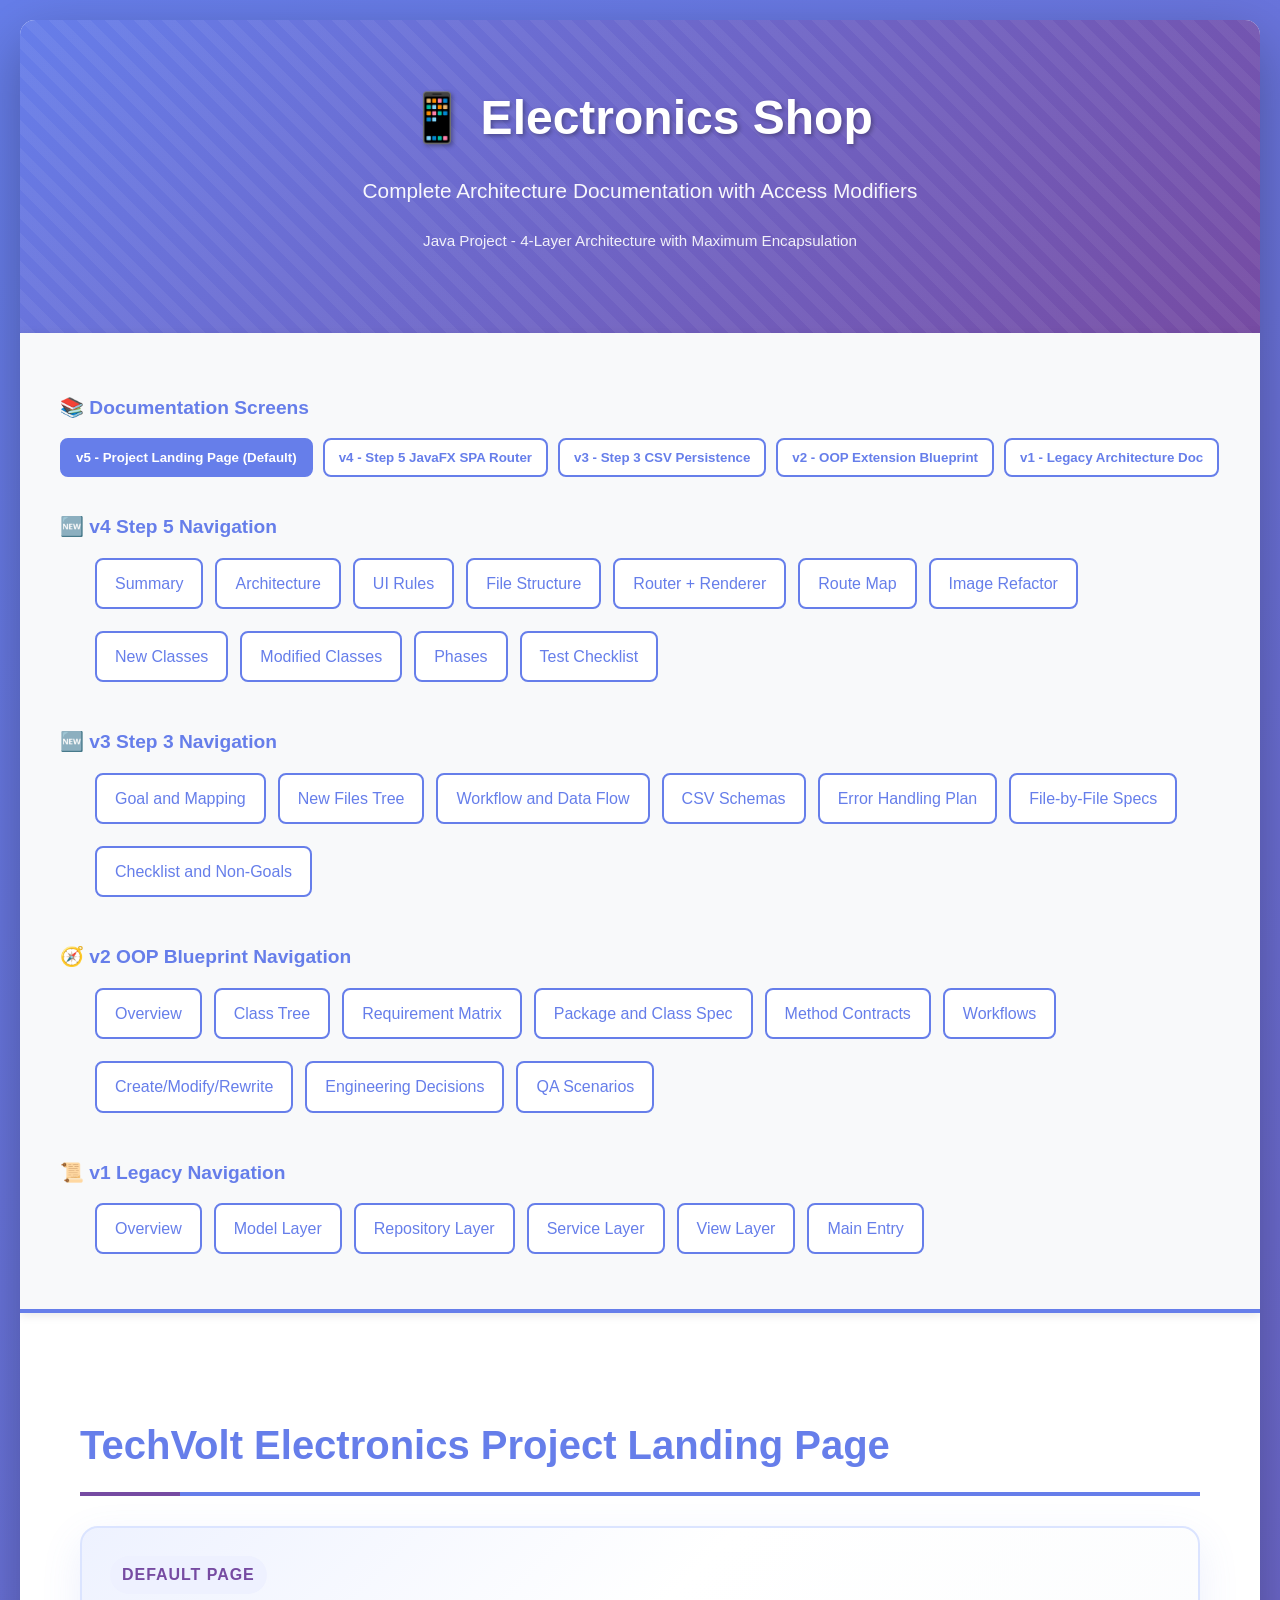
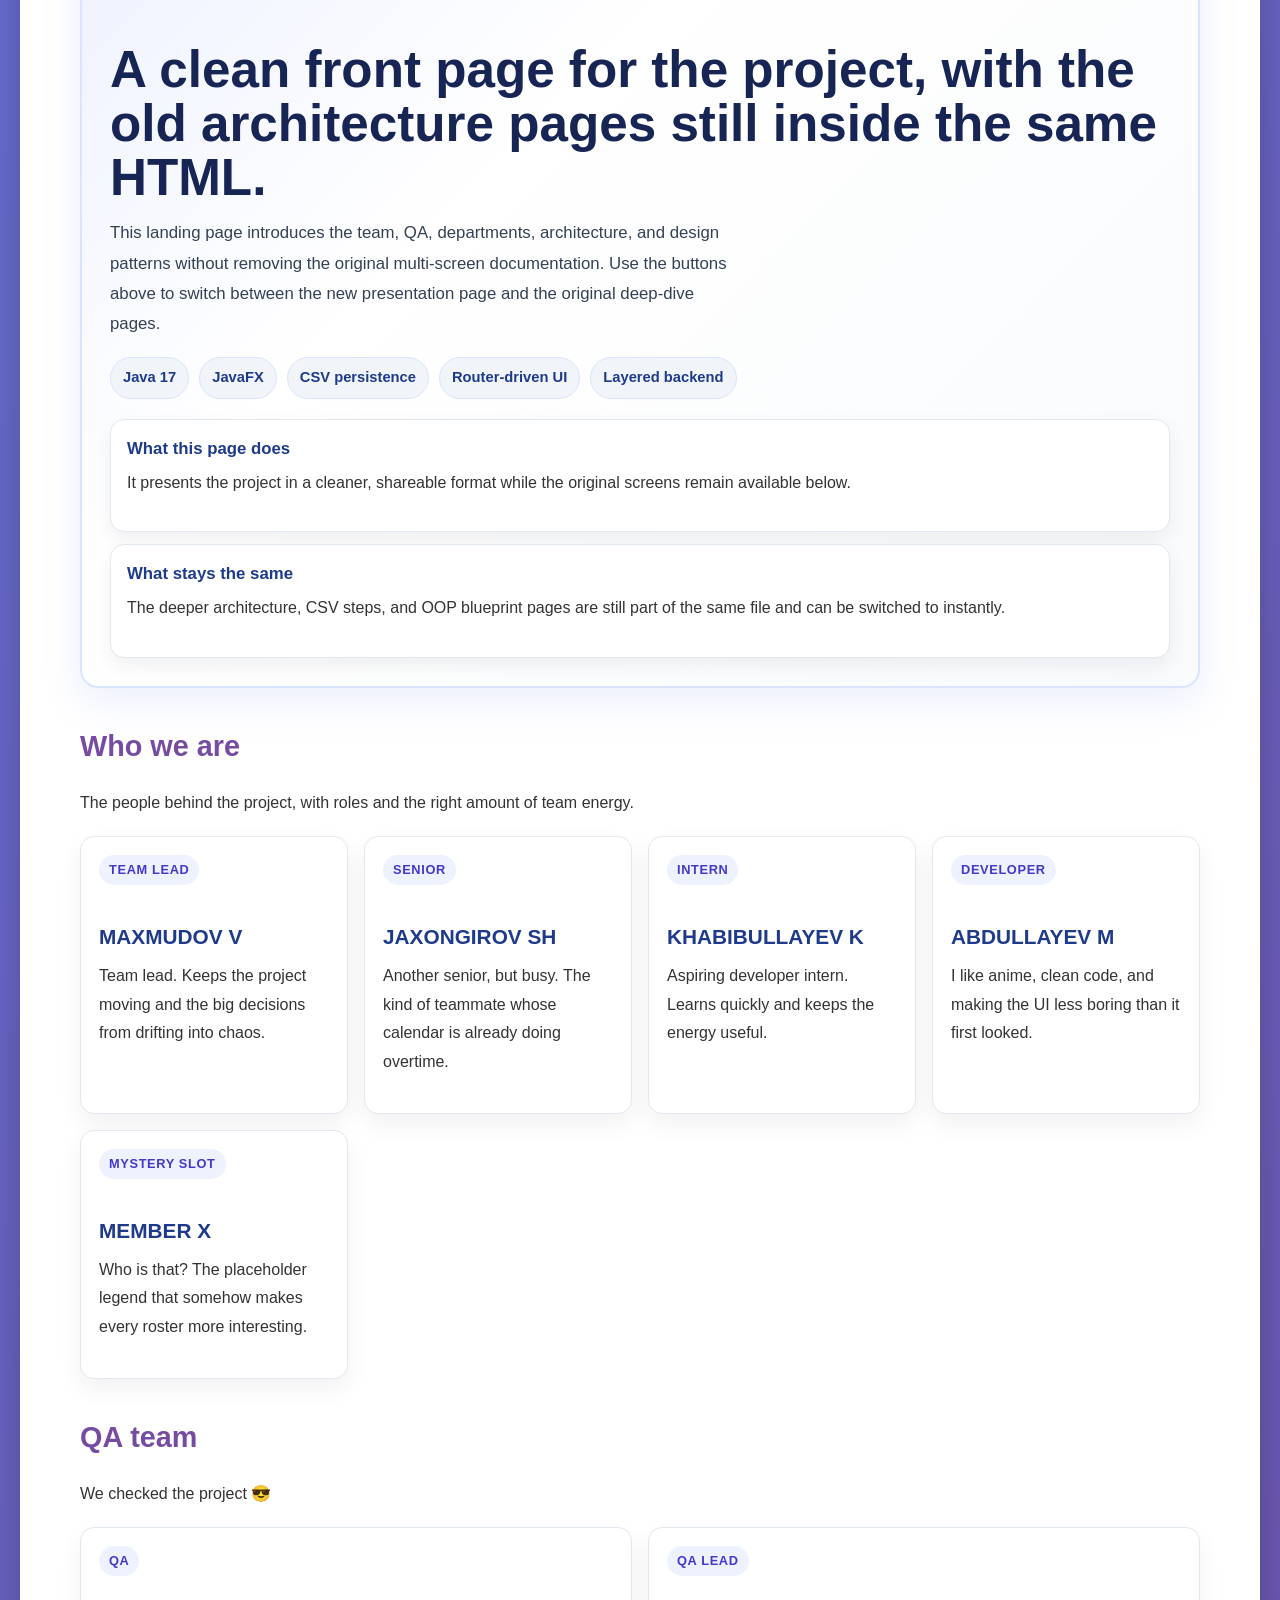
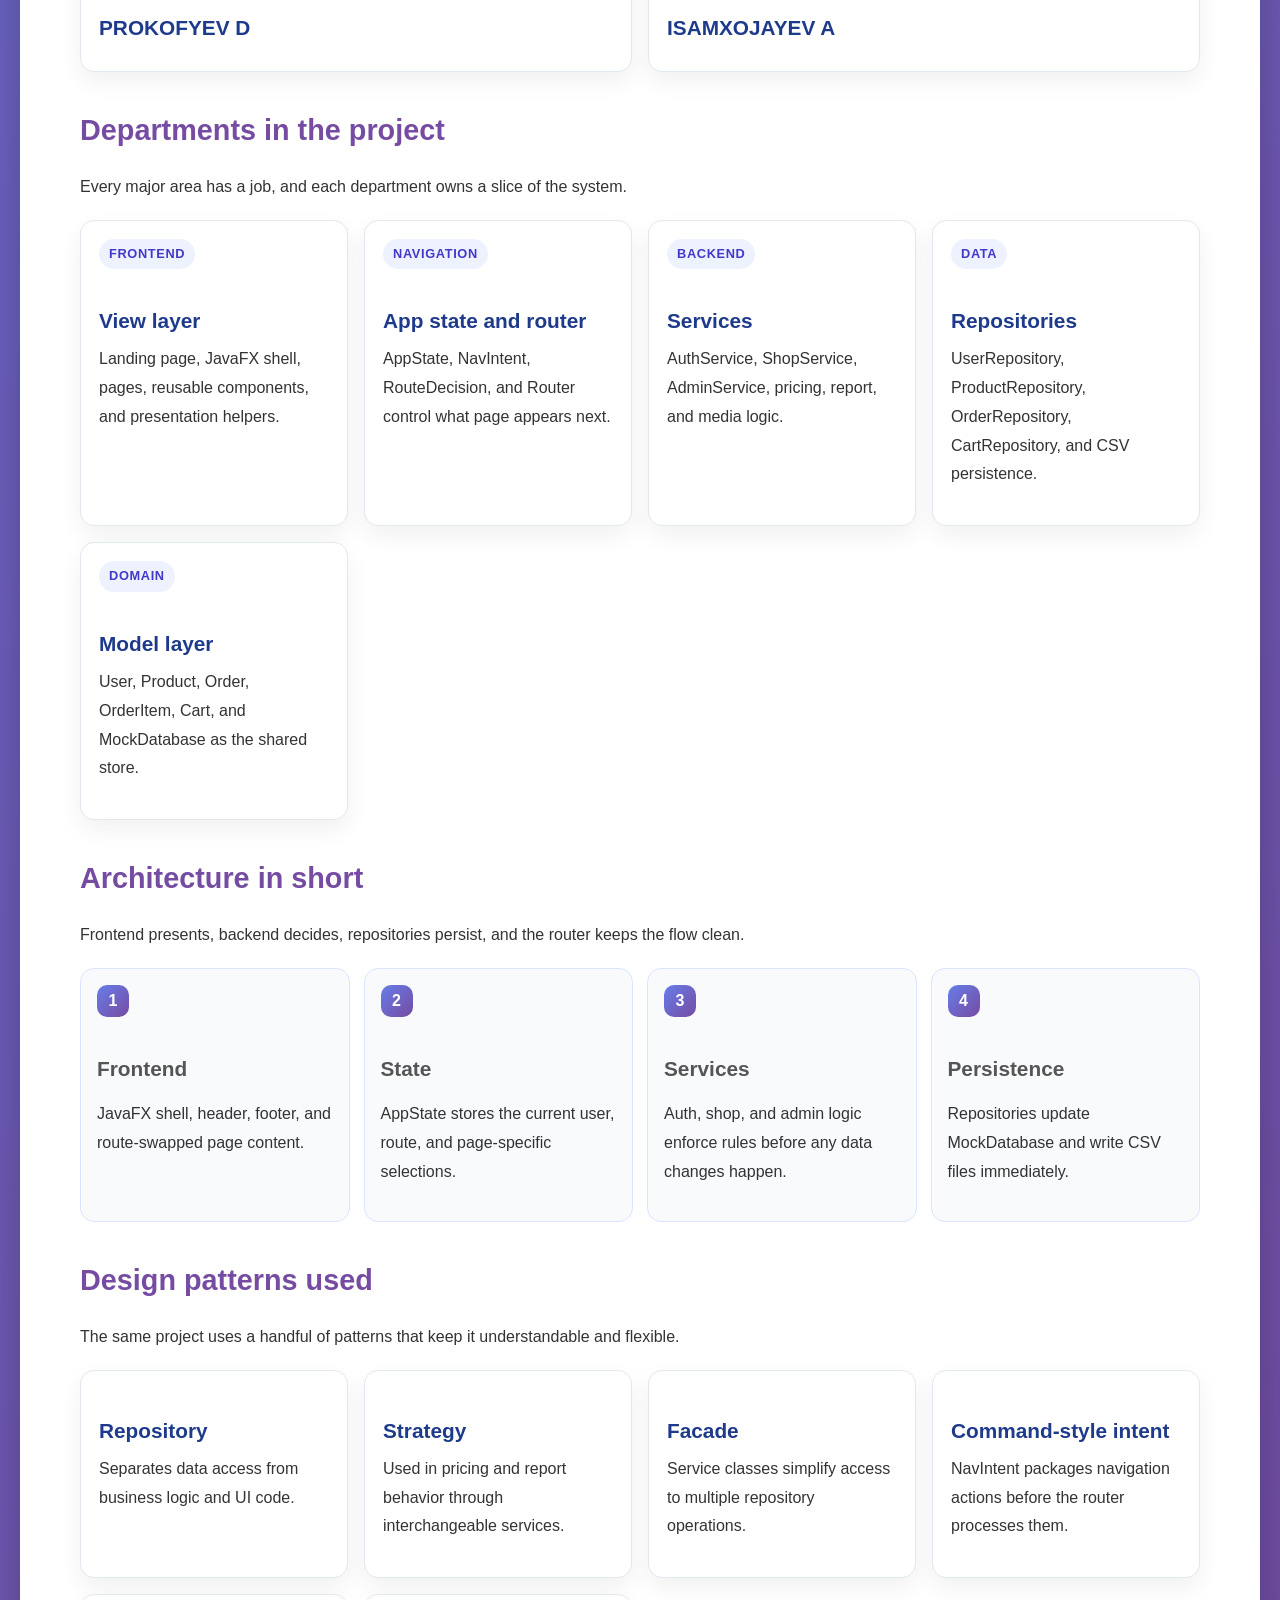
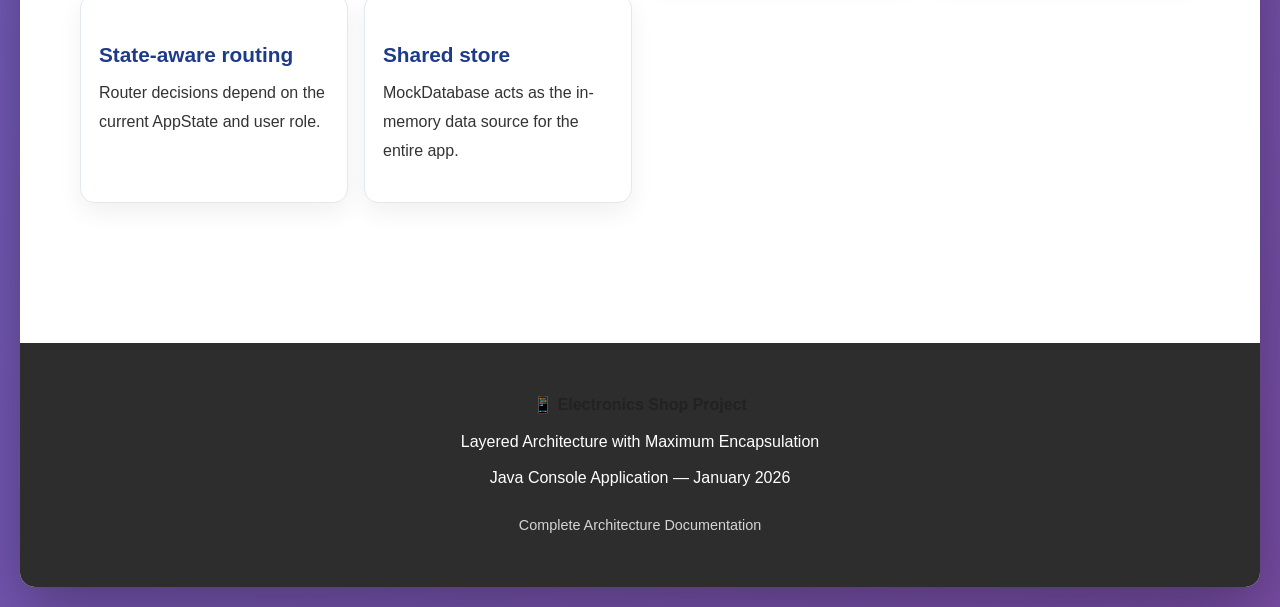
==== commit 323d8182: "bugs fixed" ====
--- a/index.html
+++ b/index.html
@@ -537,10 +537,153 @@
             font-weight: 700;
         }
 
+        .landing-hero {
+            background: linear-gradient(135deg, #eef2ff 0%, #ffffff 35%, #f8fafc 100%);
+            border: 2px solid #dbe4ff;
+            border-radius: 18px;
+            padding: 28px;
+            margin-bottom: 26px;
+            box-shadow: 0 14px 40px rgba(102, 126, 234, 0.12);
+        }
+
+        .landing-hero-grid {
+            display: grid;
+            grid-template-columns: 1.3fr 0.9fr;
+            gap: 20px;
+            align-items: start;
+        }
+
+        .landing-kicker {
+            display: inline-block;
+            padding: 6px 12px;
+            border-radius: 999px;
+            background: #eef1ff;
+            color: var(--secondary);
+            font-weight: 700;
+            letter-spacing: 0.06em;
+            text-transform: uppercase;
+            margin-bottom: 14px;
+        }
+
+        .landing-title {
+            color: #172554;
+            font-size: clamp(2.1rem, 4vw, 3.6rem);
+            line-height: 1.05;
+            margin-bottom: 14px;
+        }
+
+        .landing-lead {
+            color: #334155;
+            font-size: 1.05em;
+            max-width: 68ch;
+        }
+
+        .landing-badges {
+            display: flex;
+            flex-wrap: wrap;
+            gap: 10px;
+            margin-top: 18px;
+        }
+
+        .landing-badge {
+            padding: 8px 12px;
+            border-radius: 999px;
+            background: #f1f5f9;
+            border: 1px solid #dbe4ff;
+            color: #1e3a8a;
+            font-weight: 600;
+            font-size: 0.92em;
+        }
+
+        .quick-facts {
+            display: grid;
+            gap: 12px;
+        }
+
+        .fact-card {
+            background: white;
+            border-radius: 14px;
+            border: 1px solid #e2e8f0;
+            padding: 16px;
+            box-shadow: 0 8px 20px rgba(15, 23, 42, 0.06);
+        }
+
+        .fact-card strong {
+            display: block;
+            color: #1e3a8a;
+            margin-bottom: 6px;
+            font-size: 1.05em;
+        }
+
+        .team-grid,
+        .dept-grid,
+        .pattern-grid,
+        .stack-grid {
+            display: grid;
+            grid-template-columns: repeat(auto-fit, minmax(240px, 1fr));
+            gap: 16px;
+        }
+
+        .mini-card {
+            background: white;
+            border-radius: 14px;
+            border: 1px solid #e2e8f0;
+            padding: 18px;
+            box-shadow: 0 10px 24px rgba(15, 23, 42, 0.06);
+        }
+
+        .mini-card h4 {
+            color: #1e3a8a;
+            margin-bottom: 8px;
+        }
+
+        .section-tag {
+            display: inline-block;
+            padding: 5px 10px;
+            border-radius: 999px;
+            background: #eef2ff;
+            color: #4338ca;
+            font-weight: 700;
+            font-size: 0.8em;
+            margin-bottom: 10px;
+            text-transform: uppercase;
+            letter-spacing: 0.05em;
+        }
+
+        .flow-grid {
+            display: grid;
+            grid-template-columns: repeat(auto-fit, minmax(210px, 1fr));
+            gap: 14px;
+        }
+
+        .flow-card {
+            background: #f8fafc;
+            border: 1px solid #dbe4ff;
+            border-radius: 14px;
+            padding: 16px;
+        }
+
+        .flow-card span {
+            display: inline-flex;
+            width: 32px;
+            height: 32px;
+            border-radius: 10px;
+            align-items: center;
+            justify-content: center;
+            background: linear-gradient(135deg, var(--primary), var(--secondary));
+            color: white;
+            font-weight: 800;
+            margin-bottom: 10px;
+        }
+
         .status-change {
             color: #ad7b00;
             font-weight: 700;
         }
+
+            .landing-hero-grid {
+                grid-template-columns: 1fr;
+            }
 
         .status-risk {
             color: #b42318;
@@ -559,7 +702,8 @@
         <nav>
             <h3>📚 Documentation Screens</h3>
             <div class="screen-switcher">
-                <button id="show-v4" class="screen-btn active" type="button">v4 - Step 5 JavaFX SPA Router (Default)</button>
+                <button id="show-v5" class="screen-btn active" type="button">v5 - Project Landing Page (Default)</button>
+                <button id="show-v4" class="screen-btn" type="button">v4 - Step 5 JavaFX SPA Router</button>
                 <button id="show-v3" class="screen-btn" type="button">v3 - Step 3 CSV Persistence</button>
                 <button id="show-v2" class="screen-btn" type="button">v2 - OOP Extension Blueprint</button>
                 <button id="show-v1" class="screen-btn" type="button">v1 - Legacy Architecture Doc</button>
@@ -617,8 +761,157 @@
 
         <div class="content">
 
+            <!-- ==================== V5 SCREEN ==================== -->
+            <div id="screen-v5" class="doc-screen active">
+                <section id="landing-home">
+                    <h2>TechVolt Electronics Project Landing Page</h2>
+                    <div class="landing-hero">
+                        <div class="landing-hero-grid">
+                            <div>
+                                <span class="landing-kicker">Default page</span>
+                                <h3 class="landing-title">A clean front page for the project, with the old architecture pages still inside the same HTML.</h3>
+                                <p class="landing-lead">This landing page introduces the team, QA, departments, architecture, and design patterns without removing the original multi-screen documentation. Use the buttons above to switch between the new presentation page and the original deep-dive pages.</p>
+                                <div class="landing-badges">
+                                    <span class="landing-badge">Java 17</span>
+                                    <span class="landing-badge">JavaFX</span>
+                                    <span class="landing-badge">CSV persistence</span>
+                                    <span class="landing-badge">Router-driven UI</span>
+                                    <span class="landing-badge">Layered backend</span>
+                                </div>
+                            </div>
+                            <div class="quick-facts">
+                                <div class="fact-card">
+                                    <strong>What this page does</strong>
+                                    <p>It presents the project in a cleaner, shareable format while the original screens remain available below.</p>
+                                </div>
+                                <div class="fact-card">
+                                    <strong>What stays the same</strong>
+                                    <p>The deeper architecture, CSV steps, and OOP blueprint pages are still part of the same file and can be switched to instantly.</p>
+                                </div>
+                            </div>
+                        </div>
+                    </div>
+
+                    <div class="section-head">
+                        <div>
+                            <h3>Who we are</h3>
+                            <p>The people behind the project, with roles and the right amount of team energy.</p>
+                        </div>
+                    </div>
+                    <div class="team-grid">
+                        <div class="mini-card">
+                            <span class="section-tag">Team Lead</span>
+                            <h4>MAXMUDOV V</h4>
+                            <p>Team lead. Keeps the project moving and the big decisions from drifting into chaos.</p>
+                        </div>
+                        <div class="mini-card">
+                            <span class="section-tag">Senior</span>
+                            <h4>JAXONGIROV SH</h4>
+                            <p>Another senior, but busy. The kind of teammate whose calendar is already doing overtime.</p>
+                        </div>
+                        <div class="mini-card">
+                            <span class="section-tag">Intern</span>
+                            <h4>KHABIBULLAYEV K</h4>
+                            <p>Aspiring developer intern. Learns quickly and keeps the energy useful.</p>
+                        </div>
+                        <div class="mini-card">
+                            <span class="section-tag">Developer</span>
+                            <h4>ABDULLAYEV M</h4>
+                            <p>I like anime, clean code, and making the UI less boring than it first looked.</p>
+                        </div>
+                        <div class="mini-card">
+                            <span class="section-tag">Mystery Slot</span>
+                            <h4>MEMBER X</h4>
+                            <p>Who is that? The placeholder legend that somehow makes every roster more interesting.</p>
+                        </div>
+                    </div>
+
+                    <div class="section-head">
+                        <div>
+                            <h3>QA team</h3>
+                            <p>We checked the project 😎 </p>
+                        </div>
+                    </div>
+                    <div class="team-grid">
+                        <div class="mini-card">
+                            <span class="section-tag">QA</span>
+                            <h4>PROKOFYEV D</h4>
+                  
+                        </div>
+                        <div class="mini-card">
+                            <span class="section-tag">QA LEAD</span>
+                            <h4>ISAMXOJAYEV A</h4>
+
+                        </div>
+                    </div>
+
+                    <div class="section-head">
+                        <div>
+                            <h3>Departments in the project</h3>
+                            <p>Every major area has a job, and each department owns a slice of the system.</p>
+                        </div>
+                    </div>
+                    <div class="dept-grid">
+                        <div class="mini-card">
+                            <span class="section-tag">Frontend</span>
+                            <h4>View layer</h4>
+                            <p>Landing page, JavaFX shell, pages, reusable components, and presentation helpers.</p>
+                        </div>
+                        <div class="mini-card">
+                            <span class="section-tag">Navigation</span>
+                            <h4>App state and router</h4>
+                            <p>AppState, NavIntent, RouteDecision, and Router control what page appears next.</p>
+                        </div>
+                        <div class="mini-card">
+                            <span class="section-tag">Backend</span>
+                            <h4>Services</h4>
+                            <p>AuthService, ShopService, AdminService, pricing, report, and media logic.</p>
+                        </div>
+                        <div class="mini-card">
+                            <span class="section-tag">Data</span>
+                            <h4>Repositories</h4>
+                            <p>UserRepository, ProductRepository, OrderRepository, CartRepository, and CSV persistence.</p>
+                        </div>
+                        <div class="mini-card">
+                            <span class="section-tag">Domain</span>
+                            <h4>Model layer</h4>
+                            <p>User, Product, Order, OrderItem, Cart, and MockDatabase as the shared store.</p>
+                        </div>
+                    </div>
+
+                    <div class="section-head">
+                        <div>
+                            <h3>Architecture in short</h3>
+                            <p>Frontend presents, backend decides, repositories persist, and the router keeps the flow clean.</p>
+                        </div>
+                    </div>
+                    <div class="flow-grid">
+                        <div class="flow-card"><span>1</span><h4>Frontend</h4><p>JavaFX shell, header, footer, and route-swapped page content.</p></div>
+                        <div class="flow-card"><span>2</span><h4>State</h4><p>AppState stores the current user, route, and page-specific selections.</p></div>
+                        <div class="flow-card"><span>3</span><h4>Services</h4><p>Auth, shop, and admin logic enforce rules before any data changes happen.</p></div>
+                        <div class="flow-card"><span>4</span><h4>Persistence</h4><p>Repositories update MockDatabase and write CSV files immediately.</p></div>
+                    </div>
+
+                    <div class="section-head">
+                        <div>
+                            <h3>Design patterns used</h3>
+                            <p>The same project uses a handful of patterns that keep it understandable and flexible.</p>
+                        </div>
+                    </div>
+                    <div class="pattern-grid">
+                        <div class="mini-card"><h4>Repository</h4><p>Separates data access from business logic and UI code.</p></div>
+                        <div class="mini-card"><h4>Strategy</h4><p>Used in pricing and report behavior through interchangeable services.</p></div>
+                        <div class="mini-card"><h4>Facade</h4><p>Service classes simplify access to multiple repository operations.</p></div>
+                        <div class="mini-card"><h4>Command-style intent</h4><p>NavIntent packages navigation actions before the router processes them.</p></div>
+                        <div class="mini-card"><h4>State-aware routing</h4><p>Router decisions depend on the current AppState and user role.</p></div>
+                        <div class="mini-card"><h4>Shared store</h4><p>MockDatabase acts as the in-memory data source for the entire app.</p></div>
+                    </div>
+                </section>
+            </div>
+            <!-- ==================== END V5 SCREEN ==================== -->
+
             <!-- ==================== V4 SCREEN ==================== -->
-            <div id="screen-v4" class="doc-screen active">
+            <div id="screen-v4" class="doc-screen">
 
                 <section id="v4-summary">
                     <h2>v4: Step 5 &mdash; JavaFX SPA Router + Product Image Refactor</h2>
@@ -1889,6 +2182,7 @@
 
     <script>
         const screens = {
+            v5: document.getElementById('screen-v5'),
             v1: document.getElementById('screen-v1'),
             v2: document.getElementById('screen-v2'),
             v3: document.getElementById('screen-v3'),
@@ -1896,6 +2190,7 @@
         };
 
         const screenButtons = {
+            v5: document.getElementById('show-v5'),
             v1: document.getElementById('show-v1'),
             v2: document.getElementById('show-v2'),
             v3: document.getElementById('show-v3'),
@@ -1910,9 +2205,10 @@
             });
         }
 
-        // Default view: Step 5 JavaFX SPA Router screen.
-        activateScreen('v4');
-
+        // Default view: project landing page screen.
+        activateScreen('v5');
+
+        screenButtons.v5.addEventListener('click', () => activateScreen('v5'));
         screenButtons.v4.addEventListener('click', () => activateScreen('v4'));
         screenButtons.v3.addEventListener('click', () => activateScreen('v3'));
         screenButtons.v2.addEventListener('click', () => activateScreen('v2'));
